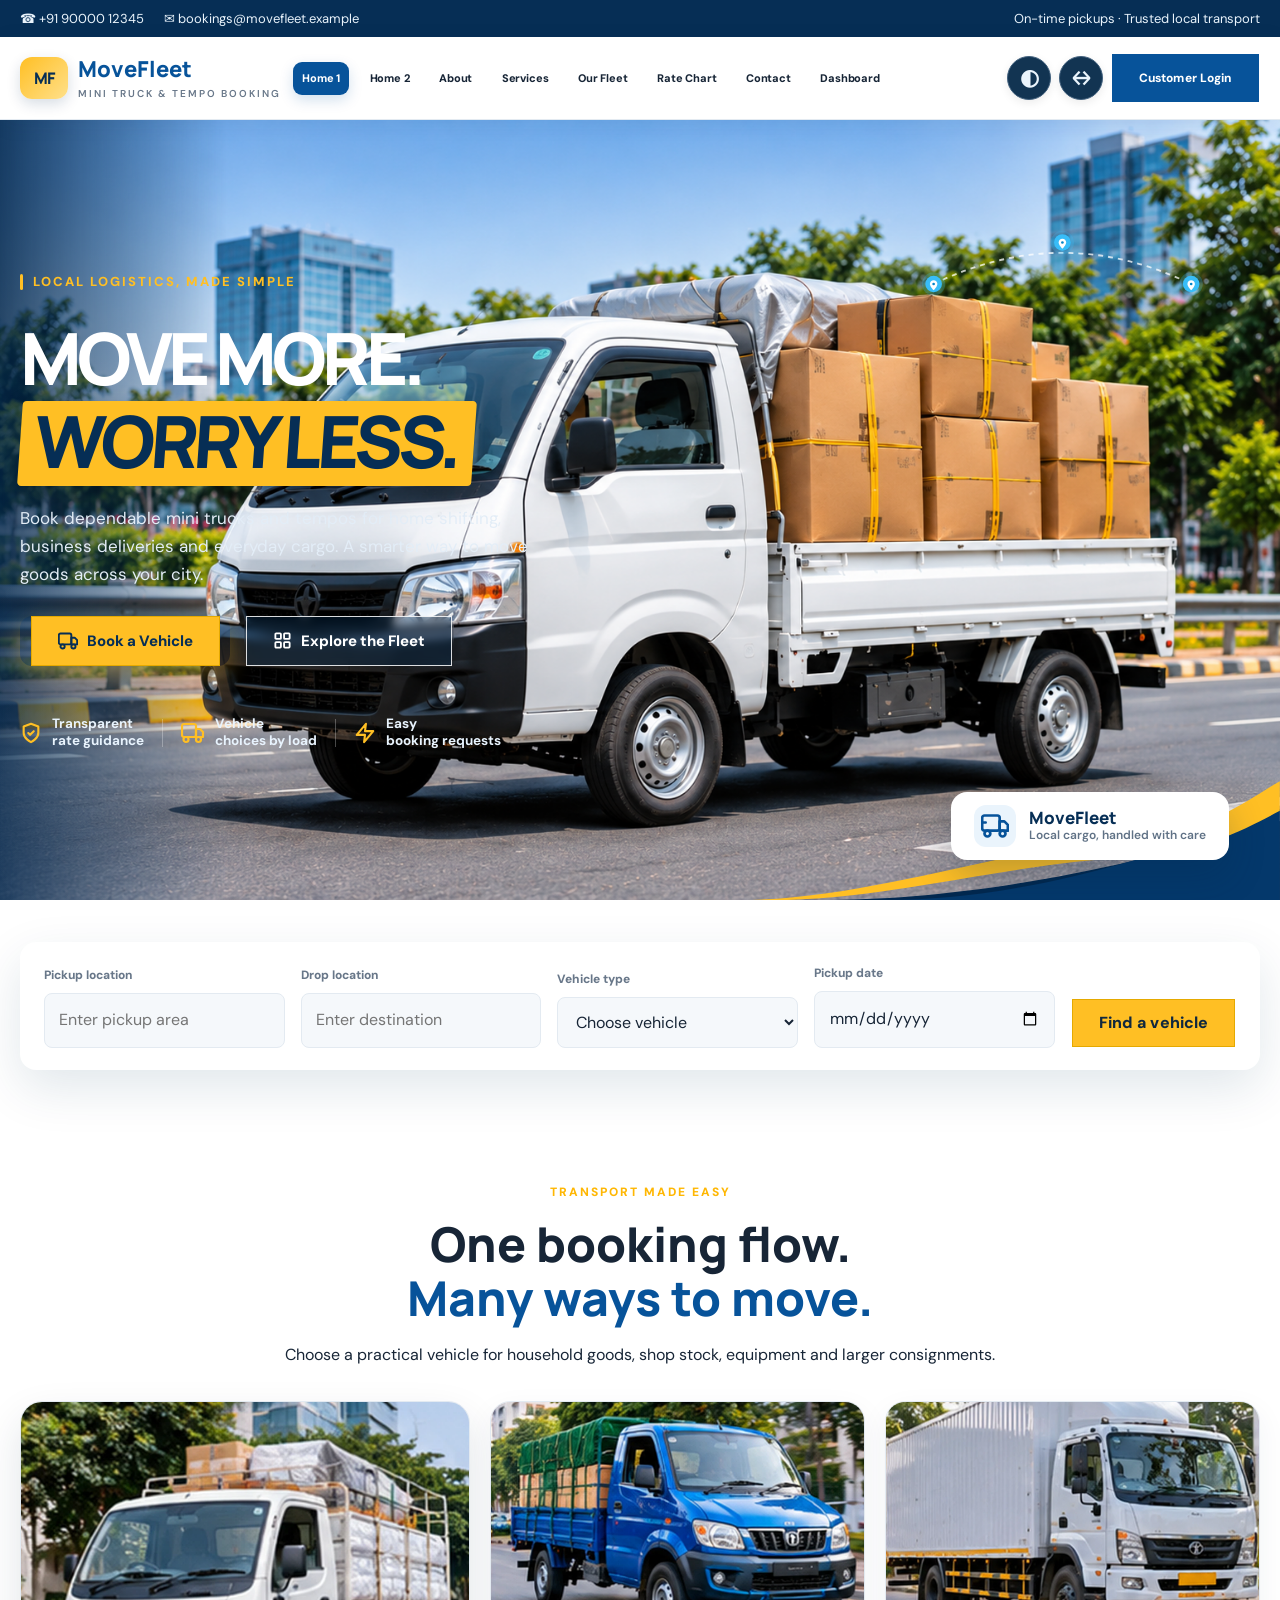
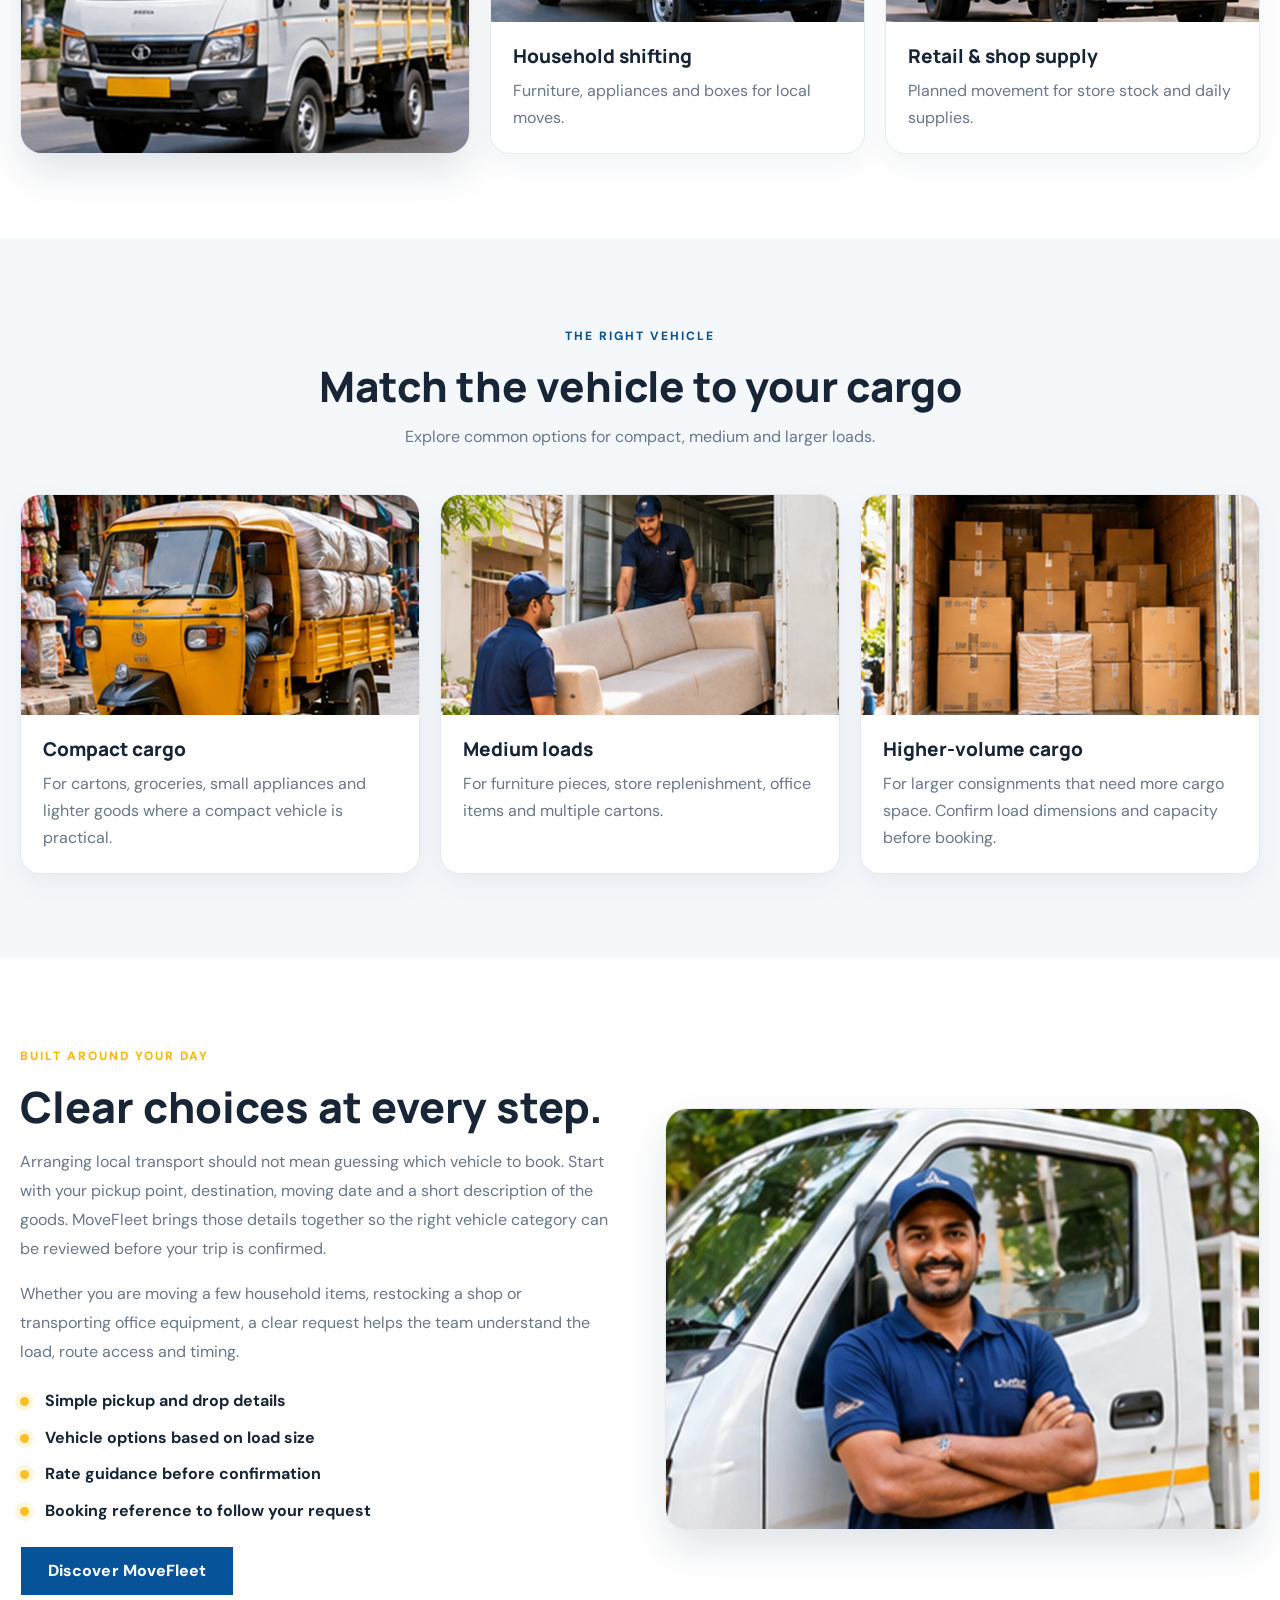
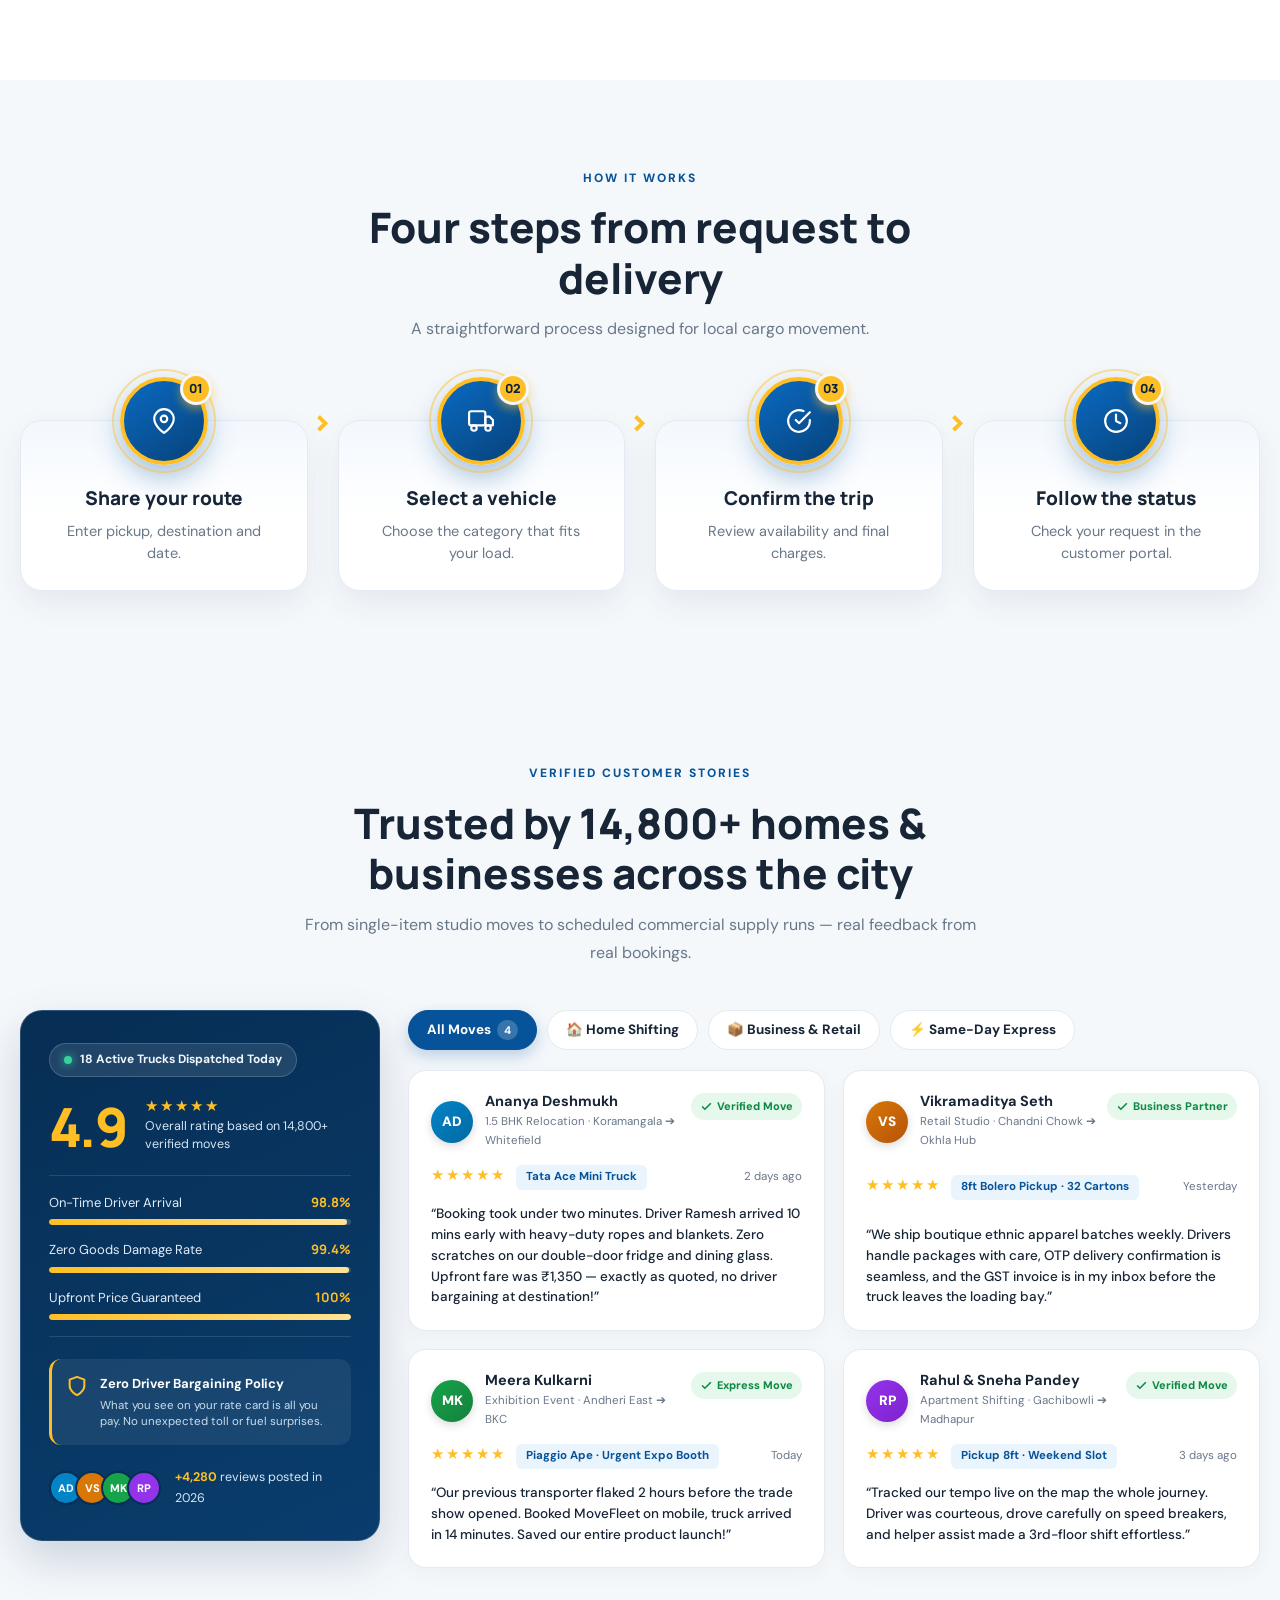
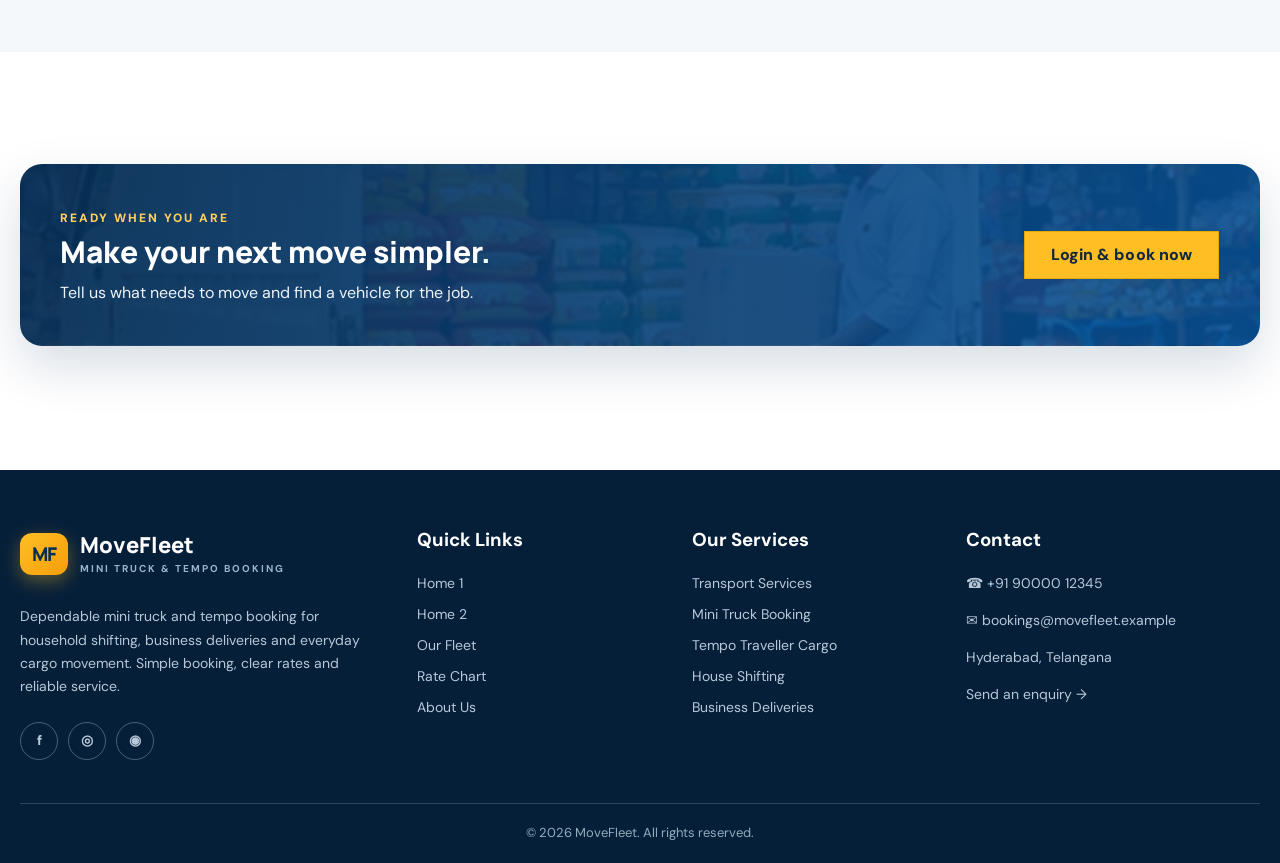
==== index.html @ bb1a95b0 "Update MoveFleet premium website with responsive navigation, sticky header, and UI refinements" ====
<!DOCTYPE html>

<html lang="en"><head><meta charset="utf-8"/><meta content="width=device-width,initial-scale=1" name="viewport"/><meta content="Book mini trucks and tempos for shifting, shop deliveries and local cargo movement." name="description"/><title>Home 1 – Local Truck &amp; Tempo Booking | MoveFleet</title><link href="assets/img/favicon.png" rel="icon" type="image/png"/><link href="assets/css/style.css" rel="stylesheet"/></head><body><div class="topbar"><div class="container"><div><span>☎ +91 90000 12345</span><span>✉ bookings@movefleet.example</span></div><div>On-time pickups · Trusted local transport</div></div></div><header class="navbar"><div class="container navinner"><a class="brand" href="index.html"><span aria-hidden="true" class="brand-mark">MF</span><span>MoveFleet<small>MINI TRUCK &amp; TEMPO BOOKING</small></span></a><nav class="navlinks"><a class="active" aria-current="page" href="index.html">Home 1</a><a href="home-2.html">Home 2</a><a href="about.html">About</a><a href="services.html">Services</a><a href="fleet.html">Our Fleet</a><a href="rates.html">Rate Chart</a><a href="contact.html">Contact</a><a href="dashboard.html">Dashboard</a></nav><div class="nav-actions"><button class="iconbtn theme-control" data-theme="" aria-label="Switch colour theme" title="Switch colour theme">◐</button><button class="iconbtn rtl-control" data-dir="" aria-label="Switch text direction" title="Switch text direction">↔</button><a class="btn btn-blue" href="login.html">Customer Login</a></div><button aria-expanded="false" aria-label="Open menu" class="hamb">☰</button></div><div class="mobile-menu"><a class="active" aria-current="page" href="index.html">Home 1</a><a href="home-2.html">Home 2</a><a href="about.html">About</a><a href="services.html">Services</a><a href="fleet.html">Our Fleet</a><a href="rates.html">Rate Chart</a><a href="contact.html">Contact</a><a href="dashboard.html">Customer Dashboard</a><a href="login.html">Customer Login</a><div class="mobile-controls"><button class="btn btn-outline" data-theme="">Theme</button><button class="btn btn-outline" data-dir="">RTL / LTR</button></div></div></header><main>
<section class="hero hero-premium">
  <!-- Tempo and its background photo ONLY image -->
  <div class="hero-truck-wrap" aria-hidden="true">
    <img src="assets/img/home-hero.png" alt="MoveFleet cargo delivery truck" class="hero-truck-photo">
  </div>

  <!-- Route pins in sky (CODE SVG) -->
  <div class="hero-route-pins" aria-hidden="true">
    <svg viewBox="0 0 380 130" fill="none" class="route-pins-svg">
      <path d="M 35 65 Q 190 -10 345 65" stroke="rgba(255, 255, 255, 0.75)" stroke-width="2.2" stroke-dasharray="6 6" fill="none"/>
      <!-- Pin 1 -->
      <g transform="translate(35, 65)">
        <circle cx="0" cy="0" r="14" fill="rgba(56, 189, 248, 0.25)"/>
        <circle cx="0" cy="0" r="10" fill="#38bdf8"/>
        <path d="M0 -4.5 C-2.5 -4.5 -4.5 -2.5 -4.5 0 C-4.5 3.2 0 7.5 0 7.5 C0 7.5 4.5 3.2 4.5 0 C4.5 -2.5 2.5 -4.5 0 -4.5 Z" fill="#ffffff"/>
        <circle cx="0" cy="0" r="1.6" fill="#0284c7"/>
      </g>
      <!-- Pin 2 -->
      <g transform="translate(190, 15)">
        <circle cx="0" cy="0" r="14" fill="rgba(56, 189, 248, 0.25)"/>
        <circle cx="0" cy="0" r="10" fill="#38bdf8"/>
        <path d="M0 -4.5 C-2.5 -4.5 -4.5 -2.5 -4.5 0 C-4.5 3.2 0 7.5 0 7.5 C0 7.5 4.5 3.2 4.5 0 C4.5 -2.5 2.5 -4.5 0 -4.5 Z" fill="#ffffff"/>
        <circle cx="0" cy="0" r="1.6" fill="#0284c7"/>
      </g>
      <!-- Pin 3 -->
      <g transform="translate(345, 65)">
        <circle cx="0" cy="0" r="14" fill="rgba(56, 189, 248, 0.25)"/>
        <circle cx="0" cy="0" r="10" fill="#38bdf8"/>
        <path d="M0 -4.5 C-2.5 -4.5 -4.5 -2.5 -4.5 0 C-4.5 3.2 0 7.5 0 7.5 C0 7.5 4.5 3.2 4.5 0 C4.5 -2.5 2.5 -4.5 0 -4.5 Z" fill="#ffffff"/>
        <circle cx="0" cy="0" r="1.6" fill="#0284c7"/>
      </g>
    </svg>
  </div>

  <!-- Dynamic Yellow and Blue Swoop Ribbons (CODE SVG) -->
  <div class="hero-bottom-swoop" aria-hidden="true">
    <svg viewBox="0 0 720 140" fill="none" preserveAspectRatio="none">
      <!-- Dark Blue Wave -->
      <path d="M 160 140 C 300 140, 480 120, 720 55 L 720 140 Z" fill="#02284f"/>
      <path d="M 240 140 C 370 140, 530 110, 720 42 L 720 140 Z" fill="#04386b"/>
      <!-- Golden Yellow Ribbon Curve -->
      <path d="M 60 140 C 220 140, 400 80, 550 72 C 630 68, 685 30, 720 12 L 720 44 C 680 62, 625 90, 540 94 C 390 100, 240 140, 100 140 Z" fill="#ffbf24"/>
    </svg>
  </div>

  <!-- Floating Info Card (CODE HTML/CSS) -->
  <div class="hero-float-card" aria-hidden="true">
    <div class="float-card-icon">
      <svg width="28" height="28" viewBox="0 0 24 24" fill="none" stroke="#07539a" stroke-width="2.3" stroke-linecap="round" stroke-linejoin="round">
        <rect x="1" y="3" width="15" height="13" rx="2"></rect>
        <polygon points="16 8 20 8 23 11 23 16 16 16 16 8"></polygon>
        <circle cx="5.5" cy="18.5" r="2.5"></circle>
        <circle cx="18.5" cy="18.5" r="2.5"></circle>
        <line x1="1" y1="9" x2="4" y2="9"></line>
      </svg>
    </div>
    <div class="float-card-text">
      <strong>MoveFleet</strong>
      <small>Local cargo, handled with care</small>
    </div>
  </div>

  <div class="container hero-container">
    <div class="hero-content reveal">
      <div class="hero-kicker"><span class="kicker-bar"></span>LOCAL LOGISTICS, MADE SIMPLE</div>
      <h1 class="hero-title">MOVE MORE.<br><span class="hero-badge">WORRY LESS.</span></h1>
      <p class="hero-desc">Book dependable mini trucks and tempos for home shifting, business deliveries and everyday cargo. A smarter way to move goods across your city.</p>
      
      <div class="hero-cta">
        <a class="hero-btn hero-btn-primary" href="#quick-book">
          <svg width="20" height="20" viewBox="0 0 24 24" fill="none" stroke="currentColor" stroke-width="2.3" stroke-linecap="round" stroke-linejoin="round" aria-hidden="true">
            <rect x="1" y="3" width="15" height="13" rx="2"></rect>
            <polygon points="16 8 20 8 23 11 23 16 16 16 16 8"></polygon>
            <circle cx="5.5" cy="18.5" r="2.5"></circle>
            <circle cx="18.5" cy="18.5" r="2.5"></circle>
          </svg>
          <span>Book a Vehicle</span>
        </a>
        <a class="hero-btn hero-btn-outline" href="fleet.html">
          <svg width="19" height="19" viewBox="0 0 24 24" fill="none" stroke="currentColor" stroke-width="2.3" stroke-linecap="round" stroke-linejoin="round" aria-hidden="true">
            <rect x="3" y="3" width="7" height="7" rx="1"></rect>
            <rect x="14" y="3" width="7" height="7" rx="1"></rect>
            <rect x="14" y="14" width="7" height="7" rx="1"></rect>
            <rect x="3" y="14" width="7" height="7" rx="1"></rect>
          </svg>
          <span>Explore the Fleet</span>
        </a>
      </div>

      <div class="hero-proof-strip">
        <div class="proof-item">
          <svg width="22" height="22" viewBox="0 0 24 24" fill="none" stroke="#ffbf24" stroke-width="2.3" stroke-linecap="round" stroke-linejoin="round" aria-hidden="true">
            <path d="M12 22s8-4 8-10V5l-8-3-8 3v7c0 6 8 10 8 10z"></path>
            <path d="M9 12l2 2 4-4"></path>
          </svg>
          <span>Transparent<br>rate guidance</span>
        </div>
        <div class="proof-divider" aria-hidden="true"></div>
        <div class="proof-item">
          <svg width="24" height="24" viewBox="0 0 24 24" fill="none" stroke="#ffbf24" stroke-width="2.2" stroke-linecap="round" stroke-linejoin="round" aria-hidden="true">
            <rect x="1" y="3" width="14" height="13" rx="2"></rect>
            <polygon points="15 8 19 8 22 11 22 16 15 16 15 8"></polygon>
            <circle cx="5" cy="18.5" r="2.5"></circle>
            <circle cx="17.5" cy="18.5" r="2.5"></circle>
          </svg>
          <span>Vehicle<br>choices by load</span>
        </div>
        <div class="proof-divider" aria-hidden="true"></div>
        <div class="proof-item">
          <svg width="22" height="22" viewBox="0 0 24 24" fill="none" stroke="#ffbf24" stroke-width="2.3" stroke-linecap="round" stroke-linejoin="round" aria-hidden="true">
            <polygon points="13 2 3 14 12 14 11 22 21 10 12 10 13 2"></polygon>
          </svg>
          <span>Easy<br>booking requests</span>
        </div>
      </div>
    </div>
  </div>
</section>
<section class="booking-strip" id="quick-book"><div class="container"><form class="booking-box" data-booking-form=""><div class="field"><label>Pickup location</label><input name="from" placeholder="Enter pickup area" required=""/></div><div class="field"><label>Drop location</label><input name="to" placeholder="Enter destination" required=""/></div><div class="field"><label>Vehicle type</label><select name="vehicle" required=""><option value="">Choose vehicle</option><option>3-Wheeler Cargo</option><option>Mini Truck</option><option>Pickup 1 Ton</option><option>Tempo 14 ft</option></select></div><div class="field"><label>Pickup date</label><input name="date" required="" type="date"/></div><button class="btn btn-primary">Find a vehicle</button><div class="notice" data-form-message="" style="grid-column:1/-1"></div></form></div></section>
<section class="section"><div class="container"><div class="editorial-head reveal"><span class="eyebrow">TRANSPORT MADE EASY</span><h2>One booking flow.<br/><span>Many ways to move.</span></h2><p>Choose a practical vehicle for household goods, shop stock, equipment and larger consignments.</p></div><div class="image-feature-grid"><div class="feature-visual reveal"><img alt="Urban delivery vehicle transport photo" loading="lazy" src="assets/img/transport-photo-01.webp"/></div><article class="visual-card reveal"><img alt="Household shifting" loading="lazy" src="assets/img/transport-photo-02.webp"/><div><h3>Household shifting</h3><p>Furniture, appliances and boxes for local moves.</p></div></article><article class="visual-card reveal"><img alt="Retail &amp; shop supply" loading="lazy" src="assets/img/transport-photo-03.webp"/><div><h3>Retail &amp; shop supply</h3><p>Planned movement for store stock and daily supplies.</p></div></article></div></div></section>
<section class="section soft"><div class="container"><div class="section-head reveal"><span class="eyebrow">THE RIGHT VEHICLE</span><h2>Match the vehicle to your cargo</h2><p>Explore common options for compact, medium and larger loads.</p></div><div class="visual-grid three"><article class="visual-card reveal"><img alt="Compact cargo delivery vehicle" loading="lazy" src="assets/img/transport-photo-04.webp"/><div><h3>Compact cargo</h3><p>For cartons, groceries, small appliances and lighter goods where a compact vehicle is practical.</p></div></article><article class="visual-card reveal"><img alt="Mini truck prepared for medium-sized goods" loading="lazy" src="assets/img/transport-photo-05.webp"/><div><h3>Medium loads</h3><p>For furniture pieces, store replenishment, office items and multiple cartons.</p></div></article><article class="visual-card reveal"><img alt="Pickup truck carrying commercial supplies" loading="lazy" src="assets/img/transport-photo-06.webp"/><div><h3>Higher-volume cargo</h3><p>For larger consignments that need more cargo space. Confirm load dimensions and capacity before booking.</p></div></article></div></div></section>
<section class="section"><div class="container split-story"><div class="story-copy reveal"><span class="eyebrow">BUILT AROUND YOUR DAY</span><h2>Clear choices at every step.</h2><p>Arranging local transport should not mean guessing which vehicle to book. Start with your pickup point, destination, moving date and a short description of the goods. MoveFleet brings those details together so the right vehicle category can be reviewed before your trip is confirmed.</p><p>Whether you are moving a few household items, restocking a shop or transporting office equipment, a clear request helps the team understand the load, route access and timing.</p><ul class="clean-list"><li>Simple pickup and drop details</li><li>Vehicle options based on load size</li><li>Rate guidance before confirmation</li><li>Booking reference to follow your request</li></ul><a class="btn btn-blue" href="about.html">Discover MoveFleet</a></div><div class="feature-visual reveal"><img alt="Mini truck carrying a secured cargo load on a city road" loading="lazy" src="assets/img/transport-photo-07.webp"/></div></div></section>
<section class="section soft"><div class="container"><div class="section-head reveal"><span class="eyebrow">HOW IT WORKS</span><h2>Four steps from request to delivery</h2><p>A straightforward process designed for local cargo movement.</p></div><div class="hiw-timeline"><div class="hiw-step reveal"><div class="hiw-icon"><svg width="26" height="26" viewBox="0 0 24 24" fill="none" stroke="currentColor" stroke-width="2" stroke-linecap="round" stroke-linejoin="round" aria-hidden="true"><path d="M21 10c0 7-9 13-9 13s-9-6-9-13a9 9 0 0 1 18 0z"/><circle cx="12" cy="10" r="3"/></svg><span class="hiw-num">01</span></div><h3>Share your route</h3><p>Enter pickup, destination and date.</p></div><div class="hiw-step reveal"><div class="hiw-icon"><svg width="26" height="26" viewBox="0 0 24 24" fill="none" stroke="currentColor" stroke-width="2" stroke-linecap="round" stroke-linejoin="round" aria-hidden="true"><rect x="1" y="3" width="15" height="13" rx="2"/><path d="M16 8h4l3 3v5h-7z"/><circle cx="5.5" cy="18.5" r="2.5"/><circle cx="18.5" cy="18.5" r="2.5"/></svg><span class="hiw-num">02</span></div><h3>Select a vehicle</h3><p>Choose the category that fits your load.</p></div><div class="hiw-step reveal"><div class="hiw-icon"><svg width="26" height="26" viewBox="0 0 24 24" fill="none" stroke="currentColor" stroke-width="2" stroke-linecap="round" stroke-linejoin="round" aria-hidden="true"><path d="M22 11.08V12a10 10 0 1 1-5.93-9.14"/><polyline points="22 4 12 14 9 11"/></svg><span class="hiw-num">03</span></div><h3>Confirm the trip</h3><p>Review availability and final charges.</p></div><div class="hiw-step reveal"><div class="hiw-icon"><svg width="26" height="26" viewBox="0 0 24 24" fill="none" stroke="currentColor" stroke-width="2" stroke-linecap="round" stroke-linejoin="round" aria-hidden="true"><circle cx="12" cy="12" r="10"/><polyline points="12 6 12 12 16 14"/></svg><span class="hiw-num">04</span></div><h3>Follow the status</h3><p>Check your request in the customer portal.</p></div></div></div></section>
<section class="section home1-reviews" id="customer-stories">
  <div class="container">
    <div class="section-head reveal">
      <span class="eyebrow">VERIFIED CUSTOMER STORIES</span>
      <h2>Trusted by 14,800+ homes &amp; businesses across the city</h2>
      <p>From single-item studio moves to scheduled commercial supply runs — real feedback from real bookings.</p>
    </div>

    <div class="h1-review-bento">
      <!-- Left Column: Live Scorecard & Trust Anchor -->
      <div class="h1-trust-card reveal">
        <div class="trust-badge-pill">
          <span class="live-dot" aria-hidden="true"></span>
          <span>18 Active Trucks Dispatched Today</span>
        </div>

        <div class="trust-score-hero">
          <div class="score-number">4.9</div>
          <div class="score-meta">
            <div class="stars-gold" aria-label="5 out of 5 stars">★★★★★</div>
            <p>Overall rating based on 14,800+ verified moves</p>
          </div>
        </div>

        <div class="trust-metrics-list">
          <div class="metric-row">
            <div class="metric-info"><span>On-Time Driver Arrival</span><b>98.8%</b></div>
            <div class="metric-bar"><div class="bar-fill" style="width: 98.8%"></div></div>
          </div>
          <div class="metric-row">
            <div class="metric-info"><span>Zero Goods Damage Rate</span><b>99.4%</b></div>
            <div class="metric-bar"><div class="bar-fill" style="width: 99.4%"></div></div>
          </div>
          <div class="metric-row">
            <div class="metric-info"><span>Upfront Price Guaranteed</span><b>100%</b></div>
            <div class="metric-bar"><div class="bar-fill" style="width: 100%"></div></div>
          </div>
        </div>

        <div class="trust-guarantee-box">
          <svg width="22" height="22" viewBox="0 0 24 24" fill="none" stroke="#ffbf24" stroke-width="2.2" stroke-linecap="round" stroke-linejoin="round" aria-hidden="true"><path d="M12 22s8-4 8-10V5l-8-3-8 3v7c0 6 8 10 8 10z"></path></svg>
          <div>
            <strong>Zero Driver Bargaining Policy</strong>
            <p>What you see on your rate card is all you pay. No unexpected toll or fuel surprises.</p>
          </div>
        </div>

        <div class="trust-avatars-row">
          <div class="avatar-stack" aria-hidden="true">
            <span class="av av-1">AD</span>
            <span class="av av-2">VS</span>
            <span class="av av-3">MK</span>
            <span class="av av-4">RP</span>
          </div>
          <span><strong>+4,280</strong> reviews posted in 2026</span>
        </div>
      </div>

      <!-- Right Column: Interactive Story Feed with Category Switcher -->
      <div class="h1-feed-col">
        <div class="h1-feed-filters" role="tablist" aria-label="Filter customer reviews">
          <button class="filter-chip active" data-filter="all">All Moves <span class="chip-count">4</span></button>
          <button class="filter-chip" data-filter="house">🏠 Home Shifting</button>
          <button class="filter-chip" data-filter="business">📦 Business &amp; Retail</button>
          <button class="filter-chip" data-filter="express">⚡ Same-Day Express</button>
        </div>

        <div class="h1-stories-grid">
          <!-- Story 1 (Home) -->
          <article class="h1-story-card reveal" data-category="house">
            <div class="story-card-top">
              <div class="user-meta">
                <div class="user-avatar av-blue">AD</div>
                <div>
                  <strong>Ananya Deshmukh</strong>
                  <span class="user-sub">1.5 BHK Relocation · Koramangala ➔ Whitefield</span>
                </div>
              </div>
              <div class="story-badge-verified"><svg width="13" height="13" viewBox="0 0 24 24" fill="none" stroke="currentColor" stroke-width="3" aria-hidden="true"><polyline points="20 6 9 17 4 12"></polyline></svg> Verified Move</div>
            </div>
            <div class="story-rating-row">
              <span class="stars-gold">★★★★★</span>
              <span class="route-chip">Tata Ace Mini Truck</span>
              <span class="time-ago">2 days ago</span>
            </div>
            <p class="story-quote">“Booking took under two minutes. Driver Ramesh arrived 10 mins early with heavy-duty ropes and blankets. Zero scratches on our double-door fridge and dining glass. Upfront fare was ₹1,350 — exactly as quoted, no driver bargaining at destination!”</p>
          </article>

          <!-- Story 2 (Business) -->
          <article class="h1-story-card reveal" data-category="business">
            <div class="story-card-top">
              <div class="user-meta">
                <div class="user-avatar av-gold">VS</div>
                <div>
                  <strong>Vikramaditya Seth</strong>
                  <span class="user-sub">Retail Studio · Chandni Chowk ➔ Okhla Hub</span>
                </div>
              </div>
              <div class="story-badge-verified"><svg width="13" height="13" viewBox="0 0 24 24" fill="none" stroke="currentColor" stroke-width="3" aria-hidden="true"><polyline points="20 6 9 17 4 12"></polyline></svg> Business Partner</div>
            </div>
            <div class="story-rating-row">
              <span class="stars-gold">★★★★★</span>
              <span class="route-chip">8ft Bolero Pickup · 32 Cartons</span>
              <span class="time-ago">Yesterday</span>
            </div>
            <p class="story-quote">“We ship boutique ethnic apparel batches weekly. Drivers handle packages with care, OTP delivery confirmation is seamless, and the GST invoice is in my inbox before the truck leaves the loading bay.”</p>
          </article>

          <!-- Story 3 (Express) -->
          <article class="h1-story-card reveal" data-category="express">
            <div class="story-card-top">
              <div class="user-meta">
                <div class="user-avatar av-green">MK</div>
                <div>
                  <strong>Meera Kulkarni</strong>
                  <span class="user-sub">Exhibition Event · Andheri East ➔ BKC</span>
                </div>
              </div>
              <div class="story-badge-verified"><svg width="13" height="13" viewBox="0 0 24 24" fill="none" stroke="currentColor" stroke-width="3" aria-hidden="true"><polyline points="20 6 9 17 4 12"></polyline></svg> Express Move</div>
            </div>
            <div class="story-rating-row">
              <span class="stars-gold">★★★★★</span>
              <span class="route-chip">Piaggio Ape · Urgent Expo Booth</span>
              <span class="time-ago">Today</span>
            </div>
            <p class="story-quote">“Our previous transporter flaked 2 hours before the trade show opened. Booked MoveFleet on mobile, truck arrived in 14 minutes. Saved our entire product launch!”</p>
          </article>

          <!-- Story 4 (Home) -->
          <article class="h1-story-card reveal" data-category="house">
            <div class="story-card-top">
              <div class="user-meta">
                <div class="user-avatar av-purple">RP</div>
                <div>
                  <strong>Rahul &amp; Sneha Pandey</strong>
                  <span class="user-sub">Apartment Shifting · Gachibowli ➔ Madhapur</span>
                </div>
              </div>
              <div class="story-badge-verified"><svg width="13" height="13" viewBox="0 0 24 24" fill="none" stroke="currentColor" stroke-width="3" aria-hidden="true"><polyline points="20 6 9 17 4 12"></polyline></svg> Verified Move</div>
            </div>
            <div class="story-rating-row">
              <span class="stars-gold">★★★★★</span>
              <span class="route-chip">Pickup 8ft · Weekend Slot</span>
              <span class="time-ago">3 days ago</span>
            </div>
            <p class="story-quote">“Tracked our tempo live on the map the whole journey. Driver was courteous, drove carefully on speed breakers, and helper assist made a 3rd-floor shift effortless.”</p>
          </article>
        </div>
      </div>
    </div>
  </div>
</section>
<section class="section"><div class="container"><div class="cta-band reveal" style="background-image:linear-gradient(105deg,rgba(6,46,85,.94),rgba(7,83,154,.88)),url(assets/img/transport-photo-49.webp);background-size:cover;background-position:center"><div><span class="eyebrow">READY WHEN YOU ARE</span><h2>Make your next move simpler.</h2><p>Tell us what needs to move and find a vehicle for the job.</p></div><a class="btn btn-primary" href="login.html">Login &amp; book now</a></div></div></section></main><footer class="footer"><div class="container"><div class="footer-grid"><div><a class="brand footer-brand" href="index.html"><span aria-hidden="true" class="brand-mark">MF</span><span>MoveFleet<small>MINI TRUCK &amp; TEMPO BOOKING</small></span></a><p>Dependable mini truck and tempo booking for household shifting, business deliveries and everyday cargo movement. Simple booking, clear rates and reliable service.</p><div class="socials"><a aria-label="Facebook" href="#">f</a><a aria-label="Instagram" href="#">◎</a><a aria-label="WhatsApp" href="#">◉</a></div></div><div><h3>Quick Links</h3><a class="active" aria-current="page" href="index.html">Home 1</a><a href="home-2.html">Home 2</a><a href="fleet.html">Our Fleet</a><a href="rates.html">Rate Chart</a><a href="about.html">About Us</a></div><div><h3>Our Services</h3><a href="services.html">Transport Services</a><a href="fleet.html">Mini Truck Booking</a><a href="fleet.html">Tempo Traveller Cargo</a><a href="fleet.html">House Shifting</a><a href="fleet.html">Business Deliveries</a></div><div><h3>Contact</h3><p>☎ +91 90000 12345</p><p>✉ bookings@movefleet.example</p><p>Hyderabad, Telangana</p><a href="contact.html">Send an enquiry →</a></div></div><div class="copyright">© 2026 MoveFleet. All rights reserved.</div></div></footer><script src="assets/js/app.js"></script></body></html>
---- assets/css/style.css ----
@import url('https://fonts.googleapis.com/css2?family=DM+Sans:wght@400;500;600;700;800&family=Manrope:wght@400;500;600;700;800&display=swap');
:root{--container-max:1280px;--blue:#07539a;--blue2:#063b70;--sky:#eaf4fc;--yellow:#ffb703;--ink:#172536;--muted:#687789;--paper:#fff;--surface:#f5f8fb;--line:#e3eaf1;--shadow:0 18px 50px rgba(11,54,92,.12);--radius:18px}*,*:before,*:after{box-sizing:border-box}html{scroll-behavior:smooth}body{margin:0;font-family:'DM Sans',sans-serif;color:var(--ink);background:var(--paper);line-height:1.65}body.dark{--ink:#edf4fc;--muted:#b3c0ce;--paper:#101b29;--surface:#172638;--sky:#1b3148;--line:#2b3d50;--shadow:0 18px 50px rgba(0,0,0,.28)}body[dir=rtl]{direction:rtl}a{color:inherit;text-decoration:none}button,input,select,textarea{font:inherit}button{cursor:pointer}.container{width:min(var(--container-max,1280px),calc(100% - 40px));max-width:100%;margin:auto}.topbar{background:#062e55;color:#eaf4fc;font-size:13px;padding:8px 0}.topbar .container{display:flex;justify-content:space-between;gap:20px}.topbar span{margin-inline-end:20px}.navbar{position:-webkit-sticky;position:sticky;top:0;z-index:1000;background:var(--paper);border-bottom:1px solid var(--line);box-shadow:0 4px 20px rgba(10,45,80,.08);transition:background .2s,border-color .2s,box-shadow .2s}.navinner{height:82px;display:flex;align-items:center;justify-content:space-between;gap:24px}.brand{display:flex;align-items:center;gap:10px;font-family:Manrope,sans-serif;font-weight:800;font-size:22px;line-height:1.1;color:var(--blue)}.brand small{display:block;font:600 10px 'DM Sans';letter-spacing:2px;color:var(--muted);margin-top:5px}.brand svg{width:48px;height:42px;flex:none}.navlinks{display:flex;align-items:center;gap:28px;font-size:14px;font-weight:700}.navlinks a{padding:10px 0;transition:.2s}.navlinks a:hover,.navlinks a.active{color:var(--blue)}.nav-actions{display:flex;align-items:center;gap:10px}.iconbtn{width:40px;height:40px;border:1px solid var(--line);border-radius:50%;background:var(--surface);color:var(--ink)}.btn{display:inline-flex;align-items:center;justify-content:center;gap:8px;border:0;border-radius:8px;padding:13px 22px;font-weight:800;transition:transform .22s,box-shadow .22s,background .22s;min-height:48px}.btn:hover{transform:translateY(-3px);box-shadow:0 10px 22px rgba(7,83,154,.2)}.btn-primary{background:var(--yellow);color:#172536}.btn-blue{background:var(--blue);color:#fff}.btn-outline{border:1px solid var(--line);color:var(--ink);background:transparent}.hamb{display:none;width:44px;height:44px;border:1px solid var(--line);border-radius:9px;background:var(--surface);color:var(--ink);font-size:22px}.hero{position:relative;overflow:hidden;background:linear-gradient(110deg,#062e55 0%,#07539a 57%,#0c6db7 100%);color:white;padding:86px 0 92px}.hero:before{content:'';position:absolute;inset:0;background:radial-gradient(circle at 80% 30%,rgba(255,183,3,.2),transparent 30%),radial-gradient(circle at 20% 90%,rgba(255,255,255,.1),transparent 28%)}.hero-grid{position:relative;display:grid;grid-template-columns:1fr 1.05fr;align-items:center;gap:44px}.eyebrow{display:inline-flex;align-items:center;gap:9px;color:var(--yellow);font-size:12px;letter-spacing:2px;font-weight:800;text-transform:uppercase}.hero h1{font:800 clamp(38px,5vw,62px)/1.1 Manrope;margin:18px 0}.hero h1 span{color:var(--yellow)}.hero p{color:#e3edf7;font-size:17px;max-width:550px}.hero-cta{display:flex;gap:12px;flex-wrap:wrap;margin-top:28px}.hero .btn-outline{border-color:rgba(255,255,255,.55);color:#fff}.hero-photo{height:410px;border-radius:28px;background:linear-gradient(0deg,rgba(2,25,47,.1),rgba(2,25,47,.1)),url('../img/transport-photo-42.webp') center/cover;box-shadow:0 25px 65px rgba(0,0,0,.25);border:8px solid rgba(255,255,255,.13);position:relative}.float-tag{position:absolute;bottom:24px;left:-22px;background:white;color:#172536;padding:16px 20px;border-radius:12px;box-shadow:var(--shadow);font-weight:800}.float-tag strong{display:block;color:var(--blue);font-size:22px}.booking-strip{margin-top:-38px;position:relative;z-index:4}.booking-box{background:var(--paper);box-shadow:var(--shadow);border-radius:16px;padding:22px 24px;display:grid;grid-template-columns:repeat(4,1fr) auto;gap:16px;align-items:end}.field label{display:block;font-size:12px;font-weight:800;margin-bottom:7px;color:var(--muted)}.field input,.field select,.field textarea,.auth-input{width:100%;border:1px solid var(--line);background:var(--surface);color:var(--ink);border-radius:8px;padding:13px 14px;outline:none;min-height:48px}.field input:focus,.field select:focus,.auth-input:focus{border-color:var(--blue);box-shadow:0 0 0 3px rgba(7,83,154,.12)}.section{padding:84px 0}.section.soft{background:var(--surface)}.section-head{text-align:center;max-width:680px;margin:0 auto 42px}.section-head .eyebrow{color:var(--blue)}.section-head h2{font:800 clamp(28px,3.4vw,42px)/1.2 Manrope;margin:12px 0}.section-head p{color:var(--muted);margin:0}.service-grid{display:grid;grid-template-columns:repeat(3,1fr);gap:22px}.service-card{background:var(--paper);border:1px solid var(--line);border-radius:var(--radius);padding:28px;box-shadow:0 8px 24px rgba(10,45,80,.04);transition:.25s}.service-card:hover{transform:translateY(-7px);box-shadow:var(--shadow)}.service-icon{width:58px;height:58px;border-radius:14px;background:var(--sky);color:var(--blue);display:grid;place-items:center;font-size:25px;margin-bottom:18px}.service-card h3{font:800 20px Manrope;margin:0 0 10px}.service-card p{color:var(--muted);margin:0 0 18px}.text-link{font-weight:800;color:var(--blue)}.fleet-grid{display:grid;grid-template-columns:repeat(3,1fr);gap:22px}.vehicle-card{border:1px solid var(--line);background:var(--paper);border-radius:16px;overflow:hidden;box-shadow:0 8px 22px rgba(10,45,80,.06)}.vehicle-img{height:190px;background-size:cover;background-position:center}.vehicle-content{padding:22px}.vehicle-content h3{margin:0 0 6px;font:800 19px Manrope}.vehicle-content p{color:var(--muted);margin:0 0 14px}.vehicle-meta{display:flex;justify-content:space-between;border-top:1px solid var(--line);padding-top:13px;font-size:13px;font-weight:700}.about-grid{display:grid;grid-template-columns:1fr 1fr;gap:54px;align-items:center}.about-photo{height:420px;border-radius:22px;background:url('../img/transport-photo-43.webp') center/cover;position:relative}.about-photo:after{content:'Reliable • Safe • On time';position:absolute;bottom:20px;left:20px;background:var(--yellow);color:#172536;padding:12px 18px;border-radius:8px;font-weight:800}.about-copy h2{font:800 40px/1.15 Manrope;margin:14px 0}.about-copy p{color:var(--muted)}.checklist{display:grid;grid-template-columns:1fr 1fr;gap:12px;margin:24px 0}.checklist span:before{content:'✓';color:var(--blue);font-weight:900;margin-inline-end:9px}.stats{background:var(--blue2);color:#fff;padding:35px 0}.stats-grid{display:grid;grid-template-columns:repeat(4,1fr);text-align:center;gap:20px}.stats strong{display:block;color:var(--yellow);font:800 32px Manrope}.stats span{font-size:13px;color:#d7e6f4}.steps{display:grid;grid-template-columns:repeat(4,1fr);gap:18px}.step{padding:24px;border:1px solid var(--line);border-radius:14px;background:var(--paper)}.step b{display:grid;place-items:center;width:40px;height:40px;border-radius:50%;background:var(--yellow);margin-bottom:16px}.step h3{margin:0 0 7px}.step p{color:var(--muted);font-size:14px;margin:0}.cta-band{background:linear-gradient(110deg,#063b70,#0870bc);border-radius:22px;padding:40px;color:#fff;display:flex;align-items:center;justify-content:space-between;gap:24px}.cta-band h2{font:800 30px Manrope;margin:0 0 8px}.cta-band p{margin:0;color:#dceaf6}.page-hero{background:linear-gradient(110deg,#062e55,#07539a);color:white;text-align:center;padding:62px 0}.page-hero h1{font:800 clamp(32px,4vw,46px) Manrope;margin:0 0 8px}.page-hero p{color:#dbe9f6;margin:0}.crumb{font-size:13px;color:#c8dced;margin-top:14px}.rate-table{width:100%;border-collapse:collapse;background:var(--paper);border:1px solid var(--line);border-radius:14px;overflow:hidden}.rate-table th,.rate-table td{padding:17px;text-align:start;border-bottom:1px solid var(--line)}.rate-table th{background:var(--blue);color:#fff}.rate-table tr:last-child td{border:0}.contact-grid{display:grid;grid-template-columns:1fr 1fr;gap:30px}.panel{background:var(--paper);border:1px solid var(--line);border-radius:16px;padding:28px;box-shadow:0 8px 24px rgba(10,45,80,.05)}.panel h2{font:800 24px Manrope;margin-top:0}.form-grid{display:grid;grid-template-columns:1fr 1fr;gap:14px}.form-grid .full{grid-column:1/-1}.mapbox{height:260px;border:0;width:100%;border-radius:12px;margin-top:18px}.footer{background:#061f39;color:#d7e5f3;padding:55px 0 20px}.footer-grid{display:grid;grid-template-columns:1.5fr 1fr 1fr 1.2fr;gap:30px}.footer h3{color:white;margin:0 0 16px}.footer p,.footer a{color:#b7c8d8;font-size:14px}.footer a{display:block;margin:8px 0}.socials{display:flex;gap:10px;margin-top:16px}.socials a{display:grid;place-items:center;width:38px;height:38px;border:1px solid #456078;border-radius:50%;font-weight:800}.copyright{border-top:1px solid #29445d;margin-top:35px;padding-top:18px;text-align:center;color:#94aabd;font-size:13px}.reveal{opacity:0;transform:translateY(22px);transition:opacity .7s,transform .7s}.reveal.visible{opacity:1;transform:none}.notice{padding:12px 14px;border-radius:9px;background:#e8f7ee;color:#126339;margin:12px 0;display:none}.mobile-menu{display:none}
/* Auth */
.auth-page{min-height:100vh;background:linear-gradient(135deg,#eaf4fc,#f8fbfe 55%,#fff5d9);display:grid;place-items:center;padding:28px 16px;position:relative;overflow:hidden}.auth-page:before,.auth-page:after{content:'';position:absolute;border-radius:50%;background:rgba(7,83,154,.07);width:360px;height:360px;filter:blur(2px)}.auth-page:before{top:-170px;left:-130px}.auth-page:after{bottom:-190px;right:-100px}.auth-tools{position:absolute;top:12px;right:12px;display:flex;gap:8px;z-index:2}.auth-card .auth-tools{top:12px;right:12px}.auth-card{position:relative;z-index:1;width:min(460px,100%);background:#fff;border:1px solid #e1eaf2;border-radius:22px;box-shadow:0 24px 70px rgba(6,46,85,.16);padding:68px 34px 34px}.auth-brand{justify-content:center;margin-bottom:22px}.auth-brand .brand{font-size:20px}.auth-card h1{text-align:center;font:800 28px Manrope;margin:8px 0}.auth-sub{text-align:center;color:#6a7888;margin:0 0 25px;font-size:14px}.auth-card .field{margin:14px 0}.auth-card .field label{color:#33485d}.auth-input{background:#f7f9fc;color:#172536;border-color:#dfe7ef}.auth-row{display:flex;align-items:center;justify-content:space-between;gap:8px;flex-wrap:nowrap;font-size:12px;margin:14px 0 18px}.remember{display:flex;align-items:center;gap:6px;white-space:nowrap;color:#46586a}.remember input{accent-color:var(--blue)}.forgot{color:var(--blue);font-weight:800;white-space:nowrap}.auth-submit{width:100%;background:var(--blue);color:white}.or{display:flex;align-items:center;gap:12px;color:#8391a0;font-size:12px;margin:20px 0}.or:before,.or:after{content:'';height:1px;background:#e4eaf0;flex:1}.social-login{display:grid;grid-template-columns:1fr 1fr;gap:10px}.social-login button{height:46px;border:1px solid #dfe7ef;border-radius:8px;background:#fff;color:#25384b;font-weight:700;display:flex;align-items:center;justify-content:center;gap:9px}.social-login svg{width:18px;height:18px}.auth-bottom{text-align:center;font-size:13px;color:#657487;margin:20px 0 0}.auth-bottom a{color:var(--blue);font-weight:800}.terms{font-size:12px;color:#536477;margin:16px 0;display:flex;align-items:flex-start;gap:8px}.terms input{margin-top:4px;accent-color:var(--blue)}.auth-page.dark{background:linear-gradient(135deg,#0c1c2d,#132b43 55%,#382d17)}.auth-page.dark .auth-card{background:#14263a;border-color:#2c435b}.auth-page.dark .auth-card h1,.auth-page.dark .auth-brand .brand{color:#f2f7fc}.auth-page.dark .auth-sub,.auth-page.dark .auth-bottom,.auth-page.dark .terms{color:#b7c5d4}.auth-page.dark .auth-input{background:#1d344c;border-color:#38516b;color:#fff}.auth-page.dark .auth-card .field label{color:#dce8f4}.auth-page.dark .social-login button{background:#20364c;color:#fff;border-color:#3b536b}.auth-page.dark .remember{color:#d1dce7}.auth-page.dark .or:before,.auth-page.dark .or:after{background:#3a5067}
/* Dashboard */
.dashboard{height:100vh;min-height:100vh;background:var(--surface);display:grid;grid-template-columns:264px minmax(0,1fr);overflow:hidden!important}.sidebar{background:#062e55;color:#dceafa;padding:24px 18px;display:flex;flex-direction:column;height:100vh;max-height:100vh;overflow-y:auto;overflow-x:hidden;position:relative;z-index:80;flex-shrink:0}.sidebar::-webkit-scrollbar{width:5px}.sidebar::-webkit-scrollbar-thumb{background:rgba(255,255,255,.2);border-radius:3px}.sidebar .brand{color:#fff;margin:0 8px 34px}.sidebar .brand small{color:#b6cbe0}.side-label{font-size:10px;letter-spacing:1.8px;color:#86a9c9;font-weight:800;margin:18px 12px 9px}.side-link{display:flex;align-items:center;gap:12px;padding:12px;border-radius:9px;color:#dceafa;font-weight:600;font-size:14px;margin:3px 0}.side-link:hover,.side-link.active{background:#0c5794;color:#fff}.side-link .ico{width:22px;text-align:center}.side-bottom{margin-top:auto;border-top:1px solid #2b5277;padding-top:15px}.side-bottom button{width:100%;text-align:left;background:none;border:0;color:#dceafa;padding:11px 12px;border-radius:8px}.side-bottom button:hover{background:#0c5794}.dash-main{min-width:0;height:100vh;max-height:100vh;overflow-y:auto;overflow-x:hidden;-webkit-overflow-scrolling:touch;padding:28px 34px}.dash-top{display:flex;align-items:center;justify-content:space-between;gap:15px;margin-bottom:28px}.dash-top h1{font:800 26px Manrope;margin:0}.dash-top p{margin:4px 0 0;color:var(--muted);font-size:13px}.dash-user{display:flex;align-items:center;gap:10px;font-weight:700}.avatar{width:40px;height:40px;border-radius:50%;background:var(--yellow);display:grid;place-items:center;color:#172536}.dash-cards{display:grid;grid-template-columns:repeat(4,1fr);gap:16px;margin-bottom:24px}.dash-stat{background:var(--paper);border:1px solid var(--line);border-radius:13px;padding:20px}.dash-stat span{font-size:12px;color:var(--muted)}.dash-stat strong{display:block;font:800 28px Manrope;margin-top:6px}.dash-columns{display:grid;grid-template-columns:1.5fr 1fr;gap:18px}.dash-panel{background:var(--paper);border:1px solid var(--line);border-radius:14px;padding:22px;min-width:0}.dash-panel h2{font:800 18px Manrope;margin:0 0 16px}.booking-row{display:flex;align-items:center;justify-content:space-between;gap:12px;padding:14px 0;border-bottom:1px solid var(--line)}.booking-row:last-child{border:0}.booking-row strong{display:block;font-size:14px}.booking-row small{color:var(--muted)}.status{font-size:11px;font-weight:800;padding:5px 9px;border-radius:30px;background:#fff1cc;color:#815900;white-space:nowrap}.status.done{background:#dcf6e7;color:#12623b}.dash-actions{display:flex;gap:10px;flex-wrap:wrap;margin-bottom:20px}.side-toggle{display:none}.empty{color:var(--muted);font-size:14px;padding:20px 0}
@media(max-width:1100px){.topbar{display:none!important}.navinner{height:72px}.navlinks{display:none!important}.hamb{display:inline-grid!important;place-items:center;margin-inline-start:auto}.nav-actions{display:none!important}.mobile-menu{position:absolute;top:72px;left:0;right:0;width:100%;max-width:100%;background:var(--paper);border-bottom:1px solid var(--line);padding:14px 18px 20px;box-shadow:var(--shadow);z-index:99;max-height:calc(100vh - 72px);overflow-y:auto;-webkit-overflow-scrolling:touch}.mobile-menu.open{display:flex!important;flex-direction:column;gap:8px}.mobile-menu a{display:flex;align-items:center;padding:12px 14px!important;border-radius:9px;min-height:42px;border-bottom:1px solid var(--line);font-weight:700}.mobile-controls{display:flex;gap:10px;margin-top:10px;padding-top:10px;border-top:1px solid var(--line)}.mobile-controls .btn{flex:1 1 0;min-height:44px;justify-content:center}.float-tag{left:14px!important}.booking-box{grid-template-columns:repeat(2,1fr)}.booking-box .btn{width:100%}.hero-grid{gap:25px}.hero-photo{height:340px}.dash-cards{grid-template-columns:repeat(2,1fr)}}
@media(max-width:820px){.hero{padding:62px 0 72px}.hero-grid{grid-template-columns:1fr}.hero-photo{height:300px}.float-tag{left:12px!important}.booking-strip{margin-top:-25px}.service-grid,.fleet-grid{grid-template-columns:repeat(2,1fr)}.about-grid,.contact-grid{grid-template-columns:1fr}.about-photo{height:330px}.steps{grid-template-columns:repeat(2,1fr)}.footer-grid{grid-template-columns:repeat(2,1fr)}.dashboard{grid-template-columns:1fr}.sidebar{position:fixed;z-index:80;left:-280px;width:260px;transition:left .25s}.sidebar.open{left:0}.side-toggle{display:inline-flex}.dash-main{padding:22px}.dash-columns{grid-template-columns:1fr}}
@media(max-width:560px){.container{width:min(100% - 28px,var(--container-max,1280px))}.brand{font-size:18px}.brand svg{width:42px}.hero{padding:50px 0 65px}.hero h1{font-size:39px}.hero p{font-size:15px}.hero-photo{height:240px;border-width:5px}.booking-box{grid-template-columns:1fr;padding:17px}.section{padding:62px 0}.service-grid,.fleet-grid,.steps{grid-template-columns:1fr}.stats-grid{grid-template-columns:repeat(2,1fr)}.stats strong{font-size:27px}.checklist{grid-template-columns:1fr}.cta-band{display:block;padding:28px}.cta-band .btn{margin-top:18px}.footer-grid{grid-template-columns:1fr}.form-grid{grid-template-columns:1fr}.form-grid .full{grid-column:auto}.page-hero{padding:48px 0}.auth-card{padding:27px 20px;border-radius:17px}.auth-row{font-size:11px;gap:5px}.social-login{grid-template-columns:1fr}.dash-main{padding:18px 14px}.dash-top h1{font-size:21px}.dash-cards{gap:10px}.dash-stat{padding:15px}.dash-stat strong{font-size:24px}.dash-user .user-name{display:none}.rate-table th,.rate-table td{padding:11px 9px;font-size:12px}}
@media(prefers-reduced-motion:reduce){*,*:before,*:after{scroll-behavior:auto!important;animation:none!important;transition:none!important}.reveal{opacity:1;transform:none}}


/* MoveFleet premium v3: editorial layouts, motion and tablet refinements */
:root{--accent:#ffbf24;--deep:#062e55;--blue:#07539a}
main,.footer{overflow-x:clip;max-width:100%}
img{max-width:100%;display:block}
.hero-premium{background:linear-gradient(105deg,#052b50 0%,#07539a 62%,#0a6caf 100%)}
.hero-proof{display:flex;flex-wrap:wrap;gap:18px;margin-top:28px;color:#e8f3fd;font-size:12px;font-weight:700}
.hero-proof span{padding-left:13px;border-left:2px solid var(--accent)}
.editorial-head{max-width:760px;margin:0 auto 32px;text-align:center}
.editorial-head h2,.split-heading h2,.home2-book-head h2{font:800 clamp(30px,4vw,48px)/1.12 Manrope;margin:13px 0}
.editorial-head h2 span{color:var(--blue)}
.image-feature-grid{display:grid;grid-template-columns:1.2fr 1fr 1fr;gap:20px;align-items:stretch}
.feature-visual,.visual-card{overflow:hidden;border-radius:20px;background:var(--paper);border:1px solid var(--line);box-shadow:var(--shadow)}
.feature-visual{min-height:250px}
.feature-visual img{width:100%;height:100%;min-height:250px;object-fit:cover;transition:transform .8s cubic-bezier(.2,.7,.2,1)}
.visual-card img{width:100%;height:180px;object-fit:cover;transition:transform .7s}
.visual-card>div{padding:20px}
.visual-card h3{font:800 19px Manrope;margin:0 0 7px}
.visual-card p{color:var(--muted);margin:0}
.visual-card:hover img,.feature-visual:hover img{transform:scale(1.055)}
.visual-grid{display:grid;gap:20px}
.visual-grid.two{grid-template-columns:repeat(2,minmax(0,1fr))}
.visual-grid.three{grid-template-columns:repeat(3,minmax(0,1fr))}
.split-story{display:grid;grid-template-columns:1fr 1fr;gap:50px;align-items:center}
.story-copy h2{font:800 clamp(30px,3.6vw,43px)/1.12 Manrope;margin:14px 0}
.story-copy p{color:var(--muted)}
.clean-list{padding:0;list-style:none;display:grid;gap:10px;margin:22px 0}
.clean-list li{padding-left:25px;position:relative;font-weight:700}
.clean-list li:before{content:"";position:absolute;left:0;top:9px;width:9px;height:9px;border-radius:50%;background:var(--accent);box-shadow:0 0 0 5px rgba(255,191,36,.15)}
.page-hero.premium-page-hero{padding:72px 0 62px;text-align:center;background:linear-gradient(115deg,#052b50,#07539a 68%,#0b70b7);color:white;position:relative;overflow:hidden}
.premium-page-hero:after{content:"";position:absolute;width:440px;height:440px;border:1px solid rgba(255,255,255,.15);border-radius:50%;right:-140px;top:-230px;box-shadow:0 0 0 38px rgba(255,255,255,.035),0 0 0 80px rgba(255,255,255,.025)}
.premium-page-hero h1{font:800 clamp(36px,5vw,56px)/1.08 Manrope;margin:13px 0}
.premium-page-hero p{max-width:680px;margin:0 auto;color:#e0edf8;font-size:16px}
.breadcrumb{display:flex;justify-content:center;gap:10px;margin-top:18px;font-size:12px;color:#d2e5f6}
.premium-page-hero .eyebrow{color:#ffca4d}
/* Home 2 Viewport Hero matching Design 100% */
.home2-hero{position:relative;min-height:calc(100vh - 104px);height:calc(100vh - 104px);max-height:calc(100vh - 104px);display:flex;flex-direction:column;justify-content:flex-start;align-items:center;overflow:hidden;padding:clamp(34px,4.6vh,52px) 0 0;background-color:#f6ede4;color:#08223c}
.home2-hero-bg-wrap{position:absolute;inset:0;width:100%;height:100%;overflow:hidden;pointer-events:none;z-index:1}
.home2-hero-bg{width:100%;height:100%;object-fit:cover;object-position:center 60%;display:block}
.home2-hero-overlay{position:absolute;inset:0;background:linear-gradient(180deg,rgba(255,246,238,.35) 0%,rgba(255,246,238,.05) 28%,transparent 50%);pointer-events:none}
body.dark .home2-hero{background-color:#071d32;color:#eaf2fa}
body.dark .home2-hero-overlay{background:linear-gradient(180deg,rgba(5,20,36,.82) 0%,rgba(5,20,36,.45) 45%,transparent 75%)}

.home2-hero-container{position:relative;z-index:5;width:min(var(--container-max,1280px),calc(100% - 40px));margin:0 auto!important;display:flex;flex-direction:column;align-items:center;justify-content:flex-start;text-align:center}
.home2-hero-content{max-width:960px;width:100%;display:flex;flex-direction:column;align-items:center;text-align:center;margin:0 auto}

.home2-kicker{display:inline-flex;align-items:center;justify-content:center;gap:12px;color:#08223c;font-size:13.5px;font-weight:800;letter-spacing:2.5px;text-transform:uppercase;margin:0 auto 6px;text-align:center}
body.dark .home2-kicker{color:#ffbf24}
.home2-kicker .kicker-line{width:40px;height:2px;background:#ffbf24;border-radius:2px;display:inline-block}

.home2-title{font:900 clamp(44px,5vw,68px)/1.06 Manrope,sans-serif;letter-spacing:-.045em;color:#08223c;margin:6px auto 10px;text-align:center;text-transform:none;width:100%}
body.dark .home2-title{color:#ffffff}

.home2-badge-wrap{display:flex;justify-content:center;align-items:center;width:100%;margin:0 auto 12px;text-align:center}
.home2-badge{display:inline-block;background:#ffbf24!important;color:#08223c!important;-webkit-text-fill-color:#08223c!important;font:900 clamp(24px,2.8vw,36px)/1.15 Manrope,sans-serif;letter-spacing:-.03em;font-style:italic;padding:4px 26px 7px;border-radius:9px;box-shadow:0 6px 20px rgba(255,191,36,.4);margin:0 auto;text-align:center}

.home2-desc{color:#1a3958;font-size:clamp(15px,1.2vw,17.5px);font-weight:600;line-height:1.5;max-width:680px;margin:0 auto 16px;text-align:center}
body.dark .home2-desc{color:#c9ddec}

.home2-cta{display:inline-flex;align-items:center;justify-content:center;gap:14px;margin:0 auto}
.home2-btn{display:inline-flex;align-items:center;justify-content:center;gap:9px;padding:12px 28px;border-radius:9px;font-size:15px;font-weight:800;cursor:pointer;transition:all .25s ease;text-decoration:none}
.home2-btn-primary{background:#ffbf24;color:#08223c;border:1px solid #e5a900;box-shadow:0 8px 20px rgba(255,191,36,.4)}
.home2-btn-primary:hover{background:#ffd05b;transform:translateY(-2px);box-shadow:0 12px 26px rgba(255,191,36,.5)}
.home2-btn-secondary{background:#fff;color:#08223c;border:2px solid #08223c;box-shadow:0 6px 16px rgba(8,34,60,.1)}
.home2-btn-secondary:hover{background:#f4f8fc;transform:translateY(-2px);box-shadow:0 10px 22px rgba(8,34,60,.16)}
body.dark .home2-btn-secondary{background:#0f2840;color:#fff;border-color:rgba(255,255,255,.7)}

.home2-bottom-strip{position:absolute;bottom:clamp(12px,2vh,20px);left:0;right:0;margin:0 auto;width:min(860px,calc(100% - 32px));z-index:6}
.home2-bottom-strip .strip-card{background:#fff;border-radius:18px;padding:12px 24px;display:flex;align-items:center;justify-content:space-between;gap:12px;box-shadow:0 16px 40px rgba(8,34,60,.22);border-bottom:6px solid #ffbf24;position:relative}
body.dark .home2-bottom-strip .strip-card{background:#0c2033;box-shadow:0 18px 45px rgba(0,0,0,.45)}
.strip-item{display:inline-flex;align-items:center;gap:8px;color:#08223c;font-size:13.5px;font-weight:800;white-space:nowrap}
body.dark .strip-item{color:#fff}
.strip-item svg{color:#08223c;flex-shrink:0}
body.dark .strip-item svg{color:#ffbf24}
.strip-divider{width:1px;height:22px;background:rgba(8,34,60,.18);flex-shrink:0}
body.dark .strip-divider{background:rgba(255,255,255,.2)}
.home2-book{padding-top:62px}
.home2-book-head{text-align:center;margin-bottom:28px}
.home2-booking{border:1px solid var(--line)}
.home2-booking .btn-blue{background:var(--blue);color:#fff}
.split-heading{display:flex;justify-content:space-between;align-items:end;gap:28px;margin-bottom:34px}
.split-heading h2{max-width:570px;margin-bottom:0}
.split-heading>p{max-width:390px;color:var(--muted)}
.home2-band{display:grid;grid-template-columns:.85fr 1.15fr;gap:45px;align-items:center;background:#092e51;color:#fff;border-radius:26px;padding:34px}
.home2-band-copy h2,.home2-feature-copy h2,.home2-final h2{font:800 clamp(30px,3.5vw,44px)/1.12 Manrope;margin:14px 0}
.home2-band-copy p,.home2-feature-copy p,.home2-final p{color:#d5e4f1}
.home2-band-image{height:300px;border-radius:18px;overflow:hidden}
.process-cards{display:grid;grid-template-columns:repeat(3,1fr);gap:18px}
.process-card{padding:28px;background:var(--paper);border:1px solid var(--line);border-radius:18px;transition:.35s;box-shadow:0 8px 28px rgba(9,45,78,.05)}
.process-card:hover{transform:translateY(-8px);box-shadow:var(--shadow)}
.process-card>span,.flow-step>b{display:grid;place-items:center;width:48px;height:48px;border-radius:14px;background:var(--sky);color:var(--blue);font:800 16px Manrope}
.process-card h3{font:800 20px Manrope;margin:20px 0 8px}
.process-card p{color:var(--muted);margin:0}
.home2-feature-grid{display:grid;grid-template-columns:1fr 1fr;gap:50px;align-items:center}
.home2-feature-image{height:340px;border-radius:22px;overflow:hidden}
.feature-pills{display:flex;gap:9px;flex-wrap:wrap;margin-top:22px}
.feature-pills span{padding:9px 13px;background:var(--sky);color:var(--blue);border-radius:30px;font-size:12px;font-weight:800}
.home2-final{background:#082b4c;color:white}
.home2-final-inner{display:grid;grid-template-columns:.8fr 1.2fr;gap:40px;align-items:center}
.home2-final-art{height:240px;border-radius:20px;overflow:hidden}
.home2-final p{max-width:560px}
.service-flow{display:grid;grid-template-columns:repeat(3,1fr);gap:18px;margin-bottom:30px}
.flow-step{padding:24px;border:1px solid var(--line);border-radius:16px;background:var(--paper);transition:.35s}
.flow-step:hover{transform:translateY(-6px);border-color:var(--blue)}
.flow-step h3{font:800 18px Manrope;margin:16px 0 6px}
.flow-step p{color:var(--muted);margin:0}
.service-flow+.feature-visual{height:250px}
.cta-band .cta-visual{width:130px;height:110px;flex:none;border-radius:14px;overflow:hidden}
.cta-band .cta-visual img{height:100%;width:100%;object-fit:cover}
.info-panels,.rate-cards{display:grid;grid-template-columns:repeat(3,1fr);gap:18px;margin-bottom:28px}
.info-panel,.rate-card{background:var(--paper);border:1px solid var(--line);border-radius:16px;padding:23px;box-shadow:0 8px 24px rgba(10,45,80,.05)}
.info-panel h3,.rate-card h3{font:800 18px Manrope;margin:0 0 8px}
.info-panel p,.rate-card p{color:var(--muted);margin:0 0 15px}
.rate-card strong{color:var(--blue)}
.quote-steps{display:grid;grid-template-columns:repeat(3,1fr);gap:12px;margin-bottom:26px}
.quote-step{display:flex;align-items:center;gap:12px;padding:16px;border:1px solid var(--line);border-radius:12px;background:var(--paper);font-weight:800}
.quote-step b{color:var(--blue);font:800 20px Manrope}
.contact-points{display:grid;gap:12px;margin:22px 0}
.contact-points div{display:grid;gap:2px;padding:12px 15px;border:1px solid var(--line);border-radius:12px;background:var(--surface)}
.contact-points span{color:var(--muted)}
.contact-copy .feature-visual{height:180px;max-width:330px}
.reveal{opacity:0;transform:translateY(24px);transition:opacity .75s ease,transform .75s cubic-bezier(.2,.7,.2,1)}
.reveal.visible{opacity:1;transform:translateY(0)}
.visual-card:nth-child(2){transition-delay:.08s}.visual-card:nth-child(3){transition-delay:.16s}
@media(max-width:1050px){
 .navlinks{gap:11px;font-size:12px}.nav-actions{gap:6px}
 .home2-hero{min-height:auto;height:auto;max-height:none;padding:36px 0 110px}
 .home2-bottom-strip{position:relative;bottom:auto;left:auto;transform:none;margin:28px auto 0}
 .home2-bottom-strip .strip-card{flex-wrap:wrap;justify-content:center;gap:18px 24px;padding:16px 20px}
 .home2-bottom-strip .strip-divider{display:none}
 .image-feature-grid{grid-template-columns:1fr 1fr}.image-feature-grid .feature-visual{grid-row:span 2}
 .visual-grid.three,.service-grid{grid-template-columns:repeat(2,minmax(0,1fr))}
}
@media(max-width:820px){
 .home2-band,.home2-feature-grid,.home2-final-inner,.split-story{grid-template-columns:1fr}
 .home2-band{padding:24px}.home2-band-image,.home2-feature-image{height:260px}
 .split-heading{display:block}.split-heading>p{margin-top:12px}
 .service-flow,.process-cards,.info-panels,.rate-cards{grid-template-columns:1fr}
 .image-feature-grid{grid-template-columns:1fr 1fr}.image-feature-grid .feature-visual{grid-column:1/-1;grid-row:auto;height:220px}
 .quote-steps{grid-template-columns:1fr}
}
@media(max-width:560px){
 .home2-cta{flex-direction:column;width:100%}.home2-btn{width:100%}
 .home2-title{font-size:34px}
 .home2-badge{font-size:24px;padding:4px 16px 6px}
 .home2-bottom-strip .strip-card{display:grid;grid-template-columns:1fr 1fr;gap:14px 10px}
 .visual-grid.two,.visual-grid.three,.image-feature-grid{grid-template-columns:1fr}
 .image-feature-grid .feature-visual{height:210px}
 .hero-proof{gap:9px}.hero-proof span{font-size:10px}
 .home2-final-art{height:190px}.premium-page-hero{padding:54px 0 48px!important}
}


/* v4 contrast, raster-photo and customer-portal refinements */
.brand-mark{display:grid;place-items:center;width:48px;height:42px;border-radius:12px;background:linear-gradient(135deg,#ffbf24,#ffe08a);color:#062e55;font:900 16px Manrope;letter-spacing:-1px;box-shadow:0 5px 14px rgba(7,46,85,.16);flex:none}
body.dark .brand-mark{background:linear-gradient(135deg,#ffbf24,#ffd56a);color:#062e55}
.hero-premium h1{font:900 clamp(44px,5.8vw,72px)/.98 Manrope,sans-serif;letter-spacing:-.065em;text-transform:uppercase;max-width:650px}
.hero-premium h1 span{display:inline-block;color:#062e55;background:#ffbf24;padding:5px 15px 9px;border-radius:4px;transform:skewX(-4deg);margin-top:8px}
.home2-copy h1{font:800 clamp(44px,5.7vw,70px)/1.02 Georgia,serif;letter-spacing:-.045em}
.home2-copy h1 em{font-family:Georgia,serif;font-style:italic;color:#ffc33b;text-decoration:underline;text-decoration-thickness:4px;text-underline-offset:9px}
.btn{font-weight:800;letter-spacing:.005em;text-shadow:none;white-space:normal;text-align:center}
.btn-primary{background:#ffbf24!important;color:#10283e!important}
.btn-blue{background:#07539a!important;color:#fff!important}
.btn-outline{color:var(--ink)!important;border:1px solid var(--line);background:transparent}
.btn:hover{filter:brightness(.97);transform:translateY(-2px)}
.btn:focus-visible,button:focus-visible,a:focus-visible,input:focus-visible,select:focus-visible{outline:3px solid #ffbf24;outline-offset:3px}
.navlinks a:hover,.navlinks a.active{color:#07539a}
body.dark .navlinks a:hover,body.dark .navlinks a.active{color:#ffca4d}
body.dark .btn-outline{color:#f1f6fc!important;border-color:#587086;background:rgba(255,255,255,.035)}
body.dark .btn-blue{color:#fff!important}
body.dark .btn-primary{color:#10283e!important}
body.dark .section-head h2,body.dark .editorial-head h2,body.dark .story-copy h2,body.dark .split-heading h2,body.dark .home2-book-head h2,body.dark .visual-card h3,body.dark .process-card h3,body.dark .info-panel h3,body.dark .rate-card h3{color:#f2f6fb}
body.dark .visual-card,body.dark .process-card,body.dark .info-panel,body.dark .rate-card,body.dark .flow-step{background:#17283a;border-color:#344a60;color:#f2f6fb}
body.dark .visual-card p,body.dark .process-card p,body.dark .info-panel p,body.dark .rate-card p,body.dark .flow-step p{color:#c2cfdb}
body.dark .section.soft{background:#132235}
body.dark .field label{color:#c5d2df}
body.dark input::placeholder,body.dark textarea::placeholder{color:#9aabbb;opacity:1}
body.dark .footer{background:#071827;color:#e9f2fa}
body.dark .footer p,body.dark .footer a{color:#c6d4e2}
body.dark .footer a:hover{color:#ffca4d}
body.dark .premium-page-hero{color:#fff}
body.dark .page-hero p{color:#e4edf5}
body.dark .home2-final{background:#071d32}
body.dark .home2-band{background:#092d4f}
body.dark .checklist span{color:#dbe6f0}
body.dark .contact-points div{background:#17283a;border-color:#344a60}
body.dark .contact-points strong{color:#f2f6fb}
body.dark .contact-points span{color:#c2cfdb}
/* Customer portal dashboard */
.dashboard-body{background:#f2f6fa;color:#172536;height:100vh;min-height:100vh;max-height:100vh;overflow:hidden!important;display:flex;flex-direction:column}
.dash-navbar{position:relative;height:72px;background:#fff;border-bottom:1px solid #dce5ee;box-shadow:0 2px 14px rgba(6,46,85,.05);z-index:100;flex-shrink:0;display:flex;align-items:center}
.dash-navinner{width:100%;padding:0 clamp(16px,2.5vw,36px);display:flex;align-items:center;justify-content:space-between;gap:16px}
.dash-nav-left{display:flex;align-items:center;gap:12px}
.dash-ham-toggle{display:none;background:none;border:1px solid #dce5ee;border-radius:9px;width:40px;height:40px;font-size:20px;cursor:pointer;color:#172536;align-items:center;justify-content:center}
.dash-nav-links{display:flex;align-items:center;gap:14px}
.dash-site-link{display:inline-flex;align-items:center;gap:6px;font-size:13px;font-weight:700;color:#07539a;padding:8px 14px;border-radius:8px;background:#eaf4fc;transition:.2s;text-decoration:none}
.dash-site-link:hover{background:#d5e9f8;color:#063b70}
.dash-navbar .nav-actions,.dash-nav-actions{display:flex!important;align-items:center;gap:12px}
.dash-user-nav{display:flex;align-items:center;gap:10px;padding:4px 14px 4px 5px;background:#f1f6fb;border:1px solid #dce5ee;border-radius:999px;cursor:pointer;transition:.2s;user-select:none}
.dash-user-nav:hover{background:#e4edf6;border-color:#c5d6e6}
.dash-user-nav .avatar{width:36px;height:36px;font-size:13px;font-weight:900}
.dash-user-info strong{display:block;font-size:13px;line-height:1.2;color:#172536}
.dash-user-info small{display:block;font-size:11px;color:#607286;line-height:1.2}
.dash-logout-btn{padding:7px 14px!important;font-size:12px!important;border-radius:999px!important;font-weight:800!important;border-color:#dce5ee!important;color:#c92a2a!important;cursor:pointer}
.dash-logout-btn:hover{background:#fff5f5!important;border-color:#ffa8a8!important}
.side-mobile-head{display:none;align-items:center;justify-content:space-between;gap:12px;margin-bottom:16px;padding-bottom:12px;border-bottom:1px solid rgba(255,255,255,.12)}
.side-close-btn{background:none;border:0;color:#fff;font-size:22px;cursor:pointer;padding:4px 8px;border-radius:6px}
.side-logout-btn{color:#ff8787!important}
.side-logout-btn:hover{background:#3b1b22!important;color:#ffa8a8!important}
.dashboard{flex:1;height:calc(100vh - 72px)!important;min-height:0!important;max-height:calc(100vh - 72px)!important;display:grid;grid-template-columns:264px minmax(0,1fr);overflow:hidden!important}
.sidebar{background:#062e55;color:#eaf4fc;padding:22px 18px;display:flex;flex-direction:column;height:100%;max-height:100%;overflow-y:auto;overflow-x:hidden;position:relative;z-index:80;flex-shrink:0}
.sidebar::-webkit-scrollbar{width:5px}
.sidebar::-webkit-scrollbar-thumb{background:rgba(255,255,255,.2);border-radius:3px}
.side-brand{display:flex;align-items:center;gap:12px;color:#fff;font:900 21px Manrope;margin:0}
.side-brand small{display:block;font:700 10px 'DM Sans';letter-spacing:1.6px;color:#afc7dc;margin-top:4px}
.side-brand-mark{display:grid;place-items:center;width:44px;height:44px;border-radius:12px;background:#ffbf24;color:#062e55;font-weight:900}
.side-label{font-size:10px;letter-spacing:1.8px;color:#8fb0cc;font-weight:800;margin:15px 12px 10px}
.side-link{width:100%;border:0;display:flex;align-items:center;gap:12px;text-align:left;padding:13px 14px;border-radius:10px;background:transparent;color:#d9e8f5;font-weight:700;font-size:14px;margin:3px 0;cursor:pointer;transition:.2s;text-decoration:none}
.side-link:hover,.side-link.active{background:#0d5792;color:#fff}
.side-link.active{box-shadow:inset 3px 0 #ffbf24}
.side-bottom{margin-top:auto;border-top:1px solid #2b5277;padding-top:16px}
.side-bottom button{width:100%;text-align:left;background:none;border:0;color:#dceafa;padding:12px 13px;border-radius:9px;font-weight:700;cursor:pointer}
.side-bottom button:hover{background:#0d5792;color:#fff}
.dash-main{min-width:0;height:100%;max-height:100%;overflow-y:auto;overflow-x:hidden;scroll-behavior:smooth;-webkit-overflow-scrolling:touch;padding:30px clamp(18px,3vw,42px);background:#f2f6fa}
.dash-top{display:flex;align-items:center;justify-content:space-between;gap:18px;margin-bottom:28px}
.dash-heading{display:flex;align-items:center;gap:13px}
.dash-kicker{font-size:10px;font-weight:900;letter-spacing:1.7px;color:#07539a}
.dash-top h1{font:900 clamp(23px,2.6vw,31px)/1.15 Manrope;margin:5px 0;color:#172536}
.dash-top p{margin:0;color:#607286;font-size:13px}
.dash-user{display:flex;align-items:center;gap:11px;color:#172536}
.dash-user strong{display:block;font-size:13px}
.dash-user small{display:block;color:#607286;font-size:11px}
.avatar{width:42px;height:42px;border-radius:50%;display:grid;place-items:center;background:#ffbf24;color:#062e55;font-weight:900}
.dash-view{display:none;animation:dashFade .28s ease}
.dash-view.active{display:block}
@keyframes dashFade{from{opacity:0;transform:translateY(7px)}to{opacity:1;transform:translateY(0)}}
.dash-welcome{display:grid;grid-template-columns:1.1fr .9fr;align-items:center;gap:25px;background:linear-gradient(110deg,#062e55,#07539a);color:#fff;padding:25px;border-radius:19px;overflow:hidden;margin-bottom:20px;box-shadow:0 14px 34px rgba(6,46,85,.16)}
.dash-welcome>div>span{font-size:10px;letter-spacing:1.8px;font-weight:900;color:#ffcf58}
.dash-welcome h2{font:900 clamp(24px,3vw,34px)/1.1 Manrope;margin:10px 0}
.dash-welcome p{color:#d9e8f5;margin:0 0 18px;font-size:14px}
.dash-welcome img{width:100%;height:175px;object-fit:cover;border-radius:13px}
.dash-cards{display:grid;grid-template-columns:repeat(4,minmax(0,1fr));gap:14px;margin-bottom:20px}
.dash-stat{background:#fff;border:1px solid #e0e8f0;border-radius:13px;padding:17px;box-shadow:0 7px 20px rgba(11,54,92,.04)}
.dash-stat span{display:block;font-size:12px;color:#64778a;font-weight:700}
.dash-stat strong{display:block;font:900 27px Manrope;color:#172536;margin:5px 0}
.dash-stat small{font-size:11px;color:#7b8b9a}
.dash-columns{display:grid;grid-template-columns:1.35fr .9fr;gap:17px}
.dash-panel{background:#fff;border:1px solid #e0e8f0;border-radius:14px;padding:20px;min-width:0;box-shadow:0 7px 20px rgba(11,54,92,.04);color:#172536}
.dash-panel h2{font:900 18px Manrope;margin:0 0 15px;color:#172536}
.panel-heading{display:flex;justify-content:space-between;align-items:center;gap:12px;margin-bottom:12px}
.panel-heading h2{margin:0}
.dash-text-btn{border:0;background:transparent;color:#07539a;font-weight:800;cursor:pointer}
.quick-action{width:100%;display:flex;align-items:center;gap:13px;text-align:left;padding:12px 4px;border:0;border-bottom:1px solid #e8eef4;background:transparent;color:#172536;cursor:pointer}
.quick-action:last-child{border-bottom:0}
.quick-action>span{width:38px;height:38px;display:grid;place-items:center;border-radius:10px;background:#eaf4fc;color:#07539a;font-size:20px;font-weight:900}
.quick-action strong{display:block;font-size:13px}
.quick-action small{display:block;color:#718397;font-size:11px}
.dash-view .dash-actions{margin-bottom:15px}
.dash-view .panel-note{font-size:12px;color:#64778a}
.status-guide{display:grid;gap:18px;margin-top:20px}
.status-guide>div{display:flex;gap:12px;align-items:flex-start}
.status-guide strong,.status-guide small{display:block}
.status-guide small{font-size:11px;color:#718397;margin-top:3px}
.status-dot{width:10px;height:10px;border-radius:50%;margin-top:5px;background:#d9a52d}
.status-dot.progress{background:#2185d0}.status-dot.done{background:#219b64}
.billing-summary{display:grid;grid-template-columns:repeat(3,1fr);gap:12px;margin:18px 0}
.billing-summary>div{padding:15px;background:#f4f8fc;border-radius:11px}
.billing-summary span{display:block;color:#65788c;font-size:11px}
.billing-summary strong{display:block;color:#172536;font-size:14px;margin-top:5px}
.table-wrap{overflow-x:auto}
.billing-table{width:100%;border-collapse:collapse;min-width:640px;font-size:12px}
.billing-table th,.billing-table td{text-align:left;padding:13px 11px;border-bottom:1px solid #e5edf4}
.billing-table th{background:#f4f8fc;color:#43576a;font-weight:900}
.billing-table td{color:#53677b}
.profile-panel{max-width:760px}
.profile-row{display:flex;justify-content:space-between;gap:15px;padding:15px 0;border-bottom:1px solid #e7edf3;font-size:13px}
.profile-row span{color:#667b8e}.profile-row strong{color:#172536}
.dash-disclaimer{font-size:11px;color:#75879a;margin-top:22px}
.dashboard-body.dark{background:#0e1b29;color:#eaf2f9}
body.dark .dash-navbar{background:#17283a;border-bottom-color:#2c4156;box-shadow:0 2px 14px rgba(0,0,0,.3)}
body.dark .dash-ham-toggle{border-color:#385068;color:#f2f6fa}
body.dark .dash-site-link{background:#20364c;color:#8fc7ff}
body.dark .dash-site-link:hover{background:#28445f;color:#b5dcff}
body.dark .dash-user-nav{background:#203449;border-color:#385068}
body.dark .dash-user-nav:hover{background:#28415a;border-color:#486582}
body.dark .dash-user-info strong{color:#f2f6fa}
body.dark .dash-user-info small{color:#a3b8cd}
body.dark .dash-logout-btn{border-color:#5e2a34!important;color:#ff8787!important}
body.dark .dash-logout-btn:hover{background:#3b1b22!important;border-color:#803947!important}
body.dark .dash-main{background:#0e1b29}
body.dark .dash-top h1,body.dark .dash-user,body.dark .dash-panel h2{color:#f0f5fa}
body.dark .dash-top p,body.dark .dash-user small,body.dark .dash-disclaimer{color:#b4c3d1}
body.dark .dash-stat,body.dark .dash-panel{background:#17283a;border-color:#34495e;color:#eef4fa}
body.dark .dash-stat span,body.dark .dash-stat small,body.dark .panel-note{color:#bac8d5}
body.dark .dash-stat strong,body.dark .profile-row strong{color:#f2f6fa}
body.dark .quick-action{color:#eaf2f9;border-color:#34495e}
body.dark .quick-action>span{background:#203a53;color:#9dcefa}
body.dark .billing-summary>div,body.dark .billing-table th{background:#203449}
body.dark .billing-summary strong,body.dark .billing-table th{color:#eef4fa}
body.dark .billing-table td,body.dark .profile-row span{color:#c3d0dc}
body.dark .profile-row{border-color:#34495e}
body.dark .dash-text-btn{color:#8fc7ff}
body.dark .side-link{color:#dceafa}
.dash-main .field label{color:#52677b}
.dash-main .field input{background:#f7f9fc;color:#172536;border-color:#dce5ee}
body.dark .dash-main .field label{color:#c5d2df}
body.dark .dash-main .field input{background:#203449;color:#f2f6fa;border-color:#415a70}
.side-toggle{display:none}
@media(max-width:1050px){.dashboard{grid-template-columns:230px minmax(0,1fr)}.dash-cards{grid-template-columns:repeat(2,minmax(0,1fr))}.dash-columns{grid-template-columns:1fr}}
@media(max-width:820px){.dashboard{grid-template-columns:1fr}.sidebar{position:fixed;left:-280px;top:72px;width:260px;height:calc(100vh - 72px);max-height:calc(100vh - 72px);transition:left .25s ease;box-shadow:4px 0 20px rgba(0,0,0,.25);z-index:95}.sidebar.open{left:0}.dash-ham-toggle{display:inline-flex}.side-mobile-head{display:flex}.dash-nav-links{display:none}.dash-user-info small{display:none}.dash-main{padding:20px 16px}.dash-welcome{grid-template-columns:1fr}.dash-welcome img{height:160px}}
@media(max-width:560px){.dash-top{align-items:flex-start}.dash-cards{grid-template-columns:repeat(2,minmax(0,1fr));gap:10px}.dash-stat{padding:13px}.dash-stat strong{font-size:23px}.dash-panel{padding:15px}.billing-summary{grid-template-columns:1fr}.dash-welcome{padding:19px}.dash-welcome h2{font-size:26px}.profile-row{align-items:flex-start;flex-direction:column;gap:4px}.dash-user-info{display:none}.dash-user-nav{padding:0;background:transparent;border:0}.dash-logout-btn{display:none}.dash-navinner{padding:0 12px;gap:8px}.dash-navbar{height:64px}.dashboard{height:calc(100vh - 64px)!important;max-height:calc(100vh - 64px)!important}.sidebar{top:64px;height:calc(100vh - 64px);max-height:calc(100vh - 64px)}}


/* Authentication contrast fixes for the body-level theme switcher */
body.dark .auth-page{background:#0e1b29}
body.dark .auth-card{background:#17283a;border-color:#34495e;color:#f2f6fa;box-shadow:0 24px 70px rgba(0,0,0,.35)}
body.dark .auth-card h1,body.dark .auth-brand .brand{color:#f2f6fa}
body.dark .auth-sub,body.dark .auth-bottom,body.dark .terms{color:#c1ceda}
body.dark .auth-card .field label{color:#dce7f1}
body.dark .auth-input{background:#203449;border-color:#415a70;color:#f2f6fa}
body.dark .auth-input::placeholder{color:#aebdca;opacity:1}
body.dark .auth-row,body.dark .remember{color:#d6e1eb}
body.dark .forgot,body.dark .auth-bottom a{color:#8fc7ff}
body.dark .social-login button{background:#203449;color:#f2f6fa;border-color:#415a70}
body.dark .or{color:#b4c3d1}
body.dark .or:before,body.dark .or:after{background:#415a70}
.auth-submit{color:#fff!important;background:#07539a!important}
body.dark .auth-submit{background:#ffbf24!important;color:#10283e!important}

body[dir=rtl] .dashboard{direction:rtl;grid-template-columns:264px minmax(0,1fr)}
body[dir=rtl] .side-link,body[dir=rtl] .side-bottom button{text-align:right}
body[dir=rtl] .side-link.active{box-shadow:inset -3px 0 #ffbf24}
body[dir=rtl] .dash-heading{flex-direction:row}
@media(max-width:1050px){body[dir=rtl] .dashboard{grid-template-columns:230px minmax(0,1fr)}}
@media(max-width:820px){
 body[dir=rtl] .dashboard{grid-template-columns:1fr}
 body[dir=rtl] .sidebar{left:auto;right:-280px;box-shadow:-4px 0 20px rgba(0,0,0,.25)}
 body[dir=rtl] .sidebar.open{left:auto;right:0}
}


/* v5 — photographic content and readable controls on every page */
.feature-visual{overflow:hidden;border-radius:22px;min-height:300px;background:#e8eff5;box-shadow:0 18px 42px rgba(5,38,69,.12)}
.feature-visual img{display:block;width:100%;height:100%;min-height:300px;object-fit:cover;object-position:center}
.image-feature-grid .feature-visual{height:100%;min-height:300px}
.home2-band{grid-template-columns:1fr 1fr}
.home2-band-photo,.home2-feature-photo{height:100%;min-height:300px;overflow:hidden;border-radius:18px}
.home2-band-photo img,.home2-feature-photo img{display:block;width:100%;height:100%;min-height:300px;object-fit:cover}
.home2-feature-grid{grid-template-columns:1fr 1fr}
.home2-feature-copy p{font-size:16px;line-height:1.8}
.story-copy p{font-size:16px;line-height:1.82}
.section-head p,.editorial-head p,.split-heading>p{font-size:16px;line-height:1.8}
.visual-card{overflow:hidden}
.visual-card img{display:block;width:100%;height:220px;object-fit:cover;object-position:center}
.visual-card>div{padding:22px}
.visual-card h3{line-height:1.35}
.visual-card p{line-height:1.7}
.btn,.btn:visited,a.btn,button.btn{font-weight:800!important;line-height:1.25!important;text-align:center!important;text-decoration:none!important;opacity:1!important;text-shadow:none!important}
a.btn.btn-primary,button.btn.btn-primary,.btn.btn-primary{background:#ffbf24!important;color:#10283e!important;border:1px solid #e5a900!important}
a.btn.btn-blue,button.btn.btn-blue,.btn.btn-blue{background:#07539a!important;color:#fff!important;border:1px solid #07539a!important}
a.btn.btn-outline,button.btn.btn-outline,.btn.btn-outline{background:#fff!important;color:#07539a!important;border:1px solid #07539a!important}
body.dark a.btn.btn-outline,body.dark button.btn.btn-outline,body.dark .btn.btn-outline{background:#203449!important;color:#fff!important;border-color:#8eb8dc!important}
.hero a.btn.btn-outline,.home2-hero a.btn.btn-outline,.cta-band a.btn.btn-outline,.home2-final a.btn.btn-outline{background:transparent!important;color:#fff!important;border-color:rgba(255,255,255,.8)!important}
.btn:hover,a.btn:hover,button.btn:hover{filter:brightness(.96);box-shadow:0 10px 24px rgba(7,83,154,.18)}
.btn:focus-visible,a.btn:focus-visible,button.btn:focus-visible{outline:3px solid #ffbf24!important;outline-offset:3px!important}
body.dark .btn.btn-primary{background:#ffbf24!important;color:#10283e!important}
body.dark .btn.btn-blue{background:#176bb0!important;color:#fff!important}
body.dark .btn.btn-outline{color:#f4f8fc!important}
body.dark .visual-card,body.dark .service-card,body.dark .step,body.dark .panel,body.dark .info-panel,body.dark .process-card,body.dark .flow-step{background:#17283a!important;color:#eef5fb!important;border-color:#3a5066!important}
body.dark .visual-card h3,body.dark .service-card h3,body.dark .step h3,body.dark .panel h2,body.dark .info-panel h3,body.dark .process-card h3,body.dark .flow-step h3{color:#f5f8fc!important}
body.dark .visual-card p,body.dark .service-card p,body.dark .step p,body.dark .panel p,body.dark .info-panel p,body.dark .process-card p,body.dark .flow-step p{color:#c7d4e0!important}
body.dark .story-copy p,body.dark .section-head p,body.dark .editorial-head p,body.dark .split-heading>p{color:#c7d4e0}
body.dark .story-copy h2,body.dark .section-head h2,body.dark .editorial-head h2,body.dark .split-heading h2{color:#f4f8fc}
body.dark .page-hero h1,body.dark .hero h1,body.dark .home2-copy h1{color:#fff}
body.dark .hero p,body.dark .home2-copy p{color:#e2edf7}
@media(max-width:820px){
 .home2-band,.home2-feature-grid,.split-story{grid-template-columns:1fr!important}
 .home2-band-photo,.home2-feature-photo{min-height:230px;height:230px}
 .feature-visual,.feature-visual img{min-height:230px;height:230px}
}
@media(max-width:560px){
 .visual-card img{height:205px}
 .story-copy p,.home2-feature-copy p,.section-head p,.editorial-head p{font-size:15px}
 .btn{min-height:48px;padding:12px 17px}
}

.social-brand{width:20px;height:20px;display:inline-grid;place-items:center;font-weight:900;font-size:17px;line-height:1}
.google-brand{font-family:Arial,sans-serif;background:conic-gradient(from -45deg,#4285f4 0 25%,#34a853 25% 50%,#fbbc05 50% 75%,#ea4335 75%);background-clip:text;-webkit-background-clip:text;color:transparent}
.apple-brand{position:relative;font-size:15px;color:currentColor}

.navlinks a{color:var(--ink);font-weight:800}
.navlinks a:hover,.navlinks a:focus-visible{color:#07539a!important;text-decoration:underline;text-underline-offset:5px}
body.dark .navlinks a{color:#eaf2f9}
body.dark .navlinks a:hover,body.dark .navlinks a:focus-visible{color:#ffca4d!important}
.mobile-menu a{color:var(--ink);font-weight:800}
body.dark .mobile-menu a{color:#f0f6fc}
.cta-band .eyebrow,.home2-final .eyebrow{color:#ffd15c}
.cta-band h2,.home2-final h2{color:#fff}
.cta-band p,.home2-final p{color:#edf4fb}
@media(min-width:821px) and (max-width:1100px){
 .hero-grid{gap:25px}
 .hero-photo{height:330px}
 .booking-box{grid-template-columns:repeat(2,minmax(0,1fr))}
 .booking-box>.btn{grid-column:1/-1}
}
@media(max-width:1100px){
 .navlinks,.nav-actions{display:none!important}
 .hamb{display:inline-grid!important;place-items:center;margin-inline-start:auto}
 .mobile-menu.open{display:flex!important;flex-direction:column;padding:12px 20px 20px;gap:9px;background:var(--paper);border-top:1px solid var(--line)}
 .mobile-menu a{padding:9px 4px}
 .mobile-controls{display:flex;gap:10px;flex-wrap:wrap}
}
@media(max-width:820px){
 .hero-grid{grid-template-columns:1fr}
 .hero-photo{height:270px}
 .booking-box{grid-template-columns:1fr 1fr}
 .booking-box>.btn{grid-column:1/-1}
}
@media(max-width:560px){
 .booking-box{grid-template-columns:1fr}
 .booking-box>.btn{grid-column:auto}
 .hero-cta .btn{flex:1 1 100%}
 .cta-band{align-items:flex-start;flex-direction:column;padding:25px}
}


/* v6 — clean navigation controls, distinctive homepage headlines and editorial About page */
.navinner{gap:18px;min-width:0}
.nav-actions{display:flex;align-items:center;justify-content:flex-end;gap:12px;flex:0 0 auto;white-space:nowrap}
.nav-actions .iconbtn{
 width:44px!important;height:44px!important;min-width:44px!important;flex:0 0 44px!important;
 display:inline-flex!important;align-items:center!important;justify-content:center!important;
 padding:0!important;border-radius:50%!important;overflow:hidden!important;
 color:#eaf4fc!important;background:#123452!important;border:1px solid #42617e!important;
 font-size:21px!important;font-weight:700!important;line-height:1!important;
 box-shadow:0 3px 10px rgba(0,0,0,.08)
}
.nav-actions .iconbtn:hover{background:#07539a!important;border-color:#ffbf24!important;color:#fff!important;transform:translateY(-2px)}
.nav-actions .iconbtn:focus-visible{outline:3px solid #ffbf24;outline-offset:3px}
.nav-actions .btn{flex:0 0 auto;white-space:nowrap}
body.dark .nav-actions .iconbtn{background:#24394d!important;color:#fff!important;border-color:#50677d!important}
.nav-actions .theme-control{font-size:0!important}
.nav-actions .theme-control:before{content:"◐";font-size:22px;line-height:1}
.nav-actions .rtl-control{font-size:0!important}
.nav-actions .rtl-control:before{content:"↔";font-size:20px;line-height:1}
.mobile-controls .btn{min-width:116px;min-height:44px;justify-content:center}
@media(min-width:1101px) and (max-width:1250px){
 .navinner{gap:12px}
 .navlinks{gap:10px;font-size:11.5px}
 .nav-actions{gap:7px}
 .nav-actions .iconbtn{width:40px!important;height:40px!important;min-width:40px!important;flex-basis:40px!important}
 .nav-actions .btn{padding:10px 12px;font-size:12px}
}
@media(max-width:1100px){
 .navinner{gap:10px}
 .nav-actions{display:none!important}
 .hamb{margin-inline-start:auto}
}

/* Home 1: confident oversized two-line headline with a clear highlight bar. */
.home1-display{
 max-width:680px!important;font-size:clamp(54px,6.5vw,82px)!important;
 line-height:.99!important;letter-spacing:-.065em!important;font-weight:900!important;
 text-wrap:balance;margin:22px 0 25px!important
}
.home1-display span{display:inline-block!important;color:#ffbf24!important;position:relative;z-index:0}
.home1-display span:after{content:"";position:absolute;z-index:-1;left:0;right:0;bottom:5px;height:10px;border-radius:8px;background:rgba(255,191,36,.22)}
/* Home 2: editorial headline with italic display type and a contrasting accent panel. */
.home2-display{
 max-width:640px!important;font-size:clamp(48px,5.8vw,72px)!important;
 line-height:1.06!important;letter-spacing:-.055em!important;font-weight:800!important;
 text-wrap:balance;margin:20px 0 25px!important
}
.home2-display em{display:inline-block;font-style:normal!important;color:#ffbf24!important;
 padding:0 12px 5px 0;border-bottom:4px solid rgba(255,191,36,.85);
 font-family:Georgia,serif;font-weight:700;letter-spacing:-.045em}
@media(max-width:560px){.home1-display{font-size:48px!important}.home2-display{font-size:43px!important}}

/* About page: journey, photo-led principles, team roles and process. */
.about-hero h1{max-width:850px;margin:12px auto 14px;font-size:clamp(36px,4.6vw,58px);line-height:1.08;letter-spacing:-.04em}
.about-hero p{max-width:680px;margin:0 auto;color:#e6f0f8}
.about-journey-grid{display:grid;grid-template-columns:1fr 1fr;gap:54px;align-items:center}
.about-journey-visual{height:440px;position:relative;border-radius:24px;overflow:hidden;box-shadow:0 20px 48px rgba(6,46,85,.16)}
.about-journey-visual img{width:100%;height:100%;display:block;object-fit:cover}
.journey-caption{position:absolute;left:18px;right:18px;bottom:18px;padding:18px 20px;border-radius:14px;background:rgba(5,35,61,.9);color:#fff;display:flex;flex-direction:column;gap:3px}
.journey-caption strong{font:800 20px Manrope}.journey-caption span{font-size:13px;color:#d5e4f1}
.about-principles .visual-card img{height:225px}
.team-section{display:grid;grid-template-columns:.72fr 1.28fr;gap:42px;align-items:start}
.team-intro h2{font:800 clamp(30px,3.3vw,42px)/1.15 Manrope;margin:12px 0}
.team-intro p{color:var(--muted);line-height:1.8}
.team-grid{display:grid;grid-template-columns:repeat(3,minmax(0,1fr));gap:16px}
.team-card{overflow:hidden;border:1px solid var(--line);border-radius:17px;background:var(--paper);box-shadow:0 10px 30px rgba(5,38,69,.07);transition:transform .3s,box-shadow .3s}
.team-card:hover{transform:translateY(-7px);box-shadow:var(--shadow)}
.team-photo{height:145px;overflow:hidden;background:var(--surface)}
.team-photo img{display:block;width:100%;height:100%;object-fit:cover;transition:transform .65s}
.team-card:hover .team-photo img{transform:scale(1.07)}
.team-card>div:last-child{padding:16px}
.team-card span{font-size:9px;letter-spacing:1.2px;font-weight:900;color:var(--blue)}
.team-card h3{font:800 16px/1.3 Manrope;margin:8px 0}
.team-card p{font-size:13px;line-height:1.65;color:var(--muted);margin:0}
.about-process{display:grid;grid-template-columns:repeat(4,minmax(0,1fr));gap:16px;position:relative}
.about-process-step{position:relative;padding:23px 20px;border-radius:15px;border:1px solid var(--line);background:var(--paper);box-shadow:0 8px 24px rgba(5,38,69,.05);transition:transform .3s,border-color .3s}
.about-process-step:hover{transform:translateY(-6px);border-color:var(--blue)}
.about-process-step>span{width:38px;height:38px;border-radius:50%;display:grid;place-items:center;background:#ffbf24;color:#14283c;font-weight:900;margin-bottom:15px}
.about-process-step h3{font:800 17px Manrope;margin:0 0 8px}
.about-process-step p{font-size:13px;line-height:1.7;color:var(--muted);margin:0}
.about-bottom-cta{margin-top:28px;padding:26px 30px;border-radius:18px;background:linear-gradient(110deg,#062e55,#07539a);display:flex;justify-content:space-between;align-items:center;gap:20px;color:white}
.about-bottom-cta h2{font:800 25px Manrope;margin:0 0 5px;color:#fff}
.about-bottom-cta p{margin:0;color:#dceaf6}
body.dark .team-card,body.dark .about-process-step{background:#17283a;border-color:#3a5066;color:#f4f8fc}
body.dark .team-card h3,body.dark .about-process-step h3{color:#f4f8fc}
body.dark .team-card p,body.dark .about-process-step p,body.dark .team-intro p{color:#c7d4e0}
@media(max-width:1000px){.team-section{grid-template-columns:1fr}.team-grid{grid-template-columns:repeat(3,minmax(0,1fr))}}
@media(max-width:820px){.about-journey-grid{grid-template-columns:1fr;gap:28px}.about-journey-visual{height:300px}.team-grid{grid-template-columns:1fr 1fr}.about-process{grid-template-columns:1fr 1fr}}
@media(max-width:560px){.team-grid,.about-process{grid-template-columns:1fr}.team-photo{height:190px}.about-bottom-cta{align-items:flex-start;flex-direction:column;padding:22px}.about-journey-visual{height:250px}}

/* Services process flow: a moving marker travels across the four booking stages. */
.moving-process{position:relative;padding:22px 8px 0}
.moving-route-line{position:absolute;top:47px;left:8%;right:8%;height:4px;border-radius:10px;background:linear-gradient(90deg,#d6e4f0,#a9c4dc);overflow:hidden}
.moving-route-dot{position:absolute;top:0;left:-9%;height:4px;width:18%;border-radius:10px;background:linear-gradient(90deg,#ffbf24,#07539a);box-shadow:0 0 14px rgba(7,83,154,.45);animation:routeJourney 5s ease-in-out infinite}
.moving-process-grid{display:grid;grid-template-columns:repeat(4,minmax(0,1fr));gap:18px;position:relative}
.moving-step{padding:0 15px 22px;text-align:center;animation:stepFloat 3.8s ease-in-out infinite}
.moving-step:nth-child(2){animation-delay:.25s}.moving-step:nth-child(3){animation-delay:.5s}.moving-step:nth-child(4){animation-delay:.75s}
.moving-step-icon{width:52px;height:52px;display:grid;place-items:center;margin:0 auto 18px;border-radius:50%;background:#fff;border:4px solid #07539a;color:#07539a;font-weight:900;box-shadow:0 5px 18px rgba(7,83,154,.15);position:relative;z-index:2}
.moving-step h3{font:800 18px Manrope;margin:0 0 8px}
.moving-step p{font-size:14px;line-height:1.7;color:var(--muted);margin:0}
@keyframes routeJourney{0%{left:-9%}100%{left:91%}}
@keyframes stepFloat{0%,100%{transform:translateY(0)}50%{transform:translateY(-7px)}}
body.dark .moving-route-line{background:#344b60}
body.dark .moving-step-icon{background:#1b3045;color:#ffca4d;border-color:#ffbf24}
body.dark .moving-step h3{color:#f2f7fc}
body.dark .moving-step p{color:#c7d4e0}
@media(max-width:820px){
 .moving-process{padding:0}
 .moving-route-line{top:22px;bottom:22px;left:25px;right:auto;width:4px;height:auto}
 .moving-route-dot{left:0;top:-12%;width:4px;height:24%;animation:routeJourneyVertical 5s ease-in-out infinite}
 .moving-process-grid{grid-template-columns:1fr;gap:12px}
 .moving-step{display:grid;grid-template-columns:52px 1fr;gap:16px;text-align:left;align-items:start;padding:0 0 18px;animation:none}
 .moving-step-icon{margin:0}
 @keyframes routeJourneyVertical{0%{top:-12%}100%{top:88%}}
}
@media(prefers-reduced-motion:reduce){.moving-route-dot,.moving-step{animation:none!important}.team-card,.about-process-step,.team-photo img{transition:none!important}}

/* v7 visibility correction: Home 1 highlighted second line */
.hero-premium .home1-display span,
.home1-display span{
 color:#082b4c!important;
 background:#ffbf24!important;
 -webkit-text-fill-color:#082b4c!important;
 padding:5px 15px 9px!important;
 border-radius:4px!important;
 transform:skewX(-4deg);
 display:inline-block!important;
 position:relative!important;
 z-index:2!important;
}
.home1-display span:after{display:none!important;content:none!important}
body.dark .hero-premium .home1-display span,
body.dark .home1-display span{color:#082b4c!important;-webkit-text-fill-color:#082b4c!important}


/* v7 — visible Home 1/2 process cards, theme contrast and premium motion */
@font-face{font-family:FontAwesome;src:url("../fonts/fontawesome.otf") format("opentype");font-weight:normal;font-style:normal}
.apple-brand{font-family:FontAwesome!important;font-size:21px!important;line-height:1!important;color:currentColor!important}
.home2-feature-copy{color:var(--ink)}
.home2-feature-copy h2{color:var(--ink)!important;line-height:1.15}
.home2-feature-copy p{color:var(--muted)!important;line-height:1.85}
.home2-feature-copy .feature-pills span{color:var(--ink);background:var(--surface);border:1px solid var(--line)}
body.dark .home2-feature-copy,body.dark .home2-feature-copy h2{color:#f4f8fc!important}
body.dark .home2-feature-copy p{color:#d5e0eb!important}
body.dark .home2-feature-copy .feature-pills span{color:#f3f7fb!important;background:#203449!important;border-color:#435a70!important}

/* Home 1 four-step row: staggered lift and accent glow. */
.steps .step{animation:home1StepFloat 4.8s ease-in-out infinite;transition:transform .35s,box-shadow .35s,border-color .35s}
.steps .step:nth-child(2){animation-delay:.25s}
.steps .step:nth-child(3){animation-delay:.5s}
.steps .step:nth-child(4){animation-delay:.75s}
.steps .step:hover{transform:translateY(-9px);box-shadow:0 20px 38px rgba(7,83,154,.15);border-color:#ffbf24}
.steps .step b{transition:transform .35s,box-shadow .35s}
.steps .step:hover b{transform:rotate(-8deg) scale(1.1);box-shadow:0 7px 18px rgba(255,191,36,.35)}
@keyframes home1StepFloat{0%,100%{transform:translateY(0)}50%{transform:translateY(-5px)}}

/* Home 2 three process cards: sequential reveal, soft glow and lift. */
.process-cards .process-card{position:relative;overflow:hidden;animation:home2ProcessFloat 5.2s ease-in-out infinite;transition:transform .35s,box-shadow .35s,border-color .35s}
.process-cards .process-card:nth-child(2){animation-delay:.35s}
.process-cards .process-card:nth-child(3){animation-delay:.7s}
.process-cards .process-card:before{content:"";position:absolute;left:0;top:0;width:100%;height:4px;background:linear-gradient(90deg,#ffbf24,#07539a);transform:scaleX(0);transform-origin:left;transition:transform .4s}
.process-cards .process-card:hover:before{transform:scaleX(1)}
.process-cards .process-card:hover{transform:translateY(-9px);box-shadow:0 22px 42px rgba(7,83,154,.15);border-color:#9dbbd5}
.process-cards .process-card>span{transition:transform .35s,background .35s}
.process-cards .process-card:hover>span{transform:rotate(-7deg) scale(1.1);background:#ffbf24;color:#10283e}
@keyframes home2ProcessFloat{0%,100%{transform:translateY(0)}50%{transform:translateY(-5px)}}
body.dark .process-cards .process-card{background:#17283a!important;border-color:#3a5066!important}
body.dark .process-cards .process-card h3{color:#f5f8fc!important}
body.dark .process-cards .process-card p{color:#d0dce7!important}

/* Authentication brand sits precisely in the horizontal centre of both forms. */
.auth-brand{width:100%;display:flex!important;justify-content:center!important;align-items:center!important;text-align:center!important}
.auth-brand .brand{display:flex!important;justify-content:center!important;align-items:center!important;gap:11px;text-align:left!important;margin:0 auto!important}
.auth-brand .brand>span:last-child{display:flex;flex-direction:column;align-items:flex-start}
.auth-card .auth-submit{width:100%;min-height:48px;border-radius:10px;transition:transform .25s,box-shadow .25s,filter .25s}
.auth-card .auth-submit:hover{transform:translateY(-3px);box-shadow:0 12px 26px rgba(7,83,154,.25);filter:brightness(1.06)}
.auth-card .social-login button{transition:transform .25s,box-shadow .25s,border-color .25s,background .25s}
.auth-card .social-login button:hover{transform:translateY(-3px);box-shadow:0 10px 22px rgba(6,46,85,.13);border-color:#07539a;background:#f3f8fd}
.auth-page.dark .auth-card .social-login button:hover{background:#29435d;border-color:#ffbf24;box-shadow:0 10px 22px rgba(0,0,0,.24)}
.auth-tools .iconbtn{transition:transform .25s,background .25s,border-color .25s}
.auth-tools .iconbtn:hover{transform:translateY(-2px) rotate(-5deg);background:#07539a;color:#fff;border-color:#ffbf24}
.auth-bottom a{transition:color .2s,text-decoration-color .2s}
.auth-bottom a:hover{color:#ff9f00;text-decoration:underline;text-underline-offset:3px}
.terms a:hover{color:#ff9f00!important;text-decoration:underline}
@media(max-width:560px){.auth-brand .brand{gap:8px}.auth-brand .brand-mark{width:38px;height:38px;display:grid;place-items:center}}

/* Navigation can fit the extra About-third and Dashboard destinations. */
.navinner{gap:12px}
.navlinks{display:flex;align-items:center;gap:clamp(7px,.8vw,12px);white-space:nowrap;flex:1 1 auto;min-width:0}
.navlinks a{font-size:clamp(10px,.82vw,12px);letter-spacing:-.015em}
.nav-actions{gap:8px}
.nav-actions .btn{padding-left:13px;padding-right:13px;font-size:12px}
.navlinks a:hover{transform:translateY(-1px)}
@media(prefers-reduced-motion:reduce){
 .steps .step,.process-cards .process-card{animation:none!important}
 .steps .step,.process-cards .process-card,.auth-card .auth-submit,.auth-card .social-login button{transition:none!important}
}


/* v8 — navigation breathing room, active-page highlight and fuller fleet/rate content */
.navlinks{gap:clamp(8px,.9vw,15px)!important;align-items:center}
.navlinks a{display:inline-flex;align-items:center;justify-content:center;padding:10px 9px!important;border-radius:9px;font-size:clamp(11px,.84vw,12.5px)!important;line-height:1.2;transition:background .2s,color .2s,transform .2s;white-space:nowrap}
.navlinks a:hover{background:rgba(7,83,154,.09);transform:translateY(-1px);text-decoration:none!important}
.navlinks a.active,.navlinks a[aria-current=page]{background:#07539a!important;color:#fff!important;box-shadow:0 5px 14px rgba(7,83,154,.18)}
body.dark .navlinks a.active,body.dark .navlinks a[aria-current=page]{background:#ffbf24!important;color:#10283e!important}
@media(min-width:1101px){
 .hamb{display:none!important}
 .mobile-menu{display:none!important}
 .navlinks{display:flex!important}
 .nav-actions{display:flex!important}
}
@media(max-width:1100px){
 .navlinks{display:none!important}
 .nav-actions{display:none!important}
 .hamb{display:inline-grid!important;place-items:center;margin-inline-start:auto}
}
.mobile-menu a{display:flex;align-items:center;padding:12px 14px!important;border-radius:9px;min-height:42px}
.mobile-menu a.active,.mobile-menu a[aria-current=page]{background:#07539a!important;color:#fff!important}
body.dark .mobile-menu a.active,body.dark .mobile-menu a[aria-current=page]{background:#ffbf24!important;color:#10283e!important}
.fleet-medium-grid{align-items:stretch}
.fleet-medium-grid .visual-card{height:100%;display:flex;flex-direction:column}
.fleet-medium-grid .visual-card img{height:245px;flex:none}
.fleet-medium-grid .visual-card>div{flex:1;padding:23px 24px}
.fleet-medium-grid .visual-card p{line-height:1.75}
.fleet-medium-grid .clean-list{margin:13px 0 0;padding-left:19px;color:var(--muted);font-size:13px;line-height:1.8}
.fleet-detail-strip{display:flex;align-items:center;justify-content:space-between;gap:24px;margin-top:25px;padding:24px 27px;border:1px solid var(--line);border-radius:16px;background:var(--surface)}
.fleet-detail-strip strong{font:800 18px Manrope;color:var(--ink)}
.fleet-detail-strip p{margin:6px 0 0;max-width:760px;color:var(--muted);line-height:1.7}
.rate-cards{align-items:stretch}
.rate-card{min-height:220px;padding:25px!important;display:flex;flex-direction:column;align-items:flex-start}
.rate-card h3{margin-bottom:10px}
.rate-card p{line-height:1.75;flex:1}
.rate-card strong{margin-top:15px}
.rate-card small{display:block;color:var(--muted);font-size:12px;line-height:1.6;margin-top:8px}
.rate-note{margin-top:28px;padding:26px 28px;border-radius:17px;border:1px solid var(--line);background:var(--surface)}
.rate-note h3{font:800 20px Manrope;color:var(--ink);margin:0 0 8px}
.rate-note p{color:var(--muted);line-height:1.8;margin:0 0 18px;max-width:900px}
body.dark .fleet-detail-strip,body.dark .rate-note{background:#17283a;border-color:#3a5066}
body.dark .fleet-detail-strip strong,body.dark .rate-note h3{color:#f3f7fb}
body.dark .fleet-detail-strip p,body.dark .rate-note p,body.dark .fleet-medium-grid .clean-list{color:#c7d4e0}
@media(max-width:700px){
 .fleet-detail-strip{align-items:flex-start;flex-direction:column}
 .fleet-medium-grid .visual-card img{height:210px}
 .rate-card{min-height:0}
}

.copyright{text-align:center;color:#94aabd;font-size:13px;border-top:1px solid #29445d;margin-top:35px;padding-top:18px}
.footer-back-to-top{display:none!important}

/* ==========================================================================
   Floating Back To Top Icon Button (All Sections)
   ========================================================================== */

.back-to-top {
  position: fixed !important;
  bottom: 28px !important;
  right: 28px !important;
  width: 48px !important;
  height: 48px !important;
  min-width: 48px !important;
  min-height: 48px !important;
  border-radius: 50% !important;
  background: linear-gradient(135deg, #07539a, #053360) !important;
  color: #ffbf24 !important;
  border: 2px solid rgba(255, 191, 36, 0.45) !important;
  box-shadow: 0 10px 26px rgba(6, 46, 85, 0.28) !important;
  display: flex !important;
  align-items: center !important;
  justify-content: center !important;
  cursor: pointer !important;
  z-index: 9999 !important;
  opacity: 0;
  visibility: hidden;
  transform: translateY(16px) scale(0.9);
  transition: opacity .25s ease, transform .25s ease, visibility .25s, background .2s, color .2s, border-color .2s, box-shadow .2s !important;
  user-select: none;
  -webkit-tap-highlight-color: transparent;
}

.back-to-top.visible {
  opacity: 1 !important;
  visibility: visible !important;
  transform: translateY(0) scale(1) !important;
}

.back-to-top svg {
  width: 22px !important;
  height: 22px !important;
  stroke: #ffbf24 !important;
  transition: transform .2s ease !important;
}

.back-to-top:hover {
  background: #ffbf24 !important;
  color: #062e55 !important;
  border-color: #ffd874 !important;
  transform: translateY(-4px) scale(1.06) !important;
  box-shadow: 0 14px 32px rgba(255, 191, 36, 0.4) !important;
}

.back-to-top:hover svg {
  stroke: #062e55 !important;
  transform: translateY(-2px) !important;
}

.back-to-top:active {
  transform: translateY(-1px) scale(0.98) !important;
}

body.dark .back-to-top {
  background: linear-gradient(135deg, #1c354e, #0e1d2c) !important;
  border-color: #ffbf24 !important;
  color: #ffbf24 !important;
  box-shadow: 0 10px 26px rgba(0, 0, 0, 0.55) !important;
}

body.dark .back-to-top:hover {
  background: #ffbf24 !important;
  color: #062e55 !important;
  box-shadow: 0 14px 32px rgba(255, 191, 36, 0.45) !important;
}

body[dir="rtl"] .back-to-top,
html[dir="rtl"] .back-to-top {
  right: auto !important;
  left: 28px !important;
}

@media(max-width: 560px) {
  .back-to-top {
    bottom: 18px !important;
    right: 18px !important;
    width: 44px !important;
    height: 44px !important;
    min-width: 44px !important;
    min-height: 44px !important;
  }
  body[dir="rtl"] .back-to-top,
  html[dir="rtl"] .back-to-top {
    right: auto !important;
    left: 18px !important;
  }
}

/* Unique Vehicle Card Animations (3D Tilt, Glare, Shimmer & Kinetic Action) */
.visual-card,.vehicle-card{position:relative;overflow:hidden;border-radius:20px;background:var(--paper);border:1px solid var(--line);box-shadow:0 10px 30px rgba(10,45,80,.06);transition:transform .35s cubic-bezier(.2,.8,.2,1),box-shadow .35s ease,border-color .35s ease;transform-style:preserve-3d;will-change:transform;cursor:pointer}
.visual-card::after,.vehicle-card::after{content:'';position:absolute;inset:0;border-radius:inherit;background:radial-gradient(500px circle at var(--mouse-x,50%) var(--mouse-y,50%),rgba(255,191,36,.18),transparent 50%);pointer-events:none;opacity:0;transition:opacity .35s ease;z-index:3}
.visual-card:hover::after,.vehicle-card:hover::after{opacity:1}
.visual-card::before,.vehicle-card::before{content:'';position:absolute;top:0;left:0;right:0;height:4px;background:linear-gradient(90deg,#ffbf24 0%,#07539a 50%,#ffbf24 100%);background-size:200% 100%;opacity:0;transform:scaleX(0);transform-origin:left;transition:transform .45s cubic-bezier(.2,.8,.2,1),opacity .3s ease;z-index:4}
.visual-card:hover::before,.vehicle-card:hover::before{opacity:1;transform:scaleX(1);animation:cardShimmer 2s linear infinite}
@keyframes cardShimmer{0%{background-position:0% 0%}100%{background-position:200% 0%}}
.visual-card img,.vehicle-card .vehicle-img,.vehicle-card img{transition:transform .65s cubic-bezier(.2,.8,.2,1),filter .4s ease}
.visual-card:hover img,.vehicle-card:hover .vehicle-img,.vehicle-card:hover img{transform:scale(1.08) translateY(-3px);filter:saturate(1.08) contrast(1.02)}
.visual-card:hover,.vehicle-card:hover{border-color:rgba(7,83,154,.35);box-shadow:0 22px 55px rgba(6,46,85,.16)}
body.dark .visual-card:hover,body.dark .vehicle-card:hover{border-color:rgba(255,191,36,.45);box-shadow:0 22px 55px rgba(0,0,0,.5)}
.visual-card h3,.vehicle-card h3{display:flex;align-items:center;justify-content:space-between;transition:color .25s ease,transform .25s ease}
.visual-card h3::after,.vehicle-card h3::after{content:'→';font-size:20px;line-height:1;color:#07539a;opacity:0;transform:translateX(-12px);transition:opacity .3s ease,transform .3s cubic-bezier(.2,.8,.2,1),color .2s}
body.dark .visual-card h3::after,body.dark .vehicle-card h3::after{color:#ffbf24}
.visual-card:hover h3,.vehicle-card:hover h3{color:#07539a;transform:translateX(2px)}
body.dark .visual-card:hover h3,body.dark .vehicle-card:hover h3{color:#ffbf24}
.visual-card:hover h3::after,.vehicle-card:hover h3::after{opacity:1;transform:translateX(0)}
body[dir=rtl] .visual-card h3::after,body[dir=rtl] .vehicle-card h3::after{content:'←';transform:translateX(12px)}
body[dir=rtl] .visual-card:hover h3,body[dir=rtl] .vehicle-card:hover h3{transform:translateX(-2px)}
body[dir=rtl] .visual-card:hover h3::after,body[dir=rtl] .vehicle-card:hover h3::after{transform:translateX(0)}

/* Home 1 Viewport Hero Matching Design 100% Exactly */
.hero-premium{position:relative;min-height:calc(100vh - 120px);height:calc(100vh - 120px);max-height:calc(100vh - 120px);display:flex;align-items:center;overflow:hidden;padding:0;background:linear-gradient(105deg,#022345 0%,#033261 38%,#06457f 72%);color:#fff}
body.dark .hero-premium{background:linear-gradient(105deg,#02162b 0%,#022345 38%,#04325a 72%)}

/* Truck Visual Wrapper (Only tempo and its photo background as image) */
.hero-truck-wrap{position:absolute;top:0;right:0;bottom:0;width:100%;height:100%;overflow:hidden;pointer-events:none;z-index:1}
.hero-truck-photo{position:absolute;right:0;bottom:0;height:100%;width:auto;max-width:none;display:block;-webkit-mask-image:linear-gradient(to right,transparent 0%,rgba(0,0,0,.05) 5%,rgba(0,0,0,.6) 16%,#000 24%);mask-image:linear-gradient(to right,transparent 0%,rgba(0,0,0,.05) 5%,rgba(0,0,0,.6) 16%,#000 24%)}

/* Route pins in sky (CODE SVG) */
.hero-route-pins{position:absolute;top:14%;right:4%;width:clamp(280px,26vw,380px);height:clamp(80px,12vh,125px);pointer-events:none;z-index:3}
.hero-route-pins svg{width:100%;height:100%;display:block}

/* Bottom Yellow & Blue Swoop Ribbons (CODE SVG) */
.hero-bottom-swoop{position:absolute;bottom:0;right:0;width:46%;max-width:680px;height:clamp(85px,15vh,130px);pointer-events:none;z-index:2}
.hero-bottom-swoop svg{width:100%;height:100%;display:block}

/* Floating Card Badge (CODE HTML/CSS) */
.hero-float-card{position:absolute;bottom:clamp(24px,4.5vh,44px);right:clamp(18px,4vw,55px);background:#fff;border-radius:16px;padding:12px 22px;display:flex;align-items:center;gap:13px;box-shadow:0 16px 36px rgba(2,40,75,.24);z-index:4;border:1px solid rgba(255,255,255,.85);animation:floatCardAnim 4s ease-in-out infinite}
@keyframes floatCardAnim{0%,100%{transform:translateY(0)}50%{transform:translateY(-5px)}}
.float-card-icon{width:42px;height:42px;border-radius:12px;background:#eaf4fc;display:grid;place-items:center;flex-shrink:0}
.float-card-text strong{display:block;font:800 17px Manrope,sans-serif;color:#062e55;line-height:1.2}
.float-card-text small{display:block;font-size:12px;font-weight:600;color:#607286;line-height:1.3}

/* Prevent booking strip from overlapping hero bottom */
.hero-premium + .booking-strip{margin-top:0!important;position:relative;z-index:10;background:var(--paper);padding:42px 0 24px}

.hero-premium .hero-container{position:relative;z-index:5;width:min(var(--container-max,1280px),calc(100% - 40px))}
.hero-content{max-width:530px}
.hero-kicker{display:inline-flex;align-items:center;gap:10px;color:#ffbf24;font-size:13px;font-weight:800;letter-spacing:2px;text-transform:uppercase;margin-bottom:12px}
.kicker-bar{width:3px;height:16px;background:#ffbf24;border-radius:2px;display:inline-block}
.hero-title{font:900 clamp(38px,4.8vw,64px)/1.02 Manrope,sans-serif;letter-spacing:-.045em;color:#fff;margin:10px 0 16px;text-transform:uppercase}
.hero-badge{display:inline-block;background:#ffbf24!important;color:#062e55!important;-webkit-text-fill-color:#062e55!important;padding:4px 18px 8px;border-radius:6px;transform:skewX(-4deg);margin-top:6px;box-shadow:0 8px 24px rgba(0,0,0,.18)}
.hero-desc{color:#e1ecf7;font-size:15.5px;line-height:1.65;max-width:480px;margin:0 0 28px}
.hero-cta{display:flex;align-items:center;gap:16px;flex-wrap:wrap}
.hero-btn{display:inline-flex;align-items:center;justify-content:center;gap:10px;padding:13px 26px;border-radius:12px;font-size:15px;font-weight:800;cursor:pointer;transition:all .25s ease;text-decoration:none}
.hero-btn-primary{background:#ffbf24;color:#062e55;border:1px solid #e5a900;box-shadow:0 8px 22px rgba(255,191,36,.32)}
.hero-btn-primary:hover{background:#ffd05b;transform:translateY(-3px);box-shadow:0 12px 28px rgba(255,191,36,.45)}
.hero-btn-outline{background:rgba(6,46,85,.35);color:#fff;border:2px solid rgba(255,255,255,.85);backdrop-filter:blur(4px)}
.hero-btn-outline:hover{background:rgba(255,255,255,.15);border-color:#fff;transform:translateY(-3px);box-shadow:0 10px 24px rgba(0,0,0,.25)}
.hero-proof-strip{display:flex;align-items:center;gap:18px;margin-top:34px;padding-top:16px}
.proof-item{display:flex;align-items:center;gap:10px}
.proof-item span{color:#e8f3fd;font-size:13.5px;font-weight:700;line-height:1.25}
.proof-divider{width:1px;height:28px;background:rgba(255,255,255,.28)}

body[dir=rtl] .hero-truck-photo{right:auto;left:0;transform:scaleX(-1);-webkit-mask-image:linear-gradient(to left,transparent 0%,rgba(0,0,0,.05) 5%,rgba(0,0,0,.6) 16%,#000 24%);mask-image:linear-gradient(to left,transparent 0%,rgba(0,0,0,.05) 5%,rgba(0,0,0,.6) 16%,#000 24%)}
body[dir=rtl] .hero-route-pins{right:auto;left:4%;transform:scaleX(-1)}
body[dir=rtl] .hero-bottom-swoop{right:auto;left:0;transform:scaleX(-1)}
body[dir=rtl] .hero-float-card{right:auto;left:clamp(18px,4vw,55px)}

@media(max-width:1024px){
 .hero-premium{min-height:auto;height:auto;max-height:none;padding:60px 0 70px}
 .hero-truck-wrap{opacity:.35}
 .hero-route-pins{display:none}
 .hero-float-card{bottom:18px;right:18px}
 .hero-bottom-swoop{width:60%;height:70px}
}
@media(max-width:680px){
 .hero-float-card{display:none}
 .hero-proof-strip{flex-wrap:wrap;gap:14px}
 .proof-divider{display:none}
 .hero-title{font-size:40px}
 .hero-badge{font-size:34px}
 .hero-btn{width:100%;justify-content:center}
}

/* ==========================================================================
   Home 1: Verified Customer Stories Bento Hub
   ========================================================================== */
.home1-reviews{background:var(--surface);position:relative}
.h1-review-bento{display:grid;grid-template-columns:360px 1fr;gap:28px;align-items:start;margin-top:14px}

.h1-trust-card{background:linear-gradient(155deg,#072e54 0%,#093d6d 100%);color:#fff;border-radius:22px;padding:32px 28px;border:1px solid rgba(255,255,255,.14);box-shadow:0 18px 45px rgba(7,46,84,.18);display:flex;flex-direction:column;gap:22px}
.trust-badge-pill{display:inline-flex;align-items:center;gap:8px;background:rgba(255,255,255,.1);border:1px solid rgba(255,255,255,.18);border-radius:30px;padding:6px 14px;font-size:12px;font-weight:700;color:#f0f7ff;width:fit-content}
.live-dot{width:8px;height:8px;border-radius:50%;background:#34d399;box-shadow:0 0 10px #34d399;display:inline-block;animation:pulse-live 1.8s infinite}
@keyframes pulse-live{0%,100%{transform:scale(.9);opacity:.8}50%{transform:scale(1.25);opacity:1}}

.trust-score-hero{display:flex;align-items:center;gap:18px}
.score-number{font:900 54px/1 Manrope,sans-serif;color:#ffbf24;letter-spacing:-.03em}
.score-meta p{margin:0;font-size:12.5px;color:#d5e5f5;line-height:1.4}
.stars-gold{color:#ffbf24;letter-spacing:2px;font-size:15px;line-height:1;margin-bottom:4px}

.trust-metrics-list{display:flex;flex-direction:column;gap:14px;padding:16px 0;border-top:1px solid rgba(255,255,255,.12);border-bottom:1px solid rgba(255,255,255,.12)}
.metric-row{display:flex;flex-direction:column;gap:6px}
.metric-info{display:flex;justify-content:space-between;font-size:13px;color:#e1edfa}
.metric-info b{color:#ffbf24;font-family:Manrope,sans-serif}
.metric-bar{height:6px;border-radius:99px;background:rgba(255,255,255,.16);overflow:hidden}
.bar-fill{height:100%;background:linear-gradient(90deg,#ffbf24,#ffe394);border-radius:99px}

.trust-guarantee-box{display:flex;gap:12px;background:rgba(255,255,255,.07);border-radius:12px;padding:14px;border-left:3px solid #ffbf24}
.trust-guarantee-box svg{flex-shrink:0;margin-top:2px}
.trust-guarantee-box strong{display:block;font-size:13px;color:#fff;margin-bottom:3px}
.trust-guarantee-box p{margin:0;font-size:11.5px;color:#c9ddec;line-height:1.45}

.trust-avatars-row{display:flex;align-items:center;gap:14px}
.avatar-stack{display:flex}
.avatar-stack .av{width:34px;height:34px;border-radius:50%;display:grid;place-items:center;font-weight:800;font-size:11px;color:#fff;border:2px solid #072e54;margin-left:-8px}
.avatar-stack .av:first-child{margin-left:0}
.av-1{background:#0284c7}.av-2{background:#d97706}.av-3{background:#16a34a}.av-4{background:#9333ea}
.trust-avatars-row span{font-size:12.5px;color:#d5e5f5}
.trust-avatars-row strong{color:#ffbf24}

/* Right Column Filter & Stories Grid */
.h1-feed-col{display:flex;flex-direction:column}
.h1-feed-filters{display:flex;gap:10px;flex-wrap:wrap;margin-bottom:20px}
.filter-chip{background:var(--paper);border:1px solid var(--line);border-radius:30px;padding:8px 18px;font-size:13.5px;font-weight:700;color:var(--ink);cursor:pointer;transition:all .2s ease;display:inline-flex;align-items:center;gap:6px}
.filter-chip:hover{border-color:var(--blue);color:var(--blue)}
.filter-chip.active{background:var(--blue);color:#fff;border-color:var(--blue);box-shadow:0 6px 16px rgba(7,83,154,.25)}
.filter-chip .chip-count{background:rgba(255,255,255,.2);padding:1px 7px;border-radius:20px;font-size:11px}
.filter-chip:not(.active) .chip-count{background:var(--sky);color:var(--blue)}

.h1-stories-grid{display:grid;grid-template-columns:1fr 1fr;gap:18px}
.h1-story-card{background:var(--paper);border:1px solid var(--line);border-radius:18px;padding:22px;display:flex;flex-direction:column;justify-content:space-between;gap:14px;box-shadow:0 6px 20px rgba(8,34,60,.04);transition:all .25s ease}
.h1-story-card:hover{transform:translateY(-4px);box-shadow:0 14px 32px rgba(8,34,60,.1);border-color:rgba(7,83,154,.3)}

.story-card-top{display:flex;justify-content:space-between;align-items:flex-start;gap:10px}
.user-meta{display:flex;align-items:center;gap:12px}
.user-avatar{width:42px!important;height:42px!important;min-width:42px!important;max-width:42px!important;min-height:42px!important;max-height:42px!important;flex:0 0 42px!important;align-self:center!important;border-radius:50%!important;aspect-ratio:1 / 1!important;display:flex!important;align-items:center!important;justify-content:center!important;font-weight:900!important;font-size:13.5px!important;line-height:1!important;text-align:center!important;color:#fff!important;box-shadow:0 3px 10px rgba(0,0,0,.15)!important;overflow:hidden!important;box-sizing:border-box!important}
.av-blue{background:linear-gradient(135deg,#0284c7,#0369a1)}
.av-gold{background:linear-gradient(135deg,#d97706,#b45309)}
.av-green{background:linear-gradient(135deg,#16a34a,#15803d)}
.av-purple{background:linear-gradient(135deg,#9333ea,#7e22ce)}
.user-meta strong{display:block;font-size:14.5px;color:var(--ink);line-height:1.2}
.user-sub{display:block;font-size:11.5px;color:var(--muted);margin-top:2px}

.story-badge-verified{display:inline-flex;align-items:center;gap:4px;background:#e6f7ec;color:#0d8a43;font-size:11px;font-weight:800;padding:4px 9px;border-radius:20px;white-space:nowrap}
body.dark .story-badge-verified{background:rgba(13,138,67,.2);color:#4ade80}

.story-rating-row{display:flex;align-items:center;gap:10px;flex-wrap:wrap}
.route-chip{font-size:11.5px;font-weight:700;background:var(--sky);color:var(--blue);padding:3px 10px;border-radius:6px}
body.dark .route-chip{background:#173450;color:#93c5fd}
.time-ago{font-size:11.5px;color:var(--muted);margin-inline-start:auto}

.story-quote{font-size:13.5px;line-height:1.55;color:var(--ink);margin:0;font-weight:500}

@keyframes fadeInCard{from{opacity:0;transform:translateY(8px)}to{opacity:1;transform:translateY(0)}}

/* Dark mode for Home 1 */
body.dark .h1-story-card{background:#112538;border-color:#26435f;color:#eaf2fa}
body.dark .user-meta strong{color:#f0f5fa}
body.dark .story-quote{color:#d5e3f0}
body.dark .filter-chip{background:#112538;border-color:#26435f;color:#eaf2fa}
body.dark .filter-chip.active{background:#ffbf24;color:#08223c;border-color:#ffbf24}
body.dark .filter-chip.active .chip-count{background:rgba(8,34,60,.2);color:#08223c}

@media(max-width:960px){
 .h1-review-bento{grid-template-columns:1fr}
}
@media(max-width:640px){
 .h1-stories-grid{grid-template-columns:1fr}
}

/* ==========================================================================
   Home 2: Executive Case Spotlight & Enterprise Proof Showcase
   ========================================================================== */
.home2-testimonials-section{background:var(--paper);position:relative}

.home2-case-spotlight{display:grid;grid-template-columns:1.35fr .85fr;gap:32px;background:linear-gradient(145deg,#08243f 0%,#0c3359 100%);color:#fff;border-radius:24px;padding:40px 42px;margin:28px 0 32px;border:1px solid rgba(255,255,255,.12);box-shadow:0 22px 55px rgba(4,18,32,.28);position:relative;overflow:hidden}
.spotlight-quote-side{display:flex;flex-direction:column;justify-content:space-between;gap:18px;position:relative;z-index:2}
.spotlight-tag{display:inline-flex;align-items:center;gap:8px;background:rgba(255,191,36,.18);color:#ffbf24;border:1px solid rgba(255,191,36,.35);padding:5px 14px;border-radius:20px;font-size:11.5px;font-weight:800;letter-spacing:1px;text-transform:uppercase;width:fit-content}
.big-quote-mark{font-size:72px;line-height:.8;color:#ffbf24;font-family:Georgia,serif;opacity:.7;margin-bottom:-10px}
.spotlight-quote{font:600 clamp(16px,1.35vw,19px)/1.52 Manrope,sans-serif;color:#f0f6fc;margin:0;font-style:italic}
.spotlight-author{display:flex;align-items:center;gap:16px}
.author-avatar-lg{width:52px;height:52px;border-radius:50%;background:linear-gradient(135deg,#ffbf24,#f59e0b);color:#08223c;font-weight:900;font-size:18px;display:grid;place-items:center;flex-shrink:0;box-shadow:0 6px 18px rgba(255,191,36,.3)}
.spotlight-author strong{display:block;font-size:16px;color:#fff}
.spotlight-author span{display:block;font-size:12.5px;color:#cbdcf0;margin-top:2px}

.spotlight-stats-side{display:flex;flex-direction:column;gap:14px;justify-content:center}
.spotlight-metric-card{background:rgba(255,255,255,.07);border:1px solid rgba(255,255,255,.1);border-radius:16px;padding:18px 22px;transition:background .2s}
.spotlight-metric-card:hover{background:rgba(255,255,255,.11)}
.metric-val{font:900 30px/1.1 Manrope,sans-serif;color:#ffbf24}
.metric-label{font-size:12.5px;color:#d5e5f5;font-weight:500;margin-top:4px;line-height:1.4}
.spotlight-verified-badge{display:inline-flex;align-items:center;gap:8px;font-size:12px;font-weight:700;color:#34d399;background:rgba(52,211,153,.12);border:1px solid rgba(52,211,153,.25);padding:8px 14px;border-radius:12px;margin-top:4px}
.spotlight-verified-badge svg{flex-shrink:0}

/* Home 2 Client Grid */
.home2-client-grid{display:grid;grid-template-columns:repeat(3,1fr);gap:22px;margin-bottom:30px}
.home2-client-card{background:var(--surface);border:1px solid var(--line);border-radius:20px;padding:26px 24px;display:flex;flex-direction:column;justify-content:space-between;gap:16px;border-top:4px solid var(--blue);transition:all .25s ease;box-shadow:0 8px 24px rgba(8,34,60,.04)}
.home2-client-card:hover{transform:translateY(-5px);border-top-color:#ffbf24;box-shadow:0 16px 36px rgba(8,34,60,.1)}

.client-top{display:flex;align-items:center;gap:14px}
.client-av{width:46px;height:46px;border-radius:14px;display:grid;place-items:center;font-weight:900;font-size:15px;color:#fff;flex-shrink:0}
.client-av-1{background:linear-gradient(135deg,#0284c7,#0369a1)}
.client-av-2{background:linear-gradient(135deg,#0d9488,#0f766e)}
.client-av-3{background:linear-gradient(135deg,#7c3aed,#6d28d9)}
.client-info strong{display:block;font-size:15px;color:var(--ink);line-height:1.2}
.client-info span{display:block;font-size:12px;color:var(--muted);margin-top:2px}
.client-stars{color:#ffbf24;letter-spacing:2px;font-size:14px}
.client-text{font-size:13.5px;line-height:1.55;color:var(--ink);margin:0;font-style:italic}

.client-footer{display:flex;justify-content:space-between;align-items:center;padding-top:12px;border-top:1px solid var(--line);font-size:11.5px}
.pill-route{background:var(--sky);color:var(--blue);font-weight:800;padding:4px 10px;border-radius:6px}
body.dark .pill-route{background:#193855;color:#93c5fd}
.pill-date{color:var(--muted);font-weight:600}

/* Home 2 Bottom Proof Bar */
.home2-trust-strip{background:var(--surface);border:1px solid var(--line);border-radius:18px;padding:20px 28px;display:flex;justify-content:space-around;align-items:center;flex-wrap:wrap;gap:20px}
.trust-stat{text-align:center;display:flex;flex-direction:column;gap:3px}
.trust-stat b{font:800 21px Manrope,sans-serif;color:var(--blue)}
.trust-stat span{font-size:12px;color:var(--muted);font-weight:700;text-transform:uppercase;letter-spacing:.6px}
body.dark .trust-stat b{color:#ffbf24}

/* Dark mode for Home 2 */
body.dark .home2-testimonials-section{background:var(--surface)}
body.dark .home2-client-card{background:#112538;border-color:#26435f;color:#eaf2fa}
body.dark .client-info strong{color:#f0f5fa}
body.dark .client-text{color:#d5e3f0}
body.dark .home2-trust-strip{background:#112538;border-color:#26435f}

@media(max-width:960px){
 .home2-case-spotlight{grid-template-columns:1fr;padding:30px 26px}
 .home2-client-grid{grid-template-columns:repeat(2,1fr)}
}
@media(max-width:640px){
 .home2-client-grid{grid-template-columns:1fr}
 .home2-trust-strip{display:grid;grid-template-columns:1fr 1fr;gap:18px}
}





/* How it works timeline */
.hiw-timeline{display:grid;grid-template-columns:repeat(4,1fr);gap:24px;position:relative;margin-top:44px}
.hiw-timeline:before{content:'';position:absolute;top:44px;left:12.5%;right:12.5%;border-top:2px dashed #f5b82e;opacity:.8}
.hiw-step{position:relative;text-align:center;padding:0 10px}
.hiw-icon{position:relative;width:88px;height:88px;margin:0 auto 20px;border-radius:50%;background:#fff;border:3px solid #ffbf24;color:#07539a;display:grid;place-items:center;box-shadow:0 10px 26px rgba(7,83,154,.14);transition:all .3s ease}
.hiw-step:hover .hiw-icon{background:#07539a;color:#fff;transform:translateY(-6px) scale(1.05);border-color:#07539a}
.hiw-num{position:absolute;top:-6px;right:-6px;width:30px;height:30px;border-radius:50%;background:#ffbf24;color:#08223c;font:900 12px Manrope,sans-serif;display:grid;place-items:center;border:3px solid #f4f8fc}
.hiw-step h3{font:800 18px Manrope,sans-serif;margin:0 0 8px;color:var(--ink)}
.hiw-step p{margin:0 auto;max-width:210px;font-size:14px;line-height:1.5;color:var(--muted)}
body.dark .hiw-icon{background:#112538;color:#ffbf24}
body.dark .hiw-num{border-color:#0e1b29}
@media(max-width:860px){.hiw-timeline{grid-template-columns:1fr 1fr;row-gap:36px}.hiw-timeline:before{display:none}}
@media(max-width:520px){.hiw-timeline{grid-template-columns:1fr}}

/* How it works - enhanced cards + animated route */
.hiw-timeline{margin-top:70px;gap:26px}
.hiw-timeline:before{top:0;left:12.5%;right:12.5%;border-top:3px solid transparent;height:3px;background:linear-gradient(90deg,#ffbf24,#07539a,#ffbf24);border-radius:3px;opacity:.9}
.hiw-timeline:after{content:'';position:absolute;top:-6px;left:12.5%;width:15px;height:15px;border-radius:50%;background:#ffbf24;box-shadow:0 0 0 5px rgba(255,191,36,.3),0 0 18px #ffbf24;animation:hiwTravel 4.5s ease-in-out infinite;z-index:2}
@keyframes hiwTravel{0%{left:12.5%}100%{left:calc(87.5% - 15px)}}
.hiw-step{background:#fff;border:1px solid var(--line);border-radius:22px;padding:62px 18px 26px;box-shadow:0 12px 32px rgba(8,34,60,.07);transition:transform .3s ease,box-shadow .3s ease,border-color .3s ease;overflow:visible}
.hiw-step:hover{transform:translateY(-8px);box-shadow:0 22px 44px rgba(7,83,154,.18);border-color:#ffbf24}
.hiw-step:after{content:'';position:absolute;left:24px;right:24px;bottom:0;height:4px;border-radius:4px 4px 0 0;background:linear-gradient(90deg,#ffbf24,#07539a);transform:scaleX(0);transition:transform .35s ease}
.hiw-step:hover:after{transform:scaleX(1)}
.hiw-icon{position:absolute;top:-44px;left:50%;margin:0 0 0 -44px;background:linear-gradient(145deg,#0a6ac2,#07427a);color:#fff;border:4px solid #ffbf24;box-shadow:0 12px 28px rgba(7,83,154,.35)}
.hiw-icon:before{content:'';position:absolute;inset:-12px;border-radius:50%;border:2px solid rgba(255,191,36,.45);animation:hiwPulse 2.4s ease-out infinite}
@keyframes hiwPulse{0%{transform:scale(.85);opacity:.9}100%{transform:scale(1.25);opacity:0}}
.hiw-step:hover .hiw-icon{background:linear-gradient(145deg,#ffbf24,#f59e0b);color:#08223c;border-color:#fff;transform:rotate(-6deg) scale(1.08)}
.hiw-num{top:-8px;right:-8px;width:32px;height:32px;font-size:12.5px;box-shadow:0 4px 10px rgba(255,191,36,.5)}
.hiw-step h3{font-size:19px;margin-bottom:10px}
.hiw-step p{font-size:14.5px;max-width:230px}
.hiw-step:nth-child(1){animation-delay:.0s}
body.dark .hiw-step{background:#112538;border-color:#26435f}
body.dark .hiw-step h3{color:#f0f5fa}
@media(max-width:860px){.hiw-timeline{margin-top:60px}.hiw-timeline:after{display:none}.hiw-timeline:before{display:none}}
@media(prefers-reduced-motion:reduce){.hiw-timeline:after,.hiw-icon:before{animation:none}}

/* How it works - fix: remove hidden line, add arrow connectors */
.hiw-timeline:before,.hiw-timeline:after{display:none!important}
.hiw-timeline{margin-top:76px;gap:30px}
.hiw-step:not(:last-child):before{content:'\203A';position:absolute;top:-17px;right:-30px;width:30px;height:34px;display:grid;place-items:center;color:#ffbf24;font:900 34px/1 Manrope,sans-serif;z-index:5;animation:hiwNudge 1.6s ease-in-out infinite}
@keyframes hiwNudge{0%,100%{transform:translateX(-3px)}50%{transform:translateX(4px)}}
.hiw-step{padding-top:64px;background:linear-gradient(180deg,#f3f8fe 0,#fff 55%)}
body.dark .hiw-step{background:#112538}
@media(max-width:860px){.hiw-step:before{display:none!important}}

/* 3D cube-flip CTA buttons */
html body .btn-cube.btn-cube{padding:0!important;background:transparent!important;border-color:transparent!important;border-width:1px;perspective:700px;min-height:var(--cube-h);overflow:visible;filter:none}
.btn-cube .cube3d{position:relative;display:block;transform-style:preserve-3d;transform:translateZ(calc(var(--cube-h)/-2));transition:transform .6s cubic-bezier(.3,.9,.3,1)}
.btn-cube:hover .cube3d,.btn-cube:focus-visible .cube3d{transform:translateZ(calc(var(--cube-h)/-2)) rotateX(90deg)}
.btn-cube .cube-face{display:flex;align-items:center;justify-content:center;gap:9px;height:var(--cube-h);padding:0 26px;border-radius:inherit;white-space:nowrap;backface-visibility:hidden;-webkit-backface-visibility:hidden;font-weight:800;box-sizing:border-box;border:1px solid var(--f-border)}
.btn-cube .cube-front{position:relative;background:var(--f-bg);color:var(--f-color);transform:translateZ(calc(var(--cube-h)/2))}
.btn-cube .cube-back{position:absolute;inset:0;background:var(--b-bg);color:var(--b-color);border-color:var(--b-bg);transform:rotateX(-90deg) translateZ(calc(var(--cube-h)/2));box-shadow:0 10px 24px rgba(0,0,0,.25)}
.btn-cube:hover{transform:none!important}
@media(prefers-reduced-motion:reduce){.btn-cube .cube3d{transition:none}}

/* Home 2 - process panel */
.home2-process{background:var(--surface)}
.proc-panel{position:relative;margin-top:36px;padding:70px 40px 44px;border-radius:28px;background:radial-gradient(circle at 15% 0%,#0d4378 0,#08243f 55%,#061a2e 100%);box-shadow:0 26px 60px rgba(6,26,46,.35);overflow:hidden}
.proc-panel:before{content:'';position:absolute;right:-90px;top:-90px;width:300px;height:300px;border-radius:50%;background:rgba(255,191,36,.12);filter:blur(10px)}
.proc-track{position:absolute;top:70px;left:16.6%;right:16.6%;height:3px;background:linear-gradient(90deg,#ffbf24,rgba(255,255,255,.25) 50%,#ffbf24);border-radius:3px;z-index:1}
.proc-truck{position:absolute;top:-13px;left:0;width:30px;height:30px;color:#08223c;background:#ffbf24;border-radius:50%;display:grid;place-items:center;box-shadow:0 0 0 5px rgba(255,191,36,.3);animation:procDrive 5s ease-in-out infinite}
.proc-truck svg{width:16px;height:16px}
@keyframes procDrive{0%{left:0}100%{left:calc(100% - 30px)}}
.proc-grid{position:relative;z-index:2;display:grid;grid-template-columns:repeat(3,1fr);gap:28px}
.proc-step{position:relative;text-align:center;color:#fff;padding:0 10px}
.proc-ghost{position:absolute;left:50%;top:44px;transform:translateX(-50%);font:900 120px/1 Manrope,sans-serif;color:transparent;-webkit-text-stroke:1.5px rgba(255,255,255,.1);z-index:0;pointer-events:none}
.proc-node{position:relative;z-index:2;width:76px;height:76px;margin:-38px auto 20px;border-radius:50%;display:grid;place-items:center;background:linear-gradient(145deg,#ffd14d,#f5a800);color:#08223c;border:5px solid #08243f;box-shadow:0 0 0 2px #ffbf24,0 14px 30px rgba(255,191,36,.35);transition:transform .35s ease}
.proc-step:hover .proc-node{transform:translateY(-6px) rotate(-8deg) scale(1.08)}
.proc-step h3{position:relative;z-index:2;font:800 24px Manrope,sans-serif;margin:0 0 8px;color:#fff}
.proc-step p{position:relative;z-index:2;max-width:260px;margin:0 auto 16px;font-size:15px;line-height:1.55;color:#cfe0f1}
.proc-chip{position:relative;z-index:2;display:inline-block;padding:6px 14px;border-radius:30px;background:rgba(255,191,36,.14);border:1px solid rgba(255,191,36,.4);color:#ffd569;font-size:12px;font-weight:800;letter-spacing:.4px}
@media(max-width:860px){.proc-panel{padding:50px 22px 30px}.proc-track{display:none}.proc-grid{grid-template-columns:1fr;gap:54px}.proc-ghost{font-size:90px}}
@media(prefers-reduced-motion:reduce){.proc-truck{animation:none}}

/* Home 2 process - refinement: glass cards, no text overlap */
.proc-panel{padding:36px 36px 40px}
.proc-panel:before{display:none}
.proc-track{display:none!important}
.proc-grid{gap:30px}
.proc-step{margin-top:54px;padding:0 20px 28px;background:linear-gradient(180deg,rgba(255,255,255,.10),rgba(255,255,255,.04));border:1px solid rgba(255,255,255,.14);border-radius:22px;backdrop-filter:blur(4px);transition:transform .3s ease,border-color .3s ease,background .3s ease}
.proc-step:hover{transform:translateY(-6px);border-color:rgba(255,191,36,.65);background:linear-gradient(180deg,rgba(255,191,36,.16),rgba(255,255,255,.05))}
.proc-ghost{left:auto;right:18px;top:12px;transform:none;font-size:46px;-webkit-text-stroke:1.5px rgba(255,191,36,.45)}
.proc-node{margin:-38px auto 18px}
.proc-step h3{font-size:22px}
.proc-step:not(:last-child):after{content:'\203A';position:absolute;top:-17px;right:-30px;width:30px;height:34px;display:grid;place-items:center;color:#ffbf24;font:900 34px/1 Manrope,sans-serif;z-index:5;animation:hiwNudge 1.6s ease-in-out infinite}
@media(max-width:860px){.proc-step:after{display:none!important}.proc-grid{gap:60px}}

/* Home 2 feature section: CTAs + animation */
.home2-feature-copy.reveal{transform:translateX(-50px)}
.home2-feature-photo.reveal{transform:translateX(50px) scale(.96)}
.home2-feature-copy.reveal.visible,.home2-feature-photo.reveal.visible{transform:none}
.home2-feature-copy h2{background:linear-gradient(90deg,var(--ink),var(--ink)) 0 100%/0 4px no-repeat;padding-bottom:6px;transition:background-size 1s ease .5s}
.home2-feature-copy.visible h2{background-image:linear-gradient(90deg,#ffbf24,#f59e0b);background-size:120px 4px}
.home2-feature-copy .feature-pills span{opacity:0;transform:translateY(14px) scale(.9)}
.home2-feature-copy.visible .feature-pills span{animation:pillPop .5s cubic-bezier(.2,.9,.3,1.4) forwards}
.home2-feature-copy.visible .feature-pills span:nth-child(1){animation-delay:.35s}
.home2-feature-copy.visible .feature-pills span:nth-child(2){animation-delay:.47s}
.home2-feature-copy.visible .feature-pills span:nth-child(3){animation-delay:.59s}
.home2-feature-copy.visible .feature-pills span:nth-child(4){animation-delay:.71s}
@keyframes pillPop{to{opacity:1;transform:none}}
.feature-pills span{transition:background .25s,color .25s,transform .25s}
.feature-pills span:hover{background:var(--blue);color:#fff;transform:translateY(-3px)}
.feature-cta{display:flex;gap:14px;flex-wrap:wrap;margin-top:28px;opacity:0;transform:translateY(16px)}
.home2-feature-copy.visible .feature-cta{animation:ctaRise .6s ease .85s forwards}
@keyframes ctaRise{to{opacity:1;transform:none}}
.home2-feature-photo{position:relative}
.home2-feature-photo img{transform:scale(1.12);transition:transform 1.8s cubic-bezier(.2,.7,.2,1)}
.home2-feature-photo.visible img{transform:scale(1)}
.home2-feature-photo:hover img{transform:scale(1.06)}
.feat-badge{position:absolute;z-index:3;left:18px;bottom:18px;display:inline-flex;align-items:center;gap:8px;padding:10px 16px;border-radius:30px;background:rgba(255,255,255,.95);color:#08223c;font-size:13px;font-weight:800;box-shadow:0 10px 26px rgba(8,34,60,.25);animation:featFloat 3.4s ease-in-out infinite}
.feat-badge-2{left:auto;right:18px;top:18px;bottom:auto;background:#ffbf24;animation-delay:1.2s}
.feat-dot{width:9px;height:9px;border-radius:50%;background:#16a34a;box-shadow:0 0 0 0 rgba(22,163,74,.6);animation:featPing 1.8s infinite}
@keyframes featFloat{0%,100%{transform:translateY(0)}50%{transform:translateY(-8px)}}
@keyframes featPing{70%{box-shadow:0 0 0 9px rgba(22,163,74,0)}100%{box-shadow:0 0 0 0 rgba(22,163,74,0)}}
@media(prefers-reduced-motion:reduce){.feat-badge,.feat-dot{animation:none}.home2-feature-photo img{transform:none}}
@media(max-width:820px){.home2-feature-copy.reveal,.home2-feature-photo.reveal{transform:translateY(24px)}}

/* Home 2 final CTA - centered */
.home2-final{position:relative;overflow:hidden;padding:84px 0!important}
.home2-final:before{content:'';position:absolute;left:50%;top:50%;width:620px;height:620px;transform:translate(-50%,-50%);background:radial-gradient(circle,rgba(255,191,36,.22) 0,transparent 65%);animation:finalGlow 5s ease-in-out infinite;pointer-events:none}
@keyframes finalGlow{0%,100%{opacity:.5;transform:translate(-50%,-50%) scale(.9)}50%{opacity:1;transform:translate(-50%,-50%) scale(1.1)}}
.home2-final .home2-final-inner{display:block;position:relative;z-index:2}
.final-center{max-width:720px;margin:0 auto;text-align:center;display:flex;flex-direction:column;align-items:center}
.final-center .eyebrow{display:inline-flex;align-items:center;gap:12px;color:#ffbf24}
.final-center .eyebrow:before,.final-center .eyebrow:after{content:'';width:34px;height:2px;background:#ffbf24;border-radius:2px}
.final-center h2{font:900 clamp(32px,4vw,50px)/1.1 Manrope,sans-serif;color:#fff;margin:14px 0 14px}
.final-center p{max-width:560px;margin:0 auto 28px;font-size:17px;line-height:1.55;color:#d5e4f1}
.final-cta{box-shadow:0 0 0 0 rgba(255,191,36,.55);animation:finalPulse 2.4s infinite}
@keyframes finalPulse{70%{box-shadow:0 0 0 16px rgba(255,191,36,0)}100%{box-shadow:0 0 0 0 rgba(255,191,36,0)}}
.final-points{list-style:none;margin:30px 0 0;padding:0;display:flex;gap:12px 26px;flex-wrap:wrap;justify-content:center}
.final-points li{display:inline-flex;align-items:center;gap:8px;color:#e6f0fa;font-size:13.5px;font-weight:700}
.final-points i{font-style:normal;width:20px;height:20px;border-radius:50%;background:#ffbf24;color:#08223c;display:grid;place-items:center;font-size:12px;font-weight:900}
.final-center>*{opacity:0;transform:translateY(18px)}
.home2-final-inner.visible .final-center>*{animation:finalRise .65s ease forwards}
.home2-final-inner.visible .final-center>*:nth-child(2){animation-delay:.12s}
.home2-final-inner.visible .final-center>*:nth-child(3){animation-delay:.24s}
.home2-final-inner.visible .final-center>*:nth-child(4){animation-delay:.36s}
.home2-final-inner.visible .final-center>*:nth-child(5){animation-delay:.48s}
@keyframes finalRise{to{opacity:1;transform:none}}
@media(prefers-reduced-motion:reduce){.home2-final:before,.final-cta{animation:none}}

/* ==========================================================================
   About Page - Where We Started / Journey Timeline Section
   ========================================================================== */
.about-history-section{position:relative;background:linear-gradient(180deg,transparent 0%,rgba(7,83,154,.025) 50%,transparent 100%);overflow:hidden;padding:84px 0}
body.dark .about-history-section{background:linear-gradient(180deg,transparent 0%,rgba(7,83,154,.08) 50%,transparent 100%)}

.journey-timeline{position:relative;max-width:1080px;margin:52px auto 0;padding:20px 0 30px}
.timeline-track{position:absolute;left:50%;top:30px;bottom:30px;width:4px;transform:translateX(-50%);background:linear-gradient(180deg,#e2e8f0 0%,#cbd5e1 50%,#e2e8f0 100%);border-radius:4px;z-index:1;overflow:hidden}
body.dark .timeline-track{background:linear-gradient(180deg,#162e4a 0%,#1e3a5f 50%,#162e4a 100%)}

/* Traveling beam light along the line */
.timeline-beam{position:absolute;left:-1px;width:6px;height:140px;border-radius:6px;background:linear-gradient(180deg,transparent 0%,rgba(255,191,36,.6) 30%,#ffbf24 60%,#fff 85%,transparent 100%);box-shadow:0 0 16px #ffbf24,0 0 30px rgba(255,191,36,.75);animation:timelineBeamTravel 4.2s cubic-bezier(.4,0,.2,1) infinite}
.timeline-beam::after{content:'';position:absolute;bottom:0;left:50%;transform:translateX(-50%);width:12px;height:12px;border-radius:50%;background:#ffffff;border:2px solid #ffbf24;box-shadow:0 0 14px #ffbf24,0 0 24px rgba(255,191,36,.9)}

/* Slide in from alternating sides */
.timeline-left.reveal{opacity:0;transform:translateX(-42px);transition:opacity .75s cubic-bezier(.2,.7,.2,1),transform .75s cubic-bezier(.2,.7,.2,1)}
.timeline-right.reveal{opacity:0;transform:translateX(42px);transition:opacity .75s cubic-bezier(.2,.7,.2,1),transform .75s cubic-bezier(.2,.7,.2,1)}
.timeline-left.reveal.visible,.timeline-right.reveal.visible{opacity:1;transform:none}

.timeline-beam{position:absolute;left:-1px;width:6px;height:140px;border-radius:6px;background:linear-gradient(180deg,transparent 0%,rgba(255,191,36,.6) 30%,#ffbf24 60%,#fff 85%,transparent 100%);box-shadow:0 0 16px #ffbf24,0 0 30px rgba(255,191,36,.75);animation:timelineBeamTravel 4.2s cubic-bezier(.4,0,.2,1) infinite}
@keyframes timelineBeamTravel{
  0%{top:-140px;opacity:0}
  15%{opacity:1}
  85%{opacity:1}
  100%{top:100%;opacity:0}
}

/* Timeline Rows (Alternating) */
.timeline-row{display:grid;grid-template-columns:1fr 120px 1fr;align-items:center;margin-bottom:60px;position:relative;z-index:2}
.timeline-row:last-child{margin-bottom:0}

/* Center Year Bubble Node */
.timeline-node{display:flex;justify-content:center;align-items:center;position:relative}
.timeline-year-bubble{position:relative;width:82px;height:82px;border-radius:50%;background:#08223c;border:3px solid #ffbf24;display:flex;flex-direction:column;align-items:center;justify-content:center;box-shadow:0 8px 24px rgba(8,34,60,.22),0 0 0 6px rgba(255,191,36,.14);cursor:pointer;transition:transform .38s cubic-bezier(.34,1.56,.64,1),box-shadow .35s ease,background .35s ease,border-color .35s ease;z-index:3}
body.dark .timeline-year-bubble{background:#0b1d30;box-shadow:0 10px 28px rgba(0,0,0,.45),0 0 0 6px rgba(255,191,36,.12)}

.timeline-year-bubble.is-current{background:linear-gradient(135deg,#07539a,#08223c);border-color:#ffbf24;box-shadow:0 8px 28px rgba(7,83,154,.35),0 0 0 8px rgba(255,191,36,.22)}

.year-num{font:900 17.5px/1 Manrope,sans-serif;color:#ffbf24;letter-spacing:.8px;transition:color .3s ease,transform .3s ease}
.timeline-year-bubble.is-current .year-num{color:#fff;text-shadow:0 0 10px rgba(255,191,36,.8)}

.year-pulse{position:absolute;inset:-10px;border-radius:50%;border:2px solid #ffbf24;opacity:0;animation:radarPing 2.8s cubic-bezier(0,.2,.8,1) infinite;pointer-events:none}
.timeline-row:nth-child(2) .year-pulse{animation-delay:.7s}
.timeline-row:nth-child(3) .year-pulse{animation-delay:1.4s}
.timeline-row:nth-child(4) .year-pulse{animation-delay:2.1s}

@keyframes radarPing{
  0%{transform:scale(.85);opacity:.9}
  70%{transform:scale(1.45);opacity:0}
  100%{transform:scale(1.5);opacity:0}
}

/* Hovering on row or year expands the node */
.timeline-row:hover .timeline-year-bubble{transform:scale(1.14);background:#07539a;border-color:#fff;box-shadow:0 14px 32px rgba(7,83,154,.4),0 0 28px rgba(255,191,36,.85)}
.timeline-row:hover .year-num{color:#fff}

/* Timeline Cards */
.timeline-card{background:#ffffff;border:1.5px solid #e2eaf2;border-radius:20px;padding:26px 30px;box-shadow:0 12px 28px -6px rgba(8,34,60,.07);position:relative;transition:all .38s cubic-bezier(.34,1.56,.64,1)}
body.dark .timeline-card{background:#0d2238;border-color:#1a395b;box-shadow:0 14px 34px rgba(0,0,0,.35)}

/* Triangular connecting pointers */
.timeline-left .timeline-card::after{content:'';position:absolute;right:-9px;top:50%;transform:translateY(-50%) rotate(45deg);width:16px;height:16px;background:#ffffff;border-top:1.5px solid #e2eaf2;border-right:1.5px solid #e2eaf2;transition:border-color .35s ease,background .35s ease}
.timeline-right .timeline-card::after{content:'';position:absolute;left:-9px;top:50%;transform:translateY(-50%) rotate(45deg);width:16px;height:16px;background:#ffffff;border-bottom:1.5px solid #e2eaf2;border-left:1.5px solid #e2eaf2;transition:border-color .35s ease,background .35s ease}

body.dark .timeline-left .timeline-card::after{background:#0d2238;border-color:#1a395b}
body.dark .timeline-right .timeline-card::after{background:#0d2238;border-color:#1a395b}

/* Card Hover Elevation & Glow */
.timeline-card:hover,.timeline-row:hover .timeline-card{transform:translateY(-6px);border-color:#ffbf24;box-shadow:0 22px 42px -10px rgba(7,83,154,.18),0 0 0 1px rgba(255,191,36,.4)}
body.dark .timeline-card:hover,body.dark .timeline-row:hover .timeline-card{border-color:#ffbf24;box-shadow:0 22px 44px -8px rgba(0,0,0,.5),0 0 20px rgba(255,191,36,.25)}

.timeline-left .timeline-card:hover::after,.timeline-left.timeline-row:hover .timeline-card::after{border-color:#ffbf24}
.timeline-right .timeline-card:hover::after,.timeline-right.timeline-row:hover .timeline-card::after{border-color:#ffbf24}

/* Card Header */
.timeline-card-header{display:flex;justify-content:space-between;align-items:center;margin-bottom:12px;gap:12px;flex-wrap:wrap}
.timeline-tag{display:inline-flex;align-items:center;font-size:11px;font-weight:800;letter-spacing:.8px;text-transform:uppercase;padding:5px 12px;border-radius:999px;background:rgba(7,83,154,.08);color:#07539a;transition:all .3s ease}
body.dark .timeline-tag{background:rgba(255,191,36,.12);color:#ffbf24}
.timeline-tag.highlight{background:#ffbf24;color:#08223c;box-shadow:0 2px 10px rgba(255,191,36,.4)}

.timeline-row:hover .timeline-tag{background:#ffbf24;color:#08223c;transform:scale(1.04)}

.timeline-date{font-size:12.5px;font-weight:700;color:#64748b}
body.dark .timeline-date{color:#94a3b8}

/* Card Typography */
.timeline-card h3{font:800 20px/1.3 Manrope,sans-serif;color:#08223c;margin:0 0 10px;transition:color .3s ease}
body.dark .timeline-card h3{color:#f1f5f9}
.timeline-row:hover .timeline-card h3{color:#07539a}
body.dark .timeline-row:hover .timeline-card h3{color:#ffbf24}

.timeline-card p{font-size:14.5px;line-height:1.62;color:#475569;margin:0 0 16px}
body.dark .timeline-card p{color:#cbd5e1}

/* Card Meta Footer */
.timeline-meta{display:flex;align-items:center;justify-content:space-between;gap:12px;padding-top:14px;border-top:1px dashed #e2e8f0;flex-wrap:wrap}
body.dark .timeline-meta{border-top-color:#1e3a5f}

.timeline-stat{font-size:13px;color:#334155}
.timeline-stat strong{color:#07539a;font-size:15.5px;font-weight:800;margin-right:3px}
body.dark .timeline-stat{color:#cbd5e1}
body.dark .timeline-stat strong{color:#ffbf24}

.timeline-badge-pill{display:inline-flex;align-items:center;gap:5px;font-size:12px;font-weight:700;padding:4px 11px;border-radius:999px;background:#f0fdf4;color:#15803d;border:1px solid #bbf7d0}
body.dark .timeline-badge-pill{background:rgba(22,163,74,.18);color:#86efac;border-color:rgba(22,163,74,.35)}

/* Responsive adjustments */
@media(max-width:880px){
  .timeline-track{left:32px;transform:none}
  .journey-timeline{padding-left:12px}
  .timeline-row{display:flex;flex-direction:column;align-items:stretch;padding-left:80px;margin-bottom:44px}
  .timeline-spacer{display:none}
  .timeline-node{position:absolute;left:0;top:16px}
  .timeline-year-bubble{width:64px;height:64px}
  .year-num{font-size:15px}
  .timeline-card{padding:22px 24px}
  
  .timeline-left .timeline-card::after,
  .timeline-right .timeline-card::after{right:auto;left:-8px;top:32px;transform:rotate(45deg);border-top:none;border-right:none;border-bottom:1.5px solid #e2eaf2;border-left:1.5px solid #e2eaf2}
  
  body.dark .timeline-left .timeline-card::after,
  body.dark .timeline-right .timeline-card::after{border-bottom-color:#1a395b;border-left-color:#1a395b}

  .timeline-left .timeline-card:hover::after,
  .timeline-left.timeline-row:hover .timeline-card::after,
  .timeline-right .timeline-card:hover::after,
  .timeline-right.timeline-row:hover .timeline-card::after{border-color:#ffbf24}
}

@media(prefers-reduced-motion:reduce){
  .timeline-beam,.year-pulse{animation:none}
  .timeline-year-bubble,.timeline-card{transition:none}
}

/* CTA Band & Bottom Section Spacing Safeguards */
.cta-band{margin:28px 0 36px;box-shadow:0 20px 50px rgba(6,46,85,.16)}
main > .section:last-of-type{padding-bottom:88px}

/* ==========================================================================
   Fleet Page - Premium "Before You Book" Section
   ========================================================================== */
.fleet-prep-section{position:relative;background:var(--surface);padding:88px 0;overflow:hidden}
body.dark .fleet-prep-section{background:#112032}

.prep-grid{display:grid;grid-template-columns:repeat(3,1fr);gap:28px;margin-top:46px;margin-bottom:34px}

.prep-card{
  background:#ffffff;
  border:1.5px solid #e1ebf5;
  border-radius:20px;
  padding:32px 28px 24px;
  display:flex;
  flex-direction:column;
  box-shadow:0 14px 34px -8px rgba(8,34,60,.06);
  position:relative;
  transition:transform .38s cubic-bezier(.34,1.56,.64,1),box-shadow .35s ease,border-color .35s ease;
  overflow:hidden;
}
body.dark .prep-card{
  background:#162a3f;
  border-color:#244263;
  box-shadow:0 16px 36px rgba(0,0,0,.32);
}

.prep-card::before{
  content:'';
  position:absolute;
  top:0;
  left:0;
  right:0;
  height:4px;
  background:linear-gradient(90deg,transparent,#07539a,transparent);
  opacity:0;
  transition:opacity .35s ease;
}
body.dark .prep-card::before{
  background:linear-gradient(90deg,transparent,#ffbf24,transparent);
}

.prep-card:hover{
  transform:translateY(-8px);
  border-color:#ffbf24;
  box-shadow:0 24px 48px -10px rgba(7,83,154,.18),0 0 0 1px rgba(255,191,36,.4);
}
body.dark .prep-card:hover{
  border-color:#ffbf24;
  box-shadow:0 24px 48px -10px rgba(0,0,0,.55),0 0 20px rgba(255,191,36,.22);
}
.prep-card:hover::before{
  opacity:1;
}

.prep-card-top{display:flex;align-items:center;justify-content:space-between;margin-bottom:20px}
.prep-icon-wrap{
  width:52px;
  height:52px;
  border-radius:14px;
  background:linear-gradient(135deg,#07539a,#06335d);
  display:flex;
  align-items:center;
  justify-content:center;
  box-shadow:0 8px 18px rgba(7,83,154,.28);
  transition:transform .35s cubic-bezier(.34,1.56,.64,1),box-shadow .35s ease,background .35s ease;
}
.prep-icon{width:26px;height:26px;stroke:#ffbf24;stroke-width:2.2}

.prep-card:hover .prep-icon-wrap{
  transform:scale(1.12) rotate(4deg);
  background:linear-gradient(135deg,#ffbf24,#f59e0b);
  box-shadow:0 10px 24px rgba(255,191,36,.45);
}
.prep-card:hover .prep-icon{
  stroke:#08223c;
}

.prep-step-pill{
  font:800 11.5px/1 Manrope,sans-serif;
  letter-spacing:1px;
  padding:6px 12px;
  border-radius:999px;
  background:#eef4fa;
  color:#07539a;
  border:1px solid #d5e4f3;
  transition:all .3s ease;
}
body.dark .prep-step-pill{
  background:#1c3550;
  color:#ffbf24;
  border-color:#2a4c73;
}
.prep-card:hover .prep-step-pill{
  background:#ffbf24;
  color:#08223c;
  border-color:#ffbf24;
  font-weight:900;
  transform:scale(1.05);
}

.prep-card-body{flex:1;display:flex;flex-direction:column}
.prep-category{
  font:800 10.5px/1 Manrope,sans-serif;
  letter-spacing:1px;
  color:#07539a;
  text-transform:uppercase;
  margin-bottom:8px;
}
body.dark .prep-category{color:#ffbf24}

.prep-card-body h3{
  font:800 20px/1.3 Manrope,sans-serif;
  color:#08223c;
  margin:0 0 10px;
  transition:color .3s ease;
}
body.dark .prep-card-body h3{color:#f1f6fc}
.prep-card:hover .prep-card-body h3{color:#07539a}
body.dark .prep-card:hover .prep-card-body h3{color:#ffbf24}

.prep-card-body p{
  font-size:14px;
  line-height:1.62;
  color:#556679;
  margin:0 0 18px;
}
body.dark .prep-card-body p{color:#c4d3e2}

.prep-checklist{list-style:none;padding:0;margin:0 0 20px;display:flex;flex-direction:column;gap:10px}
.prep-checklist li{display:flex;align-items:flex-start;gap:9px;font-size:13px;line-height:1.45;color:#334454;font-weight:600}
body.dark .prep-checklist li{color:#d5e2ef}
.check-dot{
  flex:none;
  width:18px;
  height:18px;
  border-radius:50%;
  background:#e6f8ee;
  color:#16a34a;
  font-size:11px;
  font-weight:900;
  display:grid;
  place-items:center;
  margin-top:1px;
}
body.dark .check-dot{background:rgba(22,163,74,.22);color:#86efac}

.prep-card-footer{
  padding-top:16px;
  border-top:1px dashed #e2eaf2;
  display:flex;
  flex-direction:column;
  gap:6px;
}
body.dark .prep-card-footer{border-top-color:#244263}

.prep-example-label{font-size:11.5px;font-weight:700;color:#74879b;text-transform:uppercase;letter-spacing:.5px}
body.dark .prep-example-label{color:#90a6bc}

.prep-example-tag{
  display:inline-block;
  font-size:12.5px;
  font-weight:700;
  padding:6px 12px;
  border-radius:8px;
  background:#f1f6fb;
  color:#08223c;
  border:1px solid #d9e6f3;
  width:fit-content;
  transition:all .3s ease;
}
body.dark .prep-example-tag{background:#112338;color:#e8f1fb;border-color:#203c5d}
.prep-card:hover .prep-example-tag{background:rgba(255,191,36,.12);border-color:#ffbf24;color:#07539a}
body.dark .prep-card:hover .prep-example-tag{color:#ffbf24}

.prep-cta-banner{
  background:linear-gradient(135deg,#08223c 0%,#07539a 100%);
  border-radius:18px;
  padding:26px 34px;
  color:#ffffff;
  display:flex;
  align-items:center;
  justify-content:space-between;
  gap:24px;
  box-shadow:0 18px 45px rgba(8,34,60,.16);
  border:1px solid rgba(255,191,36,.25);
  margin-top:20px;
}
body.dark .prep-cta-banner{
  background:linear-gradient(135deg,#0b1a29 0%,#09345c 100%);
  box-shadow:0 20px 48px rgba(0,0,0,.45);
}

.prep-cta-copy{display:flex;flex-direction:column;gap:5px;max-width:680px}
.prep-cta-badge{
  display:inline-flex;
  align-items:center;
  gap:6px;
  font-size:11px;
  font-weight:800;
  letter-spacing:.8px;
  text-transform:uppercase;
  color:#ffbf24;
}
.prep-cta-copy strong{font:800 18px/1.3 Manrope,sans-serif;color:#ffffff}
.prep-cta-copy span{font-size:13.5px;color:#d5e5f5;line-height:1.5}

.prep-cta-action{flex:none}
.prep-cta-banner .btn-primary{
  background:#ffbf24;
  color:#08223c;
  font-weight:800;
  box-shadow:0 8px 20px rgba(255,191,36,.35);
  transition:all .3s ease;
}
.prep-cta-banner .btn-primary:hover{
  background:#ffffff;
  color:#07539a;
  transform:translateY(-3px);
  box-shadow:0 12px 26px rgba(0,0,0,.25);
}

@media(max-width:960px){
  .prep-grid{grid-template-columns:1fr;gap:20px}
  .prep-cta-banner{flex-direction:column;align-items:flex-start;padding:24px}
  .prep-cta-action{width:100%}
  .prep-cta-action .btn{width:100%}
}

/* ==========================================================================
   Fleet Page - 6-Vehicle Interactive Carousel Showcase
   ========================================================================== */
.fleet-carousel-section{padding:84px 0;background:var(--paper);position:relative;overflow:hidden}
body.dark .fleet-carousel-section{background:#0e1d2e}

.fleet-carousel-header{
  display:flex;
  justify-content:space-between;
  align-items:flex-end;
  gap:28px;
  margin-bottom:34px;
  flex-wrap:wrap;
}
.carousel-title-group{max-width:680px}
.carousel-title-group h2{
  font:800 clamp(28px,3.4vw,42px)/1.15 Manrope,sans-serif;
  margin:12px 0 10px;
  color:var(--ink);
}
body.dark .carousel-title-group h2{color:#f5f8fc}
.carousel-title-group p{
  font-size:15.5px;
  color:var(--muted);
  margin:0;
  line-height:1.6;
}
body.dark .carousel-title-group p{color:#c2d1e0}

.carousel-controls{display:flex;align-items:center;gap:12px}
.carousel-arrow{
  width:50px;
  height:50px;
  border-radius:50%;
  background:#ffffff;
  border:1.5px solid #d9e5f1;
  color:#08223c;
  display:grid;
  place-items:center;
  cursor:pointer;
  transition:all .32s cubic-bezier(.34,1.56,.64,1);
  box-shadow:0 6px 18px rgba(8,34,60,.06);
}
.carousel-arrow svg{width:22px;height:22px;stroke:#08223c;stroke-width:2.4;transition:stroke .25s ease}

.carousel-arrow:hover{
  background:#07539a;
  border-color:#07539a;
  transform:scale(1.08);
  box-shadow:0 10px 24px rgba(7,83,154,.35);
}
.carousel-arrow:hover svg{stroke:#ffffff}

body.dark .carousel-arrow{
  background:#172b40;
  border-color:#2a4461;
}
body.dark .carousel-arrow svg{stroke:#f1f6fc}
body.dark .carousel-arrow:hover{
  background:#ffbf24;
  border-color:#ffbf24;
  box-shadow:0 10px 24px rgba(255,191,36,.4);
}
body.dark .carousel-arrow:hover svg{stroke:#08223c}

/* Carousel Track & Scroll */
.fleet-carousel-wrapper{position:relative;margin:0 -10px;padding:10px}
.fleet-carousel-track{
  display:flex;
  gap:24px;
  overflow-x:auto;
  scroll-snap-type:x mandatory;
  scroll-behavior:smooth;
  padding:12px 6px 28px;
  -webkit-overflow-scrolling:touch;
  scrollbar-width:none;
  outline:none;
}
.fleet-carousel-track::-webkit-scrollbar{display:none}

/* Individual Slide Card */
.fleet-slide-card{
  flex:0 0 calc((100% - 48px) / 3);
  min-width:320px;
  max-width:390px;
  scroll-snap-align:start;
  background:#ffffff;
  border:1.5px solid #e1ebf5;
  border-radius:22px;
  overflow:hidden;
  display:flex;
  flex-direction:column;
  box-shadow:0 12px 30px -8px rgba(8,34,60,.07);
  transition:transform .38s cubic-bezier(.34,1.56,.64,1),box-shadow .35s ease,border-color .35s ease;
}
body.dark .fleet-slide-card{
  background:#14273c;
  border-color:#223e5e;
  box-shadow:0 14px 34px rgba(0,0,0,.35);
}

.fleet-slide-card:hover{
  transform:translateY(-8px);
  border-color:#ffbf24;
  box-shadow:0 24px 48px -10px rgba(7,83,154,.18),0 0 0 1px rgba(255,191,36,.4);
}
body.dark .fleet-slide-card:hover{
  border-color:#ffbf24;
  box-shadow:0 24px 48px -10px rgba(0,0,0,.55),0 0 20px rgba(255,191,36,.22);
}

.fleet-slide-media{
  height:215px;
  position:relative;
  overflow:hidden;
  background:#08223c;
}
.fleet-slide-media img{
  width:100%;
  height:100%;
  object-fit:cover;
  transition:transform .65s cubic-bezier(.2,.8,.2,1);
}
.fleet-slide-card:hover .fleet-slide-media img{
  transform:scale(1.08);
}

.fleet-badge-pill{position:absolute;z-index:2}
.fleet-badge-pill.capacity{
  bottom:12px;
  left:12px;
  background:rgba(8,34,60,.88);
  backdrop-filter:blur(6px);
  color:#ffbf24;
  font:800 12px/1 Manrope,sans-serif;
  padding:6px 13px;
  border-radius:999px;
  border:1px solid rgba(255,191,36,.4);
  box-shadow:0 4px 12px rgba(0,0,0,.25);
}
.fleet-badge-pill.tag{
  top:12px;
  right:12px;
  background:#07539a;
  color:#ffffff;
  font:800 11px/1 Manrope,sans-serif;
  text-transform:uppercase;
  letter-spacing:.6px;
  padding:6px 12px;
  border-radius:8px;
  box-shadow:0 4px 12px rgba(0,0,0,.2);
}
.fleet-badge-pill.tag.highlight{
  background:#ffbf24;
  color:#08223c;
  box-shadow:0 4px 14px rgba(255,191,36,.45);
}

.fleet-slide-body{
  padding:24px 22px 22px;
  flex:1;
  display:flex;
  flex-direction:column;
}
.fleet-card-eyebrow{
  font:800 11px/1 Manrope,sans-serif;
  letter-spacing:1px;
  color:#07539a;
  text-transform:uppercase;
  margin-bottom:8px;
}
body.dark .fleet-card-eyebrow{color:#ffbf24}

.fleet-slide-body h3{
  font:800 20px/1.3 Manrope,sans-serif;
  color:#08223c;
  margin:0 0 8px;
  transition:color .3s ease;
}
body.dark .fleet-slide-body h3{color:#f5f8fc}
.fleet-slide-card:hover .fleet-slide-body h3{color:#07539a}
body.dark .fleet-slide-card:hover .fleet-slide-body h3{color:#ffbf24}

.fleet-slide-body p{
  font-size:13.5px;
  line-height:1.55;
  color:#556679;
  margin:0 0 16px;
}
body.dark .fleet-slide-body p{color:#c4d3e2}

/* Specs Grid */
.fleet-specs-grid{
  display:grid;
  grid-template-columns:repeat(3,1fr);
  gap:6px;
  background:#f4f8fc;
  border-radius:12px;
  padding:12px 10px;
  margin-bottom:18px;
  border:1px solid #e2eaf2;
}
body.dark .fleet-specs-grid{
  background:#0c1a29;
  border-color:#1c3249;
}
.spec-cell{
  display:flex;
  flex-direction:column;
  align-items:center;
  text-align:center;
}
.spec-label{
  font-size:10px;
  font-weight:700;
  color:#64748b;
  text-transform:uppercase;
  letter-spacing:.5px;
  margin-bottom:3px;
}
body.dark .spec-label{color:#94a3b8}

.spec-cell strong{
  font:800 12px/1.2 Manrope,sans-serif;
  color:#08223c;
  white-space:nowrap;
}
body.dark .spec-cell strong{color:#ffbf24}

.fleet-card-action{margin-top:auto}
.fleet-card-action .btn{
  width:100%;
  justify-content:center;
  font-size:13.5px;
  padding:12px 16px;
}

/* Dots and hint footer */
.fleet-carousel-footer{
  display:flex;
  justify-content:space-between;
  align-items:center;
  margin-top:8px;
  gap:20px;
  flex-wrap:wrap;
}
.carousel-dots{display:flex;gap:8px;align-items:center}
.carousel-dots .dot{
  width:10px;
  height:10px;
  border-radius:999px;
  background:#cbd5e1;
  border:0;
  cursor:pointer;
  transition:all .32s cubic-bezier(.34,1.56,.64,1);
  padding:0;
}
.carousel-dots .dot.active{
  width:34px;
  background:#07539a;
  box-shadow:0 2px 8px rgba(7,83,154,.3);
}
body.dark .carousel-dots .dot{background:#2a415a}
body.dark .carousel-dots .dot.active{
  background:#ffbf24;
  box-shadow:0 2px 10px rgba(255,191,36,.45);
}

.carousel-hint{
  font-size:13px;
  font-weight:700;
  color:#64748b;
  display:inline-flex;
  align-items:center;
  gap:6px;
}
body.dark .carousel-hint{color:#94a3b8}

@media(max-width:1040px){
  .fleet-slide-card{flex:0 0 calc((100% - 24px) / 2);min-width:280px}
}
@media(max-width:680px){
  .fleet-slide-card{flex:0 0 88%;min-width:260px}
  .fleet-carousel-header{flex-direction:column;align-items:flex-start}
  .carousel-controls{align-self:flex-end;margin-top:-10px}
}

/* ==========================================================================
   Rates Page - Premium Vehicle-Wise Pricing Guide
   ========================================================================== */
.rate-guide-section{padding:84px 0;background:var(--paper);position:relative;overflow:hidden}
body.dark .rate-guide-section{background:#0e1c2e}

.premium-rate-grid{
  display:grid;
  grid-template-columns:repeat(3,1fr);
  gap:28px;
  margin-top:48px;
  margin-bottom:44px;
  align-items:stretch;
}

.premium-rate-card{
  background:#ffffff;
  border:1.5px solid #e1eaf3;
  border-radius:24px;
  overflow:hidden;
  display:flex;
  flex-direction:column;
  box-shadow:0 14px 34px -8px rgba(8,34,60,.06);
  position:relative;
  transition:transform .38s cubic-bezier(.34,1.56,.64,1),box-shadow .35s ease,border-color .35s ease;
}
body.dark .premium-rate-card{
  background:#14273c;
  border-color:#223e5e;
  box-shadow:0 16px 36px rgba(0,0,0,.35);
}

.premium-rate-card:hover{
  transform:translateY(-8px);
  border-color:#ffbf24;
  box-shadow:0 24px 48px -10px rgba(7,83,154,.18),0 0 0 1px rgba(255,191,36,.4);
}
body.dark .premium-rate-card:hover{
  border-color:#ffbf24;
  box-shadow:0 24px 48px -10px rgba(0,0,0,.55),0 0 20px rgba(255,191,36,.22);
}

.premium-rate-card.is-featured{
  border-color:#ffbf24;
  box-shadow:0 18px 42px -6px rgba(7,83,154,.14),0 0 0 2px rgba(255,191,36,.55);
}
body.dark .premium-rate-card.is-featured{
  border-color:#ffbf24;
  box-shadow:0 20px 45px rgba(0,0,0,.45),0 0 0 2px rgba(255,191,36,.65);
}

.featured-ribbon{
  position:absolute;
  top:14px;
  right:14px;
  background:#ffbf24;
  color:#08223c;
  font:900 11px/1 Manrope,sans-serif;
  letter-spacing:1px;
  text-transform:uppercase;
  padding:6px 14px;
  border-radius:999px;
  box-shadow:0 4px 14px rgba(255,191,36,.45);
  z-index:3;
}

.rate-card-media{
  height:190px;
  position:relative;
  overflow:hidden;
  background:#08223c;
}
.rate-card-media img{
  width:100%;
  height:100%;
  object-fit:cover;
  transition:transform .65s cubic-bezier(.2,.8,.2,1);
}
.premium-rate-card:hover .rate-card-media img{
  transform:scale(1.08);
}

.rate-tier-badge{
  position:absolute;
  bottom:12px;
  left:12px;
  background:rgba(8,34,60,.85);
  backdrop-filter:blur(6px);
  color:#ffbf24;
  font:800 11px/1 Manrope,sans-serif;
  letter-spacing:.8px;
  text-transform:uppercase;
  padding:5px 12px;
  border-radius:999px;
  border:1px solid rgba(255,191,36,.35);
}

.rate-card-content{
  padding:26px 26px 24px;
  flex:1;
  display:flex;
  flex-direction:column;
}

.rate-header-row h3{
  font:800 21px/1.25 Manrope,sans-serif;
  color:#08223c;
  margin:0 0 6px;
  transition:color .3s ease;
}
body.dark .rate-header-row h3{color:#f5f8fc}
.premium-rate-card:hover .rate-header-row h3{color:#07539a}
body.dark .premium-rate-card:hover .rate-header-row h3{color:#ffbf24}

.rate-capacity-pill{
  display:inline-block;
  font-size:12px;
  font-weight:700;
  color:#07539a;
  background:#edf4fc;
  padding:4px 10px;
  border-radius:6px;
  margin-bottom:16px;
}
body.dark .rate-capacity-pill{background:#1c3550;color:#ffbf24}
.rate-capacity-pill.highlight{background:#ffbf24;color:#08223c}

.rate-price-block{
  background:#f8fafc;
  border-radius:14px;
  padding:16px 18px;
  margin-bottom:18px;
  border:1px solid #e2eaf2;
}
body.dark .rate-price-block{
  background:#0c1a29;
  border-color:#1c3249;
}
.rate-price-val{
  display:flex;
  align-items:baseline;
  gap:4px;
}
.rate-price-val .currency{font:900 20px/1 Manrope,sans-serif;color:#07539a}
body.dark .rate-price-val .currency{color:#ffbf24}
.rate-price-val .amount{font:900 36px/1 Manrope,sans-serif;color:#08223c;letter-spacing:-1px}
body.dark .rate-price-val .amount{color:#ffffff}
.rate-price-val .rate-tenure{font-size:12px;color:#64748b;font-weight:700;margin-left:6px}
body.dark .rate-price-val .rate-tenure{color:#94a3b8}

.rate-km-rate{
  font-size:12.5px;
  font-weight:700;
  color:#15803d;
  margin-top:4px;
}
body.dark .rate-km-rate{color:#86efac}

.rate-desc{
  font-size:13.5px;
  line-height:1.55;
  color:#556679;
  margin:0 0 18px;
}
body.dark .rate-desc{color:#c4d3e2}

.rate-features-list{
  list-style:none;
  padding:0;
  margin:0 0 22px;
  display:flex;
  flex-direction:column;
  gap:10px;
}
.rate-features-list li{
  display:flex;
  align-items:flex-start;
  gap:9px;
  font-size:13px;
  color:#334454;
  line-height:1.45;
}
body.dark .rate-features-list li{color:#d5e2ef}

.rate-check{
  flex:none;
  width:18px;
  height:18px;
  border-radius:50%;
  background:#e8f7ee;
  color:#15803d;
  font-size:11px;
  font-weight:900;
  display:grid;
  place-items:center;
  margin-top:1px;
}
body.dark .rate-check{background:rgba(22,163,74,.2);color:#86efac}

.rate-card-btn{margin-top:auto}
.rate-card-btn .btn{width:100%;justify-content:center}

.rate-guarantee-banner{
  background:linear-gradient(135deg,#062e55 0%,#07539a 100%);
  border-radius:22px;
  padding:34px 38px;
  color:#ffffff;
  display:grid;
  grid-template-columns:auto 1fr auto;
  align-items:center;
  gap:30px;
  box-shadow:0 20px 48px rgba(6,46,85,.18);
  border:1px solid rgba(255,191,36,.3);
  position:relative;
  overflow:hidden;
}
body.dark .rate-guarantee-banner{
  background:linear-gradient(135deg,#0b1a29 0%,#09345c 100%);
  box-shadow:0 24px 52px rgba(0,0,0,.5);
}

.guarantee-badge{
  width:64px;
  height:64px;
  border-radius:18px;
  background:linear-gradient(135deg,#ffbf24,#f59e0b);
  display:grid;
  place-items:center;
  box-shadow:0 8px 20px rgba(255,191,36,.35);
  flex:none;
}
.guarantee-badge svg{width:32px;height:32px;stroke:#08223c}

.guarantee-content{display:flex;flex-direction:column;gap:6px}
.guarantee-eyebrow{
  font:800 11px/1 Manrope,sans-serif;
  letter-spacing:1px;
  text-transform:uppercase;
  color:#ffbf24;
}
.guarantee-content h3{
  font:800 22px/1.2 Manrope,sans-serif;
  color:#ffffff;
  margin:0;
}
.guarantee-content p{
  font-size:14px;
  line-height:1.55;
  color:#d7e8f7;
  margin:0 0 10px;
  max-width:640px;
}

.guarantee-points{
  display:flex;
  gap:18px;
  flex-wrap:wrap;
  font-size:12.5px;
  font-weight:700;
  color:#ffbf24;
}

.guarantee-action .btn-primary{
  background:#ffbf24;
  color:#08223c;
  white-space:nowrap;
  box-shadow:0 8px 20px rgba(255,191,36,.35);
}
.guarantee-action .btn-primary:hover{
  background:#ffffff;
  color:#07539a;
}

@media(max-width:960px){
  .premium-rate-grid{grid-template-columns:1fr;gap:24px}
  .rate-guarantee-banner{grid-template-columns:1fr;gap:20px;padding:26px}
  .guarantee-action{width:100%}
  .guarantee-action .btn{width:100%}
}

/* ==========================================================================
   Rates Page - Centered Process Steps & Centered Rate Note
   ========================================================================== */
.rates-confirm-section{padding:84px 0}

.quote-steps-centered{
  display:grid;
  grid-template-columns:repeat(3,1fr);
  gap:22px;
  max-width:980px;
  margin:0 auto 40px;
}

.quote-step-card{
  background:#ffffff;
  border:1.5px solid #e2eaf2;
  border-radius:18px;
  padding:24px 22px;
  display:flex;
  flex-direction:column;
  align-items:center;
  text-align:center;
  gap:12px;
  box-shadow:0 8px 24px rgba(8,34,60,.05);
  transition:transform .32s cubic-bezier(.34,1.56,.64,1),border-color .3s ease,box-shadow .3s ease;
}
body.dark .quote-step-card{
  background:#14273c;
  border-color:#223e5e;
  box-shadow:0 10px 28px rgba(0,0,0,.3);
}

.quote-step-card:hover{
  transform:translateY(-6px);
  border-color:#ffbf24;
  box-shadow:0 18px 36px -6px rgba(7,83,154,.16);
}

.step-num-bubble{
  width:46px;
  height:46px;
  border-radius:50%;
  background:linear-gradient(135deg,#07539a,#062e55);
  color:#ffbf24;
  font:900 16.5px/46px Manrope,sans-serif;
  display:grid;
  place-items:center;
  box-shadow:0 6px 16px rgba(7,83,154,.25);
  transition:transform .3s ease,background .3s ease,color .3s ease;
}
.quote-step-card:hover .step-num-bubble{
  transform:scale(1.12);
  background:linear-gradient(135deg,#ffbf24,#f59e0b);
  color:#08223c;
  box-shadow:0 8px 20px rgba(255,191,36,.4);
}

.step-card-text{display:flex;flex-direction:column;gap:5px}
.step-card-text strong{
  font:800 16.5px/1.3 Manrope,sans-serif;
  color:#08223c;
}
body.dark .step-card-text strong{color:#f5f8fc}
.step-card-text span{
  font-size:13px;
  color:#64748b;
  line-height:1.45;
}
body.dark .step-card-text span{color:#94a3b8}

/* Center Aligned Rate Note Box */
.rate-note-centered{
  max-width:860px;
  margin:0 auto;
  text-align:center;
  background:#ffffff;
  border:1.5px solid #e1eaf3;
  border-radius:24px;
  padding:44px 52px;
  box-shadow:0 18px 44px -8px rgba(8,34,60,.08);
  position:relative;
  overflow:hidden;
}
body.dark .rate-note-centered{
  background:#14273c;
  border-color:#223e5e;
  box-shadow:0 20px 48px rgba(0,0,0,.35);
}

.rate-note-centered::before{
  content:'';
  position:absolute;
  top:0;
  left:0;
  right:0;
  height:4px;
  background:linear-gradient(90deg,transparent,#ffbf24,#07539a,transparent);
}

.rate-note-centered .eyebrow{
  display:inline-flex;
  align-items:center;
  gap:12px;
  margin-bottom:14px;
  color:#ffbf24;
}
.rate-note-centered .eyebrow::before,
.rate-note-centered .eyebrow::after{
  content:'';
  width:28px;
  height:2px;
  background:#ffbf24;
  border-radius:2px;
}

.rate-note-centered h3{
  font:800 clamp(24px,2.8vw,34px)/1.2 Manrope,sans-serif;
  color:#08223c;
  margin:0 auto 14px;
  max-width:640px;
}
body.dark .rate-note-centered h3{color:#ffffff}

.rate-note-centered p{
  font-size:15px;
  line-height:1.7;
  color:#475569;
  margin:0 auto 28px;
  max-width:700px;
}
body.dark .rate-note-centered p{color:#c4d3e2}

.rate-note-action{
  margin-bottom:28px;
  display:flex;
  justify-content:center;
}
.rate-note-action .btn-primary{
  padding:14px 34px;
  font-size:15.5px;
  font-weight:800;
  box-shadow:0 8px 24px rgba(255,191,36,.4);
}

.rate-note-checks{
  list-style:none;
  padding:0;
  margin:0;
  display:flex;
  justify-content:center;
  align-items:center;
  gap:26px;
  flex-wrap:wrap;
  font-size:13px;
  font-weight:700;
  color:#334454;
}
body.dark .rate-note-checks{color:#cbd5e1}
.rate-note-checks li{display:inline-flex;align-items:center;gap:8px}
.rate-note-checks span{
  width:18px;
  height:18px;
  border-radius:50%;
  background:#e8f7ee;
  color:#15803d;
  font-size:11px;
  font-weight:900;
  display:grid;
  place-items:center;
}
body.dark .rate-note-checks span{background:rgba(22,163,74,.25);color:#86efac}

@media(max-width:820px){
  .quote-steps-centered{grid-template-columns:1fr;gap:14px}
  .rate-note-centered{padding:32px 22px}
  .rate-note-checks{flex-direction:column;gap:12px;align-items:center}
}

/* ==========================================================================
   Rates Page - Split Story Same Height & CTA Buttons
   ========================================================================== */
.rate-factors-section .split-story{
  display:grid;
  grid-template-columns:1.05fr 1fr;
  gap:52px;
  align-items:stretch;
}

.rate-factors-section .story-copy{
  display:flex;
  flex-direction:column;
  justify-content:center;
}

.rate-factors-section .story-actions{
  display:flex;
  gap:14px;
  margin-top:28px;
  flex-wrap:wrap;
}

.rate-factors-section .feature-visual.factor-visual{
  position:relative;
  height:100%;
  min-height:500px;
  border-radius:24px;
  overflow:hidden;
  border:1.5px solid #e1ebf5;
  box-shadow:0 18px 45px rgba(8,34,60,.12);
  display:flex;
}
body.dark .rate-factors-section .feature-visual.factor-visual{
  border-color:#223e5e;
  box-shadow:0 20px 48px rgba(0,0,0,.45);
}

.rate-factors-section .feature-visual.factor-visual img{
  width:100%;
  height:100%;
  object-fit:cover;
  display:block;
  min-height:100%;
  transition:transform .75s cubic-bezier(.2,.8,.2,1);
}
.rate-factors-section .feature-visual.factor-visual:hover img{
  transform:scale(1.05);
}

.visual-badge-overlay{
  position:absolute;
  bottom:20px;
  left:20px;
  right:20px;
  background:rgba(8,34,60,.88);
  backdrop-filter:blur(10px);
  border:1px solid rgba(255,191,36,.35);
  border-radius:14px;
  padding:14px 18px;
  display:flex;
  align-items:center;
  gap:14px;
  color:#ffffff;
  box-shadow:0 10px 25px rgba(0,0,0,.3);
}
.visual-badge-overlay .badge-icon{
  font-size:22px;
  width:42px;
  height:42px;
  border-radius:10px;
  background:rgba(255,191,36,.18);
  display:grid;
  place-items:center;
  flex:none;
}
.visual-badge-overlay strong{display:block;font:800 14px Manrope,sans-serif;color:#ffbf24;margin-bottom:2px}
.visual-badge-overlay span{font-size:12px;color:#d5e5f5;line-height:1.4}

.rate-factor-list{
  list-style:none;
  padding:0;
  margin:20px 0 0;
  display:grid;
  gap:11px;
}
.rate-factor-list li{
  display:flex;
  align-items:center;
  gap:10px;
  font-size:14px;
  font-weight:700;
  color:#334454;
}
body.dark .rate-factor-list li{color:#d5e2ef}

.factor-check{
  width:20px;
  height:20px;
  border-radius:50%;
  background:#fef3c7;
  color:#b45309;
  font-size:11px;
  font-weight:900;
  display:grid;
  place-items:center;
  flex:none;
}
body.dark .factor-check{background:rgba(255,191,36,.2);color:#ffbf24}

@media(max-width:880px){
  .rate-factors-section .split-story{grid-template-columns:1fr;gap:36px}
  .rate-factors-section .feature-visual.factor-visual{min-height:300px;height:320px}
}


/* ==========================================================================
   Contact Page - Executive Redesign (Map Card, Contact Tiles, Form Card)
   ========================================================================== */

.contact-main-section .contact-grid{
  display:grid;
  grid-template-columns:1.05fr 1fr;
  gap:40px;
  align-items:start;
}

/* Contact Info Tiles */
.contact-tiles{
  display:grid;
  gap:12px;
  margin:24px 0 28px;
}
.contact-tile{
  display:flex;
  align-items:center;
  gap:16px;
  padding:14px 18px;
  border-radius:14px;
  background:#f8fafc;
  border:1px solid #e2e8f0;
  text-decoration:none;
  color:inherit;
  transition:all .25s ease;
}
.contact-tile:hover{
  background:#ffffff;
  border-color:#07539a;
  transform:translateY(-2px);
  box-shadow:0 8px 20px rgba(7,83,154,.08);
}
body.dark .contact-tile{
  background:#142234;
  border-color:#22364e;
  color:#f1f5f9;
}
body.dark .contact-tile:hover{
  background:#192b42;
  border-color:#ffbf24;
  box-shadow:0 8px 20px rgba(0,0,0,.3);
}

.tile-icon{
  width:42px;
  height:42px;
  border-radius:10px;
  background:#eaf2fa;
  display:grid;
  place-items:center;
  font-size:20px;
  flex:none;
  transition:transform .2s ease;
}
.contact-tile:hover .tile-icon{
  transform:scale(1.08);
}
body.dark .tile-icon{
  background:#1b324d;
}

.tile-text{
  display:flex;
  flex-direction:column;
  gap:2px;
}
.tile-text strong{
  font:700 14.5px/1.3 Manrope,sans-serif;
  color:#08223c;
}
body.dark .tile-text strong{color:#f5f8fc}
.tile-text span{
  font-size:13px;
  color:#64748b;
}
body.dark .tile-text span{color:#94a3b8}

/* Interactive Map Card */
.contact-map-card{
  background:#ffffff;
  border-radius:18px;
  border:1px solid #e2e8f0;
  padding:18px;
  box-shadow:0 10px 30px rgba(8,34,60,.06);
  margin-top:20px;
  transition:box-shadow .3s ease;
}
body.dark .contact-map-card{
  background:#142234;
  border-color:#22364e;
  box-shadow:0 12px 35px rgba(0,0,0,.25);
}

.map-card-head{
  display:flex;
  align-items:center;
  justify-content:space-between;
  margin-bottom:14px;
}
.map-status-pill{
  display:inline-flex;
  align-items:center;
  gap:8px;
  background:#ecfdf5;
  color:#065f46;
  font:700 12px/1 Manrope,sans-serif;
  padding:6px 12px;
  border-radius:999px;
  border:1px solid #a7f3d0;
}
body.dark .map-status-pill{
  background:rgba(16,185,129,.15);
  color:#34d399;
  border-color:rgba(16,185,129,.3);
}

.map-live-dot{
  width:8px;
  height:8px;
  border-radius:50%;
  background:#10b981;
  box-shadow:0 0 0 0 rgba(16,185,129,.7);
  animation:pulseDot 2s infinite;
}
@keyframes pulseDot{
  0%{box-shadow:0 0 0 0 rgba(16,185,129,.7)}
  70%{box-shadow:0 0 0 7px rgba(16,185,129,0)}
  100%{box-shadow:0 0 0 0 rgba(16,185,129,0)}
}

.map-area-tag{
  font:700 12px/1 Manrope,sans-serif;
  color:#07539a;
  background:#eaf2fa;
  padding:5px 10px;
  border-radius:6px;
}
body.dark .map-area-tag{
  background:rgba(255,191,36,.12);
  color:#ffbf24;
}

.map-frame-wrap{
  border-radius:12px;
  overflow:hidden;
  border:1px solid #e2e8f0;
  line-height:0;
}
body.dark .map-frame-wrap{
  border-color:#2b3e55;
}
.contact-google-map{
  width:100%;
  display:block;
  border:0;
}

.map-card-footer{
  padding-top:12px;
  font-size:12.5px;
  color:#64748b;
  line-height:1.45;
}
body.dark .map-card-footer{color:#94a3b8}

/* Right Column: Elevated Executive Contact Form Card */
.contact-form-card{
  background:#ffffff;
  border-radius:20px;
  border:1px solid #e2e8f0;
  padding:32px 30px;
  box-shadow:0 16px 45px rgba(8,34,60,.08);
  position:relative;
}
body.dark .contact-form-card{
  background:#142234;
  border-color:#22364e;
  box-shadow:0 18px 50px rgba(0,0,0,.3);
}

.form-card-head{
  margin-bottom:24px;
  border-bottom:1px solid #edf2f7;
  padding-bottom:18px;
}
body.dark .form-card-head{
  border-bottom-color:#22364e;
}
.form-badge-pill{
  display:inline-block;
  background:#eef6fc;
  color:#07539a;
  font:800 11px/1 Manrope,sans-serif;
  letter-spacing:.8px;
  padding:5px 10px;
  border-radius:6px;
  margin-bottom:10px;
}
body.dark .form-badge-pill{
  background:rgba(255,191,36,.15);
  color:#ffbf24;
}
.form-card-head h3{
  font:800 24px/1.2 Manrope,sans-serif;
  color:#08223c;
  margin:0 0 6px;
}
body.dark .form-card-head h3{color:#f5f8fc}
.form-card-head p{
  font-size:13.5px;
  color:#64748b;
  margin:0;
}
body.dark .form-card-head p{color:#94a3b8}

.contact-form .form-grid{
  display:grid;
  grid-template-columns:1fr 1fr;
  gap:14px;
}
.contact-form .field.full{
  grid-column:1 / -1;
}
.contact-form .field label{
  display:block;
  font:700 12.5px/1.3 Manrope,sans-serif;
  color:#334155;
  margin-bottom:6px;
}
body.dark .contact-form .field label{color:#cbd5e1}

.contact-form .field input,
.contact-form .field select,
.contact-form .field textarea{
  width:100%;
  border:1px solid #cbd5e1;
  background:#f8fafc;
  color:#0f172a;
  border-radius:10px;
  padding:12px 14px;
  font:500 14px/1.4 'DM Sans',sans-serif;
  transition:all .2s ease;
  outline:none;
}
body.dark .contact-form .field input,
body.dark .contact-form .field select,
body.dark .contact-form .field textarea{
  background:#0f1a28;
  border-color:#2a3d54;
  color:#f1f5f9;
}
.contact-form .field input:focus,
.contact-form .field select:focus,
.contact-form .field textarea:focus{
  border-color:#07539a;
  background:#ffffff;
  box-shadow:0 0 0 3px rgba(7,83,154,.15);
}
body.dark .contact-form .field input:focus,
body.dark .contact-form .field select:focus,
body.dark .contact-form .field textarea:focus{
  border-color:#ffbf24;
  background:#142234;
  box-shadow:0 0 0 3px rgba(255,191,36,.2);
}

.form-submit-row{
  margin-top:20px;
}
.btn-block{
  width:100%;
  justify-content:center;
  font:800 15px/1 Manrope,sans-serif;
  padding:15px;
  border-radius:10px;
}

.form-trust-guarantee{
  display:flex;
  align-items:center;
  justify-content:space-around;
  margin-top:16px;
  padding-top:16px;
  border-top:1px dashed #e2e8f0;
  font-size:12px;
  font-weight:700;
  color:#64748b;
  flex-wrap:wrap;
  gap:10px;
}
body.dark .form-trust-guarantee{
  border-top-color:#22364e;
  color:#94a3b8;
}

@media(max-width:960px){
  .contact-main-section .contact-grid{
    grid-template-columns:1fr;
    gap:36px;
  }
}
@media(max-width:600px){
  .contact-form .form-grid{
    grid-template-columns:1fr;
  }
  .contact-form-card{
    padding:24px 18px;
  }
}


/* ==========================================================================
   Full-Screen Google Map Section & Contact Social Channels
   ========================================================================== */

/* Operating hours tile */
.contact-tile.hours-tile{
  background:#f0f7ff;
  border-color:#cbe2f8;
}
body.dark .contact-tile.hours-tile{
  background:#12253a;
  border-color:#1e3c5c;
}

/* Social Media Channels Block */
.contact-social-card{
  background:#f8fafc;
  border:1px solid #e2e8f0;
  border-radius:16px;
  padding:20px 22px;
  margin-top:20px;
}
body.dark .contact-social-card{
  background:#142234;
  border-color:#22364e;
}
.social-card-head{
  margin-bottom:14px;
}
.social-eyebrow{
  display:inline-block;
  font:800 11px/1 Manrope,sans-serif;
  letter-spacing:1px;
  color:#07539a;
  text-transform:uppercase;
  margin-bottom:6px;
}
body.dark .social-eyebrow{color:#ffbf24}
.social-card-head h4{
  font:700 15px/1.3 Manrope,sans-serif;
  color:#08223c;
  margin:0;
}
body.dark .social-card-head h4{color:#f5f8fc}

.contact-social-buttons{
  display:grid;
  grid-template-columns:repeat(2,1fr);
  gap:10px;
}
.contact-social-link{
  display:inline-flex;
  align-items:center;
  gap:10px;
  padding:11px 15px;
  border-radius:10px;
  font:700 13px/1 'DM Sans',sans-serif;
  text-decoration:none;
  background:#ffffff;
  color:#1e293b;
  border:1px solid #e2e8f0;
  transition:all .25s cubic-bezier(.16,1,.3,1);
}
.contact-social-link svg{
  flex:none;
  transition:transform .2s ease;
}
.contact-social-link:hover svg{
  transform:scale(1.15);
}

/* Social hover brands */
.contact-social-link.whatsapp:hover{
  background:#25d366;
  border-color:#25d366;
  color:#ffffff;
  box-shadow:0 6px 18px rgba(37,211,102,.35);
}
.contact-social-link.instagram:hover{
  background:linear-gradient(45deg,#f09433,#e6683c,#dc2743,#cc2366,#bc1888);
  border-color:transparent;
  color:#ffffff;
  box-shadow:0 6px 18px rgba(220,39,67,.35);
}
.contact-social-link.facebook:hover{
  background:#1877f2;
  border-color:#1877f2;
  color:#ffffff;
  box-shadow:0 6px 18px rgba(24,119,242,.35);
}
.contact-social-link.linkedin:hover{
  background:#0a66c2;
  border-color:#0a66c2;
  color:#ffffff;
  box-shadow:0 6px 18px rgba(10,102,194,.35);
}

body.dark .contact-social-link{
  background:#0f1a28;
  border-color:#22364e;
  color:#e2e8f0;
}
body.dark .contact-social-link.whatsapp:hover,
body.dark .contact-social-link.instagram:hover,
body.dark .contact-social-link.facebook:hover,
body.dark .contact-social-link.linkedin:hover{
  color:#ffffff;
}

/* Full Screen Interactive Google Map Section */
.contact-map-fullscreen-section{
  position:relative;
  width:100%;
  overflow:hidden;
  border-top:1px solid #e2e8f0;
  line-height:0;
}
body.dark .contact-map-fullscreen-section{
  border-top-color:#1e2d3e;
}
.fullscreen-google-map{
  width:100%;
  height:560px;
  display:block;
  border:0;
  filter:saturate(1.05);
}

/* Floating Hub Overlay Card */
.map-overlay-container{
  position:absolute;
  top:36px;
  left:0;
  right:0;
  z-index:5;
  pointer-events:none;
  width:min(var(--container-max,1280px),calc(100% - 40px));
  margin:0 auto;
}
.map-floating-hub-card{
  pointer-events:auto;
  max-width:440px;
  background:rgba(255,255,255,.94);
  backdrop-filter:blur(16px);
  -webkit-backdrop-filter:blur(16px);
  border-radius:18px;
  border:1px solid rgba(255,255,255,.8);
  box-shadow:0 20px 50px rgba(8,34,60,.16);
  padding:26px 28px;
  line-height:1.6;
}
body.dark .map-floating-hub-card{
  background:rgba(16,27,41,.94);
  border-color:rgba(255,255,255,.1);
  box-shadow:0 20px 50px rgba(0,0,0,.4);
  color:#f1f5f9;
}

.hub-status-pill{
  display:inline-flex;
  align-items:center;
  gap:8px;
  background:#ecfdf5;
  color:#065f46;
  font:700 12px/1 Manrope,sans-serif;
  padding:6px 12px;
  border-radius:999px;
  border:1px solid #a7f3d0;
  margin-bottom:12px;
}
body.dark .hub-status-pill{
  background:rgba(16,185,129,.15);
  color:#34d399;
  border-color:rgba(16,185,129,.3);
}
.hub-live-dot{
  width:8px;
  height:8px;
  border-radius:50%;
  background:#10b981;
  box-shadow:0 0 0 0 rgba(16,185,129,.7);
  animation:pulseDot 2s infinite;
}

.map-floating-hub-card h3{
  font:800 22px/1.25 Manrope,sans-serif;
  color:#08223c;
  margin:0 0 8px;
}
body.dark .map-floating-hub-card h3{color:#f5f8fc}
.map-floating-hub-card p{
  font-size:13.5px;
  color:#556679;
  margin:0 0 16px;
  line-height:1.55;
}
body.dark .map-floating-hub-card p{color:#cbd5e1}

.hub-coverage-grid{
  display:grid;
  grid-template-columns:1fr 1fr;
  gap:8px;
  margin-bottom:20px;
}
.hub-coverage-grid span{
  font:700 11.5px/1.3 Manrope,sans-serif;
  color:#07539a;
  background:#f1f6fc;
  padding:6px 10px;
  border-radius:6px;
  white-space:nowrap;
  overflow:hidden;
  text-overflow:ellipsis;
}
body.dark .hub-coverage-grid span{
  background:#142538;
  color:#ffbf24;
}

.hub-cta-row{
  display:flex;
  gap:10px;
}
.btn-sm{
  padding:10px 18px;
  min-height:40px;
  font-size:13px;
  border-radius:8px;
}

@media(max-width:768px){
  .fullscreen-google-map{
    height:460px;
  }
  .contact-map-fullscreen-section{
    display:flex;
    flex-direction:column-reverse;
  }
  .map-overlay-container{
    position:static;
    width:calc(100% - 32px);
    margin:20px auto 0;
    padding:0;
  }
  .map-floating-hub-card{
    max-width:100%;
  }
  .contact-social-buttons{
    grid-template-columns:1fr;
  }
}


/* ==========================================================================
   Mobile Viewport Fix for Customer Dashboard (360px - 560px screen optimization)
   ========================================================================== */

@media(max-width:600px){
  /* Prevent horizontal screen blowing */
  body.dashboard-body{
    max-width:100vw!important;
    overflow-x:hidden!important;
    width:100%!important;
  }
  
  /* Navbar responsiveness */
  .dash-navbar{
    height:60px!important;
    max-width:100vw!important;
    overflow:hidden!important;
    padding:0!important;
  }
  .dash-navinner{
    padding:0 12px!important;
    gap:8px!important;
    max-width:100%!important;
    box-sizing:border-box!important;
  }
  .dash-nav-left{
    gap:8px!important;
    min-width:0!important;
    flex:1 1 auto!important;
  }
  .dash-ham-toggle{
    width:36px!important;
    height:36px!important;
    font-size:18px!important;
    flex:none!important;
  }
  .dash-nav-left .brand{
    font-size:16px!important;
    gap:6px!important;
    min-width:0!important;
  }
  .dash-nav-left .brand-mark{
    width:32px!important;
    height:32px!important;
    font-size:13px!important;
    border-radius:8px!important;
    flex:none!important;
  }
  .dash-nav-left .brand small{
    display:none!important;
  }
  
  /* Actions on mobile */
  .dash-nav-actions{
    gap:6px!important;
    flex:none!important;
  }
  .dash-nav-actions .rtl-control{
    display:inline-flex!important;
  }
  .dash-nav-actions .dash-logout-btn{
    display:none!important;
  }
  .dash-nav-actions .dash-user-info{
    display:none!important;
  }
  .dash-nav-actions .iconbtn{
    width:34px!important;
    height:34px!important;
    min-width:34px!important;
    padding:0!important;
    font-size:14px!important;
  }
  .dash-user-nav{
    padding:0!important;
    background:transparent!important;
    border:0!important;
  }
  .dash-user-nav .avatar{
    width:32px!important;
    height:32px!important;
    font-size:12px!important;
  }

  /* Main viewport */
  .dashboard{
    height:calc(100vh - 60px)!important;
    max-height:calc(100vh - 60px)!important;
    max-width:100vw!important;
    width:100%!important;
    overflow-x:hidden!important;
  }
  .sidebar{
    top:60px!important;
    height:calc(100vh - 60px)!important;
    max-height:calc(100vh - 60px)!important;
    z-index:999!important;
  }
  .dash-main{
    padding:16px 12px 24px!important;
    width:100%!important;
    max-width:100%!important;
    box-sizing:border-box!important;
    overflow-x:hidden!important;
  }

  /* Dashboard Top Heading */
  .dash-top{
    margin-bottom:16px!important;
    gap:10px!important;
  }
  .dash-kicker{
    font-size:9.5px!important;
    letter-spacing:1.2px!important;
  }
  .dash-top h1{
    font-size:20px!important;
    line-height:1.2!important;
    margin:3px 0 4px!important;
  }
  .dash-top p{
    font-size:12px!important;
    line-height:1.4!important;
    color:#607286;
  }

  /* Welcome Banner Card */
  .dash-welcome{
    padding:16px 14px!important;
    border-radius:14px!important;
    margin-bottom:14px!important;
    width:100%!important;
    box-sizing:border-box!important;
    display:flex!important;
    flex-direction:column!important;
    gap:12px!important;
  }
  .dash-welcome>div>span{
    font-size:9.5px!important;
    letter-spacing:1.2px!important;
  }
  .dash-welcome h2{
    font-size:20px!important;
    line-height:1.25!important;
    margin:6px 0 8px!important;
    word-break:break-word!important;
  }
  .dash-welcome p{
    font-size:12.5px!important;
    line-height:1.45!important;
    margin:0 0 14px!important;
  }
  .dash-welcome .btn{
    width:100%!important;
    justify-content:center!important;
    padding:11px!important;
    font-size:13.5px!important;
  }
  .dash-welcome img{
    width:100%!important;
    height:130px!important;
    object-fit:cover!important;
    border-radius:10px!important;
    margin-top:2px!important;
  }

  /* Quick Stat Cards */
  .dash-cards{
    grid-template-columns:repeat(2, minmax(0, 1fr))!important;
    gap:8px!important;
    margin-bottom:16px!important;
    width:100%!important;
    box-sizing:border-box!important;
  }
  .dash-stat{
    padding:12px 10px!important;
    border-radius:12px!important;
    box-sizing:border-box!important;
    min-width:0!important;
  }
  .dash-stat span{
    font-size:11px!important;
    white-space:nowrap!important;
    overflow:hidden!important;
    text-overflow:ellipsis!important;
    display:block!important;
  }
  .dash-stat strong{
    font-size:22px!important;
    margin-top:3px!important;
    line-height:1.1!important;
  }
  .dash-stat small{
    font-size:10px!important;
    line-height:1.2!important;
    margin-top:2px!important;
    display:block!important;
    color:#718497!important;
    white-space:nowrap!important;
    overflow:hidden!important;
    text-overflow:ellipsis!important;
  }

  /* Panels & Action buttons */
  .dash-panel{
    padding:14px!important;
    border-radius:12px!important;
  }
  .dash-actions{
    gap:8px!important;
  }
  .dash-actions .btn{
    flex:1 1 calc(50% - 4px);
    font-size:12px!important;
    padding:9px 10px!important;
    min-height:38px!important;
    justify-content:center!important;
  }

  /* Forms & Tables */
  .form-grid{
    grid-template-columns:1fr!important;
    gap:10px!important;
  }
  .table-wrap{
    width:100%!important;
    overflow-x:auto!important;
    -webkit-overflow-scrolling:touch!important;
  }
}

@media(max-width:375px){
  .dash-main{
    padding:12px 8px 20px!important;
  }
  .dash-stat strong{
    font-size:20px!important;
  }
  .dash-navinner{
    padding:0 8px!important;
  }
  .dash-welcome{
    padding:14px 10px!important;
  }
}


/* ==========================================================================
   Dashboard Navbar: RTL and Theme Controls (Exact Match to Home Navbar)
   ========================================================================== */

.dash-nav-actions .iconbtn,
.dash-navbar .iconbtn{
  width:40px!important;
  height:40px!important;
  min-width:40px!important;
  flex:0 0 40px!important;
  display:inline-flex!important;
  align-items:center!important;
  justify-content:center!important;
  padding:0!important;
  border-radius:50%!important;
  overflow:hidden!important;
  color:#eaf4fc!important;
  background:#123452!important;
  border:1px solid #42617e!important;
  font-size:0!important;
  line-height:1!important;
  box-shadow:0 3px 10px rgba(0,0,0,.08)!important;
  transition:transform .25s,background .25s,border-color .25s!important;
  cursor:pointer;
}
.dash-nav-actions .iconbtn:hover,
.dash-navbar .iconbtn:hover{
  background:#07539a!important;
  border-color:#ffbf24!important;
  color:#fff!important;
  transform:translateY(-2px);
}
.dash-nav-actions .iconbtn:focus-visible,
.dash-navbar .iconbtn:focus-visible{
  outline:3px solid #ffbf24;
  outline-offset:3px;
}
body.dark .dash-nav-actions .iconbtn,
body.dark .dash-navbar .iconbtn{
  background:#24394d!important;
  color:#fff!important;
  border-color:#50677d!important;
}

.dash-nav-actions .theme-control:before,
.dash-navbar .theme-control:before{
  content:"◐"!important;
  font-size:20px!important;
  line-height:1!important;
}
.dash-nav-actions .rtl-control:before,
.dash-navbar .rtl-control:before{
  content:"↔"!important;
  font-size:18px!important;
  line-height:1!important;
}

@media(max-width:600px){
  .dash-nav-actions{
    display:flex!important;
    align-items:center!important;
    gap:6px!important;
    flex:none!important;
  }
  .dash-nav-actions .iconbtn{
    width:35px!important;
    height:35px!important;
    min-width:35px!important;
    flex:0 0 35px!important;
    display:inline-flex!important;
  }
  .dash-nav-actions .theme-control{
    display:inline-flex!important;
  }
  .dash-nav-actions .rtl-control{
    display:inline-flex!important;
  }
  .dash-nav-actions .theme-control:before{
    font-size:17px!important;
  }
  .dash-nav-actions .rtl-control:before{
    font-size:15px!important;
  }
}


/* ==========================================================================
   Dashboard Sidebar Drawer (Mobile & Tablet Toggle Fix)
   ========================================================================== */

@media(max-width:820px){
  .sidebar{
    position:fixed!important;
    left:-280px!important;
    top:60px!important;
    width:260px!important;
    height:calc(100vh - 60px)!important;
    max-height:calc(100vh - 60px)!important;
    transition:left .26s cubic-bezier(.16,1,.3,1)!important;
    box-shadow:4px 0 24px rgba(0,0,0,.35)!important;
    z-index:999!important;
    display:flex!important;
    flex-direction:column!important;
  }
  .sidebar.open{
    left:0!important;
  }
  body[dir=rtl] .sidebar{
    left:auto!important;
    right:-280px!important;
    transition:right .26s cubic-bezier(.16,1,.3,1)!important;
    box-shadow:-4px 0 24px rgba(0,0,0,.35)!important;
  }
  body[dir=rtl] .sidebar.open{
    left:auto!important;
    right:0!important;
  }
  .dash-ham-toggle{
    display:inline-flex!important;
    cursor:pointer!important;
  }
  .side-mobile-head{
    display:flex!important;
  }
}


/* ==========================================================================
   Home 1 Hero: Center Alignment & Equal-Sized CTA Buttons
   ========================================================================== */

/* Equal sized CTA buttons on all screens */
.hero-cta{
  display:flex;
  align-items:center;
  gap:14px;
  flex-wrap:wrap;
}
.hero-btn{
  min-width:210px;
  height:50px;
  min-height:50px;
  padding:0 24px;
  display:inline-flex;
  align-items:center;
  justify-content:center;
  text-align:center;
  box-sizing:border-box;
}

/* Mobile & Tablet Center Alignment */
@media(max-width:860px){
  .hero-premium{
    padding:48px 0 60px!important;
    text-align:center!important;
  }
  .hero-premium .hero-container{
    display:flex!important;
    flex-direction:column!important;
    align-items:center!important;
    justify-content:center!important;
    text-align:center!important;
    width:min(var(--container-max,1280px),calc(100% - 32px))!important;
    margin:0 auto!important;
  }
  .hero-content{
    max-width:600px!important;
    width:100%!important;
    margin:0 auto!important;
    text-align:center!important;
    display:flex!important;
    flex-direction:column!important;
    align-items:center!important;
  }
  .hero-kicker{
    display:inline-flex!important;
    align-items:center!important;
    justify-content:center!important;
    gap:8px!important;
    margin:0 auto 12px!important;
    text-align:center!important;
    font-size:12px!important;
    letter-spacing:1.5px!important;
  }
  .kicker-bar{
    height:14px;
  }
  .hero-title{
    text-align:center!important;
    margin:6px auto 14px!important;
    font-size:clamp(32px,7.5vw,46px)!important;
    line-height:1.06!important;
    width:100%!important;
  }
  .hero-badge{
    display:inline-block!important;
    font-size:clamp(26px,6.5vw,38px)!important;
    padding:4px 14px 7px!important;
    margin-top:6px!important;
  }
  .hero-desc{
    text-align:center!important;
    margin:0 auto 22px!important;
    font-size:14.5px!important;
    line-height:1.55!important;
    max-width:440px!important;
  }

  /* CTA container: centered column with equal-sized buttons */
  .hero-cta{
    display:flex!important;
    flex-direction:column!important;
    align-items:center!important;
    justify-content:center!important;
    gap:10px!important;
    width:100%!important;
    max-width:320px!important;
    margin:0 auto!important;
  }
  .hero-btn{
    width:100%!important;
    max-width:320px!important;
    height:48px!important;
    min-height:48px!important;
    padding:0 20px!important;
    display:flex!important;
    align-items:center!important;
    justify-content:center!important;
    text-align:center!important;
    border-radius:12px!important;
    font-size:14.5px!important;
    box-sizing:border-box!important;
  }
  .hero-btn svg{
    flex:none;
  }

  /* Proof strip centered */
  .hero-proof-strip{
    display:flex!important;
    justify-content:center!important;
    align-items:center!important;
    flex-wrap:wrap!important;
    gap:12px 18px!important;
    margin:22px auto 0!important;
    padding-top:14px!important;
    border-top:1px solid rgba(255,255,255,.15)!important;
    width:100%!important;
    max-width:420px!important;
  }
  .proof-item{
    display:inline-flex!important;
    align-items:center!important;
    gap:8px!important;
    text-align:left!important;
  }
  .proof-item span{
    font-size:12px!important;
    line-height:1.25!important;
  }
  .proof-divider{
    display:none!important;
  }
  .hero-float-card{
    display:none!important;
  }
}


/* ==========================================================================

/* ==========================================================================
   Home 1: Customer Stories & Reviews Mobile Optimization (< 640px)
   Try Another Way: Clean Stacked Modern Layout, Zero Clipping, 16px Gutters
   ========================================================================== */

/* Prevent content-level horizontal scroll on all viewports without breaking position:sticky */
main, .section, footer, .hero, .booking-strip {
  overflow-x: clip !important;
  max-width: 100% !important;
}

/* Auth Pages: Compact, centered card (Never wide) */
.auth-page {
  min-height: 100vh;
  display: flex !important;
  align-items: center !important;
  justify-content: center !important;
  padding: 36px 16px !important;
  box-sizing: border-box !important;
  position: relative !important;
}
.auth-tools {
  position: fixed !important;
  top: 24px !important;
  right: 28px !important;
  display: flex !important;
  align-items: center !important;
  gap: 10px !important;
  z-index: 1000 !important;
}
body[dir="rtl"] .auth-tools,
html[dir="rtl"] .auth-tools {
  right: auto !important;
  left: 28px !important;
}
.auth-tools .iconbtn {
  width: 42px !important;
  height: 42px !important;
  min-width: 42px !important;
  max-width: 42px !important;
  min-height: 42px !important;
  max-height: 42px !important;
  flex: 0 0 42px !important;
  border-radius: 50% !important;
  aspect-ratio: 1 / 1 !important;
  display: flex !important;
  align-items: center !important;
  justify-content: center !important;
  background: #ffffff !important;
  border: 1px solid #dce5ee !important;
  color: #172536 !important;
  box-shadow: 0 4px 14px rgba(6, 46, 85, 0.08) !important;
  font-size: 18px !important;
  line-height: 1 !important;
  cursor: pointer !important;
  transition: transform .22s, background .22s, border-color .22s, box-shadow .22s !important;
}
.auth-tools .iconbtn:hover {
  transform: translateY(-2px) !important;
  background: #07539a !important;
  color: #ffffff !important;
  border-color: #ffbf24 !important;
  box-shadow: 0 8px 18px rgba(7, 83, 154, 0.25) !important;
}
body.dark .auth-tools .iconbtn,
.auth-page.dark .auth-tools .iconbtn {
  background: #172b3e !important;
  border-color: #2e4963 !important;
  color: #eaf2fa !important;
  box-shadow: 0 4px 14px rgba(0, 0, 0, 0.3) !important;
}
body.dark .auth-tools .iconbtn:hover,
.auth-page.dark .auth-tools .iconbtn:hover {
  background: #ffbf24 !important;
  color: #08223c !important;
  border-color: #ffbf24 !important;
}
@media(max-width:600px){
  .auth-tools {
    top: 14px !important;
    right: 14px !important;
    gap: 8px !important;
  }
  body[dir="rtl"] .auth-tools,
  html[dir="rtl"] .auth-tools {
    left: 14px !important;
    right: auto !important;
  }
  .auth-tools .iconbtn {
    width: 38px !important;
    height: 38px !important;
    min-width: 38px !important;
    max-width: 38px !important;
    min-height: 38px !important;
    max-height: 38px !important;
    flex: 0 0 38px !important;
    font-size: 16px !important;
  }
}
.auth-card {
  position: relative;
  z-index: 1;
  width: 100% !important;
  max-width: 430px !important;
  margin: 0 auto !important;
  background: #ffffff !important;
  border: 1px solid #e1eaf2 !important;
  border-radius: 20px !important;
  box-shadow: 0 20px 60px rgba(6, 46, 85, 0.12) !important;
  padding: 40px 32px 32px !important;
  box-sizing: border-box !important;
}
body.dark .auth-card,
.auth-page.dark .auth-card {
  background: #14263a !important;
  border-color: #2c435b !important;
  box-shadow: 0 20px 60px rgba(0, 0, 0, 0.4) !important;
}

@media(max-width:640px){
  /* Section & Container: Enforce guaranteed 16px gutters on both sides */
  .home1-reviews{
    padding:36px 0 46px!important;
    overflow-x:hidden!important;
    width:100%!important;
    max-width:100vw!important;
    box-sizing:border-box!important;
  }
  .home1-reviews .container{
    width:calc(100% - 32px)!important;
    max-width:calc(100% - 32px)!important;
    margin-left:auto!important;
    margin-right:auto!important;
    padding-left:0!important;
    padding-right:0!important;
    box-sizing:border-box!important;
  }
  
  /* Bento wrapper: stack vertically as a single clean column */
  .h1-review-bento{
    display:flex!important;
    flex-direction:column!important;
    gap:16px!important;
    width:100%!important;
    max-width:100%!important;
    min-width:0!important;
  }

  /* Left trust card on mobile */
  .h1-trust-card{
    padding:18px 14px!important;
    border-radius:18px!important;
    gap:12px!important;
    margin-bottom:4px!important;
    box-sizing:border-box!important;
    width:100%!important;
    max-width:100%!important;
  }
  .score-number{
    font-size:38px!important;
  }
  .trust-score-hero{
    gap:12px!important;
  }
  .trust-guarantee-box{
    padding:10px 12px!important;
  }

  /* Feed column: bounded width */
  .h1-feed-col{
    display:flex!important;
    flex-direction:column!important;
    width:100%!important;
    max-width:100%!important;
    min-width:0!important;
  }

  /* Filter chips: touch-friendly horizontal swipeable pills with no parent expansion */
  .h1-feed-filters{
    display:flex!important;
    overflow-x:auto!important;
    flex-wrap:nowrap!important;
    gap:8px!important;
    padding:4px 2px 12px!important;
    margin-bottom:12px!important;
    -webkit-overflow-scrolling:touch!important;
    scrollbar-width:none!important;
    width:100%!important;
    max-width:100%!important;
    box-sizing:border-box!important;
  }
  .h1-feed-filters::-webkit-scrollbar{
    display:none!important;
  }
  .filter-chip{
    white-space:nowrap!important;
    flex-shrink:0!important;
    padding:7px 13px!important;
    font-size:12px!important;
    border-radius:999px!important;
  }

  /* Stories list */
  .h1-stories-grid{
    display:flex!important;
    flex-direction:column!important;
    gap:12px!important;
    width:100%!important;
    max-width:100%!important;
    box-sizing:border-box!important;
    min-width:0!important;
  }

  /* Individual Review Cards: Clean, modern card with balanced margins */
  .h1-story-card{
    padding:16px 14px!important;
    border-radius:16px!important;
    gap:10px!important;
    background:#ffffff!important;
    border:1px solid #e2e8f0!important;
    box-shadow:0 4px 16px rgba(8,34,60,.06)!important;
    box-sizing:border-box!important;
    width:100%!important;
    max-width:100%!important;
    overflow:hidden!important;
    display:flex!important;
    flex-direction:column!important;
    min-width:0!important;
  }
  body.dark .h1-story-card{
    background:#122436!important;
    border-color:#223c56!important;
    box-shadow:0 4px 18px rgba(0,0,0,.25)!important;
  }

  /* Story card top header: flex row with guaranteed bounded width */
  .story-card-top{
    display:flex!important;
    align-items:flex-start!important;
    justify-content:space-between!important;
    gap:8px!important;
    width:100%!important;
    min-width:0!important;
    box-sizing:border-box!important;
  }
  .user-meta{
    display:flex!important;
    align-items:center!important;
    gap:10px!important;
    min-width:0!important;
    flex:1 1 auto!important;
  }

  /* Avatar: strictly circular, never stretched */
  .user-avatar{
    width:40px!important;
    height:40px!important;
    min-width:40px!important;
    max-width:40px!important;
    min-height:40px!important;
    max-height:40px!important;
    flex:0 0 40px!important;
    align-self:center!important;
    border-radius:50%!important;
    font-size:13px!important;
    font-weight:900!important;
    line-height:1!important;
    text-align:center!important;
    display:flex!important;
    align-items:center!important;
    justify-content:center!important;
    color:#ffffff!important;
    box-shadow:0 3px 8px rgba(0,0,0,.14)!important;
    aspect-ratio:1 / 1!important;
    overflow:hidden!important;
    box-sizing:border-box!important;
  }

  /* Name & Route: strictly bounded, no grid blowout */
  .user-meta > div{
    display:flex!important;
    flex-direction:column!important;
    min-width:0!important;
    flex:1 1 auto!important;
    overflow:hidden!important;
  }
  .user-meta strong{
    font:800 14px/1.2 Manrope,sans-serif!important;
    color:#08223c!important;
    white-space:nowrap!important;
    overflow:hidden!important;
    text-overflow:ellipsis!important;
    display:block!important;
  }
  body.dark .user-meta strong{
    color:#f1f5f9!important;
  }
  .user-sub{
    font-size:11px!important;
    font-weight:600!important;
    line-height:1.35!important;
    color:#64748b!important;
    white-space:nowrap!important;
    overflow:hidden!important;
    text-overflow:ellipsis!important;
    display:block!important;
    margin-top:2px!important;
    max-width:100%!important;
  }
  body.dark .user-sub{
    color:#94a3b8!important;
  }

  /* Verified Badge */
  .story-badge-verified{
    flex:0 0 auto!important;
    font-size:10px!important;
    font-weight:800!important;
    padding:3px 8px!important;
    border-radius:20px!important;
    white-space:nowrap!important;
    background:#e6f7ec!important;
    color:#0d8a43!important;
    display:inline-flex!important;
    align-items:center!important;
    gap:4px!important;
    letter-spacing:.3px!important;
    margin-left:4px!important;
  }
  body.dark .story-badge-verified{
    background:rgba(13,138,67,.2)!important;
    color:#4ade80!important;
  }

  /* Story rating row: stars, vehicle chip and time-ago neatly aligned */
  .story-rating-row{
    display:flex!important;
    align-items:center!important;
    justify-content:space-between!important;
    gap:6px!important;
    padding:7px 0!important;
    border-top:1px dashed #e2e8f0!important;
    border-bottom:1px dashed #e2e8f0!important;
    width:100%!important;
    box-sizing:border-box!important;
  }
  body.dark .story-rating-row{
    border-color:#223c56!important;
  }
  .stars-gold{
    font-size:12.5px!important;
    letter-spacing:1px!important;
    color:#ffbf24!important;
    flex:none!important;
  }
  .route-chip{
    font-size:10.5px!important;
    font-weight:700!important;
    background:#eaf2fa!important;
    color:#07539a!important;
    padding:3px 8px!important;
    border-radius:6px!important;
    white-space:nowrap!important;
    overflow:hidden!important;
    text-overflow:ellipsis!important;
    max-width:130px!important;
  }
  body.dark .route-chip{
    background:#173450!important;
    color:#93c5fd!important;
  }
  .time-ago{
    font-size:10.5px!important;
    color:#94a3b8!important;
    flex:none!important;
    margin-left:auto!important;
  }

  /* Story quote: clean word wrapping, zero clipping */
  .story-quote{
    font-size:13px!important;
    line-height:1.55!important;
    color:#334155!important;
    margin:0!important;
    word-break:break-word!important;
    overflow-wrap:break-word!important;
    width:100%!important;
    box-sizing:border-box!important;
  }
  body.dark .story-quote{
    color:#cbd5e1!important;
  }
}

/* ==========================================================================
   Global Sticky Navbar Across All Pages & All Devices
   ========================================================================== */

.navbar,
header.navbar,
.dash-navbar {
  position: -webkit-sticky !important;
  position: sticky !important;
  top: 0 !important;
  z-index: 9999 !important;
  width: 100% !important;
  background: var(--paper) !important;
  box-shadow: 0 4px 20px rgba(10,45,80,.08) !important;
}

body.dark .navbar,
body.dark header.navbar,
body.dark .dash-navbar {
  background: var(--paper) !important;
  box-shadow: 0 4px 20px rgba(0,0,0,.35) !important;
}

/* Ensure mobile menu dropdown stays pinned right under sticky navbar */
@media(max-width:1100px){
  .navbar,
  header.navbar{
    position: -webkit-sticky !important;
    position: sticky !important;
    top: 0 !important;
    z-index: 9999 !important;
  }
  .mobile-menu{
    position: fixed !important;
    top: 72px !important;
    left: 0 !important;
    right: 0 !important;
    z-index: 9998 !important;
  }
}

@media(max-width:600px){
  .mobile-menu{
    top: 64px !important;
  }
}

/* ==========================================================================
   Footer Brand: Matches Navbar Logo & Typography
   ========================================================================== */

.footer-brand {
  display: inline-flex !important;
  align-items: center !important;
  gap: 12px !important;
  color: #ffffff !important;
  font-family: Manrope, sans-serif !important;
  font-weight: 800 !important;
  font-size: 22px !important;
  line-height: 1.1 !important;
  margin-bottom: 16px !important;
  text-decoration: none !important;
  transition: transform .25s ease, opacity .25s ease !important;
}

.footer-brand:hover {
  transform: translateY(-2px);
  opacity: .95;
}

.footer-brand .brand-mark {
  width: 48px !important;
  height: 42px !important;
  border-radius: 12px !important;
  background: linear-gradient(135deg, #ffbf24, #f59e0b) !important;
  color: #062e55 !important;
  font-weight: 900 !important;
  font-size: 19px !important;
  display: grid !important;
  place-items: center !important;
  flex: none !important;
  box-shadow: 0 6px 18px rgba(255, 191, 36, 0.35) !important;
}

.footer-brand small {
  display: block !important;
  font: 700 10px 'DM Sans', sans-serif !important;
  letter-spacing: 2px !important;
  color: #9cb5ce !important;
  margin-top: 5px !important;
}

body.dark .footer-brand small {
  color: #8faec9 !important;
}

@media(max-width: 560px) {
  .footer-brand {
    font-size: 19px !important;
    gap: 10px !important;
  }
  .footer-brand .brand-mark {
    width: 42px !important;
    height: 38px !important;
    font-size: 17px !important;
  }
}
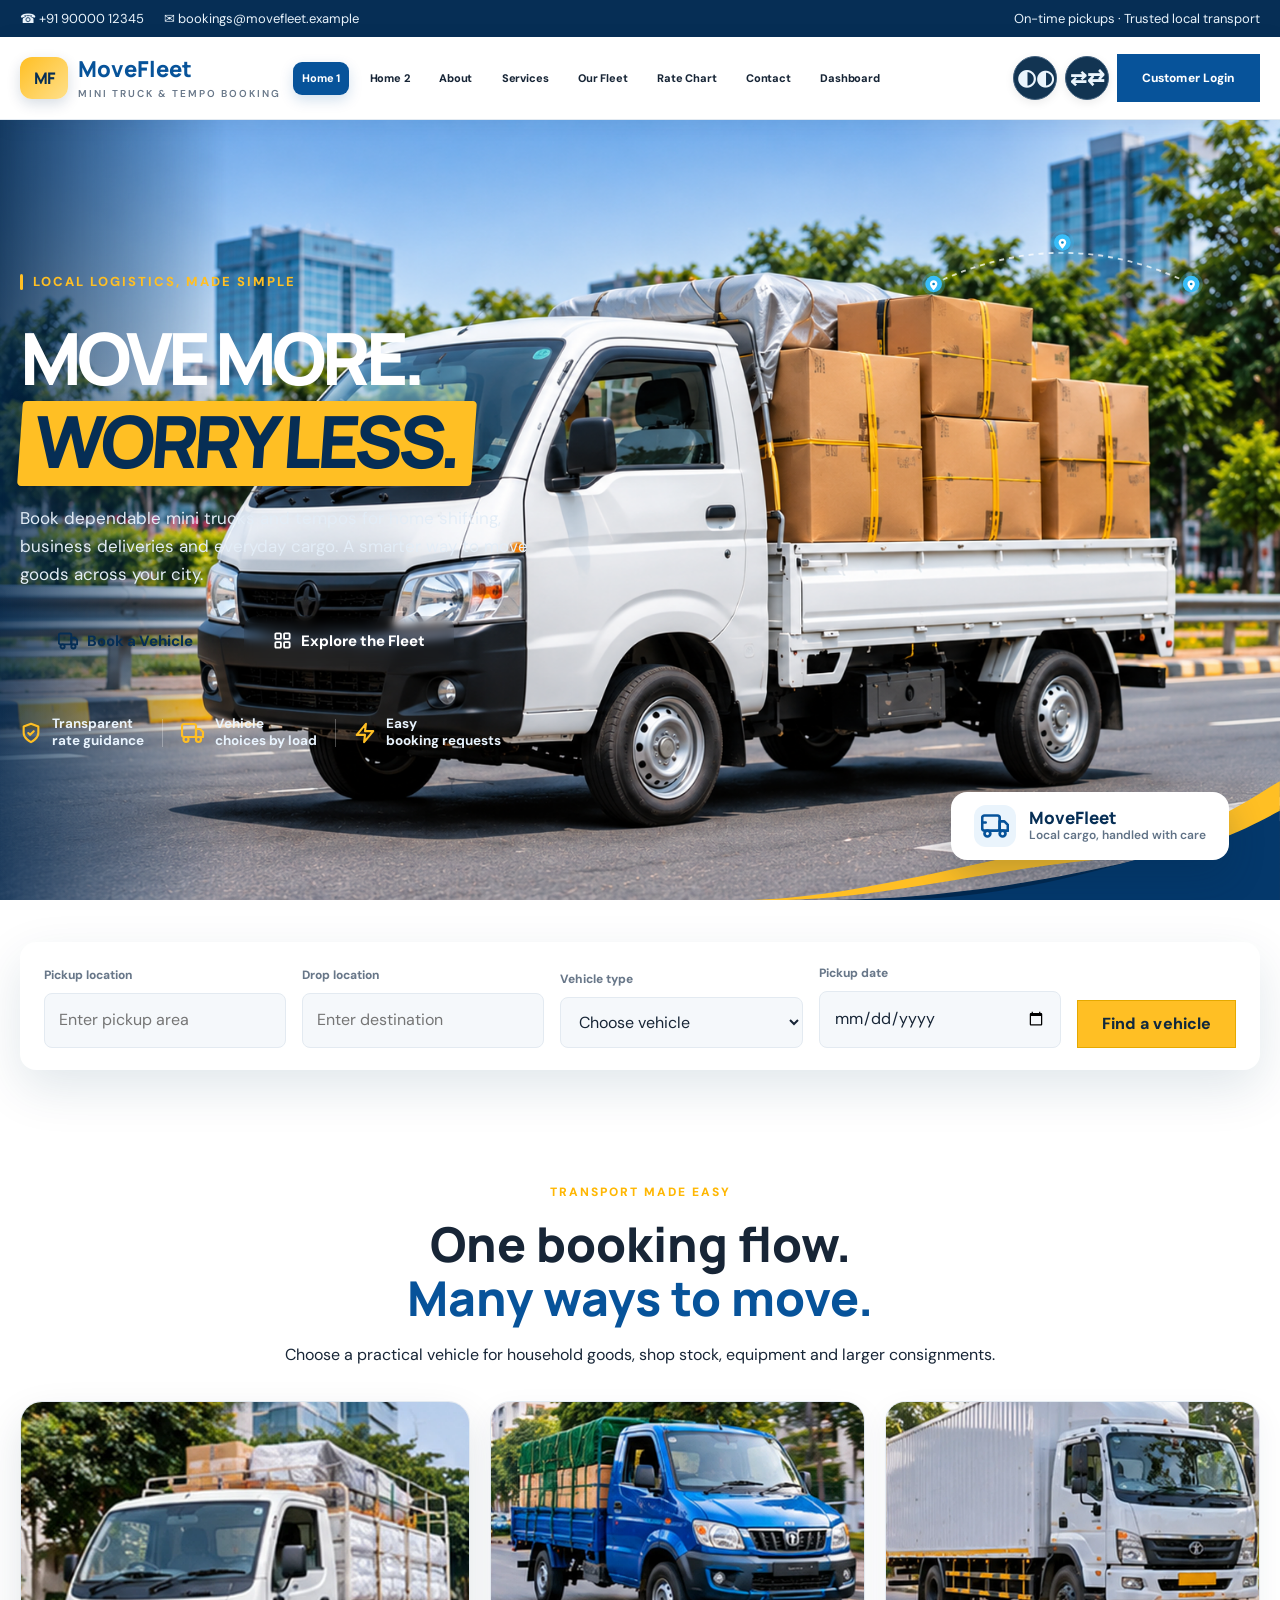
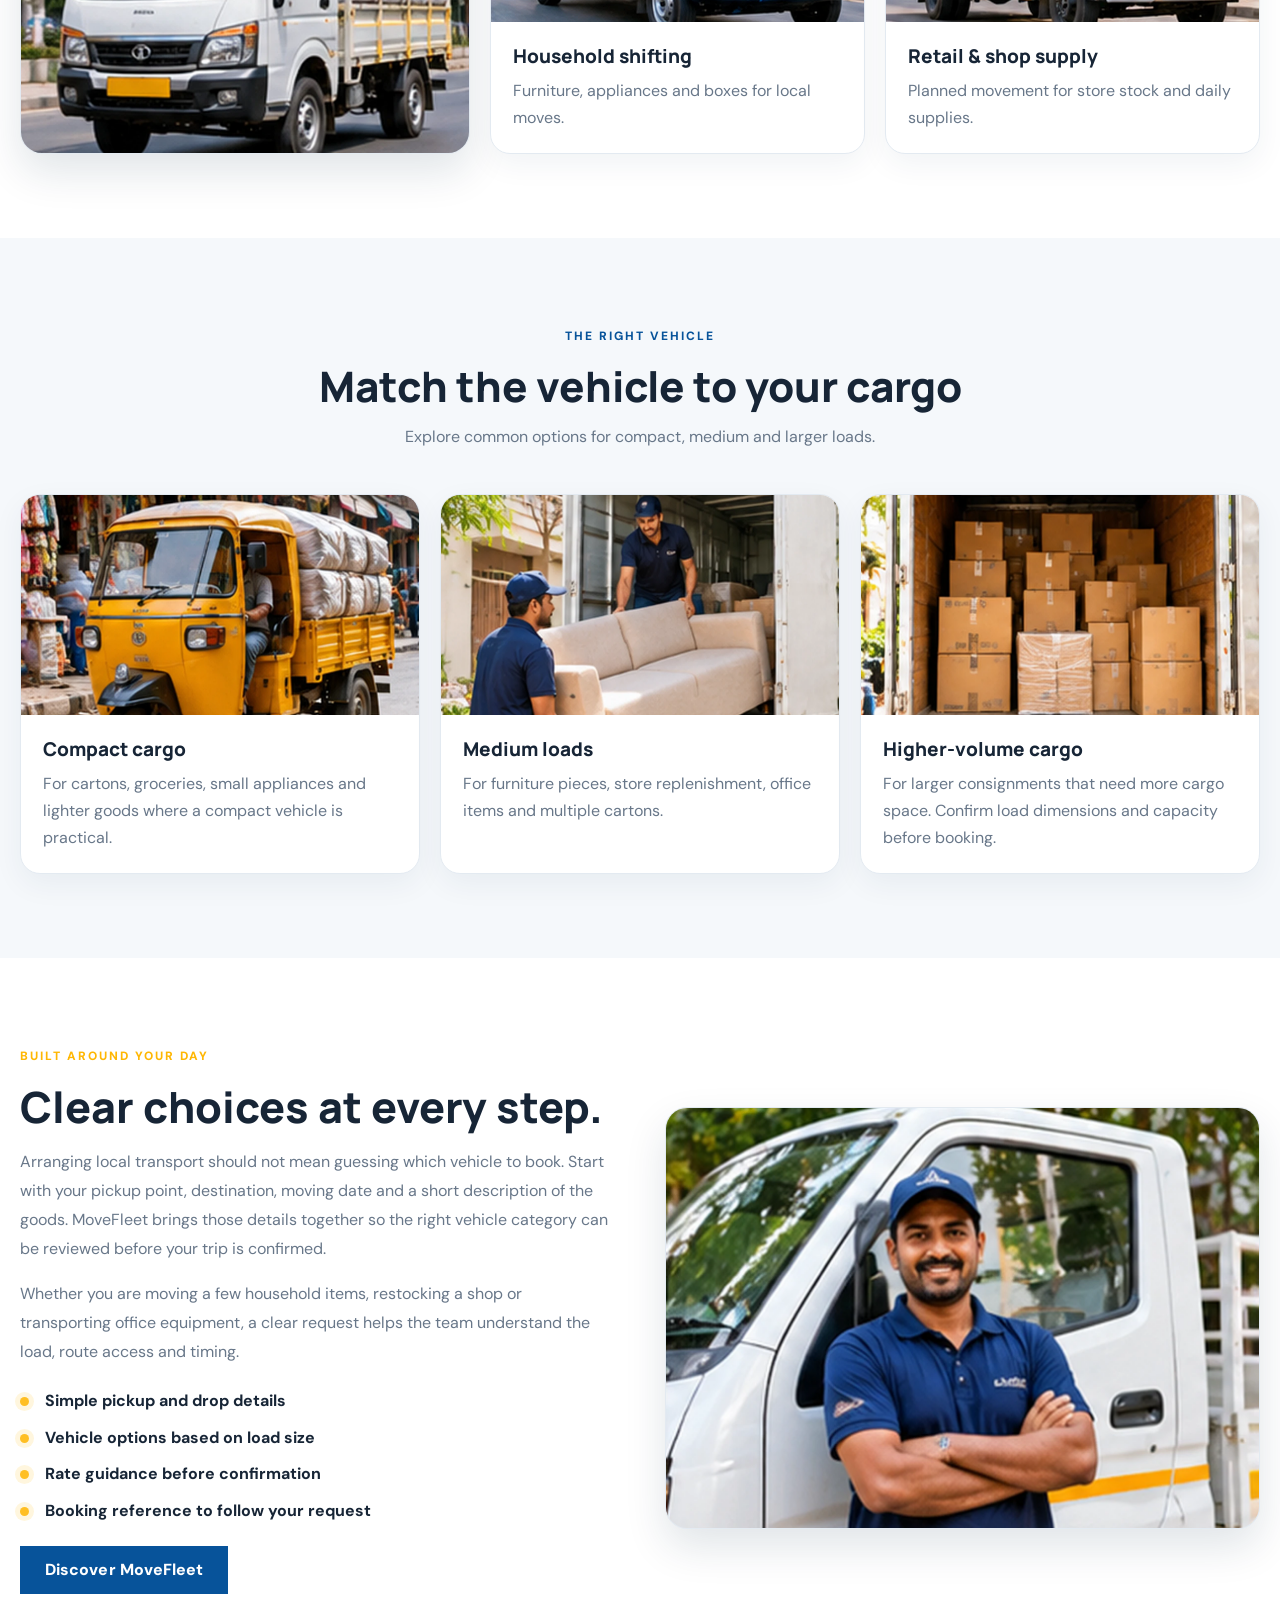
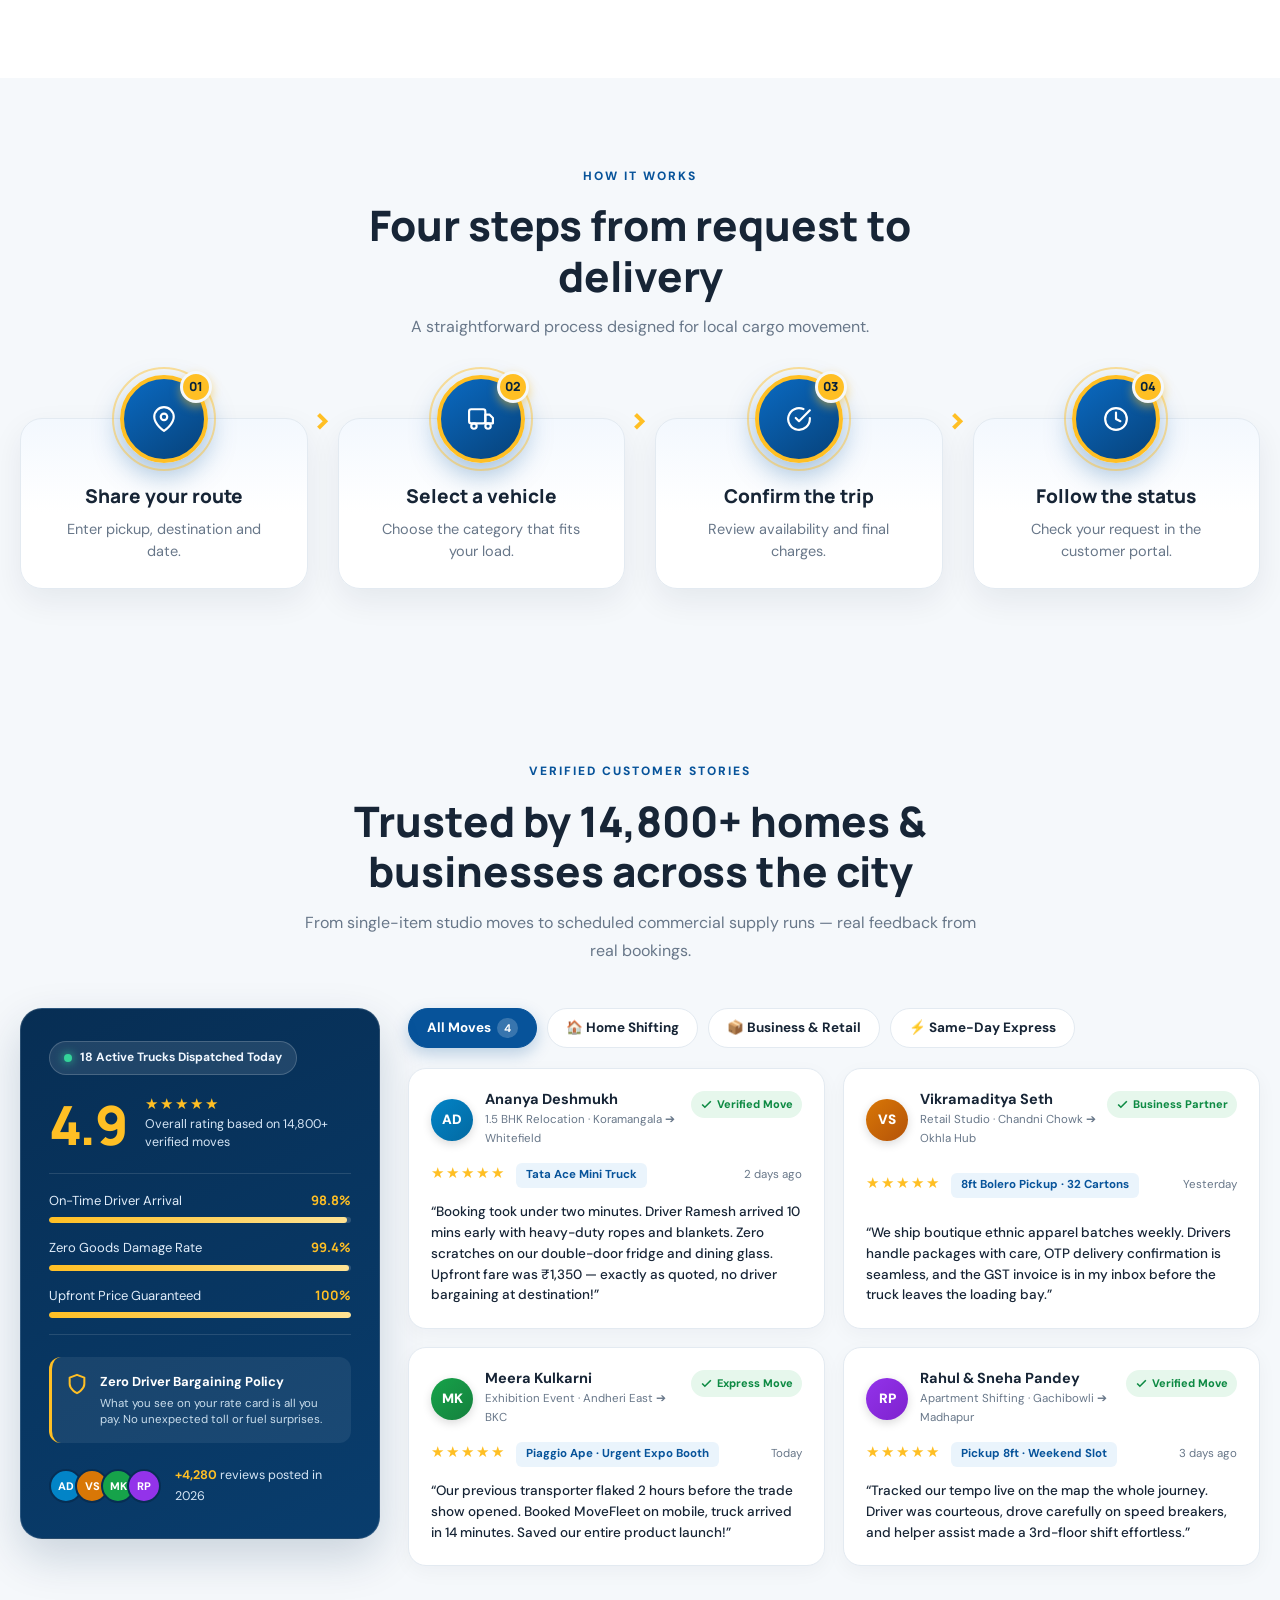
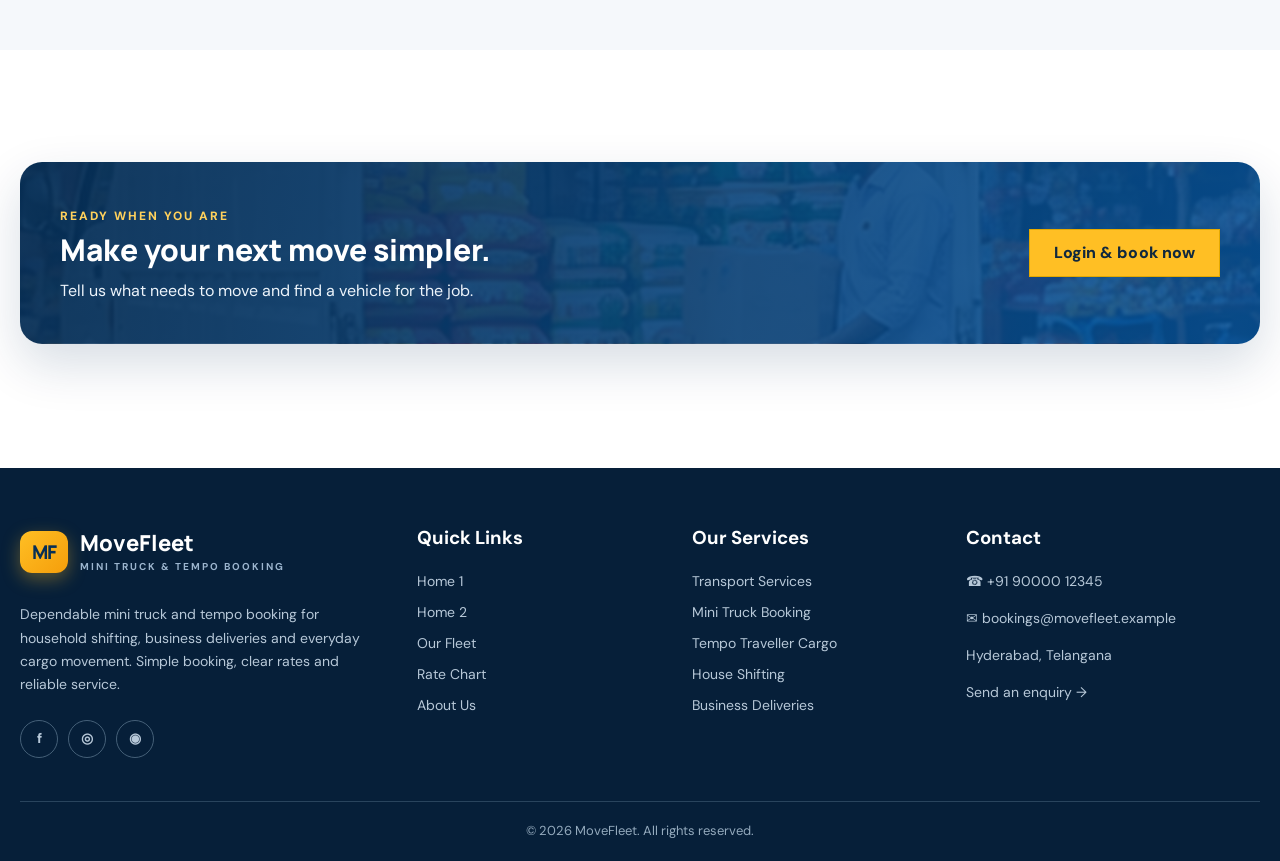
==== commit 502e9b05: "Fix theme and RTL icons touching login form on mobile, unify theme and RTL circular icons across all" ====
--- a/index.html
+++ b/index.html
@@ -1,6 +1,6 @@
 <!DOCTYPE html>
 
-<html lang="en"><head><meta charset="utf-8"/><meta content="width=device-width,initial-scale=1" name="viewport"/><meta content="Book mini trucks and tempos for shifting, shop deliveries and local cargo movement." name="description"/><title>Home 1 – Local Truck &amp; Tempo Booking | MoveFleet</title><link href="assets/img/favicon.png" rel="icon" type="image/png"/><link href="assets/css/style.css" rel="stylesheet"/></head><body><div class="topbar"><div class="container"><div><span>☎ +91 90000 12345</span><span>✉ bookings@movefleet.example</span></div><div>On-time pickups · Trusted local transport</div></div></div><header class="navbar"><div class="container navinner"><a class="brand" href="index.html"><span aria-hidden="true" class="brand-mark">MF</span><span>MoveFleet<small>MINI TRUCK &amp; TEMPO BOOKING</small></span></a><nav class="navlinks"><a class="active" aria-current="page" href="index.html">Home 1</a><a href="home-2.html">Home 2</a><a href="about.html">About</a><a href="services.html">Services</a><a href="fleet.html">Our Fleet</a><a href="rates.html">Rate Chart</a><a href="contact.html">Contact</a><a href="dashboard.html">Dashboard</a></nav><div class="nav-actions"><button class="iconbtn theme-control" data-theme="" aria-label="Switch colour theme" title="Switch colour theme">◐</button><button class="iconbtn rtl-control" data-dir="" aria-label="Switch text direction" title="Switch text direction">↔</button><a class="btn btn-blue" href="login.html">Customer Login</a></div><button aria-expanded="false" aria-label="Open menu" class="hamb">☰</button></div><div class="mobile-menu"><a class="active" aria-current="page" href="index.html">Home 1</a><a href="home-2.html">Home 2</a><a href="about.html">About</a><a href="services.html">Services</a><a href="fleet.html">Our Fleet</a><a href="rates.html">Rate Chart</a><a href="contact.html">Contact</a><a href="dashboard.html">Customer Dashboard</a><a href="login.html">Customer Login</a><div class="mobile-controls"><button class="btn btn-outline" data-theme="">Theme</button><button class="btn btn-outline" data-dir="">RTL / LTR</button></div></div></header><main>
+<html lang="en"><head><meta charset="utf-8"/><meta content="width=device-width,initial-scale=1" name="viewport"/><meta content="Book mini trucks and tempos for shifting, shop deliveries and local cargo movement." name="description"/><title>Home 1 – Local Truck &amp; Tempo Booking | MoveFleet</title><link href="assets/img/favicon.png" rel="icon" type="image/png"/><link href="assets/css/style.css" rel="stylesheet"/></head><body><div class="topbar"><div class="container"><div><span>☎ +91 90000 12345</span><span>✉ bookings@movefleet.example</span></div><div>On-time pickups · Trusted local transport</div></div></div><header class="navbar"><div class="container navinner"><a class="brand" href="index.html"><span aria-hidden="true" class="brand-mark">MF</span><span>MoveFleet<small>MINI TRUCK &amp; TEMPO BOOKING</small></span></a><nav class="navlinks"><a class="active" aria-current="page" href="index.html">Home 1</a><a href="home-2.html">Home 2</a><a href="about.html">About</a><a href="services.html">Services</a><a href="fleet.html">Our Fleet</a><a href="rates.html">Rate Chart</a><a href="contact.html">Contact</a><a href="dashboard.html">Dashboard</a></nav><div class="nav-actions"><button class="iconbtn theme-control" data-theme="" aria-label="Switch colour theme" title="Switch colour theme">◐</button><button class="iconbtn rtl-control" data-dir="" aria-label="Switch text direction" title="Switch text direction">⇄</button><a class="btn btn-blue" href="login.html">Customer Login</a></div><button aria-expanded="false" aria-label="Open menu" class="hamb">☰</button></div><div class="mobile-menu"><a class="active" aria-current="page" href="index.html">Home 1</a><a href="home-2.html">Home 2</a><a href="about.html">About</a><a href="services.html">Services</a><a href="fleet.html">Our Fleet</a><a href="rates.html">Rate Chart</a><a href="contact.html">Contact</a><a href="dashboard.html">Customer Dashboard</a><a href="login.html">Customer Login</a><div class="mobile-controls"><button class="iconbtn theme-control" data-theme="" aria-label="Switch colour theme" title="Switch colour theme">◐</button><button class="iconbtn rtl-control" data-dir="" aria-label="Switch text direction" title="Switch text direction">⇄</button></div></div></header><main>
 <section class="hero hero-premium">
   <!-- Tempo and its background photo ONLY image -->
   <div class="hero-truck-wrap" aria-hidden="true">
--- a/assets/css/style.css
+++ b/assets/css/style.css
@@ -450,11 +450,15 @@
 .nav-actions .iconbtn:focus-visible{outline:3px solid #ffbf24;outline-offset:3px}
 .nav-actions .btn{flex:0 0 auto;white-space:nowrap}
 body.dark .nav-actions .iconbtn{background:#24394d!important;color:#fff!important;border-color:#50677d!important}
-.nav-actions .theme-control{font-size:0!important}
-.nav-actions .theme-control:before{content:"◐";font-size:22px;line-height:1}
-.nav-actions .rtl-control{font-size:0!important}
-.nav-actions .rtl-control:before{content:"↔";font-size:20px;line-height:1}
-.mobile-controls .btn{min-width:116px;min-height:44px;justify-content:center}
+.theme-control{font-size:0!important}
+.theme-control:before{content:"◐"!important;font-size:22px!important;line-height:1!important}
+.rtl-control{font-size:0!important}
+.rtl-control:before{content:"⇄"!important;font-size:20px!important;line-height:1!important}
+.mobile-controls{display:flex!important;gap:12px!important;align-items:center!important;justify-content:center!important;margin-top:12px!important;padding-top:14px!important;border-top:1px solid var(--line)!important}
+.mobile-controls .iconbtn{width:42px!important;height:42px!important;min-width:42px!important;max-width:42px!important;min-height:42px!important;max-height:42px!important;flex:0 0 42px!important;border-radius:50%!important;aspect-ratio:1/1!important;display:inline-flex!important;align-items:center!important;justify-content:center!important;background:var(--surface)!important;border:1px solid var(--line)!important;color:var(--ink)!important;cursor:pointer!important;transition:transform .22s,background .22s,border-color .22s!important}
+.mobile-controls .iconbtn:hover{transform:translateY(-2px)!important;background:#07539a!important;color:#fff!important;border-color:#ffbf24!important}
+body.dark .mobile-controls .iconbtn{background:#24394d!important;color:#fff!important;border-color:#50677d!important}
+body.dark .mobile-controls .iconbtn:hover{background:#ffbf24!important;color:#08223c!important;border-color:#ffbf24!important}
 @media(min-width:1101px) and (max-width:1250px){
  .navinner{gap:12px}
  .navlinks{gap:10px;font-size:11.5px}
@@ -1067,12 +1071,168 @@
 @media(max-width:860px){.hiw-step:before{display:none!important}}
 
 /* 3D cube-flip CTA buttons */
-html body .btn-cube.btn-cube{padding:0!important;background:transparent!important;border-color:transparent!important;border-width:1px;perspective:700px;min-height:var(--cube-h);overflow:visible;filter:none}
-.btn-cube .cube3d{position:relative;display:block;transform-style:preserve-3d;transform:translateZ(calc(var(--cube-h)/-2));transition:transform .6s cubic-bezier(.3,.9,.3,1)}
-.btn-cube:hover .cube3d,.btn-cube:focus-visible .cube3d{transform:translateZ(calc(var(--cube-h)/-2)) rotateX(90deg)}
-.btn-cube .cube-face{display:flex;align-items:center;justify-content:center;gap:9px;height:var(--cube-h);padding:0 26px;border-radius:inherit;white-space:nowrap;backface-visibility:hidden;-webkit-backface-visibility:hidden;font-weight:800;box-sizing:border-box;border:1px solid var(--f-border)}
-.btn-cube .cube-front{position:relative;background:var(--f-bg);color:var(--f-color);transform:translateZ(calc(var(--cube-h)/2))}
-.btn-cube .cube-back{position:absolute;inset:0;background:var(--b-bg);color:var(--b-color);border-color:var(--b-bg);transform:rotateX(-90deg) translateZ(calc(var(--cube-h)/2));box-shadow:0 10px 24px rgba(0,0,0,.25)}
+html body .btn-cube,
+html body.dark .btn-cube,
+html body .btn.btn-cube,
+html body.dark .btn.btn-cube,
+html body a.btn.btn-cube,
+html body.dark a.btn.btn-cube,
+html body button.btn.btn-cube,
+html body.dark button.btn.btn-cube,
+html body .btn-outline.btn-cube,
+html body.dark .btn-outline.btn-cube,
+html body a.btn-outline.btn-cube,
+html body.dark a.btn-outline.btn-cube,
+html body .btn-primary.btn-cube,
+html body.dark .btn-primary.btn-cube,
+html body .btn-blue.btn-cube,
+html body.dark .btn-blue.btn-cube {
+  padding:0!important;
+  background:transparent!important;
+  border:0 none transparent!important;
+  border-width:0!important;
+  border-color:transparent!important;
+  outline:none!important;
+  box-shadow:none!important;
+  filter:none!important;
+  perspective:700px;
+  min-height:var(--cube-h,46px);
+  overflow:visible;
+}
+.btn-cube .cube3d{
+  position:relative;
+  display:block;
+  transform-style:preserve-3d;
+  transform:translateZ(calc(var(--cube-h,46px)/-2));
+  transition:transform .6s cubic-bezier(.3,.9,.3,1);
+}
+.btn-cube:hover .cube3d,
+.btn-cube:focus-visible .cube3d{
+  transform:translateZ(calc(var(--cube-h,46px)/-2)) rotateX(90deg);
+}
+.btn-cube .cube-face{
+  display:flex;
+  align-items:center;
+  justify-content:center;
+  gap:9px;
+  height:var(--cube-h,46px);
+  padding:0 24px;
+  border-radius:inherit;
+  white-space:nowrap;
+  backface-visibility:hidden;
+  -webkit-backface-visibility:hidden;
+  font-weight:800;
+  box-sizing:border-box!important;
+}
+.btn-cube .cube-front{
+  position:relative;
+  transform:translateZ(calc(var(--cube-h,46px)/2));
+}
+.btn-cube .cube-back{
+  position:absolute;
+  inset:0;
+  transform:rotateX(-90deg) translateZ(calc(var(--cube-h,46px)/2));
+  box-shadow:0 10px 24px rgba(0,0,0,.25);
+}
+
+/* Primary cube faces */
+.btn-primary.btn-cube .cube-front,
+.btn-primary .cube-front{
+  background:#ffbf24!important;
+  color:#10283e!important;
+  border:1px solid #e5a900!important;
+}
+.btn-primary.btn-cube .cube-back,
+.btn-primary .cube-back{
+  background:#062e55!important;
+  color:#ffffff!important;
+  border:1px solid #062e55!important;
+}
+body.dark .btn-primary.btn-cube .cube-front,
+body.dark .btn-primary .cube-front{
+  background:#ffbf24!important;
+  color:#10283e!important;
+  border:1px solid #e5a900!important;
+}
+body.dark .btn-primary.btn-cube .cube-back,
+body.dark .btn-primary .cube-back{
+  background:#062e55!important;
+  color:#ffffff!important;
+  border:1px solid #062e55!important;
+}
+
+/* Outline cube faces - single clean border, dark theme reactive */
+.btn-outline.btn-cube .cube-front,
+.btn-outline .cube-front{
+  background:#ffffff!important;
+  color:#07539a!important;
+  border:1px solid #07539a!important;
+}
+.btn-outline.btn-cube .cube-back,
+.btn-outline .cube-back{
+  background:#07539a!important;
+  color:#ffffff!important;
+  border:1px solid #07539a!important;
+}
+body.dark .btn-outline.btn-cube .cube-front,
+body.dark .btn-outline .cube-front{
+  background:#203449!important;
+  color:#f4f8fc!important;
+  border:1px solid #8eb8dc!important;
+}
+body.dark .btn-outline.btn-cube .cube-back,
+body.dark .btn-outline .cube-back{
+  background:#ffbf24!important;
+  color:#10283e!important;
+  border:1px solid #e5a900!important;
+}
+
+/* Blue cube faces */
+.btn-blue.btn-cube .cube-front,
+.btn-blue .cube-front{
+  background:#07539a!important;
+  color:#ffffff!important;
+  border:1px solid #07539a!important;
+}
+.btn-blue.btn-cube .cube-back,
+.btn-blue .cube-back{
+  background:#ffbf24!important;
+  color:#10283e!important;
+  border:1px solid #e5a900!important;
+}
+body.dark .btn-blue.btn-cube .cube-front,
+body.dark .btn-blue .cube-front{
+  background:#176bb0!important;
+  color:#ffffff!important;
+  border:1px solid #176bb0!important;
+}
+body.dark .btn-blue.btn-cube .cube-back,
+body.dark .btn-blue .cube-back{
+  background:#ffbf24!important;
+  color:#10283e!important;
+  border:1px solid #e5a900!important;
+}
+
+/* Full-width block CTA rotating buttons */
+.btn-block.btn-cube,
+.btn-cube.btn-block{
+  width:100%!important;
+  display:block!important;
+}
+.btn-block.btn-cube .cube3d,
+.btn-cube.btn-block .cube3d{
+  width:100%!important;
+  display:block!important;
+}
+.btn-block.btn-cube .cube-face,
+.btn-cube.btn-block .cube-face{
+  width:100%!important;
+  max-width:100%!important;
+  box-sizing:border-box!important;
+  justify-content:center!important;
+  text-align:center!important;
+}
+
 .btn-cube:hover{transform:none!important}
 @media(prefers-reduced-motion:reduce){.btn-cube .cube3d{transition:none}}
 
@@ -2925,6 +3085,33 @@
 .hub-cta-row{
   display:flex;
   gap:10px;
+  width:100%;
+}
+.hub-cta-row .btn{
+  flex:1;
+  min-height:44px;
+  display:flex;
+  justify-content:center;
+  align-items:center;
+  text-align:center;
+  box-sizing:border-box;
+}
+.hub-cta-row .btn.btn-cube,
+.hub-cta-row .btn-cube{
+  display:block!important;
+  flex:1;
+  width:100%;
+}
+.hub-cta-row .btn-cube .cube3d{
+  width:100%!important;
+}
+.hub-cta-row .btn-cube .cube-face{
+  width:100%!important;
+  box-sizing:border-box!important;
+  justify-content:center!important;
+  text-align:center!important;
+  padding:0 12px!important;
+  font-size:13px!important;
 }
 .btn-sm{
   padding:10px 18px;
@@ -2949,9 +3136,42 @@
   }
   .map-floating-hub-card{
     max-width:100%;
+    padding:20px 18px;
   }
   .contact-social-buttons{
     grid-template-columns:1fr;
+  }
+}
+
+@media(max-width:640px){
+  .map-floating-hub-card{
+    padding:20px 16px!important;
+  }
+  .hub-cta-row{
+    flex-direction:column!important;
+    gap:10px!important;
+    width:100%!important;
+  }
+  .hub-cta-row .btn{
+    width:100%!important;
+    flex:none!important;
+    display:flex!important;
+    justify-content:center!important;
+    align-items:center!important;
+    text-align:center!important;
+    min-height:44px!important;
+  }
+  .hub-cta-row .btn.btn-cube,
+  .hub-cta-row .btn-cube{
+    width:100%!important;
+    display:block!important;
+  }
+  .hub-cta-row .btn-cube .cube3d,
+  .hub-cta-row .btn-cube .cube-face{
+    width:100%!important;
+    box-sizing:border-box!important;
+    justify-content:center!important;
+    text-align:center!important;
   }
 }
 
@@ -3255,7 +3475,7 @@
 }
 .dash-nav-actions .rtl-control:before,
 .dash-navbar .rtl-control:before{
-  content:"↔"!important;
+  content:"⇄"!important;
   font-size:18px!important;
   line-height:1!important;
 }
@@ -3551,26 +3771,45 @@
   color: #08223c !important;
   border-color: #ffbf24 !important;
 }
-@media(max-width:600px){
+@media(max-width:640px){
+  .auth-page {
+    min-height: 100vh;
+    display: flex !important;
+    flex-direction: column !important;
+    align-items: center !important;
+    justify-content: flex-start !important;
+    padding: 20px 16px 36px !important;
+    box-sizing: border-box !important;
+  }
   .auth-tools {
-    top: 14px !important;
-    right: 14px !important;
-    gap: 8px !important;
+    position: static !important;
+    width: 100% !important;
+    max-width: 430px !important;
+    display: flex !important;
+    justify-content: flex-end !important;
+    align-items: center !important;
+    margin: 0 auto 16px !important;
+    gap: 10px !important;
+    z-index: 10 !important;
   }
   body[dir="rtl"] .auth-tools,
   html[dir="rtl"] .auth-tools {
-    left: 14px !important;
+    justify-content: flex-start !important;
+    left: auto !important;
     right: auto !important;
   }
   .auth-tools .iconbtn {
-    width: 38px !important;
-    height: 38px !important;
-    min-width: 38px !important;
-    max-width: 38px !important;
-    min-height: 38px !important;
-    max-height: 38px !important;
-    flex: 0 0 38px !important;
-    font-size: 16px !important;
+    width: 42px !important;
+    height: 42px !important;
+    min-width: 42px !important;
+    max-width: 42px !important;
+    min-height: 42px !important;
+    max-height: 42px !important;
+    flex: 0 0 42px !important;
+    font-size: 18px !important;
+  }
+  .auth-card {
+    margin-top: 0 !important;
   }
 }
 .auth-card {
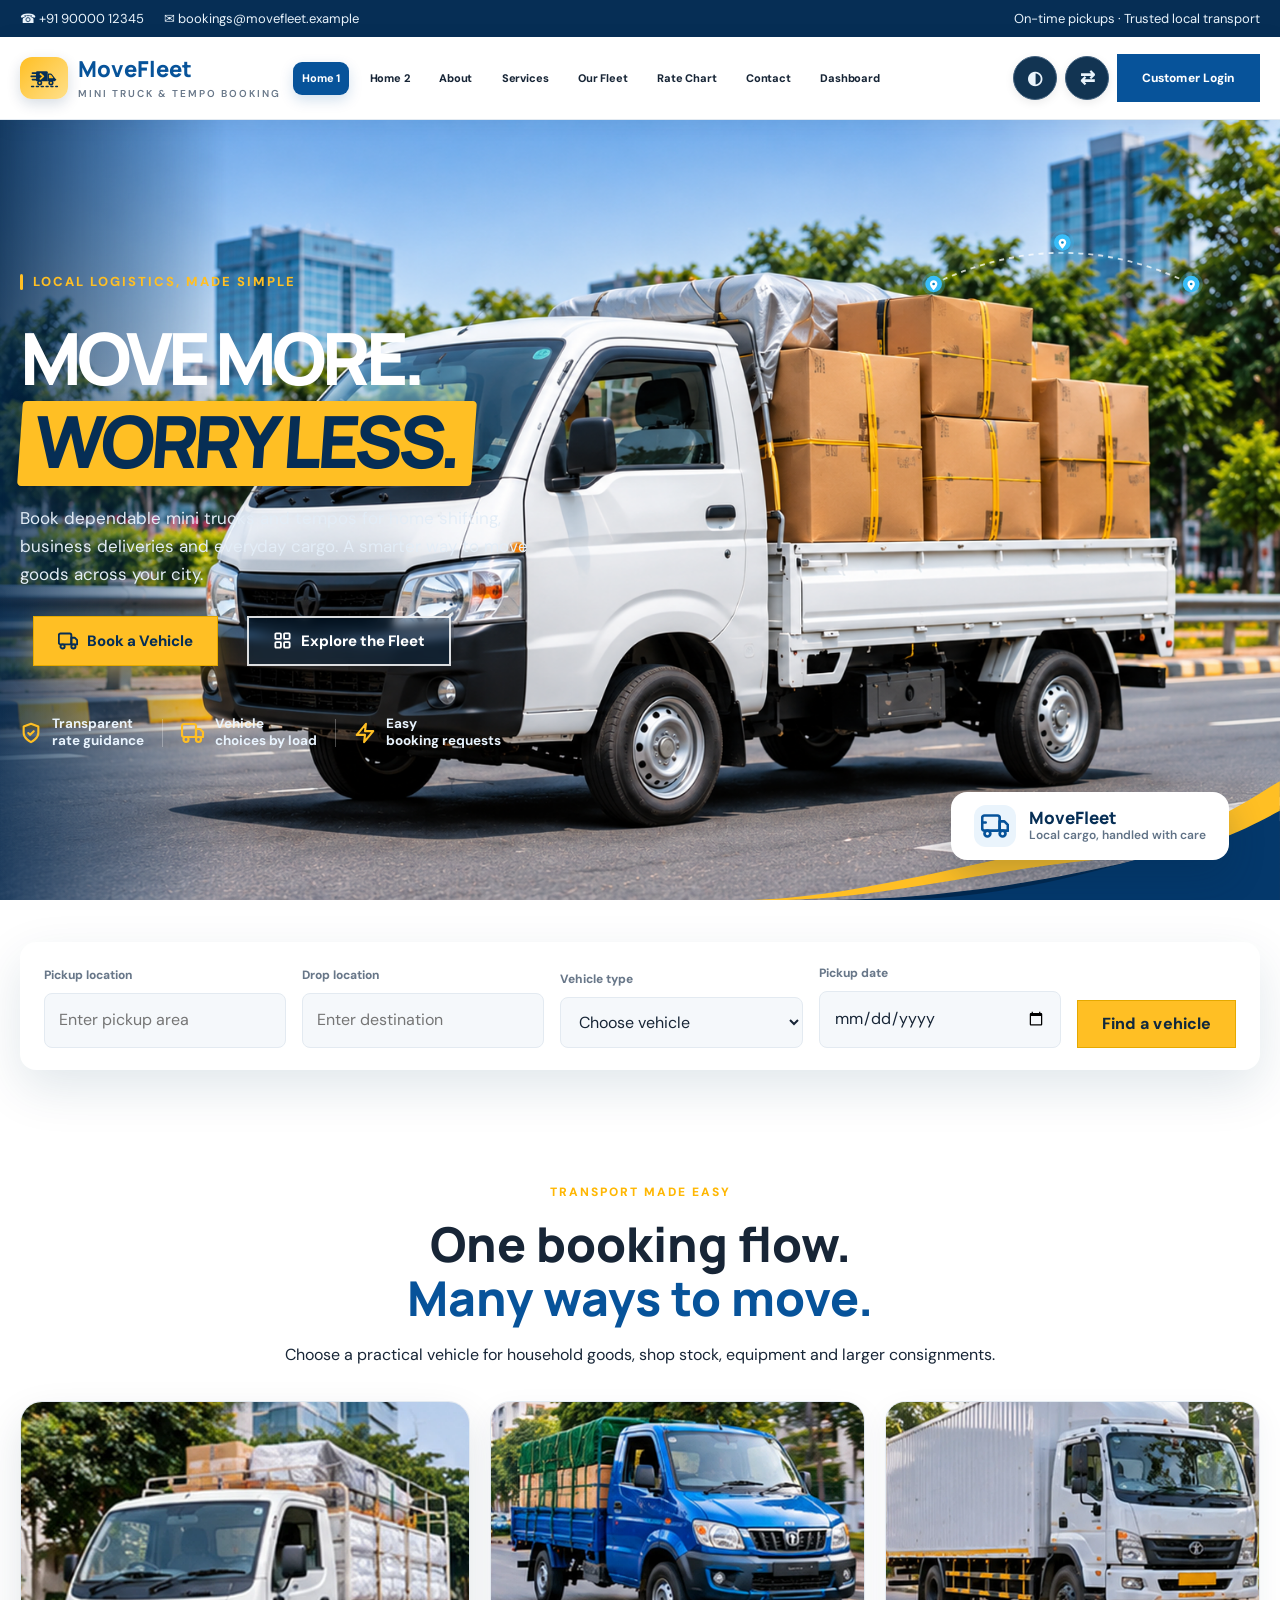
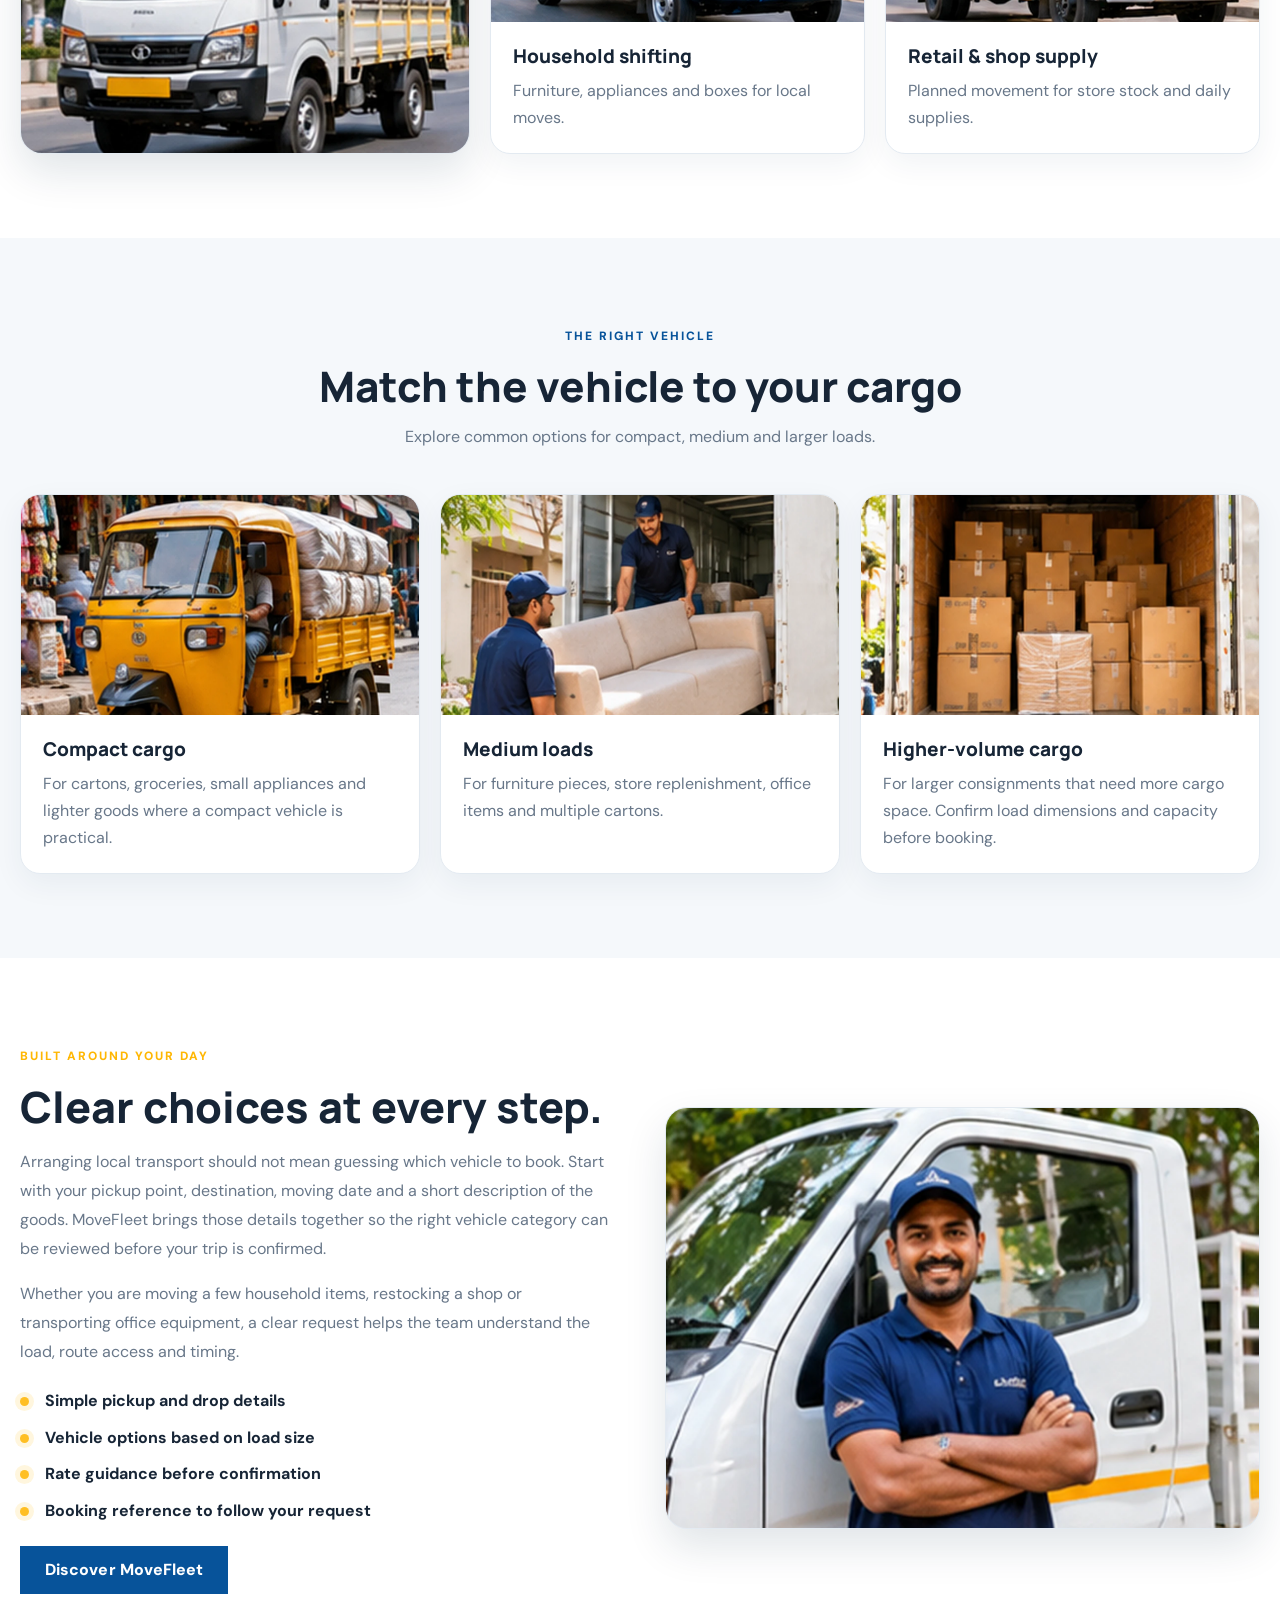
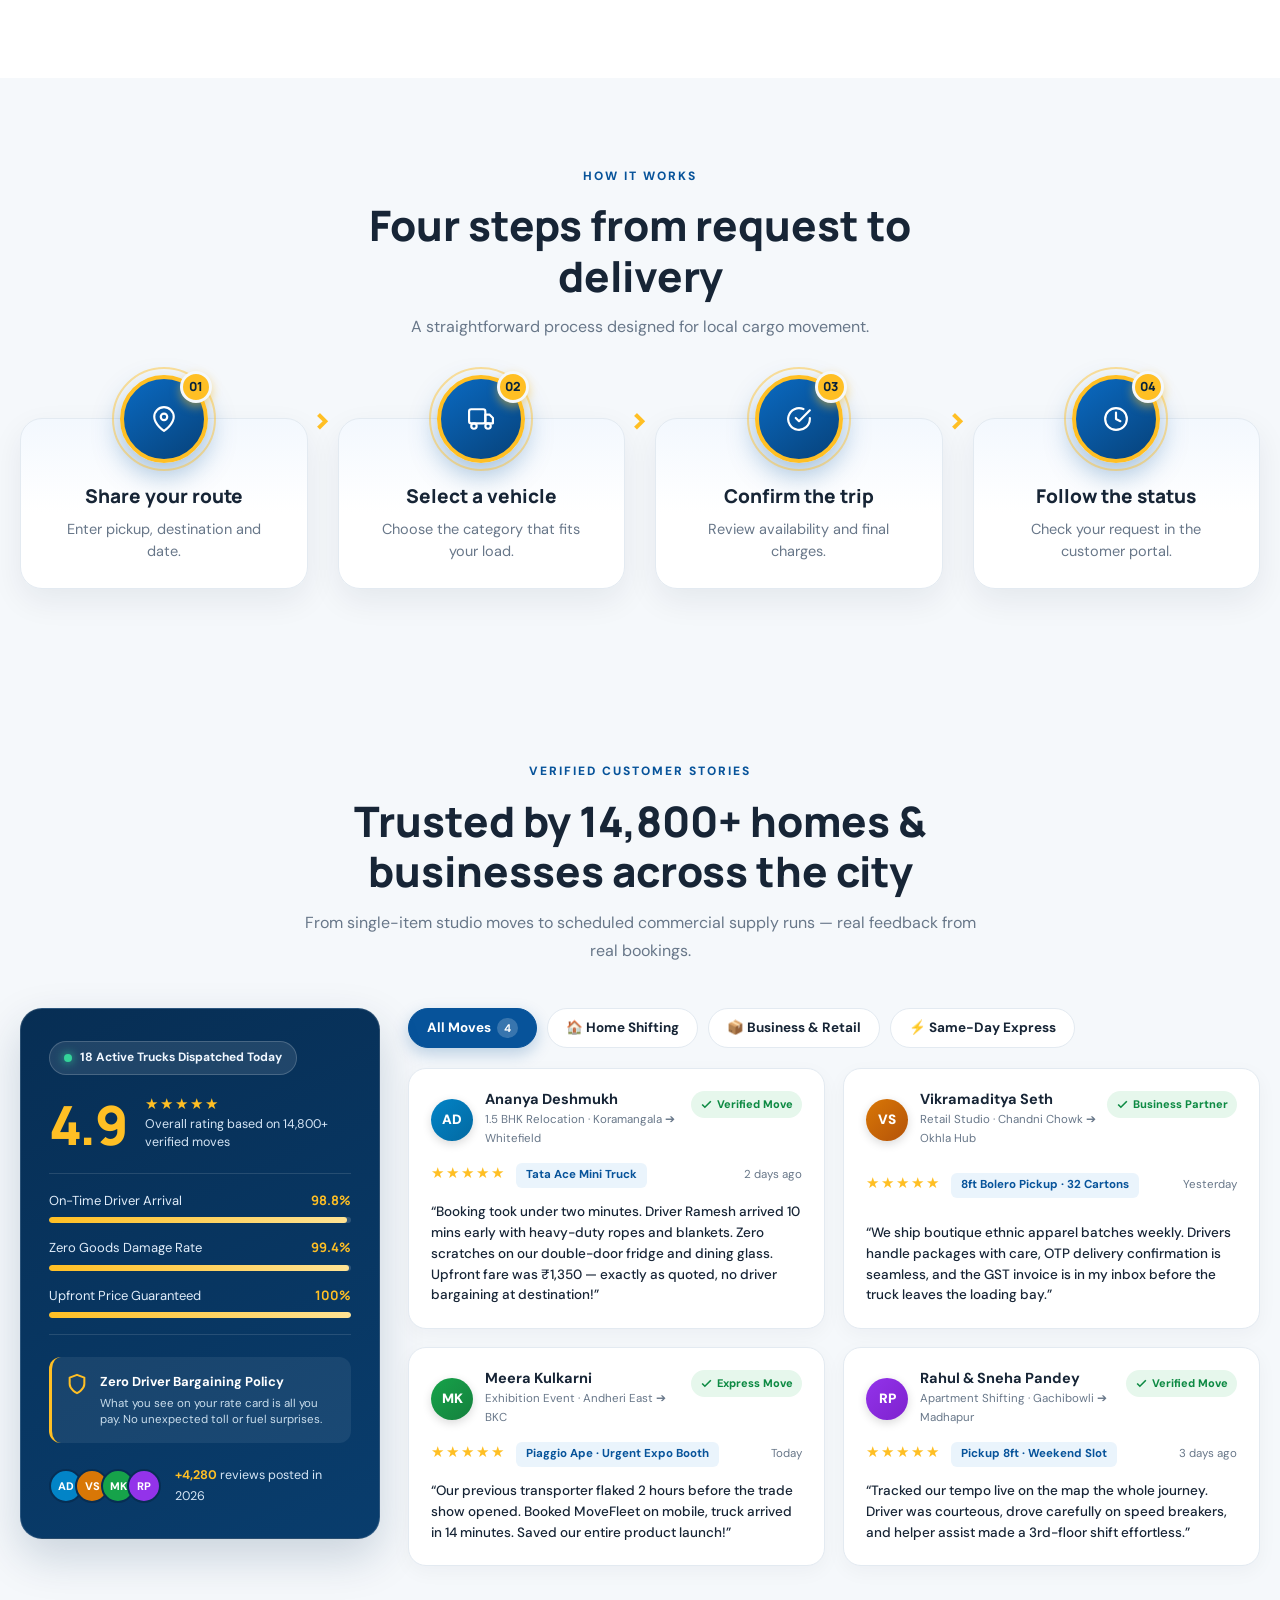
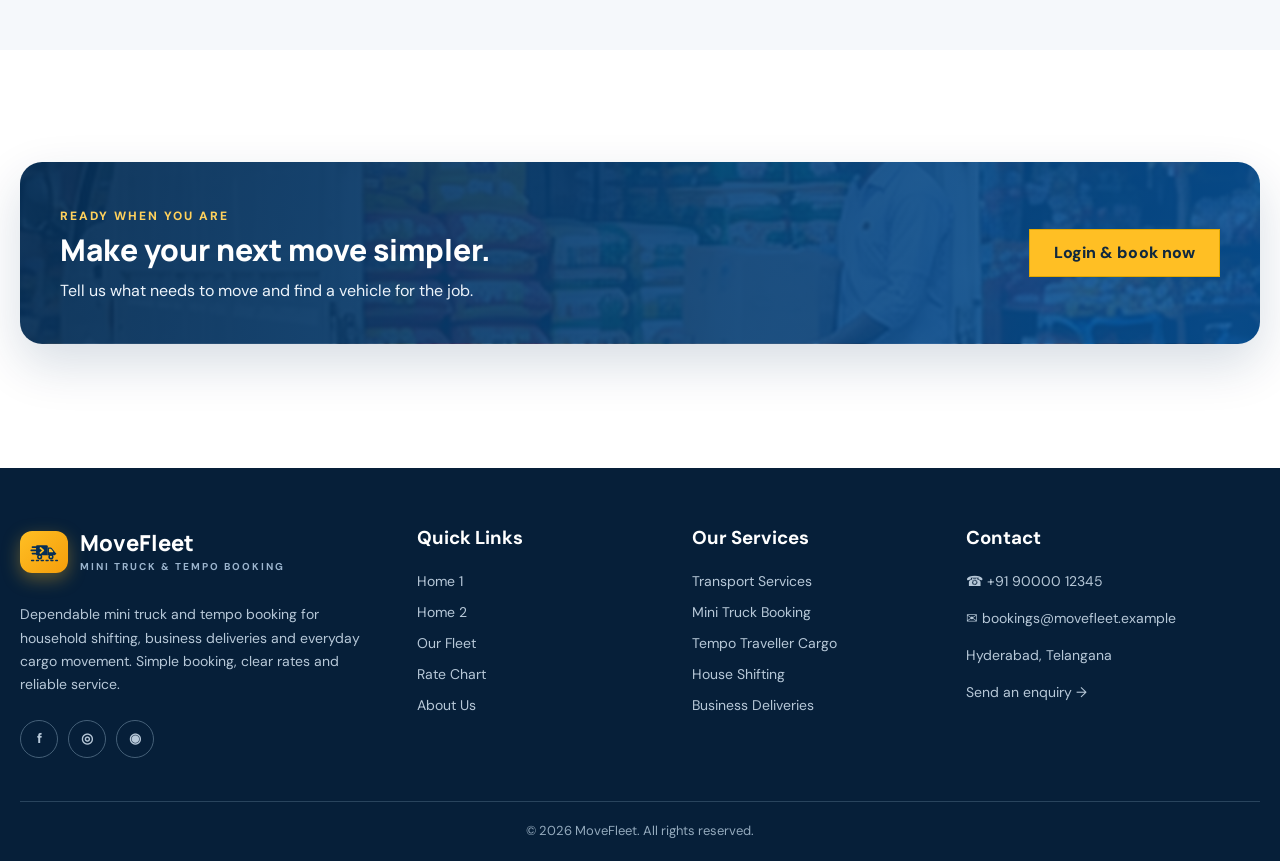
==== commit 2867da06: "Replace initials 'MF' with custom vector fleet logo across all pages" ====
--- a/index.html
+++ b/index.html
@@ -1,6 +1,6 @@
 <!DOCTYPE html>
 
-<html lang="en"><head><meta charset="utf-8"/><meta content="width=device-width,initial-scale=1" name="viewport"/><meta content="Book mini trucks and tempos for shifting, shop deliveries and local cargo movement." name="description"/><title>Home 1 – Local Truck &amp; Tempo Booking | MoveFleet</title><link href="assets/img/favicon.png" rel="icon" type="image/png"/><link href="assets/css/style.css" rel="stylesheet"/></head><body><div class="topbar"><div class="container"><div><span>☎ +91 90000 12345</span><span>✉ bookings@movefleet.example</span></div><div>On-time pickups · Trusted local transport</div></div></div><header class="navbar"><div class="container navinner"><a class="brand" href="index.html"><span aria-hidden="true" class="brand-mark">MF</span><span>MoveFleet<small>MINI TRUCK &amp; TEMPO BOOKING</small></span></a><nav class="navlinks"><a class="active" aria-current="page" href="index.html">Home 1</a><a href="home-2.html">Home 2</a><a href="about.html">About</a><a href="services.html">Services</a><a href="fleet.html">Our Fleet</a><a href="rates.html">Rate Chart</a><a href="contact.html">Contact</a><a href="dashboard.html">Dashboard</a></nav><div class="nav-actions"><button class="iconbtn theme-control" data-theme="" aria-label="Switch colour theme" title="Switch colour theme">◐</button><button class="iconbtn rtl-control" data-dir="" aria-label="Switch text direction" title="Switch text direction">⇄</button><a class="btn btn-blue" href="login.html">Customer Login</a></div><button aria-expanded="false" aria-label="Open menu" class="hamb">☰</button></div><div class="mobile-menu"><a class="active" aria-current="page" href="index.html">Home 1</a><a href="home-2.html">Home 2</a><a href="about.html">About</a><a href="services.html">Services</a><a href="fleet.html">Our Fleet</a><a href="rates.html">Rate Chart</a><a href="contact.html">Contact</a><a href="dashboard.html">Customer Dashboard</a><a href="login.html">Customer Login</a><div class="mobile-controls"><button class="iconbtn theme-control" data-theme="" aria-label="Switch colour theme" title="Switch colour theme">◐</button><button class="iconbtn rtl-control" data-dir="" aria-label="Switch text direction" title="Switch text direction">⇄</button></div></div></header><main>
+<html lang="en"><head><meta charset="utf-8"/><meta content="width=device-width,initial-scale=1" name="viewport"/><meta content="Book mini trucks and tempos for shifting, shop deliveries and local cargo movement." name="description"/><title>Home 1 – Local Truck &amp; Tempo Booking | MoveFleet</title><link href="assets/img/favicon.png" rel="icon" type="image/png"/><link href="assets/css/style.css" rel="stylesheet"/></head><body><div class="topbar"><div class="container"><div><span>☎ +91 90000 12345</span><span>✉ bookings@movefleet.example</span></div><div>On-time pickups · Trusted local transport</div></div></div><header class="navbar"><div class="container navinner"><a class="brand" href="index.html"><span aria-hidden="true" class="brand-mark"><svg xmlns="http://www.w3.org/2000/svg" viewBox="0 0 36 32" fill="none" class="brand-logo-svg" aria-hidden="true"><path d="M3 10h4.5M1.5 14h6.5M3 18h4.5" stroke="#062e55" stroke-width="2" stroke-linecap="round"/><path d="M9.5 7.5h11a1.5 1.5 0 0 1 1.5 1.5v11H8.5a1 1 0 0 1-1-1v-10a1.5 1.5 0 0 1 1.5-1.5z" fill="#062e55"/><path d="M13 11l3.5 3-3.5 3" stroke="#ffbf24" stroke-width="2.2" stroke-linecap="round" stroke-linejoin="round"/><path d="M22 10.5h3.6a2 2 0 0 1 1.6.8l3.6 4.6a1.5 1.5 0 0 1 .6 1.1v2a1 1 0 0 1-1 1H22v-9.5z" fill="#062e55"/><path d="M23.5 12h2a1 1 0 0 1 .8.4l2.4 3.1a.5.5 0 0 1-.4.8H23.5v-4.3z" fill="#ffbf24"/><circle cx="31.5" cy="18" r="1.1" fill="#062e55"/><circle cx="12" cy="22" r="3.2" fill="#062e55"/><circle cx="12" cy="22" r="1.3" fill="#ffbf24"/><circle cx="26" cy="22" r="3.2" fill="#062e55"/><circle cx="26" cy="22" r="1.3" fill="#ffbf24"/><path d="M2 26.5h32" stroke="#062e55" stroke-width="1.8" stroke-linecap="round" stroke-dasharray="2.5 3.5"/></svg></span><span>MoveFleet<small>MINI TRUCK &amp; TEMPO BOOKING</small></span></a><nav class="navlinks"><a class="active" aria-current="page" href="index.html">Home 1</a><a href="home-2.html">Home 2</a><a href="about.html">About</a><a href="services.html">Services</a><a href="fleet.html">Our Fleet</a><a href="rates.html">Rate Chart</a><a href="contact.html">Contact</a><a href="dashboard.html">Dashboard</a></nav><div class="nav-actions"><button class="iconbtn theme-control" data-theme="" aria-label="Switch colour theme" title="Switch colour theme">◐</button><button class="iconbtn rtl-control" data-dir="" aria-label="Switch text direction" title="Switch text direction">⇄</button><a class="btn btn-blue" href="login.html">Customer Login</a></div><button aria-expanded="false" aria-label="Open menu" class="hamb">☰</button></div><div class="mobile-menu"><a class="active" aria-current="page" href="index.html">Home 1</a><a href="home-2.html">Home 2</a><a href="about.html">About</a><a href="services.html">Services</a><a href="fleet.html">Our Fleet</a><a href="rates.html">Rate Chart</a><a href="contact.html">Contact</a><a href="dashboard.html">Customer Dashboard</a><a href="login.html">Customer Login</a><div class="mobile-controls"><button class="iconbtn theme-control" data-theme="" aria-label="Switch colour theme" title="Switch colour theme">◐</button><button class="iconbtn rtl-control" data-dir="" aria-label="Switch text direction" title="Switch text direction">⇄</button></div></div></header><main>
 <section class="hero hero-premium">
   <!-- Tempo and its background photo ONLY image -->
   <div class="hero-truck-wrap" aria-hidden="true">
@@ -276,4 +276,4 @@
     </div>
   </div>
 </section>
-<section class="section"><div class="container"><div class="cta-band reveal" style="background-image:linear-gradient(105deg,rgba(6,46,85,.94),rgba(7,83,154,.88)),url(assets/img/transport-photo-49.webp);background-size:cover;background-position:center"><div><span class="eyebrow">READY WHEN YOU ARE</span><h2>Make your next move simpler.</h2><p>Tell us what needs to move and find a vehicle for the job.</p></div><a class="btn btn-primary" href="login.html">Login &amp; book now</a></div></div></section></main><footer class="footer"><div class="container"><div class="footer-grid"><div><a class="brand footer-brand" href="index.html"><span aria-hidden="true" class="brand-mark">MF</span><span>MoveFleet<small>MINI TRUCK &amp; TEMPO BOOKING</small></span></a><p>Dependable mini truck and tempo booking for household shifting, business deliveries and everyday cargo movement. Simple booking, clear rates and reliable service.</p><div class="socials"><a aria-label="Facebook" href="#">f</a><a aria-label="Instagram" href="#">◎</a><a aria-label="WhatsApp" href="#">◉</a></div></div><div><h3>Quick Links</h3><a class="active" aria-current="page" href="index.html">Home 1</a><a href="home-2.html">Home 2</a><a href="fleet.html">Our Fleet</a><a href="rates.html">Rate Chart</a><a href="about.html">About Us</a></div><div><h3>Our Services</h3><a href="services.html">Transport Services</a><a href="fleet.html">Mini Truck Booking</a><a href="fleet.html">Tempo Traveller Cargo</a><a href="fleet.html">House Shifting</a><a href="fleet.html">Business Deliveries</a></div><div><h3>Contact</h3><p>☎ +91 90000 12345</p><p>✉ bookings@movefleet.example</p><p>Hyderabad, Telangana</p><a href="contact.html">Send an enquiry →</a></div></div><div class="copyright">© 2026 MoveFleet. All rights reserved.</div></div></footer><script src="assets/js/app.js"></script></body></html>+<section class="section"><div class="container"><div class="cta-band reveal" style="background-image:linear-gradient(105deg,rgba(6,46,85,.94),rgba(7,83,154,.88)),url(assets/img/transport-photo-49.webp);background-size:cover;background-position:center"><div><span class="eyebrow">READY WHEN YOU ARE</span><h2>Make your next move simpler.</h2><p>Tell us what needs to move and find a vehicle for the job.</p></div><a class="btn btn-primary" href="login.html">Login &amp; book now</a></div></div></section></main><footer class="footer"><div class="container"><div class="footer-grid"><div><a class="brand footer-brand" href="index.html"><span aria-hidden="true" class="brand-mark"><svg xmlns="http://www.w3.org/2000/svg" viewBox="0 0 36 32" fill="none" class="brand-logo-svg" aria-hidden="true"><path d="M3 10h4.5M1.5 14h6.5M3 18h4.5" stroke="#062e55" stroke-width="2" stroke-linecap="round"/><path d="M9.5 7.5h11a1.5 1.5 0 0 1 1.5 1.5v11H8.5a1 1 0 0 1-1-1v-10a1.5 1.5 0 0 1 1.5-1.5z" fill="#062e55"/><path d="M13 11l3.5 3-3.5 3" stroke="#ffbf24" stroke-width="2.2" stroke-linecap="round" stroke-linejoin="round"/><path d="M22 10.5h3.6a2 2 0 0 1 1.6.8l3.6 4.6a1.5 1.5 0 0 1 .6 1.1v2a1 1 0 0 1-1 1H22v-9.5z" fill="#062e55"/><path d="M23.5 12h2a1 1 0 0 1 .8.4l2.4 3.1a.5.5 0 0 1-.4.8H23.5v-4.3z" fill="#ffbf24"/><circle cx="31.5" cy="18" r="1.1" fill="#062e55"/><circle cx="12" cy="22" r="3.2" fill="#062e55"/><circle cx="12" cy="22" r="1.3" fill="#ffbf24"/><circle cx="26" cy="22" r="3.2" fill="#062e55"/><circle cx="26" cy="22" r="1.3" fill="#ffbf24"/><path d="M2 26.5h32" stroke="#062e55" stroke-width="1.8" stroke-linecap="round" stroke-dasharray="2.5 3.5"/></svg></span><span>MoveFleet<small>MINI TRUCK &amp; TEMPO BOOKING</small></span></a><p>Dependable mini truck and tempo booking for household shifting, business deliveries and everyday cargo movement. Simple booking, clear rates and reliable service.</p><div class="socials"><a aria-label="Facebook" href="#">f</a><a aria-label="Instagram" href="#">◎</a><a aria-label="WhatsApp" href="#">◉</a></div></div><div><h3>Quick Links</h3><a class="active" aria-current="page" href="index.html">Home 1</a><a href="home-2.html">Home 2</a><a href="fleet.html">Our Fleet</a><a href="rates.html">Rate Chart</a><a href="about.html">About Us</a></div><div><h3>Our Services</h3><a href="services.html">Transport Services</a><a href="fleet.html">Mini Truck Booking</a><a href="fleet.html">Tempo Traveller Cargo</a><a href="fleet.html">House Shifting</a><a href="fleet.html">Business Deliveries</a></div><div><h3>Contact</h3><p>☎ +91 90000 12345</p><p>✉ bookings@movefleet.example</p><p>Hyderabad, Telangana</p><a href="contact.html">Send an enquiry →</a></div></div><div class="copyright">© 2026 MoveFleet. All rights reserved.</div></div></footer><script src="assets/js/app.js"></script></body></html>
--- a/assets/css/style.css
+++ b/assets/css/style.css
@@ -335,8 +335,115 @@
 body.dark .social-login button{background:#203449;color:#f2f6fa;border-color:#415a70}
 body.dark .or{color:#b4c3d1}
 body.dark .or:before,body.dark .or:after{background:#415a70}
-.auth-submit{color:#fff!important;background:#07539a!important}
-body.dark .auth-submit{background:#ffbf24!important;color:#10283e!important}
+/* Auth Card Submit CTA Button - Guaranteed full width matching text boxes */
+button.auth-submit,
+.btn.auth-submit,
+.auth-card .auth-submit,
+.auth-page .auth-submit {
+  width: 100% !important;
+  max-width: 100% !important;
+  display: flex !important;
+  align-items: center !important;
+  justify-content: center !important;
+  min-height: 48px !important;
+  height: 48px !important;
+  border-radius: 10px !important;
+  font-family: 'Manrope', 'DM Sans', sans-serif !important;
+  font-size: 15.5px !important;
+  font-weight: 800 !important;
+  letter-spacing: 0.3px !important;
+  line-height: 1 !important;
+  cursor: pointer !important;
+  box-sizing: border-box !important;
+  padding: 14px 20px !important;
+  text-align: center !important;
+  background: #07539a !important;
+  color: #ffffff !important;
+  border: 1px solid #07539a !important;
+  margin-top: 14px !important;
+  margin-bottom: 6px !important;
+  box-shadow: 0 4px 14px rgba(7, 83, 154, 0.25) !important;
+  opacity: 1 !important;
+  visibility: visible !important;
+}
+
+body.dark button.auth-submit,
+body.dark .btn.auth-submit,
+.auth-page.dark button.auth-submit,
+.auth-page.dark .btn.auth-submit,
+body.dark .auth-card .auth-submit,
+.auth-page.dark .auth-card .auth-submit {
+  background: #ffbf24 !important;
+  color: #08223c !important;
+  border: 1px solid #e5a900 !important;
+  box-shadow: 0 4px 18px rgba(255, 191, 36, 0.35) !important;
+  opacity: 1 !important;
+  visibility: visible !important;
+}
+
+button.auth-submit:hover,
+.btn.auth-submit:hover {
+  transform: translateY(-2px) !important;
+  filter: brightness(1.06) !important;
+}
+
+body.dark button.auth-submit:hover,
+.auth-page.dark button.auth-submit:hover {
+  background: #ffd05b !important;
+  box-shadow: 0 8px 24px rgba(255, 191, 36, 0.45) !important;
+}
+
+/* Fallback if .btn-cube is ever active */
+.btn-cube.auth-submit,
+.auth-card .btn-cube.auth-submit {
+  width: 100% !important;
+  display: block !important;
+  padding: 0 !important;
+  background: transparent !important;
+  border: 0 !important;
+  box-shadow: none !important;
+}
+.btn-cube.auth-submit .cube3d,
+.auth-card .btn-cube.auth-submit .cube3d {
+  width: 100% !important;
+  display: block !important;
+}
+.btn-cube.auth-submit .cube-face,
+.auth-card .btn-cube.auth-submit .cube-face {
+  width: 100% !important;
+  max-width: 100% !important;
+  box-sizing: border-box !important;
+  justify-content: center !important;
+  text-align: center !important;
+  border-radius: 10px !important;
+  font-family: 'Manrope', 'DM Sans', sans-serif !important;
+  font-weight: 800 !important;
+  font-size: 15.5px !important;
+}
+.btn-cube.auth-submit .cube-front,
+.auth-card .btn-cube.auth-submit .cube-front {
+  background: #07539a !important;
+  color: #ffffff !important;
+  border: 1px solid #07539a !important;
+}
+.btn-cube.auth-submit .cube-back,
+.auth-card .btn-cube.auth-submit .cube-back {
+  background: #ffbf24 !important;
+  color: #08223c !important;
+  border: 1px solid #e5a900 !important;
+}
+body.dark .btn-cube.auth-submit .cube-front,
+.auth-page.dark .btn-cube.auth-submit .cube-front {
+  background: #ffbf24 !important;
+  color: #08223c !important;
+  border: 1px solid #e5a900 !important;
+}
+body.dark .btn-cube.auth-submit .cube-back,
+.auth-page.dark .btn-cube.auth-submit .cube-back {
+  background: #07539a !important;
+  color: #ffffff !important;
+  border: 1px solid #07539a !important;
+}
 
 body[dir=rtl] .dashboard{direction:rtl;grid-template-columns:264px minmax(0,1fr)}
 body[dir=rtl] .side-link,body[dir=rtl] .side-bottom button{text-align:right}
@@ -450,10 +557,8 @@
 .nav-actions .iconbtn:focus-visible{outline:3px solid #ffbf24;outline-offset:3px}
 .nav-actions .btn{flex:0 0 auto;white-space:nowrap}
 body.dark .nav-actions .iconbtn{background:#24394d!important;color:#fff!important;border-color:#50677d!important}
-.theme-control{font-size:0!important}
-.theme-control:before{content:"◐"!important;font-size:22px!important;line-height:1!important}
-.rtl-control{font-size:0!important}
-.rtl-control:before{content:"⇄"!important;font-size:20px!important;line-height:1!important}
+.theme-control:before,.rtl-control:before,.nav-actions .theme-control:before,.nav-actions .rtl-control:before,.dash-nav-actions .theme-control:before,.dash-nav-actions .rtl-control:before,.dash-navbar .theme-control:before,.dash-navbar .rtl-control:before{display:none!important;content:none!important}
+.iconbtn.theme-control,.iconbtn.rtl-control,.nav-actions .iconbtn,.dash-nav-actions .iconbtn,.mobile-controls .iconbtn,.auth-tools .iconbtn{display:inline-flex!important;align-items:center!important;justify-content:center!important;text-align:center!important;font-size:18px!important;line-height:1!important}
 .mobile-controls{display:flex!important;gap:12px!important;align-items:center!important;justify-content:center!important;margin-top:12px!important;padding-top:14px!important;border-top:1px solid var(--line)!important}
 .mobile-controls .iconbtn{width:42px!important;height:42px!important;min-width:42px!important;max-width:42px!important;min-height:42px!important;max-height:42px!important;flex:0 0 42px!important;border-radius:50%!important;aspect-ratio:1/1!important;display:inline-flex!important;align-items:center!important;justify-content:center!important;background:var(--surface)!important;border:1px solid var(--line)!important;color:var(--ink)!important;cursor:pointer!important;transition:transform .22s,background .22s,border-color .22s!important}
 .mobile-controls .iconbtn:hover{transform:translateY(-2px)!important;background:#07539a!important;color:#fff!important;border-color:#ffbf24!important}
@@ -1213,6 +1318,144 @@
   border:1px solid #e5a900!important;
 }
 
+/* 1. Hero Buttons (Home 1) */
+.hero-btn-primary.btn-cube .cube-front,
+.hero-btn-primary .cube-front {
+  background: #ffbf24 !important;
+  color: #062e55 !important;
+  border: 1px solid #e5a900 !important;
+  box-shadow: 0 8px 22px rgba(255, 191, 36, 0.32) !important;
+}
+.hero-btn-primary.btn-cube .cube-back,
+.hero-btn-primary .cube-back {
+  background: #062e55 !important;
+  color: #ffffff !important;
+  border: 1px solid #062e55 !important;
+}
+
+.hero-btn-outline.btn-cube .cube-front,
+.hero-btn-outline .cube-front {
+  background: rgba(6, 46, 85, 0.35) !important;
+  color: #ffffff !important;
+  border: 2px solid rgba(255, 255, 255, 0.85) !important;
+  backdrop-filter: blur(4px) !important;
+}
+.hero-btn-outline.btn-cube .cube-back,
+.hero-btn-outline .cube-back {
+  background: #ffbf24 !important;
+  color: #062e55 !important;
+  border: 2px solid #e5a900 !important;
+}
+
+/* 2. Home 2 Buttons */
+.home2-btn-primary.btn-cube .cube-front,
+.home2-btn-primary .cube-front {
+  background: #ffbf24 !important;
+  color: #08223c !important;
+  border: 1px solid #e5a900 !important;
+  box-shadow: 0 8px 20px rgba(255, 191, 36, 0.32) !important;
+}
+.home2-btn-primary.btn-cube .cube-back,
+.home2-btn-primary .cube-back {
+  background: #062e55 !important;
+  color: #ffffff !important;
+  border: 1px solid #062e55 !important;
+}
+
+.home2-btn-secondary.btn-cube .cube-front,
+.home2-btn-secondary .cube-front {
+  background: #ffffff !important;
+  color: #08223c !important;
+  border: 2px solid #08223c !important;
+  box-shadow: 0 6px 16px rgba(0, 0, 0, 0.08) !important;
+}
+.home2-btn-secondary.btn-cube .cube-back,
+.home2-btn-secondary .cube-back {
+  background: #062e55 !important;
+  color: #ffffff !important;
+  border: 2px solid #062e55 !important;
+}
+body.dark .home2-btn-secondary.btn-cube .cube-front,
+body.dark .home2-btn-secondary .cube-front {
+  background: #0f2840 !important;
+  color: #ffffff !important;
+  border-color: rgba(255, 255, 255, 0.7) !important;
+}
+body.dark .home2-btn-secondary.btn-cube .cube-back,
+body.dark .home2-btn-secondary .cube-back {
+  background: #ffbf24 !important;
+  color: #08223c !important;
+  border-color: #e5a900 !important;
+}
+
+/* 3. Auth Submit CTA (Login & Signup) - 3D Rotate Style & 100% full width matching text boxes */
+.auth-submit.btn-cube,
+.auth-card .auth-submit.btn-cube,
+.auth-page .auth-submit.btn-cube {
+  width: 100% !important;
+  max-width: 100% !important;
+  display: block !important;
+  margin-top: 14px !important;
+  margin-bottom: 6px !important;
+  box-sizing: border-box !important;
+  padding: 0 !important;
+  background: transparent !important;
+  border: 0 !important;
+  cursor: pointer !important;
+}
+.auth-submit.btn-cube .cube3d,
+.auth-card .auth-submit.btn-cube .cube3d,
+.auth-page .auth-submit.btn-cube .cube3d {
+  width: 100% !important;
+  display: block !important;
+}
+.auth-submit.btn-cube .cube-face,
+.auth-card .auth-submit.btn-cube .cube-face,
+.auth-page .auth-submit.btn-cube .cube-face {
+  width: 100% !important;
+  max-width: 100% !important;
+  box-sizing: border-box !important;
+  justify-content: center !important;
+  text-align: center !important;
+  border-radius: 10px !important;
+  font-family: 'Manrope', 'DM Sans', sans-serif !important;
+  font-weight: 800 !important;
+  font-size: 15.5px !important;
+  padding: 0 20px !important;
+}
+.auth-submit.btn-cube .cube-front,
+.auth-card .auth-submit.btn-cube .cube-front,
+.auth-page .auth-submit.btn-cube .cube-front {
+  background: #07539a !important;
+  color: #ffffff !important;
+  border: 1px solid #07539a !important;
+  box-shadow: 0 4px 14px rgba(7, 83, 154, 0.25) !important;
+}
+.auth-submit.btn-cube .cube-back,
+.auth-card .auth-submit.btn-cube .cube-back,
+.auth-page .auth-submit.btn-cube .cube-back {
+  background: #ffbf24 !important;
+  color: #08223c !important;
+  border: 1px solid #e5a900 !important;
+}
+body.dark .auth-submit.btn-cube .cube-front,
+.auth-page.dark .auth-submit.btn-cube .cube-front,
+body.dark .auth-card .auth-submit.btn-cube .cube-front,
+.auth-page.dark .auth-card .auth-submit.btn-cube .cube-front {
+  background: #ffbf24 !important;
+  color: #08223c !important;
+  border: 1px solid #e5a900 !important;
+  box-shadow: 0 4px 18px rgba(255, 191, 36, 0.35) !important;
+}
+body.dark .auth-submit.btn-cube .cube-back,
+.auth-page.dark .auth-submit.btn-cube .cube-back,
+body.dark .auth-card .auth-submit.btn-cube .cube-back,
+.auth-page.dark .auth-card .auth-submit.btn-cube .cube-back {
+  background: #07539a !important;
+  color: #ffffff !important;
+  border: 1px solid #07539a !important;
+}
+
 /* Full-width block CTA rotating buttons */
 .btn-block.btn-cube,
 .btn-cube.btn-block{
@@ -3442,7 +3685,8 @@
   color:#eaf4fc!important;
   background:#123452!important;
   border:1px solid #42617e!important;
-  font-size:0!important;
+  font-size:20px!important;
+  font-weight:700!important;
   line-height:1!important;
   box-shadow:0 3px 10px rgba(0,0,0,.08)!important;
   transition:transform .25s,background .25s,border-color .25s!important;
@@ -3468,16 +3712,11 @@
 }
 
 .dash-nav-actions .theme-control:before,
-.dash-navbar .theme-control:before{
-  content:"◐"!important;
-  font-size:20px!important;
-  line-height:1!important;
-}
+.dash-navbar .theme-control:before,
 .dash-nav-actions .rtl-control:before,
 .dash-navbar .rtl-control:before{
-  content:"⇄"!important;
-  font-size:18px!important;
-  line-height:1!important;
+  display:none!important;
+  content:none!important;
 }
 
 @media(max-width:600px){
@@ -3500,11 +3739,12 @@
   .dash-nav-actions .rtl-control{
     display:inline-flex!important;
   }
-  .dash-nav-actions .theme-control:before{
-    font-size:17px!important;
-  }
-  .dash-nav-actions .rtl-control:before{
-    font-size:15px!important;
+  .dash-nav-actions .theme-control,
+  .dash-nav-actions .rtl-control{
+    font-size:16px!important;
+    display:inline-flex!important;
+    align-items:center!important;
+    justify-content:center!important;
   }
 }
 
@@ -4214,3 +4454,108 @@
     font-size: 17px !important;
   }
 }
+
+/* ==========================================================================
+   Calendar Picker Icon — White in Dark Theme across entire site
+   ========================================================================== */
+body.dark input[type="date"]::-webkit-calendar-picker-indicator,
+body.dark input[type="datetime-local"]::-webkit-calendar-picker-indicator,
+body.dark input[type="time"]::-webkit-calendar-picker-indicator,
+body.dark input[type="month"]::-webkit-calendar-picker-indicator,
+html.dark input[type="date"]::-webkit-calendar-picker-indicator,
+html.dark input[type="datetime-local"]::-webkit-calendar-picker-indicator,
+html.dark input[type="time"]::-webkit-calendar-picker-indicator,
+html.dark input[type="month"]::-webkit-calendar-picker-indicator,
+.dark input[type="date"]::-webkit-calendar-picker-indicator,
+.dark input[type="datetime-local"]::-webkit-calendar-picker-indicator,
+.dark input[type="time"]::-webkit-calendar-picker-indicator,
+.dark input[type="month"]::-webkit-calendar-picker-indicator,
+[data-theme="dark"] input[type="date"]::-webkit-calendar-picker-indicator,
+[data-theme="dark"] input[type="datetime-local"]::-webkit-calendar-picker-indicator,
+[data-theme="dark"] input[type="time"]::-webkit-calendar-picker-indicator,
+[data-theme="dark"] input[type="month"]::-webkit-calendar-picker-indicator,
+.auth-page.dark input[type="date"]::-webkit-calendar-picker-indicator,
+body.dark .field input[type="date"]::-webkit-calendar-picker-indicator,
+body.dark .booking-box input[type="date"]::-webkit-calendar-picker-indicator {
+  filter: invert(1) brightness(100%) !important;
+  -webkit-filter: invert(1) brightness(100%) !important;
+  cursor: pointer !important;
+  opacity: 1 !important;
+}
+
+body.dark input[type="date"]::-webkit-calendar-picker-indicator:hover,
+body.dark input[type="datetime-local"]::-webkit-calendar-picker-indicator:hover,
+body.dark input[type="time"]::-webkit-calendar-picker-indicator:hover,
+body.dark input[type="month"]::-webkit-calendar-picker-indicator:hover,
+html.dark input[type="date"]::-webkit-calendar-picker-indicator:hover,
+html.dark input[type="datetime-local"]::-webkit-calendar-picker-indicator:hover,
+html.dark input[type="time"]::-webkit-calendar-picker-indicator:hover,
+html.dark input[type="month"]::-webkit-calendar-picker-indicator:hover,
+.dark input[type="date"]::-webkit-calendar-picker-indicator:hover,
+.dark input[type="datetime-local"]::-webkit-calendar-picker-indicator:hover,
+.dark input[type="time"]::-webkit-calendar-picker-indicator:hover,
+.dark input[type="month"]::-webkit-calendar-picker-indicator:hover,
+[data-theme="dark"] input[type="date"]::-webkit-calendar-picker-indicator:hover,
+[data-theme="dark"] input[type="datetime-local"]::-webkit-calendar-picker-indicator:hover,
+[data-theme="dark"] input[type="time"]::-webkit-calendar-picker-indicator:hover,
+[data-theme="dark"] input[type="month"]::-webkit-calendar-picker-indicator:hover,
+body.dark .field input[type="date"]::-webkit-calendar-picker-indicator:hover,
+body.dark .booking-box input[type="date"]::-webkit-calendar-picker-indicator:hover {
+  filter: invert(1) brightness(125%) !important;
+  -webkit-filter: invert(1) brightness(125%) !important;
+  opacity: 1 !important;
+}
+
+@supports (-moz-appearance: none) {
+  body.dark input[type="date"],
+  body.dark input[type="datetime-local"],
+  body.dark input[type="time"],
+  body.dark input[type="month"],
+  html.dark input[type="date"],
+  html.dark input[type="datetime-local"],
+  html.dark input[type="time"],
+  html.dark input[type="month"],
+  .dark input[type="date"],
+  .dark input[type="datetime-local"],
+  .dark input[type="time"],
+  .dark input[type="month"],
+  [data-theme="dark"] input[type="date"],
+  [data-theme="dark"] input[type="datetime-local"],
+  [data-theme="dark"] input[type="time"],
+  [data-theme="dark"] input[type="month"] {
+    color-scheme: dark !important;
+  }
+}
+
+/* ==========================================================================
+   MoveFleet Unique Brand Logo Graphic
+   ========================================================================== */
+.brand-mark,
+.side-brand-mark,
+.footer-brand .brand-mark {
+  display: grid !important;
+  place-items: center !important;
+}
+
+.brand-logo-svg {
+  width: 29px !important;
+  height: 26px !important;
+  display: block !important;
+  flex: none !important;
+  transition: transform .28s cubic-bezier(.34,1.56,.64,1) !important;
+}
+
+.brand:hover .brand-logo-svg,
+.side-brand:hover .brand-logo-svg,
+.footer-brand:hover .brand-logo-svg {
+  transform: scale(1.08) translateX(1px);
+}
+
+@media(max-width: 560px) {
+  .brand-logo-svg {
+    width: 24px !important;
+    height: 22px !important;
+  }
+}
+
+
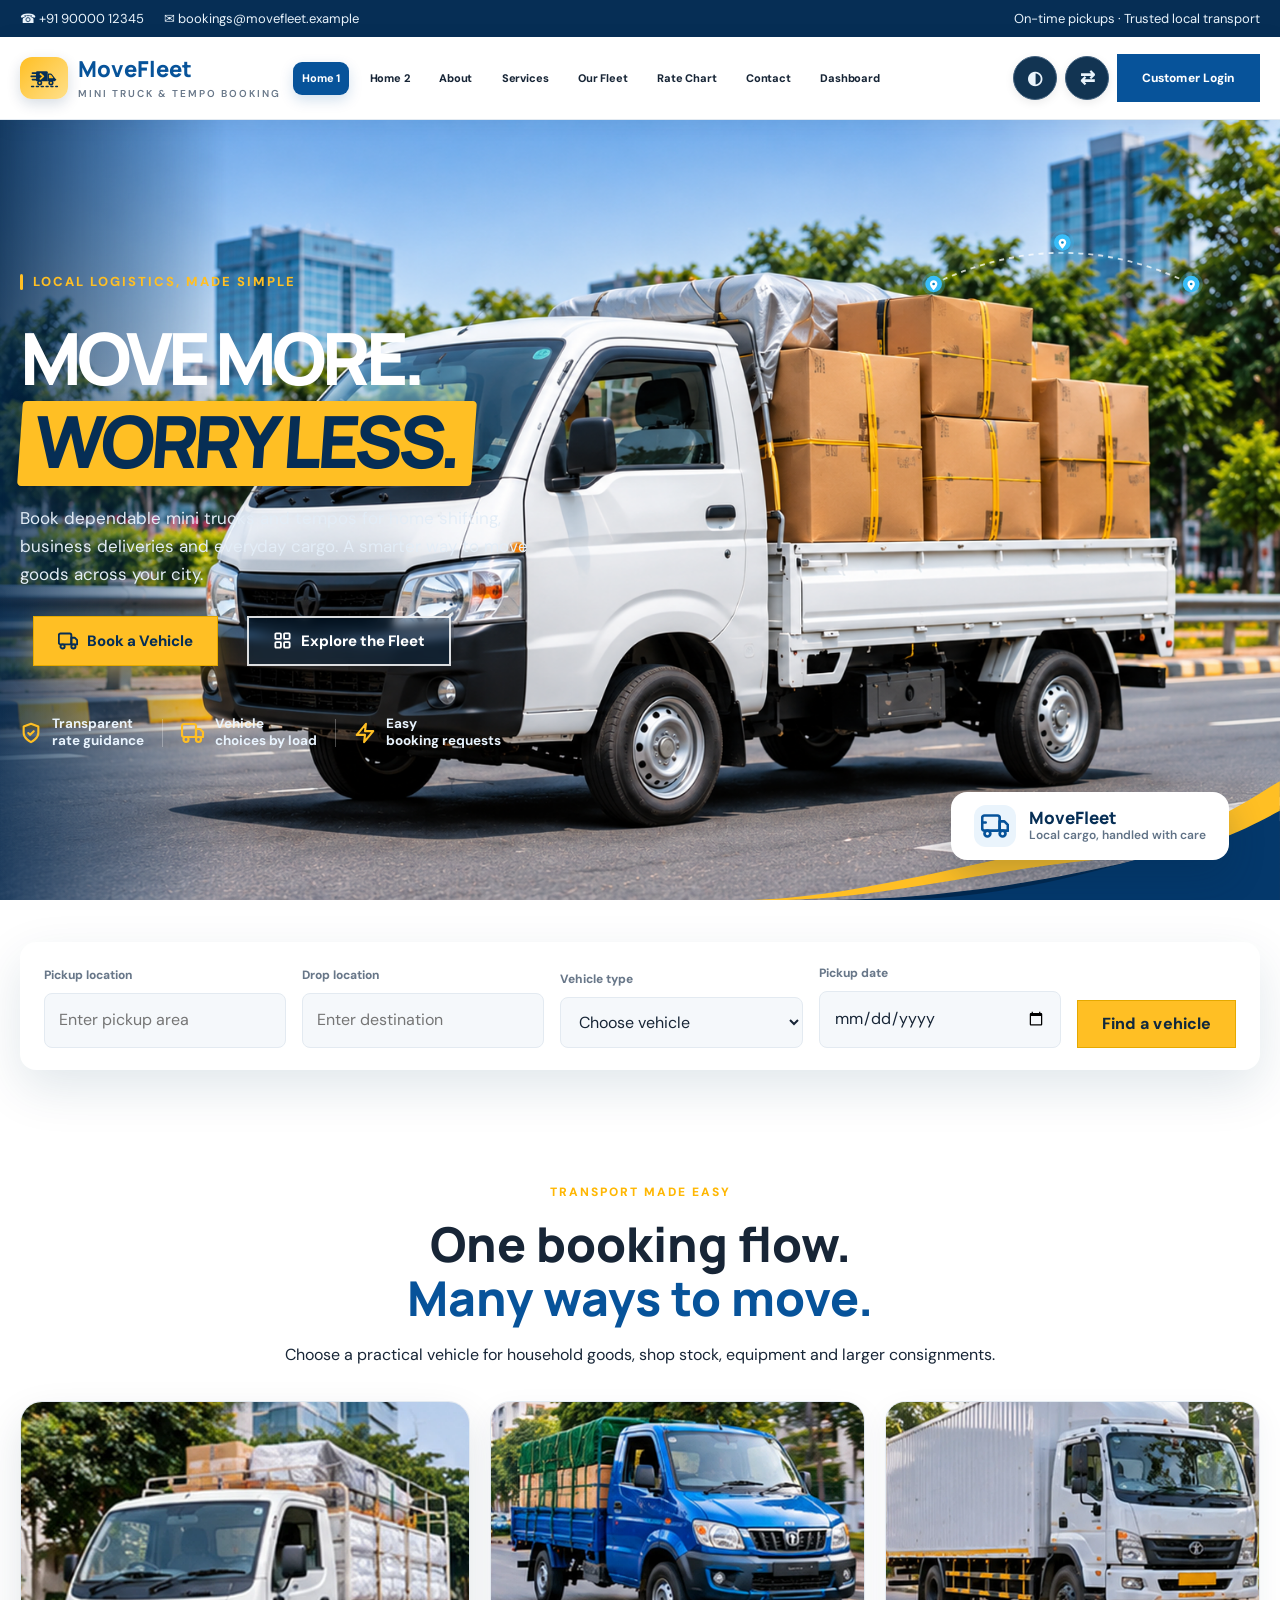
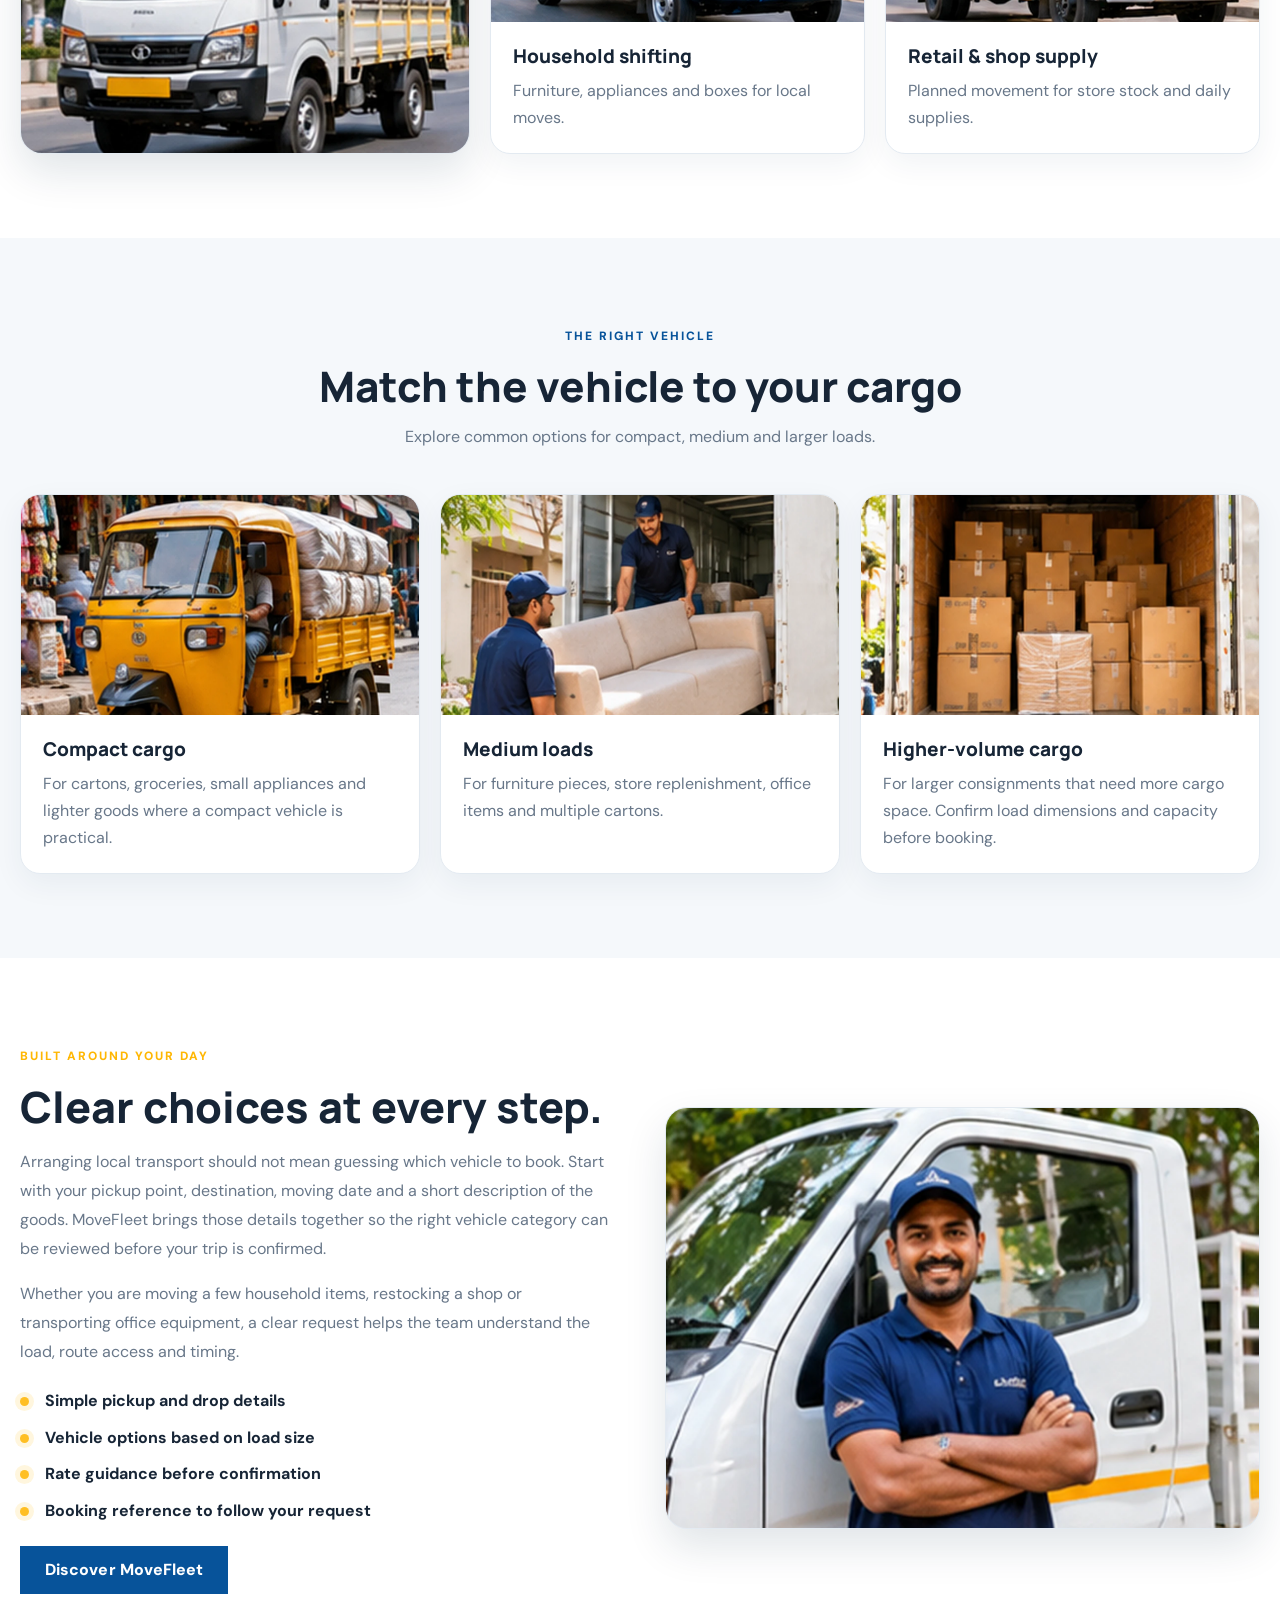
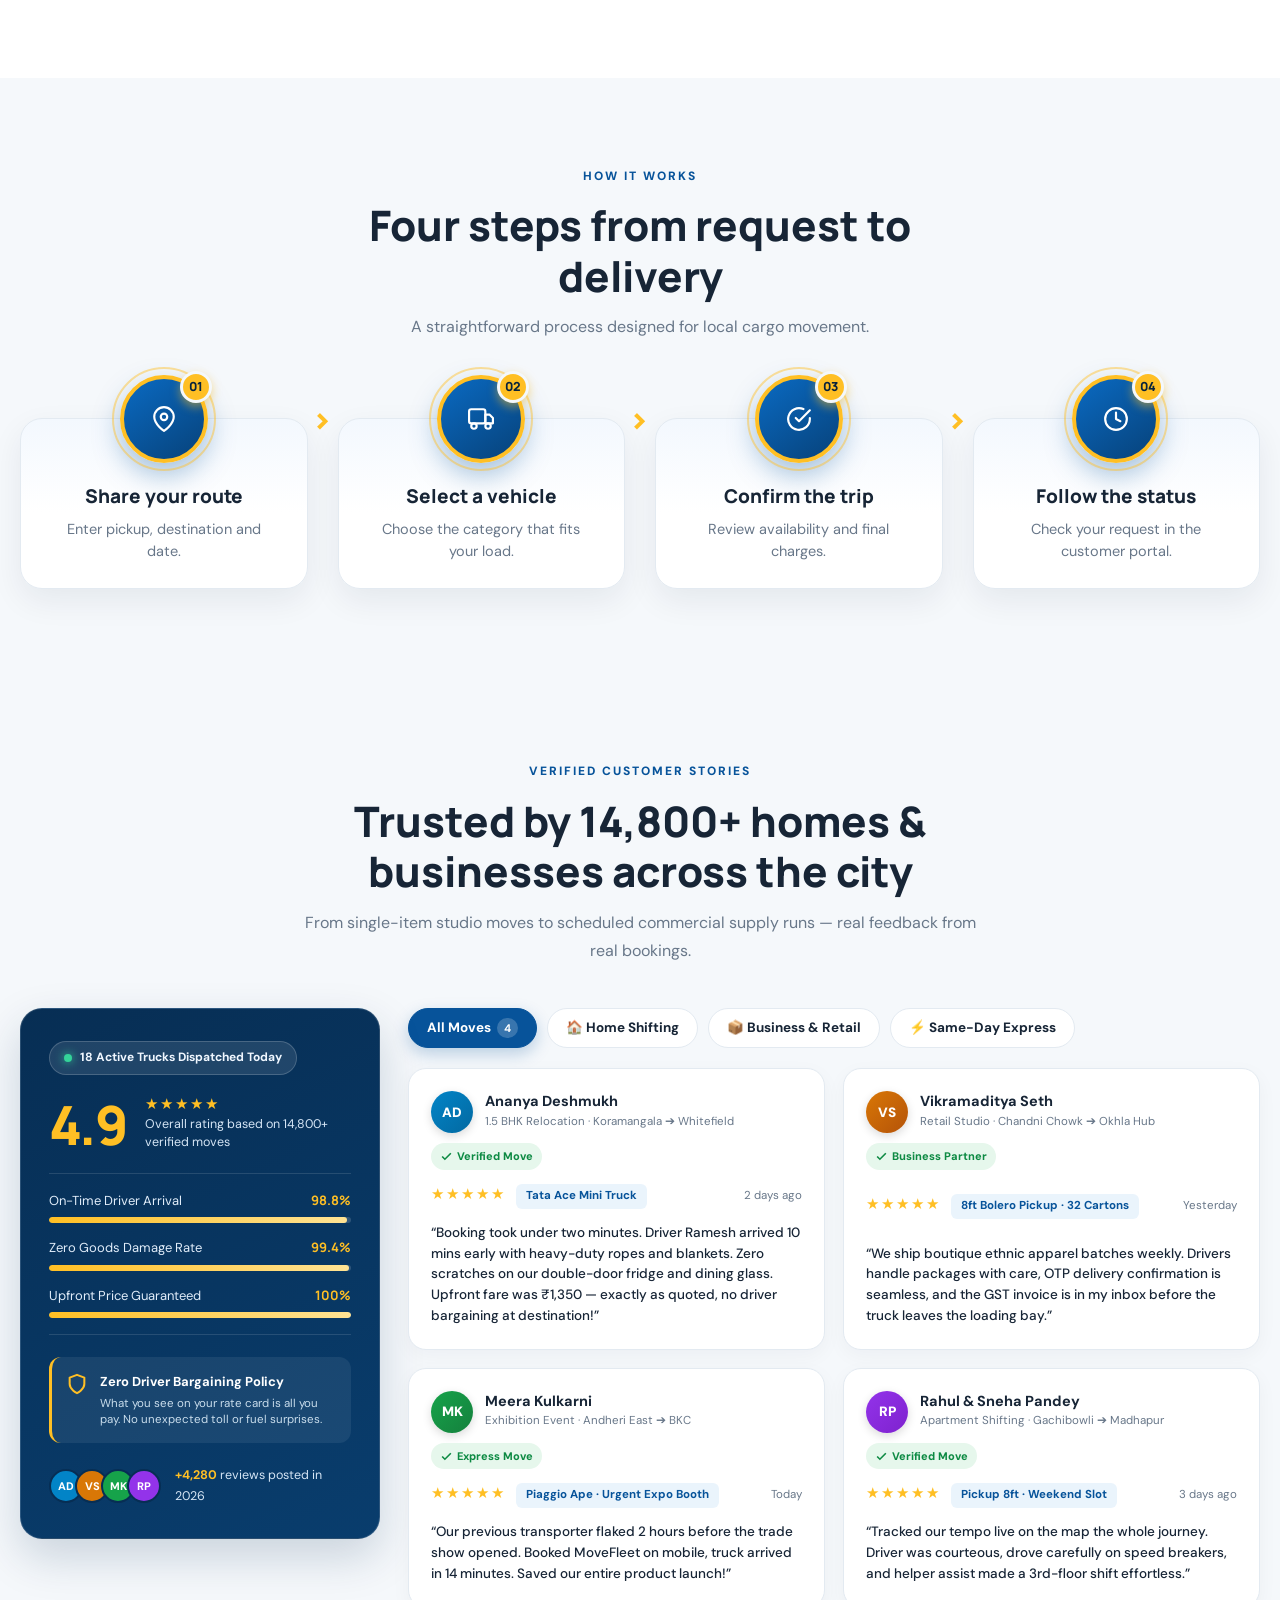
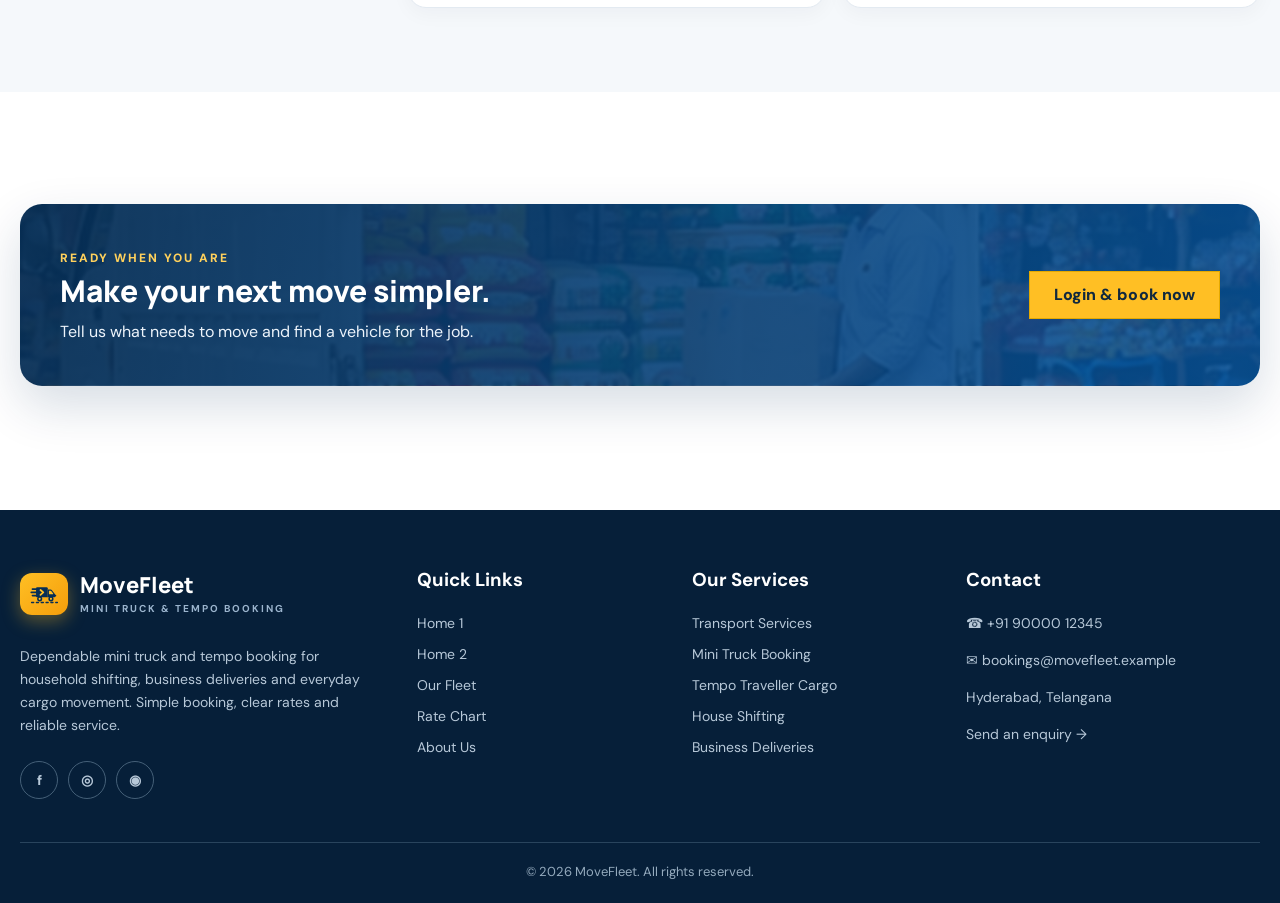
==== commit 33e40ca1: "Set MoveFleet brand logo as site favicon (SVG, PNG, and multi-res ICO)" ====
--- a/index.html
+++ b/index.html
@@ -1,6 +1,7 @@
 <!DOCTYPE html>
 
-<html lang="en"><head><meta charset="utf-8"/><meta content="width=device-width,initial-scale=1" name="viewport"/><meta content="Book mini trucks and tempos for shifting, shop deliveries and local cargo movement." name="description"/><title>Home 1 – Local Truck &amp; Tempo Booking | MoveFleet</title><link href="assets/img/favicon.png" rel="icon" type="image/png"/><link href="assets/css/style.css" rel="stylesheet"/></head><body><div class="topbar"><div class="container"><div><span>☎ +91 90000 12345</span><span>✉ bookings@movefleet.example</span></div><div>On-time pickups · Trusted local transport</div></div></div><header class="navbar"><div class="container navinner"><a class="brand" href="index.html"><span aria-hidden="true" class="brand-mark"><svg xmlns="http://www.w3.org/2000/svg" viewBox="0 0 36 32" fill="none" class="brand-logo-svg" aria-hidden="true"><path d="M3 10h4.5M1.5 14h6.5M3 18h4.5" stroke="#062e55" stroke-width="2" stroke-linecap="round"/><path d="M9.5 7.5h11a1.5 1.5 0 0 1 1.5 1.5v11H8.5a1 1 0 0 1-1-1v-10a1.5 1.5 0 0 1 1.5-1.5z" fill="#062e55"/><path d="M13 11l3.5 3-3.5 3" stroke="#ffbf24" stroke-width="2.2" stroke-linecap="round" stroke-linejoin="round"/><path d="M22 10.5h3.6a2 2 0 0 1 1.6.8l3.6 4.6a1.5 1.5 0 0 1 .6 1.1v2a1 1 0 0 1-1 1H22v-9.5z" fill="#062e55"/><path d="M23.5 12h2a1 1 0 0 1 .8.4l2.4 3.1a.5.5 0 0 1-.4.8H23.5v-4.3z" fill="#ffbf24"/><circle cx="31.5" cy="18" r="1.1" fill="#062e55"/><circle cx="12" cy="22" r="3.2" fill="#062e55"/><circle cx="12" cy="22" r="1.3" fill="#ffbf24"/><circle cx="26" cy="22" r="3.2" fill="#062e55"/><circle cx="26" cy="22" r="1.3" fill="#ffbf24"/><path d="M2 26.5h32" stroke="#062e55" stroke-width="1.8" stroke-linecap="round" stroke-dasharray="2.5 3.5"/></svg></span><span>MoveFleet<small>MINI TRUCK &amp; TEMPO BOOKING</small></span></a><nav class="navlinks"><a class="active" aria-current="page" href="index.html">Home 1</a><a href="home-2.html">Home 2</a><a href="about.html">About</a><a href="services.html">Services</a><a href="fleet.html">Our Fleet</a><a href="rates.html">Rate Chart</a><a href="contact.html">Contact</a><a href="dashboard.html">Dashboard</a></nav><div class="nav-actions"><button class="iconbtn theme-control" data-theme="" aria-label="Switch colour theme" title="Switch colour theme">◐</button><button class="iconbtn rtl-control" data-dir="" aria-label="Switch text direction" title="Switch text direction">⇄</button><a class="btn btn-blue" href="login.html">Customer Login</a></div><button aria-expanded="false" aria-label="Open menu" class="hamb">☰</button></div><div class="mobile-menu"><a class="active" aria-current="page" href="index.html">Home 1</a><a href="home-2.html">Home 2</a><a href="about.html">About</a><a href="services.html">Services</a><a href="fleet.html">Our Fleet</a><a href="rates.html">Rate Chart</a><a href="contact.html">Contact</a><a href="dashboard.html">Customer Dashboard</a><a href="login.html">Customer Login</a><div class="mobile-controls"><button class="iconbtn theme-control" data-theme="" aria-label="Switch colour theme" title="Switch colour theme">◐</button><button class="iconbtn rtl-control" data-dir="" aria-label="Switch text direction" title="Switch text direction">⇄</button></div></div></header><main>
+<html lang="en"><head><meta charset="utf-8"/><meta content="width=device-width,initial-scale=1" name="viewport"/><meta content="Book mini trucks and tempos for shifting, shop deliveries and local cargo movement." name="description"/><title>Home 1 – Local Truck &amp; Tempo Booking | MoveFleet</title><link rel="icon" type="image/svg+xml" href="assets/img/favicon.svg">
+  <link rel="icon" type="image/png" href="assets/img/favicon.png"><link href="assets/css/style.css" rel="stylesheet"/></head><body><div class="topbar"><div class="container"><div><span>☎ +91 90000 12345</span><span>✉ bookings@movefleet.example</span></div><div>On-time pickups · Trusted local transport</div></div></div><header class="navbar"><div class="container navinner"><a class="brand" href="index.html"><span aria-hidden="true" class="brand-mark"><svg xmlns="http://www.w3.org/2000/svg" viewBox="0 0 36 32" fill="none" class="brand-logo-svg" aria-hidden="true"><path d="M3 10h4.5M1.5 14h6.5M3 18h4.5" stroke="#062e55" stroke-width="2" stroke-linecap="round"/><path d="M9.5 7.5h11a1.5 1.5 0 0 1 1.5 1.5v11H8.5a1 1 0 0 1-1-1v-10a1.5 1.5 0 0 1 1.5-1.5z" fill="#062e55"/><path d="M13 11l3.5 3-3.5 3" stroke="#ffbf24" stroke-width="2.2" stroke-linecap="round" stroke-linejoin="round"/><path d="M22 10.5h3.6a2 2 0 0 1 1.6.8l3.6 4.6a1.5 1.5 0 0 1 .6 1.1v2a1 1 0 0 1-1 1H22v-9.5z" fill="#062e55"/><path d="M23.5 12h2a1 1 0 0 1 .8.4l2.4 3.1a.5.5 0 0 1-.4.8H23.5v-4.3z" fill="#ffbf24"/><circle cx="31.5" cy="18" r="1.1" fill="#062e55"/><circle cx="12" cy="22" r="3.2" fill="#062e55"/><circle cx="12" cy="22" r="1.3" fill="#ffbf24"/><circle cx="26" cy="22" r="3.2" fill="#062e55"/><circle cx="26" cy="22" r="1.3" fill="#ffbf24"/><path d="M2 26.5h32" stroke="#062e55" stroke-width="1.8" stroke-linecap="round" stroke-dasharray="2.5 3.5"/></svg></span><span>MoveFleet<small>MINI TRUCK &amp; TEMPO BOOKING</small></span></a><nav class="navlinks"><a class="active" aria-current="page" href="index.html">Home 1</a><a href="home-2.html">Home 2</a><a href="about.html">About</a><a href="services.html">Services</a><a href="fleet.html">Our Fleet</a><a href="rates.html">Rate Chart</a><a href="contact.html">Contact</a><a href="dashboard.html">Dashboard</a></nav><div class="nav-actions"><button class="iconbtn theme-control" data-theme="" aria-label="Switch colour theme" title="Switch colour theme">◐</button><button class="iconbtn rtl-control" data-dir="" aria-label="Switch text direction" title="Switch text direction">⇄</button><a class="btn btn-blue" href="login.html">Customer Login</a></div><button aria-expanded="false" aria-label="Open menu" class="hamb">☰</button></div><div class="mobile-menu"><a class="active" aria-current="page" href="index.html">Home 1</a><a href="home-2.html">Home 2</a><a href="about.html">About</a><a href="services.html">Services</a><a href="fleet.html">Our Fleet</a><a href="rates.html">Rate Chart</a><a href="contact.html">Contact</a><a href="dashboard.html">Customer Dashboard</a><a href="login.html">Customer Login</a><div class="mobile-controls"><button class="iconbtn theme-control" data-theme="" aria-label="Switch colour theme" title="Switch colour theme">◐</button><button class="iconbtn rtl-control" data-dir="" aria-label="Switch text direction" title="Switch text direction">⇄</button></div></div></header><main>
 <section class="hero hero-premium">
   <!-- Tempo and its background photo ONLY image -->
   <div class="hero-truck-wrap" aria-hidden="true">
--- a/assets/css/style.css
+++ b/assets/css/style.css
@@ -977,10 +977,10 @@
 /* ==========================================================================
    Home 1: Verified Customer Stories Bento Hub
    ========================================================================== */
-.home1-reviews{background:var(--surface);position:relative}
-.h1-review-bento{display:grid;grid-template-columns:360px 1fr;gap:28px;align-items:start;margin-top:14px}
-
-.h1-trust-card{background:linear-gradient(155deg,#072e54 0%,#093d6d 100%);color:#fff;border-radius:22px;padding:32px 28px;border:1px solid rgba(255,255,255,.14);box-shadow:0 18px 45px rgba(7,46,84,.18);display:flex;flex-direction:column;gap:22px}
+.home1-reviews{background:var(--surface);position:relative;overflow-x:clip;max-width:100%}
+.h1-review-bento{display:grid;grid-template-columns:360px minmax(0, 1fr);gap:28px;align-items:start;margin-top:14px;width:100%;box-sizing:border-box}
+
+.h1-trust-card{background:linear-gradient(155deg,#072e54 0%,#093d6d 100%);color:#fff;border-radius:22px;padding:32px 28px;border:1px solid rgba(255,255,255,.14);box-shadow:0 18px 45px rgba(7,46,84,.18);display:flex;flex-direction:column;gap:22px;box-sizing:border-box}
 .trust-badge-pill{display:inline-flex;align-items:center;gap:8px;background:rgba(255,255,255,.1);border:1px solid rgba(255,255,255,.18);border-radius:30px;padding:6px 14px;font-size:12px;font-weight:700;color:#f0f7ff;width:fit-content}
 .live-dot{width:8px;height:8px;border-radius:50%;background:#34d399;box-shadow:0 0 10px #34d399;display:inline-block;animation:pulse-live 1.8s infinite}
 @keyframes pulse-live{0%,100%{transform:scale(.9);opacity:.8}50%{transform:scale(1.25);opacity:1}}
@@ -1011,7 +1011,7 @@
 .trust-avatars-row strong{color:#ffbf24}
 
 /* Right Column Filter & Stories Grid */
-.h1-feed-col{display:flex;flex-direction:column}
+.h1-feed-col{display:flex;flex-direction:column;min-width:0;width:100%}
 .h1-feed-filters{display:flex;gap:10px;flex-wrap:wrap;margin-bottom:20px}
 .filter-chip{background:var(--paper);border:1px solid var(--line);border-radius:30px;padding:8px 18px;font-size:13.5px;font-weight:700;color:var(--ink);cursor:pointer;transition:all .2s ease;display:inline-flex;align-items:center;gap:6px}
 .filter-chip:hover{border-color:var(--blue);color:var(--blue)}
@@ -1019,21 +1019,21 @@
 .filter-chip .chip-count{background:rgba(255,255,255,.2);padding:1px 7px;border-radius:20px;font-size:11px}
 .filter-chip:not(.active) .chip-count{background:var(--sky);color:var(--blue)}
 
-.h1-stories-grid{display:grid;grid-template-columns:1fr 1fr;gap:18px}
-.h1-story-card{background:var(--paper);border:1px solid var(--line);border-radius:18px;padding:22px;display:flex;flex-direction:column;justify-content:space-between;gap:14px;box-shadow:0 6px 20px rgba(8,34,60,.04);transition:all .25s ease}
+.h1-stories-grid{display:grid;grid-template-columns:repeat(2, minmax(0, 1fr));gap:18px;width:100%;min-width:0}
+.h1-story-card{background:var(--paper);border:1px solid var(--line);border-radius:18px;padding:22px;display:flex;flex-direction:column;justify-content:space-between;gap:14px;box-shadow:0 6px 20px rgba(8,34,60,.04);transition:all .25s ease;min-width:0;box-sizing:border-box}
 .h1-story-card:hover{transform:translateY(-4px);box-shadow:0 14px 32px rgba(8,34,60,.1);border-color:rgba(7,83,154,.3)}
 
-.story-card-top{display:flex;justify-content:space-between;align-items:flex-start;gap:10px}
-.user-meta{display:flex;align-items:center;gap:12px}
+.story-card-top{display:flex;justify-content:space-between;align-items:flex-start;gap:10px;flex-wrap:wrap;min-width:0}
+.user-meta{display:flex;align-items:center;gap:12px;min-width:0;flex:1 1 auto}
 .user-avatar{width:42px!important;height:42px!important;min-width:42px!important;max-width:42px!important;min-height:42px!important;max-height:42px!important;flex:0 0 42px!important;align-self:center!important;border-radius:50%!important;aspect-ratio:1 / 1!important;display:flex!important;align-items:center!important;justify-content:center!important;font-weight:900!important;font-size:13.5px!important;line-height:1!important;text-align:center!important;color:#fff!important;box-shadow:0 3px 10px rgba(0,0,0,.15)!important;overflow:hidden!important;box-sizing:border-box!important}
 .av-blue{background:linear-gradient(135deg,#0284c7,#0369a1)}
 .av-gold{background:linear-gradient(135deg,#d97706,#b45309)}
 .av-green{background:linear-gradient(135deg,#16a34a,#15803d)}
 .av-purple{background:linear-gradient(135deg,#9333ea,#7e22ce)}
-.user-meta strong{display:block;font-size:14.5px;color:var(--ink);line-height:1.2}
-.user-sub{display:block;font-size:11.5px;color:var(--muted);margin-top:2px}
-
-.story-badge-verified{display:inline-flex;align-items:center;gap:4px;background:#e6f7ec;color:#0d8a43;font-size:11px;font-weight:800;padding:4px 9px;border-radius:20px;white-space:nowrap}
+.user-meta strong{display:block;font-size:14.5px;color:var(--ink);line-height:1.2;word-break:break-word}
+.user-sub{display:block;font-size:11.5px;color:var(--muted);margin-top:2px;word-break:break-word}
+
+.story-badge-verified{display:inline-flex;align-items:center;gap:4px;background:#e6f7ec;color:#0d8a43;font-size:11px;font-weight:800;padding:4px 9px;border-radius:20px;white-space:nowrap;flex-shrink:0}
 body.dark .story-badge-verified{background:rgba(13,138,67,.2);color:#4ade80}
 
 .story-rating-row{display:flex;align-items:center;gap:10px;flex-wrap:wrap}
@@ -1053,11 +1053,44 @@
 body.dark .filter-chip.active{background:#ffbf24;color:#08223c;border-color:#ffbf24}
 body.dark .filter-chip.active .chip-count{background:rgba(8,34,60,.2);color:#08223c}
 
-@media(max-width:960px){
- .h1-review-bento{grid-template-columns:1fr}
+/* Tablet & iPad Pro (1024px) Layout: Zero Overflow, Balanced Grid */
+@media(max-width:1100px){
+ .h1-review-bento{grid-template-columns:1fr!important;gap:26px!important;width:100%!important;max-width:100%!important}
+ .h1-feed-col{width:100%!important;max-width:100%!important;min-width:0!important}
+ .h1-stories-grid{grid-template-columns:repeat(2, minmax(0, 1fr))!important;gap:18px!important;width:100%!important;max-width:100%!important}
+}
+@media(min-width:641px) and (max-width:1100px){
+ .h1-trust-card{
+   display:grid!important;
+   grid-template-columns:1fr 1fr!important;
+   gap:18px 30px!important;
+   align-items:center!important;
+   padding:28px 30px!important;
+ }
+ .trust-badge-pill{
+   grid-column:1 / -1!important;
+   margin-bottom:2px!important;
+ }
+ .trust-score-hero{
+   grid-column:1 / 2!important;
+ }
+ .trust-metrics-list{
+   grid-column:2 / 3!important;
+   grid-row:2 / 4!important;
+   padding:0!important;
+   border:none!important;
+ }
+ .trust-guarantee-box{
+   grid-column:1 / 2!important;
+ }
+ .trust-avatars-row{
+   grid-column:1 / -1!important;
+   border-top:1px solid rgba(255,255,255,.12)!important;
+   padding-top:14px!important;
+ }
 }
 @media(max-width:640px){
- .h1-stories-grid{grid-template-columns:1fr}
+ .h1-stories-grid{grid-template-columns:1fr!important}
 }
 
 /* ==========================================================================
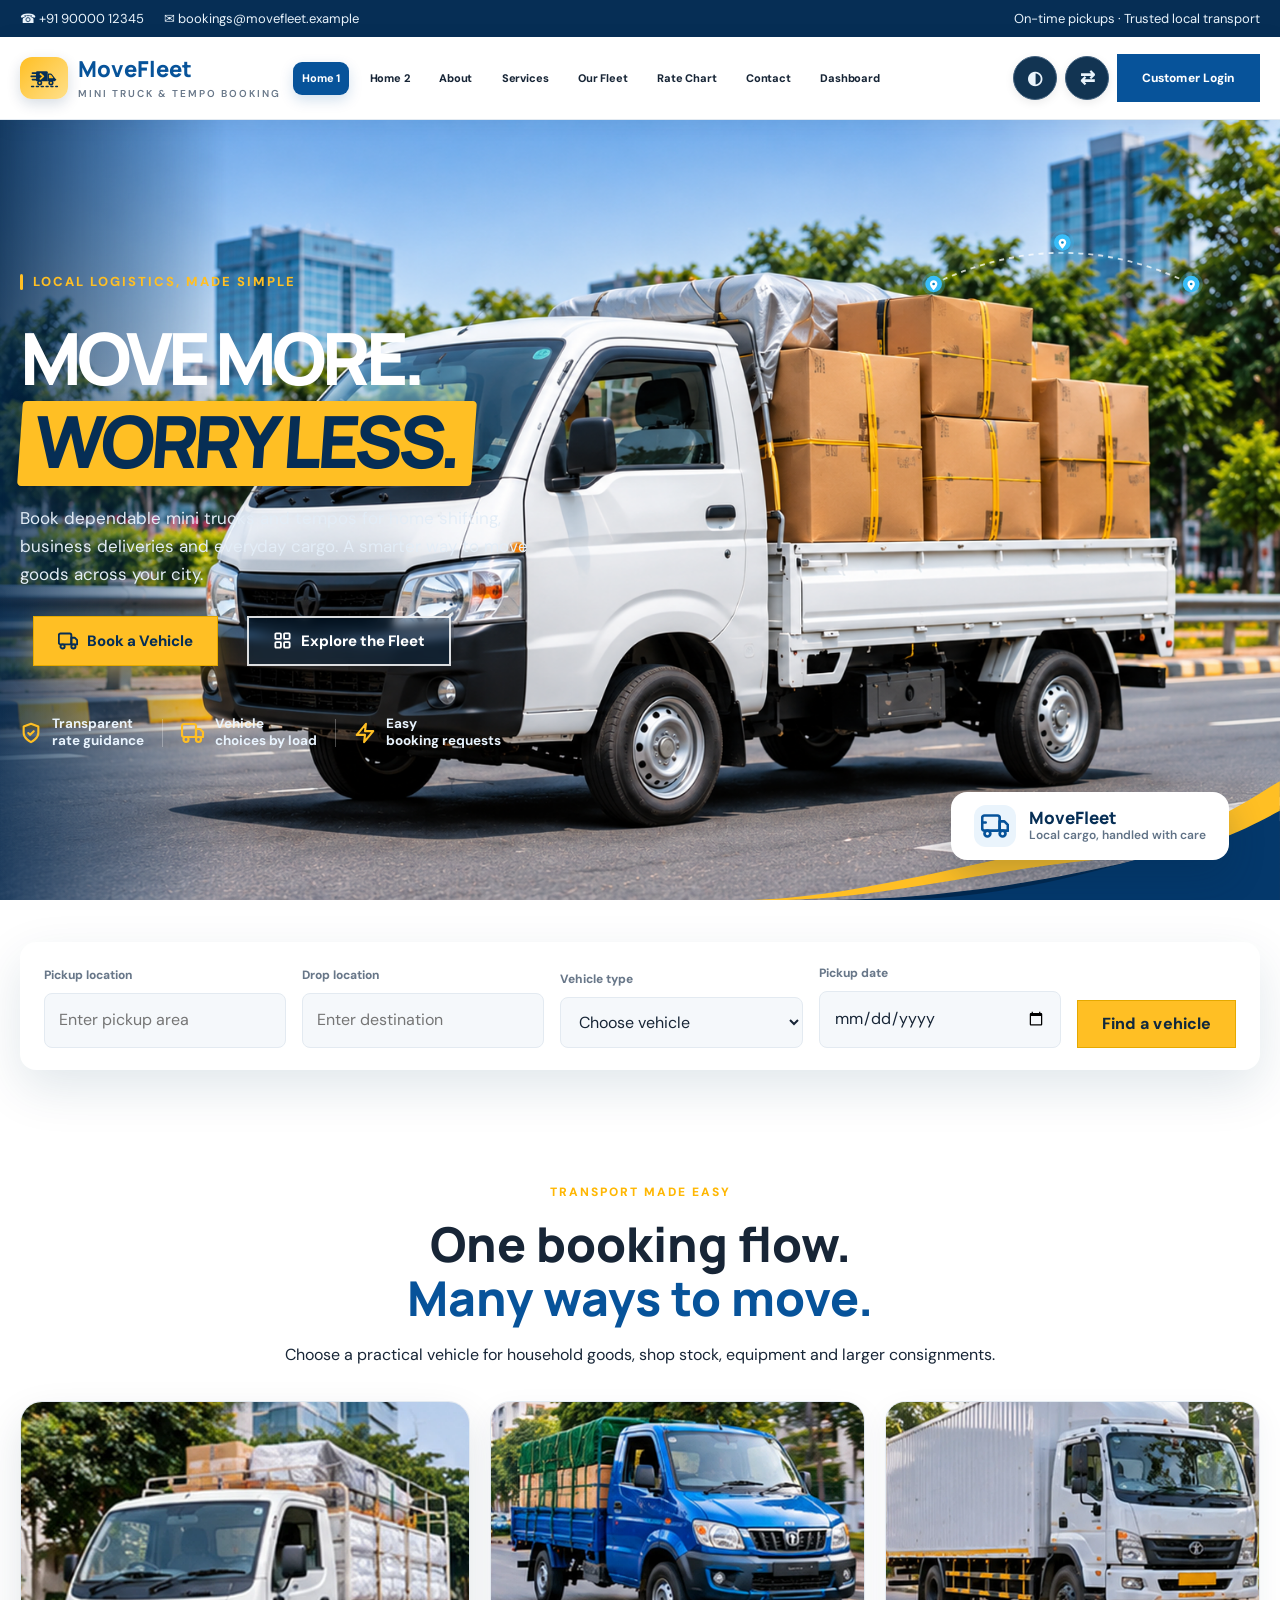
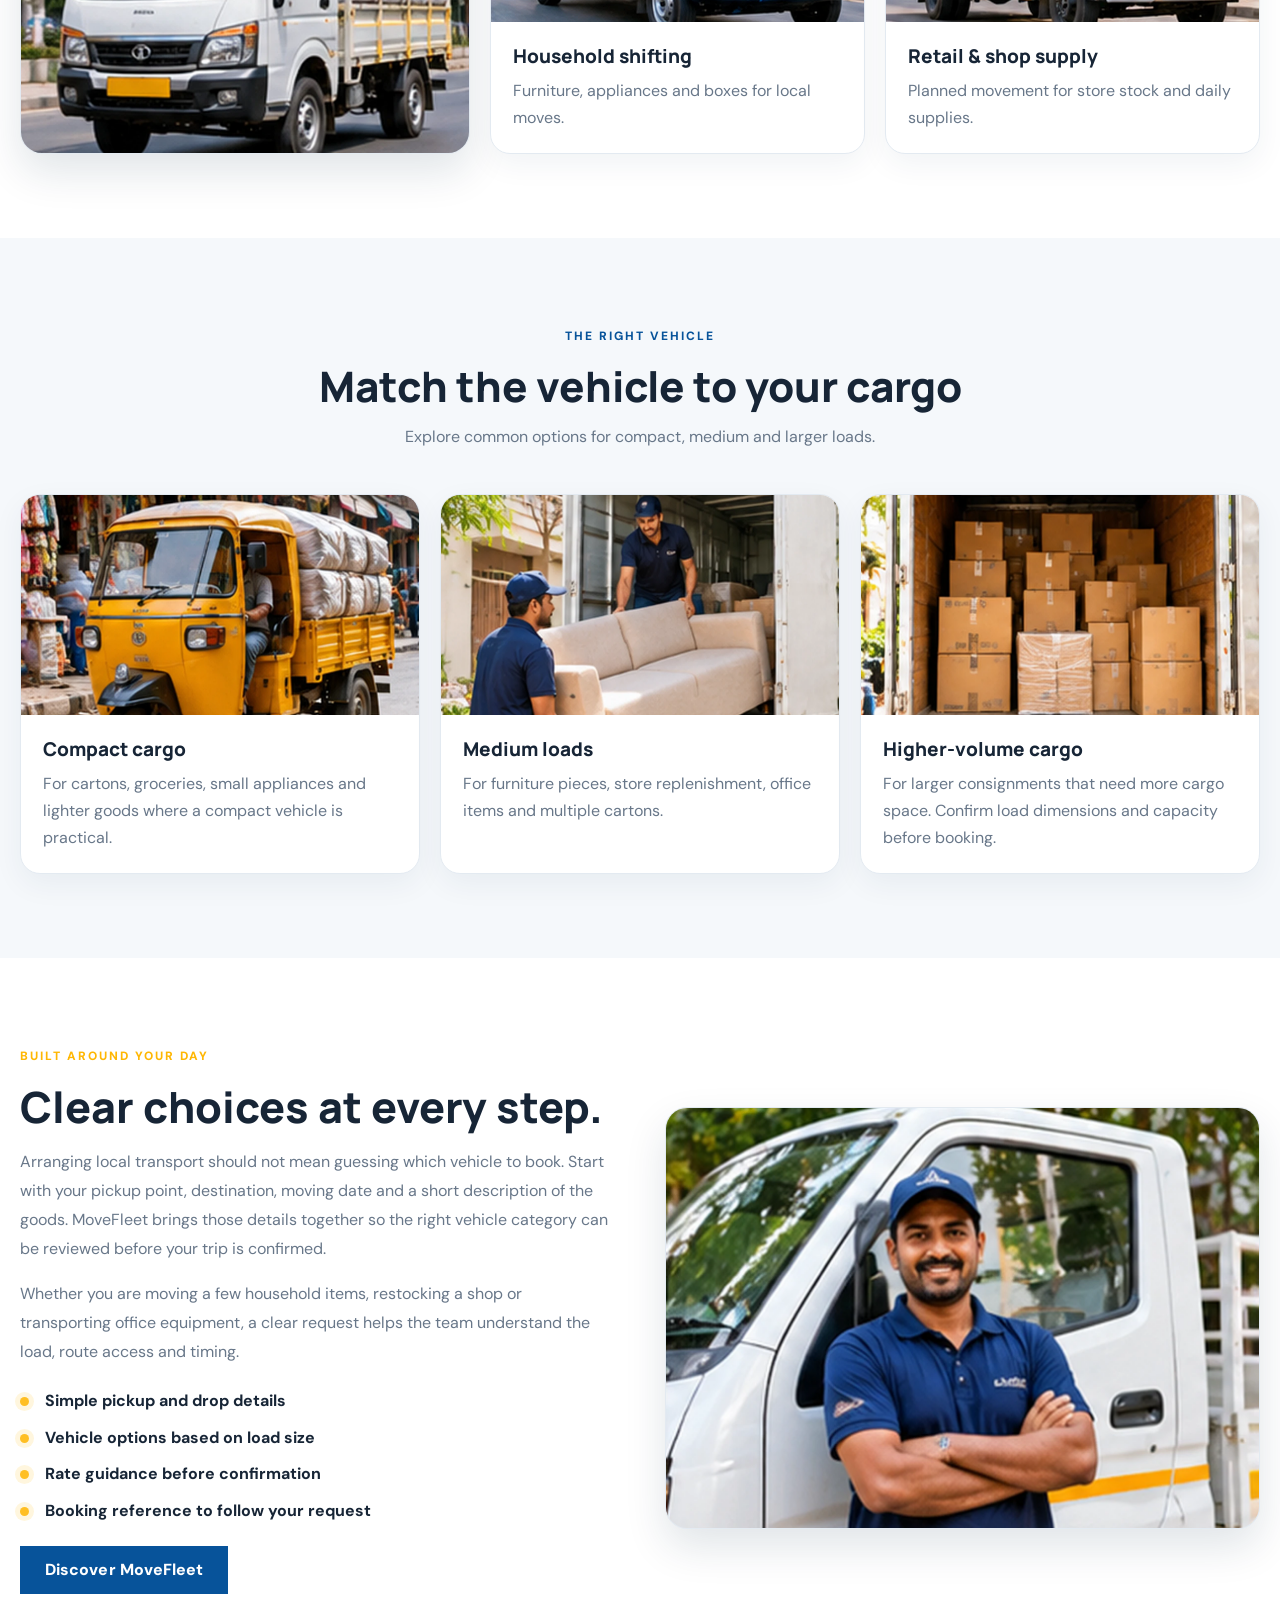
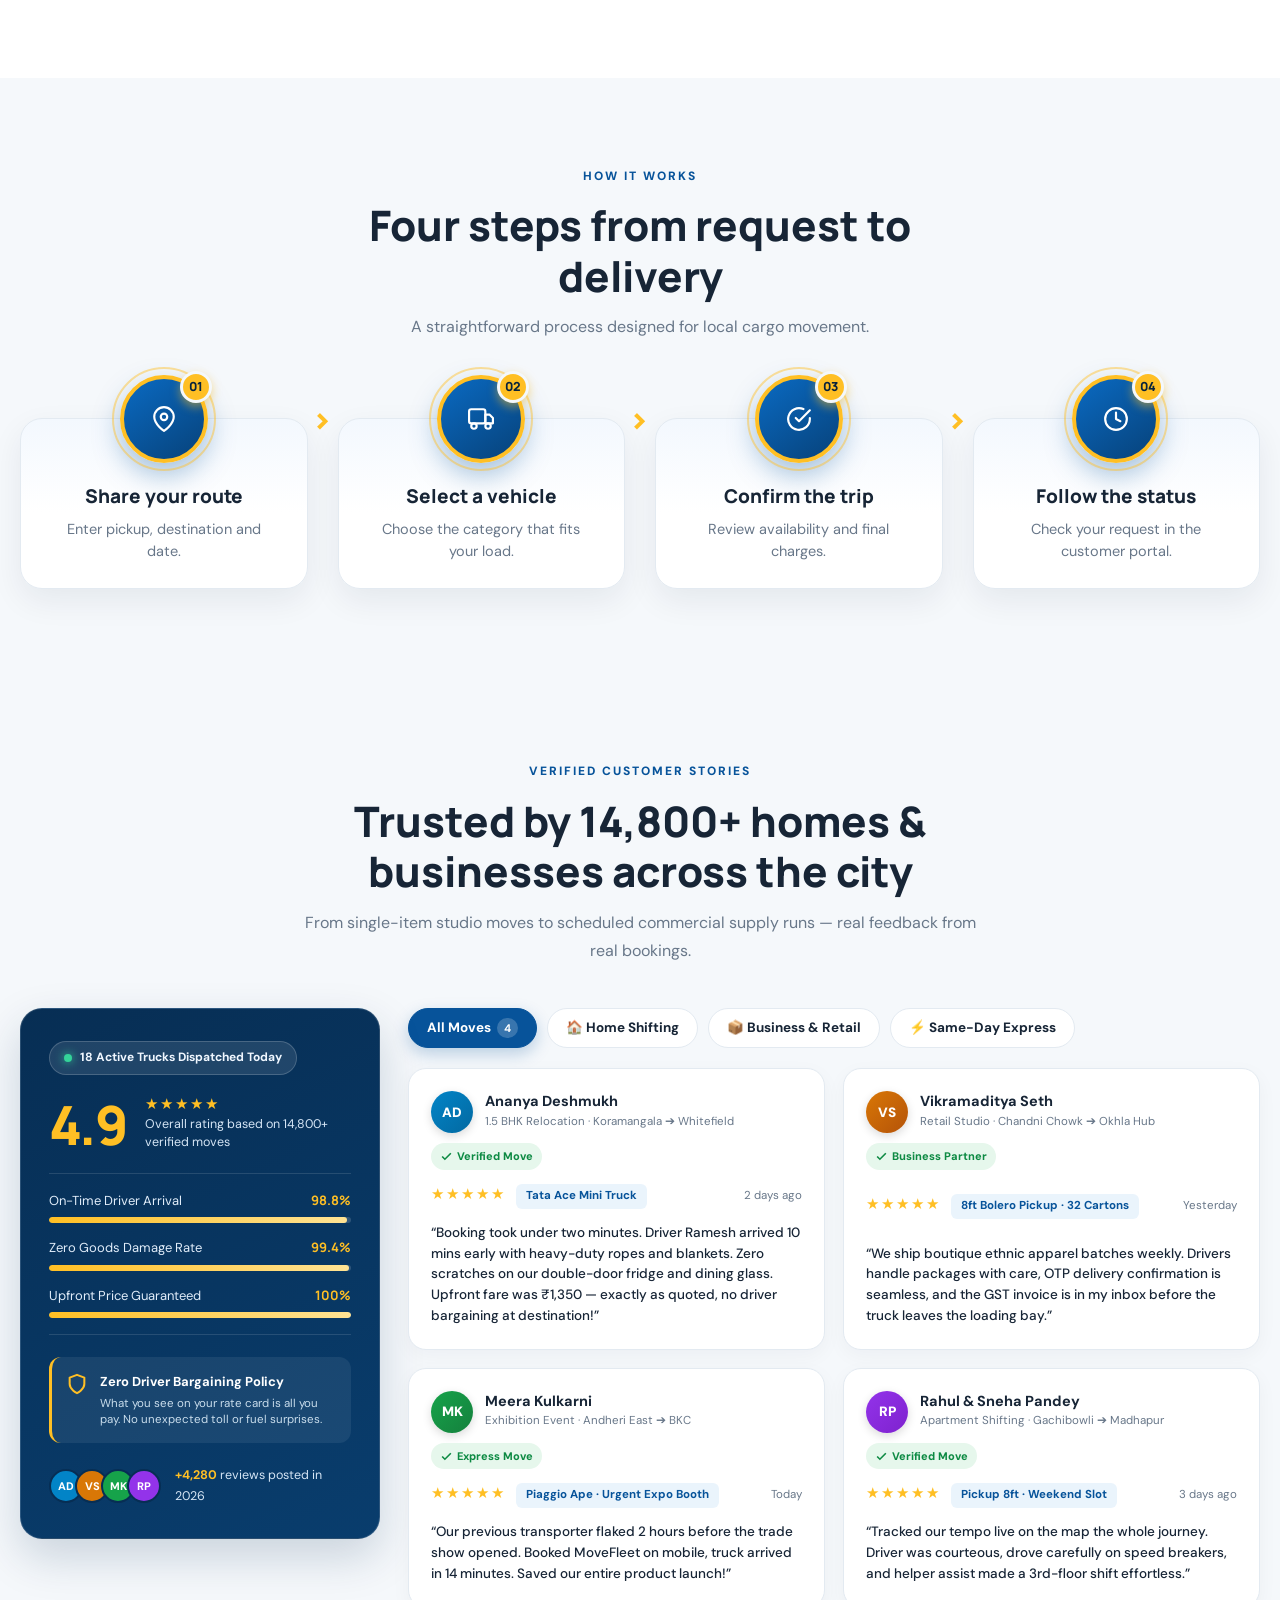
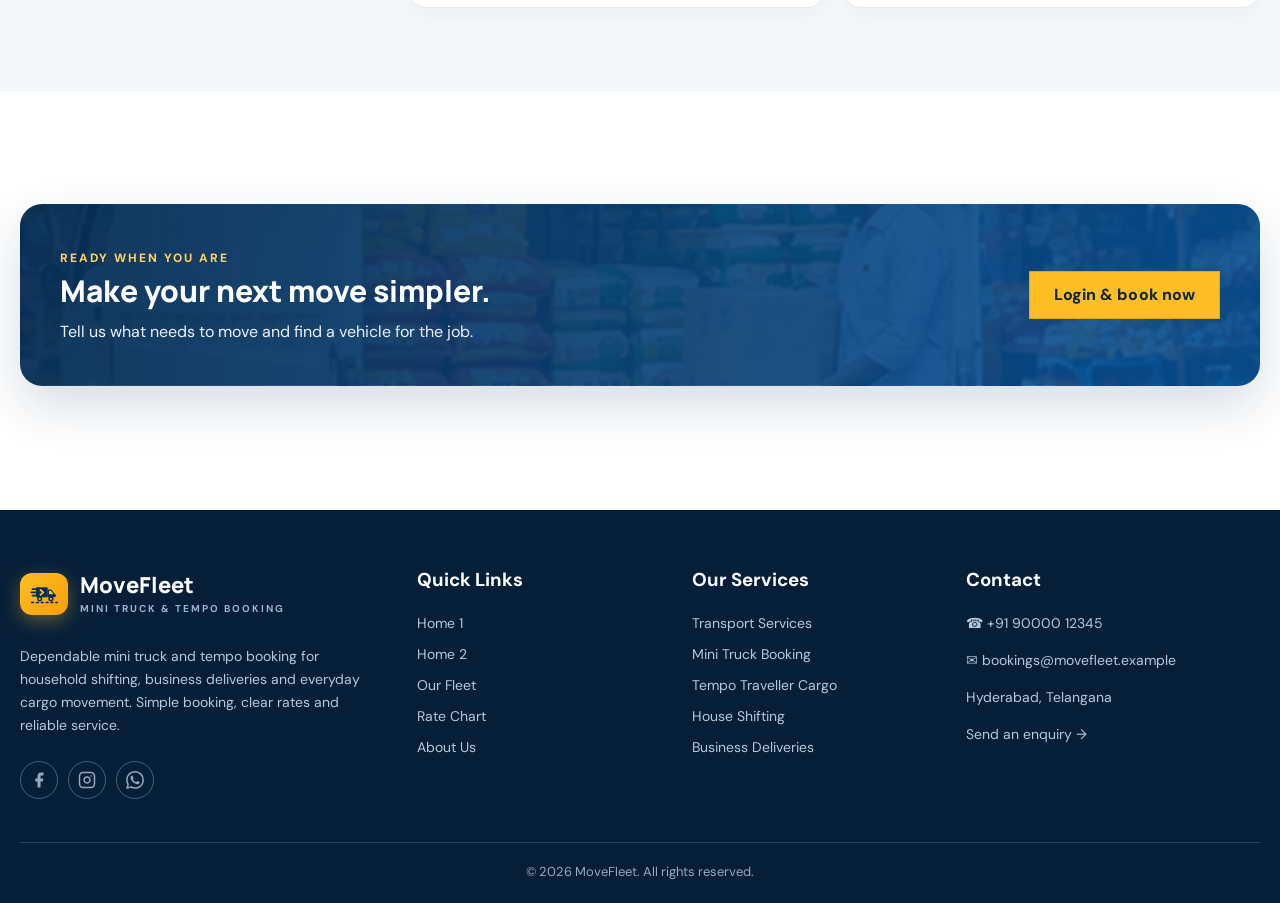
==== commit e9b186c6: "Replace footer text social icons with clean SVG icons for Facebook, Instagram, and WhatsApp" ====
--- a/index.html
+++ b/index.html
@@ -1,4 +1,4 @@
-<!DOCTYPE html>
+﻿<!DOCTYPE html>
 
 <html lang="en"><head><meta charset="utf-8"/><meta content="width=device-width,initial-scale=1" name="viewport"/><meta content="Book mini trucks and tempos for shifting, shop deliveries and local cargo movement." name="description"/><title>Home 1 – Local Truck &amp; Tempo Booking | MoveFleet</title><link rel="icon" type="image/svg+xml" href="assets/img/favicon.svg">
   <link rel="icon" type="image/png" href="assets/img/favicon.png"><link href="assets/css/style.css" rel="stylesheet"/></head><body><div class="topbar"><div class="container"><div><span>☎ +91 90000 12345</span><span>✉ bookings@movefleet.example</span></div><div>On-time pickups · Trusted local transport</div></div></div><header class="navbar"><div class="container navinner"><a class="brand" href="index.html"><span aria-hidden="true" class="brand-mark"><svg xmlns="http://www.w3.org/2000/svg" viewBox="0 0 36 32" fill="none" class="brand-logo-svg" aria-hidden="true"><path d="M3 10h4.5M1.5 14h6.5M3 18h4.5" stroke="#062e55" stroke-width="2" stroke-linecap="round"/><path d="M9.5 7.5h11a1.5 1.5 0 0 1 1.5 1.5v11H8.5a1 1 0 0 1-1-1v-10a1.5 1.5 0 0 1 1.5-1.5z" fill="#062e55"/><path d="M13 11l3.5 3-3.5 3" stroke="#ffbf24" stroke-width="2.2" stroke-linecap="round" stroke-linejoin="round"/><path d="M22 10.5h3.6a2 2 0 0 1 1.6.8l3.6 4.6a1.5 1.5 0 0 1 .6 1.1v2a1 1 0 0 1-1 1H22v-9.5z" fill="#062e55"/><path d="M23.5 12h2a1 1 0 0 1 .8.4l2.4 3.1a.5.5 0 0 1-.4.8H23.5v-4.3z" fill="#ffbf24"/><circle cx="31.5" cy="18" r="1.1" fill="#062e55"/><circle cx="12" cy="22" r="3.2" fill="#062e55"/><circle cx="12" cy="22" r="1.3" fill="#ffbf24"/><circle cx="26" cy="22" r="3.2" fill="#062e55"/><circle cx="26" cy="22" r="1.3" fill="#ffbf24"/><path d="M2 26.5h32" stroke="#062e55" stroke-width="1.8" stroke-linecap="round" stroke-dasharray="2.5 3.5"/></svg></span><span>MoveFleet<small>MINI TRUCK &amp; TEMPO BOOKING</small></span></a><nav class="navlinks"><a class="active" aria-current="page" href="index.html">Home 1</a><a href="home-2.html">Home 2</a><a href="about.html">About</a><a href="services.html">Services</a><a href="fleet.html">Our Fleet</a><a href="rates.html">Rate Chart</a><a href="contact.html">Contact</a><a href="dashboard.html">Dashboard</a></nav><div class="nav-actions"><button class="iconbtn theme-control" data-theme="" aria-label="Switch colour theme" title="Switch colour theme">◐</button><button class="iconbtn rtl-control" data-dir="" aria-label="Switch text direction" title="Switch text direction">⇄</button><a class="btn btn-blue" href="login.html">Customer Login</a></div><button aria-expanded="false" aria-label="Open menu" class="hamb">☰</button></div><div class="mobile-menu"><a class="active" aria-current="page" href="index.html">Home 1</a><a href="home-2.html">Home 2</a><a href="about.html">About</a><a href="services.html">Services</a><a href="fleet.html">Our Fleet</a><a href="rates.html">Rate Chart</a><a href="contact.html">Contact</a><a href="dashboard.html">Customer Dashboard</a><a href="login.html">Customer Login</a><div class="mobile-controls"><button class="iconbtn theme-control" data-theme="" aria-label="Switch colour theme" title="Switch colour theme">◐</button><button class="iconbtn rtl-control" data-dir="" aria-label="Switch text direction" title="Switch text direction">⇄</button></div></div></header><main>
@@ -277,4 +277,4 @@
     </div>
   </div>
 </section>
-<section class="section"><div class="container"><div class="cta-band reveal" style="background-image:linear-gradient(105deg,rgba(6,46,85,.94),rgba(7,83,154,.88)),url(assets/img/transport-photo-49.webp);background-size:cover;background-position:center"><div><span class="eyebrow">READY WHEN YOU ARE</span><h2>Make your next move simpler.</h2><p>Tell us what needs to move and find a vehicle for the job.</p></div><a class="btn btn-primary" href="login.html">Login &amp; book now</a></div></div></section></main><footer class="footer"><div class="container"><div class="footer-grid"><div><a class="brand footer-brand" href="index.html"><span aria-hidden="true" class="brand-mark"><svg xmlns="http://www.w3.org/2000/svg" viewBox="0 0 36 32" fill="none" class="brand-logo-svg" aria-hidden="true"><path d="M3 10h4.5M1.5 14h6.5M3 18h4.5" stroke="#062e55" stroke-width="2" stroke-linecap="round"/><path d="M9.5 7.5h11a1.5 1.5 0 0 1 1.5 1.5v11H8.5a1 1 0 0 1-1-1v-10a1.5 1.5 0 0 1 1.5-1.5z" fill="#062e55"/><path d="M13 11l3.5 3-3.5 3" stroke="#ffbf24" stroke-width="2.2" stroke-linecap="round" stroke-linejoin="round"/><path d="M22 10.5h3.6a2 2 0 0 1 1.6.8l3.6 4.6a1.5 1.5 0 0 1 .6 1.1v2a1 1 0 0 1-1 1H22v-9.5z" fill="#062e55"/><path d="M23.5 12h2a1 1 0 0 1 .8.4l2.4 3.1a.5.5 0 0 1-.4.8H23.5v-4.3z" fill="#ffbf24"/><circle cx="31.5" cy="18" r="1.1" fill="#062e55"/><circle cx="12" cy="22" r="3.2" fill="#062e55"/><circle cx="12" cy="22" r="1.3" fill="#ffbf24"/><circle cx="26" cy="22" r="3.2" fill="#062e55"/><circle cx="26" cy="22" r="1.3" fill="#ffbf24"/><path d="M2 26.5h32" stroke="#062e55" stroke-width="1.8" stroke-linecap="round" stroke-dasharray="2.5 3.5"/></svg></span><span>MoveFleet<small>MINI TRUCK &amp; TEMPO BOOKING</small></span></a><p>Dependable mini truck and tempo booking for household shifting, business deliveries and everyday cargo movement. Simple booking, clear rates and reliable service.</p><div class="socials"><a aria-label="Facebook" href="#">f</a><a aria-label="Instagram" href="#">◎</a><a aria-label="WhatsApp" href="#">◉</a></div></div><div><h3>Quick Links</h3><a class="active" aria-current="page" href="index.html">Home 1</a><a href="home-2.html">Home 2</a><a href="fleet.html">Our Fleet</a><a href="rates.html">Rate Chart</a><a href="about.html">About Us</a></div><div><h3>Our Services</h3><a href="services.html">Transport Services</a><a href="fleet.html">Mini Truck Booking</a><a href="fleet.html">Tempo Traveller Cargo</a><a href="fleet.html">House Shifting</a><a href="fleet.html">Business Deliveries</a></div><div><h3>Contact</h3><p>☎ +91 90000 12345</p><p>✉ bookings@movefleet.example</p><p>Hyderabad, Telangana</p><a href="contact.html">Send an enquiry →</a></div></div><div class="copyright">© 2026 MoveFleet. All rights reserved.</div></div></footer><script src="assets/js/app.js"></script></body></html>+<section class="section"><div class="container"><div class="cta-band reveal" style="background-image:linear-gradient(105deg,rgba(6,46,85,.94),rgba(7,83,154,.88)),url(assets/img/transport-photo-49.webp);background-size:cover;background-position:center"><div><span class="eyebrow">READY WHEN YOU ARE</span><h2>Make your next move simpler.</h2><p>Tell us what needs to move and find a vehicle for the job.</p></div><a class="btn btn-primary" href="login.html">Login &amp; book now</a></div></div></section></main><footer class="footer"><div class="container"><div class="footer-grid"><div><a class="brand footer-brand" href="index.html"><span aria-hidden="true" class="brand-mark"><svg xmlns="http://www.w3.org/2000/svg" viewBox="0 0 36 32" fill="none" class="brand-logo-svg" aria-hidden="true"><path d="M3 10h4.5M1.5 14h6.5M3 18h4.5" stroke="#062e55" stroke-width="2" stroke-linecap="round"/><path d="M9.5 7.5h11a1.5 1.5 0 0 1 1.5 1.5v11H8.5a1 1 0 0 1-1-1v-10a1.5 1.5 0 0 1 1.5-1.5z" fill="#062e55"/><path d="M13 11l3.5 3-3.5 3" stroke="#ffbf24" stroke-width="2.2" stroke-linecap="round" stroke-linejoin="round"/><path d="M22 10.5h3.6a2 2 0 0 1 1.6.8l3.6 4.6a1.5 1.5 0 0 1 .6 1.1v2a1 1 0 0 1-1 1H22v-9.5z" fill="#062e55"/><path d="M23.5 12h2a1 1 0 0 1 .8.4l2.4 3.1a.5.5 0 0 1-.4.8H23.5v-4.3z" fill="#ffbf24"/><circle cx="31.5" cy="18" r="1.1" fill="#062e55"/><circle cx="12" cy="22" r="3.2" fill="#062e55"/><circle cx="12" cy="22" r="1.3" fill="#ffbf24"/><circle cx="26" cy="22" r="3.2" fill="#062e55"/><circle cx="26" cy="22" r="1.3" fill="#ffbf24"/><path d="M2 26.5h32" stroke="#062e55" stroke-width="1.8" stroke-linecap="round" stroke-dasharray="2.5 3.5"/></svg></span><span>MoveFleet<small>MINI TRUCK &amp; TEMPO BOOKING</small></span></a><p>Dependable mini truck and tempo booking for household shifting, business deliveries and everyday cargo movement. Simple booking, clear rates and reliable service.</p><div class="socials"><a aria-label="Facebook" href="#" target="_blank" rel="noopener"><svg xmlns="http://www.w3.org/2000/svg" width="18" height="18" viewBox="0 0 24 24" fill="currentColor" aria-hidden="true"><path d="M18 2h-3a5 5 0 0 0-5 5v3H7v4h3v8h4v-8h3l1-4h-4V7a1 1 0 0 1 1-1h3z"/></svg></a><a aria-label="Instagram" href="#" target="_blank" rel="noopener"><svg xmlns="http://www.w3.org/2000/svg" width="18" height="18" viewBox="0 0 24 24" fill="none" stroke="currentColor" stroke-width="2" stroke-linecap="round" stroke-linejoin="round" aria-hidden="true"><rect x="2" y="2" width="20" height="20" rx="5" ry="5"/><path d="M16 11.37A4 4 0 1 1 12.63 8 4 4 0 0 1 16 11.37z"/><line x1="17.5" y1="6.5" x2="17.51" y2="6.5"/></svg></a><a aria-label="WhatsApp" href="https://wa.me/919000012345" target="_blank" rel="noopener"><svg xmlns="http://www.w3.org/2000/svg" width="18" height="18" viewBox="0 0 24 24" fill="currentColor" aria-hidden="true"><path d="M17.472 14.382c-.297-.149-1.758-.867-2.03-.967-.273-.099-.471-.148-.67.15-.197.297-.767.966-.94 1.164-.173.199-.347.223-.644.075-.297-.15-1.255-.463-2.39-1.475-.883-.788-1.48-1.761-1.653-2.059-.173-.297-.018-.458.13-.606.134-.133.298-.347.446-.52.149-.174.198-.298.298-.497.099-.198.05-.371-.025-.52-.075-.149-.669-1.612-.916-2.207-.242-.579-.487-.5-.669-.51-.173-.008-.371-.01-.57-.01-.198 0-.52.074-.792.372-.272.297-1.04 1.016-1.04 2.479 0 1.462 1.065 2.875 1.213 3.074.149.198 2.096 3.2 5.077 4.487.709.306 1.262.489 1.694.625.712.227 1.36.195 1.871.118.571-.085 1.758-.719 2.006-1.413.248-.694.248-1.289.173-1.413-.074-.124-.272-.198-.57-.347m-5.421 7.403h-.004a9.87 9.87 0 0 1-5.031-1.378l-.361-.214-3.741.982.998-3.648-.235-.374a9.86 9.86 0 0 1-1.51-5.26c.001-5.45 4.436-9.884 9.888-9.884 2.64 0 5.122 1.03 6.988 2.898a9.825 9.825 0 0 1 2.893 6.994c-.003 5.45-4.437 9.884-9.885 9.884m8.413-18.297A11.815 11.815 0 0 0 12.05 0C5.495 0 .16 5.335.157 11.892c0 2.096.547 4.142 1.588 5.945L.057 24l6.305-1.654a11.882 11.882 0 0 0 5.683 1.448h.005c6.554 0 11.89-5.335 11.893-11.893a11.821 11.821 0 0 0-3.48-8.413z"/></svg></a></div></div><div><h3>Quick Links</h3><a class="active" aria-current="page" href="index.html">Home 1</a><a href="home-2.html">Home 2</a><a href="fleet.html">Our Fleet</a><a href="rates.html">Rate Chart</a><a href="about.html">About Us</a></div><div><h3>Our Services</h3><a href="services.html">Transport Services</a><a href="fleet.html">Mini Truck Booking</a><a href="fleet.html">Tempo Traveller Cargo</a><a href="fleet.html">House Shifting</a><a href="fleet.html">Business Deliveries</a></div><div><h3>Contact</h3><p>☎ +91 90000 12345</p><p>✉ bookings@movefleet.example</p><p>Hyderabad, Telangana</p><a href="contact.html">Send an enquiry →</a></div></div><div class="copyright">© 2026 MoveFleet. All rights reserved.</div></div></footer><script src="assets/js/app.js"></script></body></html>
--- a/assets/css/style.css
+++ b/assets/css/style.css
@@ -1,5 +1,5 @@
-@import url('https://fonts.googleapis.com/css2?family=DM+Sans:wght@400;500;600;700;800&family=Manrope:wght@400;500;600;700;800&display=swap');
-:root{--container-max:1280px;--blue:#07539a;--blue2:#063b70;--sky:#eaf4fc;--yellow:#ffb703;--ink:#172536;--muted:#687789;--paper:#fff;--surface:#f5f8fb;--line:#e3eaf1;--shadow:0 18px 50px rgba(11,54,92,.12);--radius:18px}*,*:before,*:after{box-sizing:border-box}html{scroll-behavior:smooth}body{margin:0;font-family:'DM Sans',sans-serif;color:var(--ink);background:var(--paper);line-height:1.65}body.dark{--ink:#edf4fc;--muted:#b3c0ce;--paper:#101b29;--surface:#172638;--sky:#1b3148;--line:#2b3d50;--shadow:0 18px 50px rgba(0,0,0,.28)}body[dir=rtl]{direction:rtl}a{color:inherit;text-decoration:none}button,input,select,textarea{font:inherit}button{cursor:pointer}.container{width:min(var(--container-max,1280px),calc(100% - 40px));max-width:100%;margin:auto}.topbar{background:#062e55;color:#eaf4fc;font-size:13px;padding:8px 0}.topbar .container{display:flex;justify-content:space-between;gap:20px}.topbar span{margin-inline-end:20px}.navbar{position:-webkit-sticky;position:sticky;top:0;z-index:1000;background:var(--paper);border-bottom:1px solid var(--line);box-shadow:0 4px 20px rgba(10,45,80,.08);transition:background .2s,border-color .2s,box-shadow .2s}.navinner{height:82px;display:flex;align-items:center;justify-content:space-between;gap:24px}.brand{display:flex;align-items:center;gap:10px;font-family:Manrope,sans-serif;font-weight:800;font-size:22px;line-height:1.1;color:var(--blue)}.brand small{display:block;font:600 10px 'DM Sans';letter-spacing:2px;color:var(--muted);margin-top:5px}.brand svg{width:48px;height:42px;flex:none}.navlinks{display:flex;align-items:center;gap:28px;font-size:14px;font-weight:700}.navlinks a{padding:10px 0;transition:.2s}.navlinks a:hover,.navlinks a.active{color:var(--blue)}.nav-actions{display:flex;align-items:center;gap:10px}.iconbtn{width:40px;height:40px;border:1px solid var(--line);border-radius:50%;background:var(--surface);color:var(--ink)}.btn{display:inline-flex;align-items:center;justify-content:center;gap:8px;border:0;border-radius:8px;padding:13px 22px;font-weight:800;transition:transform .22s,box-shadow .22s,background .22s;min-height:48px}.btn:hover{transform:translateY(-3px);box-shadow:0 10px 22px rgba(7,83,154,.2)}.btn-primary{background:var(--yellow);color:#172536}.btn-blue{background:var(--blue);color:#fff}.btn-outline{border:1px solid var(--line);color:var(--ink);background:transparent}.hamb{display:none;width:44px;height:44px;border:1px solid var(--line);border-radius:9px;background:var(--surface);color:var(--ink);font-size:22px}.hero{position:relative;overflow:hidden;background:linear-gradient(110deg,#062e55 0%,#07539a 57%,#0c6db7 100%);color:white;padding:86px 0 92px}.hero:before{content:'';position:absolute;inset:0;background:radial-gradient(circle at 80% 30%,rgba(255,183,3,.2),transparent 30%),radial-gradient(circle at 20% 90%,rgba(255,255,255,.1),transparent 28%)}.hero-grid{position:relative;display:grid;grid-template-columns:1fr 1.05fr;align-items:center;gap:44px}.eyebrow{display:inline-flex;align-items:center;gap:9px;color:var(--yellow);font-size:12px;letter-spacing:2px;font-weight:800;text-transform:uppercase}.hero h1{font:800 clamp(38px,5vw,62px)/1.1 Manrope;margin:18px 0}.hero h1 span{color:var(--yellow)}.hero p{color:#e3edf7;font-size:17px;max-width:550px}.hero-cta{display:flex;gap:12px;flex-wrap:wrap;margin-top:28px}.hero .btn-outline{border-color:rgba(255,255,255,.55);color:#fff}.hero-photo{height:410px;border-radius:28px;background:linear-gradient(0deg,rgba(2,25,47,.1),rgba(2,25,47,.1)),url('../img/transport-photo-42.webp') center/cover;box-shadow:0 25px 65px rgba(0,0,0,.25);border:8px solid rgba(255,255,255,.13);position:relative}.float-tag{position:absolute;bottom:24px;left:-22px;background:white;color:#172536;padding:16px 20px;border-radius:12px;box-shadow:var(--shadow);font-weight:800}.float-tag strong{display:block;color:var(--blue);font-size:22px}.booking-strip{margin-top:-38px;position:relative;z-index:4}.booking-box{background:var(--paper);box-shadow:var(--shadow);border-radius:16px;padding:22px 24px;display:grid;grid-template-columns:repeat(4,1fr) auto;gap:16px;align-items:end}.field label{display:block;font-size:12px;font-weight:800;margin-bottom:7px;color:var(--muted)}.field input,.field select,.field textarea,.auth-input{width:100%;border:1px solid var(--line);background:var(--surface);color:var(--ink);border-radius:8px;padding:13px 14px;outline:none;min-height:48px}.field input:focus,.field select:focus,.auth-input:focus{border-color:var(--blue);box-shadow:0 0 0 3px rgba(7,83,154,.12)}.section{padding:84px 0}.section.soft{background:var(--surface)}.section-head{text-align:center;max-width:680px;margin:0 auto 42px}.section-head .eyebrow{color:var(--blue)}.section-head h2{font:800 clamp(28px,3.4vw,42px)/1.2 Manrope;margin:12px 0}.section-head p{color:var(--muted);margin:0}.service-grid{display:grid;grid-template-columns:repeat(3,1fr);gap:22px}.service-card{background:var(--paper);border:1px solid var(--line);border-radius:var(--radius);padding:28px;box-shadow:0 8px 24px rgba(10,45,80,.04);transition:.25s}.service-card:hover{transform:translateY(-7px);box-shadow:var(--shadow)}.service-icon{width:58px;height:58px;border-radius:14px;background:var(--sky);color:var(--blue);display:grid;place-items:center;font-size:25px;margin-bottom:18px}.service-card h3{font:800 20px Manrope;margin:0 0 10px}.service-card p{color:var(--muted);margin:0 0 18px}.text-link{font-weight:800;color:var(--blue)}.fleet-grid{display:grid;grid-template-columns:repeat(3,1fr);gap:22px}.vehicle-card{border:1px solid var(--line);background:var(--paper);border-radius:16px;overflow:hidden;box-shadow:0 8px 22px rgba(10,45,80,.06)}.vehicle-img{height:190px;background-size:cover;background-position:center}.vehicle-content{padding:22px}.vehicle-content h3{margin:0 0 6px;font:800 19px Manrope}.vehicle-content p{color:var(--muted);margin:0 0 14px}.vehicle-meta{display:flex;justify-content:space-between;border-top:1px solid var(--line);padding-top:13px;font-size:13px;font-weight:700}.about-grid{display:grid;grid-template-columns:1fr 1fr;gap:54px;align-items:center}.about-photo{height:420px;border-radius:22px;background:url('../img/transport-photo-43.webp') center/cover;position:relative}.about-photo:after{content:'Reliable • Safe • On time';position:absolute;bottom:20px;left:20px;background:var(--yellow);color:#172536;padding:12px 18px;border-radius:8px;font-weight:800}.about-copy h2{font:800 40px/1.15 Manrope;margin:14px 0}.about-copy p{color:var(--muted)}.checklist{display:grid;grid-template-columns:1fr 1fr;gap:12px;margin:24px 0}.checklist span:before{content:'✓';color:var(--blue);font-weight:900;margin-inline-end:9px}.stats{background:var(--blue2);color:#fff;padding:35px 0}.stats-grid{display:grid;grid-template-columns:repeat(4,1fr);text-align:center;gap:20px}.stats strong{display:block;color:var(--yellow);font:800 32px Manrope}.stats span{font-size:13px;color:#d7e6f4}.steps{display:grid;grid-template-columns:repeat(4,1fr);gap:18px}.step{padding:24px;border:1px solid var(--line);border-radius:14px;background:var(--paper)}.step b{display:grid;place-items:center;width:40px;height:40px;border-radius:50%;background:var(--yellow);margin-bottom:16px}.step h3{margin:0 0 7px}.step p{color:var(--muted);font-size:14px;margin:0}.cta-band{background:linear-gradient(110deg,#063b70,#0870bc);border-radius:22px;padding:40px;color:#fff;display:flex;align-items:center;justify-content:space-between;gap:24px}.cta-band h2{font:800 30px Manrope;margin:0 0 8px}.cta-band p{margin:0;color:#dceaf6}.page-hero{background:linear-gradient(110deg,#062e55,#07539a);color:white;text-align:center;padding:62px 0}.page-hero h1{font:800 clamp(32px,4vw,46px) Manrope;margin:0 0 8px}.page-hero p{color:#dbe9f6;margin:0}.crumb{font-size:13px;color:#c8dced;margin-top:14px}.rate-table{width:100%;border-collapse:collapse;background:var(--paper);border:1px solid var(--line);border-radius:14px;overflow:hidden}.rate-table th,.rate-table td{padding:17px;text-align:start;border-bottom:1px solid var(--line)}.rate-table th{background:var(--blue);color:#fff}.rate-table tr:last-child td{border:0}.contact-grid{display:grid;grid-template-columns:1fr 1fr;gap:30px}.panel{background:var(--paper);border:1px solid var(--line);border-radius:16px;padding:28px;box-shadow:0 8px 24px rgba(10,45,80,.05)}.panel h2{font:800 24px Manrope;margin-top:0}.form-grid{display:grid;grid-template-columns:1fr 1fr;gap:14px}.form-grid .full{grid-column:1/-1}.mapbox{height:260px;border:0;width:100%;border-radius:12px;margin-top:18px}.footer{background:#061f39;color:#d7e5f3;padding:55px 0 20px}.footer-grid{display:grid;grid-template-columns:1.5fr 1fr 1fr 1.2fr;gap:30px}.footer h3{color:white;margin:0 0 16px}.footer p,.footer a{color:#b7c8d8;font-size:14px}.footer a{display:block;margin:8px 0}.socials{display:flex;gap:10px;margin-top:16px}.socials a{display:grid;place-items:center;width:38px;height:38px;border:1px solid #456078;border-radius:50%;font-weight:800}.copyright{border-top:1px solid #29445d;margin-top:35px;padding-top:18px;text-align:center;color:#94aabd;font-size:13px}.reveal{opacity:0;transform:translateY(22px);transition:opacity .7s,transform .7s}.reveal.visible{opacity:1;transform:none}.notice{padding:12px 14px;border-radius:9px;background:#e8f7ee;color:#126339;margin:12px 0;display:none}.mobile-menu{display:none}
+﻿@import url('https://fonts.googleapis.com/css2?family=DM+Sans:wght@400;500;600;700;800&family=Manrope:wght@400;500;600;700;800&display=swap');
+:root{--container-max:1280px;--blue:#07539a;--blue2:#063b70;--sky:#eaf4fc;--yellow:#ffb703;--ink:#172536;--muted:#687789;--paper:#fff;--surface:#f5f8fb;--line:#e3eaf1;--shadow:0 18px 50px rgba(11,54,92,.12);--radius:18px}*,*:before,*:after{box-sizing:border-box}html{scroll-behavior:smooth}body{margin:0;font-family:'DM Sans',sans-serif;color:var(--ink);background:var(--paper);line-height:1.65}body.dark{--ink:#edf4fc;--muted:#b3c0ce;--paper:#101b29;--surface:#172638;--sky:#1b3148;--line:#2b3d50;--shadow:0 18px 50px rgba(0,0,0,.28)}body[dir=rtl]{direction:rtl}a{color:inherit;text-decoration:none}button,input,select,textarea{font:inherit}button{cursor:pointer}.container{width:min(var(--container-max,1280px),calc(100% - 40px));max-width:100%;margin:auto}.topbar{background:#062e55;color:#eaf4fc;font-size:13px;padding:8px 0}.topbar .container{display:flex;justify-content:space-between;gap:20px}.topbar span{margin-inline-end:20px}.navbar{position:-webkit-sticky;position:sticky;top:0;z-index:1000;background:var(--paper);border-bottom:1px solid var(--line);box-shadow:0 4px 20px rgba(10,45,80,.08);transition:background .2s,border-color .2s,box-shadow .2s}.navinner{height:82px;display:flex;align-items:center;justify-content:space-between;gap:24px}.brand{display:flex;align-items:center;gap:10px;font-family:Manrope,sans-serif;font-weight:800;font-size:22px;line-height:1.1;color:var(--blue)}.brand small{display:block;font:600 10px 'DM Sans';letter-spacing:2px;color:var(--muted);margin-top:5px}.brand svg{width:48px;height:42px;flex:none}.navlinks{display:flex;align-items:center;gap:28px;font-size:14px;font-weight:700}.navlinks a{padding:10px 0;transition:.2s}.navlinks a:hover,.navlinks a.active{color:var(--blue)}.nav-actions{display:flex;align-items:center;gap:10px}.iconbtn{width:40px;height:40px;border:1px solid var(--line);border-radius:50%;background:var(--surface);color:var(--ink)}.btn{display:inline-flex;align-items:center;justify-content:center;gap:8px;border:0;border-radius:8px;padding:13px 22px;font-weight:800;transition:transform .22s,box-shadow .22s,background .22s;min-height:48px}.btn:hover{transform:translateY(-3px);box-shadow:0 10px 22px rgba(7,83,154,.2)}.btn-primary{background:var(--yellow);color:#172536}.btn-blue{background:var(--blue);color:#fff}.btn-outline{border:1px solid var(--line);color:var(--ink);background:transparent}.hamb{display:none;width:44px;height:44px;border:1px solid var(--line);border-radius:9px;background:var(--surface);color:var(--ink);font-size:22px}.hero{position:relative;overflow:hidden;background:linear-gradient(110deg,#062e55 0%,#07539a 57%,#0c6db7 100%);color:white;padding:86px 0 92px}.hero:before{content:'';position:absolute;inset:0;background:radial-gradient(circle at 80% 30%,rgba(255,183,3,.2),transparent 30%),radial-gradient(circle at 20% 90%,rgba(255,255,255,.1),transparent 28%)}.hero-grid{position:relative;display:grid;grid-template-columns:1fr 1.05fr;align-items:center;gap:44px}.eyebrow{display:inline-flex;align-items:center;gap:9px;color:var(--yellow);font-size:12px;letter-spacing:2px;font-weight:800;text-transform:uppercase}.hero h1{font:800 clamp(38px,5vw,62px)/1.1 Manrope;margin:18px 0}.hero h1 span{color:var(--yellow)}.hero p{color:#e3edf7;font-size:17px;max-width:550px}.hero-cta{display:flex;gap:12px;flex-wrap:wrap;margin-top:28px}.hero .btn-outline{border-color:rgba(255,255,255,.55);color:#fff}.hero-photo{height:410px;border-radius:28px;background:linear-gradient(0deg,rgba(2,25,47,.1),rgba(2,25,47,.1)),url('../img/transport-photo-42.webp') center/cover;box-shadow:0 25px 65px rgba(0,0,0,.25);border:8px solid rgba(255,255,255,.13);position:relative}.float-tag{position:absolute;bottom:24px;left:-22px;background:white;color:#172536;padding:16px 20px;border-radius:12px;box-shadow:var(--shadow);font-weight:800}.float-tag strong{display:block;color:var(--blue);font-size:22px}.booking-strip{margin-top:-38px;position:relative;z-index:4}.booking-box{background:var(--paper);box-shadow:var(--shadow);border-radius:16px;padding:22px 24px;display:grid;grid-template-columns:repeat(4,1fr) auto;gap:16px;align-items:end}.field label{display:block;font-size:12px;font-weight:800;margin-bottom:7px;color:var(--muted)}.field input,.field select,.field textarea,.auth-input{width:100%;border:1px solid var(--line);background:var(--surface);color:var(--ink);border-radius:8px;padding:13px 14px;outline:none;min-height:48px}.field input:focus,.field select:focus,.auth-input:focus{border-color:var(--blue);box-shadow:0 0 0 3px rgba(7,83,154,.12)}.section{padding:84px 0}.section.soft{background:var(--surface)}.section-head{text-align:center;max-width:680px;margin:0 auto 42px}.section-head .eyebrow{color:var(--blue)}.section-head h2{font:800 clamp(28px,3.4vw,42px)/1.2 Manrope;margin:12px 0}.section-head p{color:var(--muted);margin:0}.service-grid{display:grid;grid-template-columns:repeat(3,1fr);gap:22px}.service-card{background:var(--paper);border:1px solid var(--line);border-radius:var(--radius);padding:28px;box-shadow:0 8px 24px rgba(10,45,80,.04);transition:.25s}.service-card:hover{transform:translateY(-7px);box-shadow:var(--shadow)}.service-icon{width:58px;height:58px;border-radius:14px;background:var(--sky);color:var(--blue);display:grid;place-items:center;font-size:25px;margin-bottom:18px}.service-card h3{font:800 20px Manrope;margin:0 0 10px}.service-card p{color:var(--muted);margin:0 0 18px}.text-link{font-weight:800;color:var(--blue)}.fleet-grid{display:grid;grid-template-columns:repeat(3,1fr);gap:22px}.vehicle-card{border:1px solid var(--line);background:var(--paper);border-radius:16px;overflow:hidden;box-shadow:0 8px 22px rgba(10,45,80,.06)}.vehicle-img{height:190px;background-size:cover;background-position:center}.vehicle-content{padding:22px}.vehicle-content h3{margin:0 0 6px;font:800 19px Manrope}.vehicle-content p{color:var(--muted);margin:0 0 14px}.vehicle-meta{display:flex;justify-content:space-between;border-top:1px solid var(--line);padding-top:13px;font-size:13px;font-weight:700}.about-grid{display:grid;grid-template-columns:1fr 1fr;gap:54px;align-items:center}.about-photo{height:420px;border-radius:22px;background:url('../img/transport-photo-43.webp') center/cover;position:relative}.about-photo:after{content:'Reliable • Safe • On time';position:absolute;bottom:20px;left:20px;background:var(--yellow);color:#172536;padding:12px 18px;border-radius:8px;font-weight:800}.about-copy h2{font:800 40px/1.15 Manrope;margin:14px 0}.about-copy p{color:var(--muted)}.checklist{display:grid;grid-template-columns:1fr 1fr;gap:12px;margin:24px 0}.checklist span:before{content:'✓';color:var(--blue);font-weight:900;margin-inline-end:9px}.stats{background:var(--blue2);color:#fff;padding:35px 0}.stats-grid{display:grid;grid-template-columns:repeat(4,1fr);text-align:center;gap:20px}.stats strong{display:block;color:var(--yellow);font:800 32px Manrope}.stats span{font-size:13px;color:#d7e6f4}.steps{display:grid;grid-template-columns:repeat(4,1fr);gap:18px}.step{padding:24px;border:1px solid var(--line);border-radius:14px;background:var(--paper)}.step b{display:grid;place-items:center;width:40px;height:40px;border-radius:50%;background:var(--yellow);margin-bottom:16px}.step h3{margin:0 0 7px}.step p{color:var(--muted);font-size:14px;margin:0}.cta-band{background:linear-gradient(110deg,#063b70,#0870bc);border-radius:22px;padding:40px;color:#fff;display:flex;align-items:center;justify-content:space-between;gap:24px}.cta-band h2{font:800 30px Manrope;margin:0 0 8px}.cta-band p{margin:0;color:#dceaf6}.page-hero{background:linear-gradient(110deg,#062e55,#07539a);color:white;text-align:center;padding:62px 0}.page-hero h1{font:800 clamp(32px,4vw,46px) Manrope;margin:0 0 8px}.page-hero p{color:#dbe9f6;margin:0}.crumb{font-size:13px;color:#c8dced;margin-top:14px}.rate-table{width:100%;border-collapse:collapse;background:var(--paper);border:1px solid var(--line);border-radius:14px;overflow:hidden}.rate-table th,.rate-table td{padding:17px;text-align:start;border-bottom:1px solid var(--line)}.rate-table th{background:var(--blue);color:#fff}.rate-table tr:last-child td{border:0}.contact-grid{display:grid;grid-template-columns:1fr 1fr;gap:30px}.panel{background:var(--paper);border:1px solid var(--line);border-radius:16px;padding:28px;box-shadow:0 8px 24px rgba(10,45,80,.05)}.panel h2{font:800 24px Manrope;margin-top:0}.form-grid{display:grid;grid-template-columns:1fr 1fr;gap:14px}.form-grid .full{grid-column:1/-1}.mapbox{height:260px;border:0;width:100%;border-radius:12px;margin-top:18px}.footer{background:#061f39;color:#d7e5f3;padding:55px 0 20px}.footer-grid{display:grid;grid-template-columns:1.5fr 1fr 1fr 1.2fr;gap:30px}.footer h3{color:white;margin:0 0 16px}.footer p,.footer a{color:#b7c8d8;font-size:14px}.footer a{display:block;margin:8px 0}.socials{display:flex;gap:10px;margin-top:16px}.socials a{display:grid;place-items:center;width:38px;height:38px;border:1px solid #456078;border-radius:50%;color:#94aabd;transition:color .2s,border-color .2s,background .2s}.socials a:hover{color:#fff;border-color:#ffb703;background:rgba(255,183,3,.12)}.socials a svg{display:block;flex-shrink:0}.copyright{border-top:1px solid #29445d;margin-top:35px;padding-top:18px;text-align:center;color:#94aabd;font-size:13px}.reveal{opacity:0;transform:translateY(22px);transition:opacity .7s,transform .7s}.reveal.visible{opacity:1;transform:none}.notice{padding:12px 14px;border-radius:9px;background:#e8f7ee;color:#126339;margin:12px 0;display:none}.mobile-menu{display:none}
 /* Auth */
 .auth-page{min-height:100vh;background:linear-gradient(135deg,#eaf4fc,#f8fbfe 55%,#fff5d9);display:grid;place-items:center;padding:28px 16px;position:relative;overflow:hidden}.auth-page:before,.auth-page:after{content:'';position:absolute;border-radius:50%;background:rgba(7,83,154,.07);width:360px;height:360px;filter:blur(2px)}.auth-page:before{top:-170px;left:-130px}.auth-page:after{bottom:-190px;right:-100px}.auth-tools{position:absolute;top:12px;right:12px;display:flex;gap:8px;z-index:2}.auth-card .auth-tools{top:12px;right:12px}.auth-card{position:relative;z-index:1;width:min(460px,100%);background:#fff;border:1px solid #e1eaf2;border-radius:22px;box-shadow:0 24px 70px rgba(6,46,85,.16);padding:68px 34px 34px}.auth-brand{justify-content:center;margin-bottom:22px}.auth-brand .brand{font-size:20px}.auth-card h1{text-align:center;font:800 28px Manrope;margin:8px 0}.auth-sub{text-align:center;color:#6a7888;margin:0 0 25px;font-size:14px}.auth-card .field{margin:14px 0}.auth-card .field label{color:#33485d}.auth-input{background:#f7f9fc;color:#172536;border-color:#dfe7ef}.auth-row{display:flex;align-items:center;justify-content:space-between;gap:8px;flex-wrap:nowrap;font-size:12px;margin:14px 0 18px}.remember{display:flex;align-items:center;gap:6px;white-space:nowrap;color:#46586a}.remember input{accent-color:var(--blue)}.forgot{color:var(--blue);font-weight:800;white-space:nowrap}.auth-submit{width:100%;background:var(--blue);color:white}.or{display:flex;align-items:center;gap:12px;color:#8391a0;font-size:12px;margin:20px 0}.or:before,.or:after{content:'';height:1px;background:#e4eaf0;flex:1}.social-login{display:grid;grid-template-columns:1fr 1fr;gap:10px}.social-login button{height:46px;border:1px solid #dfe7ef;border-radius:8px;background:#fff;color:#25384b;font-weight:700;display:flex;align-items:center;justify-content:center;gap:9px}.social-login svg{width:18px;height:18px}.auth-bottom{text-align:center;font-size:13px;color:#657487;margin:20px 0 0}.auth-bottom a{color:var(--blue);font-weight:800}.terms{font-size:12px;color:#536477;margin:16px 0;display:flex;align-items:flex-start;gap:8px}.terms input{margin-top:4px;accent-color:var(--blue)}.auth-page.dark{background:linear-gradient(135deg,#0c1c2d,#132b43 55%,#382d17)}.auth-page.dark .auth-card{background:#14263a;border-color:#2c435b}.auth-page.dark .auth-card h1,.auth-page.dark .auth-brand .brand{color:#f2f7fc}.auth-page.dark .auth-sub,.auth-page.dark .auth-bottom,.auth-page.dark .terms{color:#b7c5d4}.auth-page.dark .auth-input{background:#1d344c;border-color:#38516b;color:#fff}.auth-page.dark .auth-card .field label{color:#dce8f4}.auth-page.dark .social-login button{background:#20364c;color:#fff;border-color:#3b536b}.auth-page.dark .remember{color:#d1dce7}.auth-page.dark .or:before,.auth-page.dark .or:after{background:#3a5067}
 /* Dashboard */
@@ -2450,8 +2450,102 @@
 }
 body.dark .rate-check{background:rgba(22,163,74,.2);color:#86efac}
 
-.rate-card-btn{margin-top:auto}
-.rate-card-btn .btn{width:100%;justify-content:center}
+.rate-card-btn{
+  margin-top:auto;
+  width:100%;
+}
+
+.rate-card-btn .btn,
+.rate-card-btn a.btn,
+.rate-card-btn .btn.btn-cube,
+.rate-card-btn .btn-outline,
+.rate-card-btn .btn-primary{
+  width:100%!important;
+  max-width:100%!important;
+  height:48px!important;
+  min-height:48px!important;
+  max-height:48px!important;
+  line-height:48px!important;
+  padding:0!important;
+  border:0 none transparent!important;
+  border-width:0!important;
+  background:transparent!important;
+  box-shadow:none!important;
+  display:block!important;
+  box-sizing:border-box!important;
+}
+
+.rate-card-btn .btn .cube3d{
+  width:100%!important;
+  height:48px!important;
+  display:block!important;
+  box-sizing:border-box!important;
+}
+
+.rate-card-btn .btn .cube-face{
+  width:100%!important;
+  max-width:100%!important;
+  height:48px!important;
+  min-height:48px!important;
+  max-height:48px!important;
+  display:flex!important;
+  align-items:center!important;
+  justify-content:center!important;
+  border-radius:10px!important;
+  font-family:'DM Sans',sans-serif!important;
+  font-weight:800!important;
+  font-size:14px!important;
+  padding:0 16px!important;
+  white-space:nowrap!important;
+  box-sizing:border-box!important;
+  text-align:center!important;
+}
+
+/* Card 1 & 3: Single clean border */
+.rate-card-btn .btn-outline .cube-front{
+  background:#ffffff!important;
+  color:#07539a!important;
+  border:1.5px solid #07539a!important;
+}
+.rate-card-btn .btn-outline .cube-back{
+  background:#07539a!important;
+  color:#ffffff!important;
+  border:1.5px solid #07539a!important;
+}
+body.dark .rate-card-btn .btn-outline .cube-front{
+  background:#1c3148!important;
+  color:#eaf4fc!important;
+  border:1.5px solid #4a6c8e!important;
+}
+body.dark .rate-card-btn .btn-outline .cube-back{
+  background:#ffbf24!important;
+  color:#08223c!important;
+  border:1.5px solid #ffbf24!important;
+}
+
+/* Card 2: Featured primary vibrant button matching exact height */
+.rate-card-btn .btn-primary .cube-front{
+  background:#ffbf24!important;
+  color:#08223c!important;
+  border:1.5px solid #e5a900!important;
+  box-shadow:0 4px 16px rgba(255,191,36,.28)!important;
+}
+.rate-card-btn .btn-primary .cube-back{
+  background:#07539a!important;
+  color:#ffffff!important;
+  border:1.5px solid #07539a!important;
+}
+body.dark .rate-card-btn .btn-primary .cube-front{
+  background:#ffbf24!important;
+  color:#08223c!important;
+  border:1.5px solid #ffbf24!important;
+  box-shadow:0 4px 18px rgba(255,191,36,.35)!important;
+}
+body.dark .rate-card-btn .btn-primary .cube-back{
+  background:#062e55!important;
+  color:#ffffff!important;
+  border:1.5px solid #062e55!important;
+}
 
 .rate-guarantee-banner{
   background:linear-gradient(135deg,#062e55 0%,#07539a 100%);
@@ -2524,11 +2618,38 @@
   color:#07539a;
 }
 
-@media(max-width:960px){
-  .premium-rate-grid{grid-template-columns:1fr;gap:24px}
+/* Tablet Layout: 2 in row 1, 3rd card centered in row 2 with same size */
+@media(min-width: 641px) and (max-width: 992px){
+  .premium-rate-grid{
+    grid-template-columns: repeat(2, minmax(0, 1fr))!important;
+    gap: 24px!important;
+    justify-content: center!important;
+  }
+  .premium-rate-grid > .premium-rate-card:nth-child(3){
+    grid-column: 1 / -1!important;
+    width: 100%!important;
+    max-width: calc(50% - 12px)!important;
+    justify-self: center!important;
+  }
+}
+
+@media(max-width: 960px){
   .rate-guarantee-banner{grid-template-columns:1fr;gap:20px;padding:26px}
   .guarantee-action{width:100%}
   .guarantee-action .btn{width:100%}
+}
+
+@media(max-width: 640px){
+  .premium-rate-grid{
+    grid-template-columns: 1fr!important;
+    gap: 20px!important;
+  }
+  .premium-rate-grid > .premium-rate-card:nth-child(3){
+    grid-column: auto!important;
+    max-width: 100%!important;
+    width: 100%!important;
+    justify-self: stretch!important;
+  }
 }
 
 /* ==========================================================================
